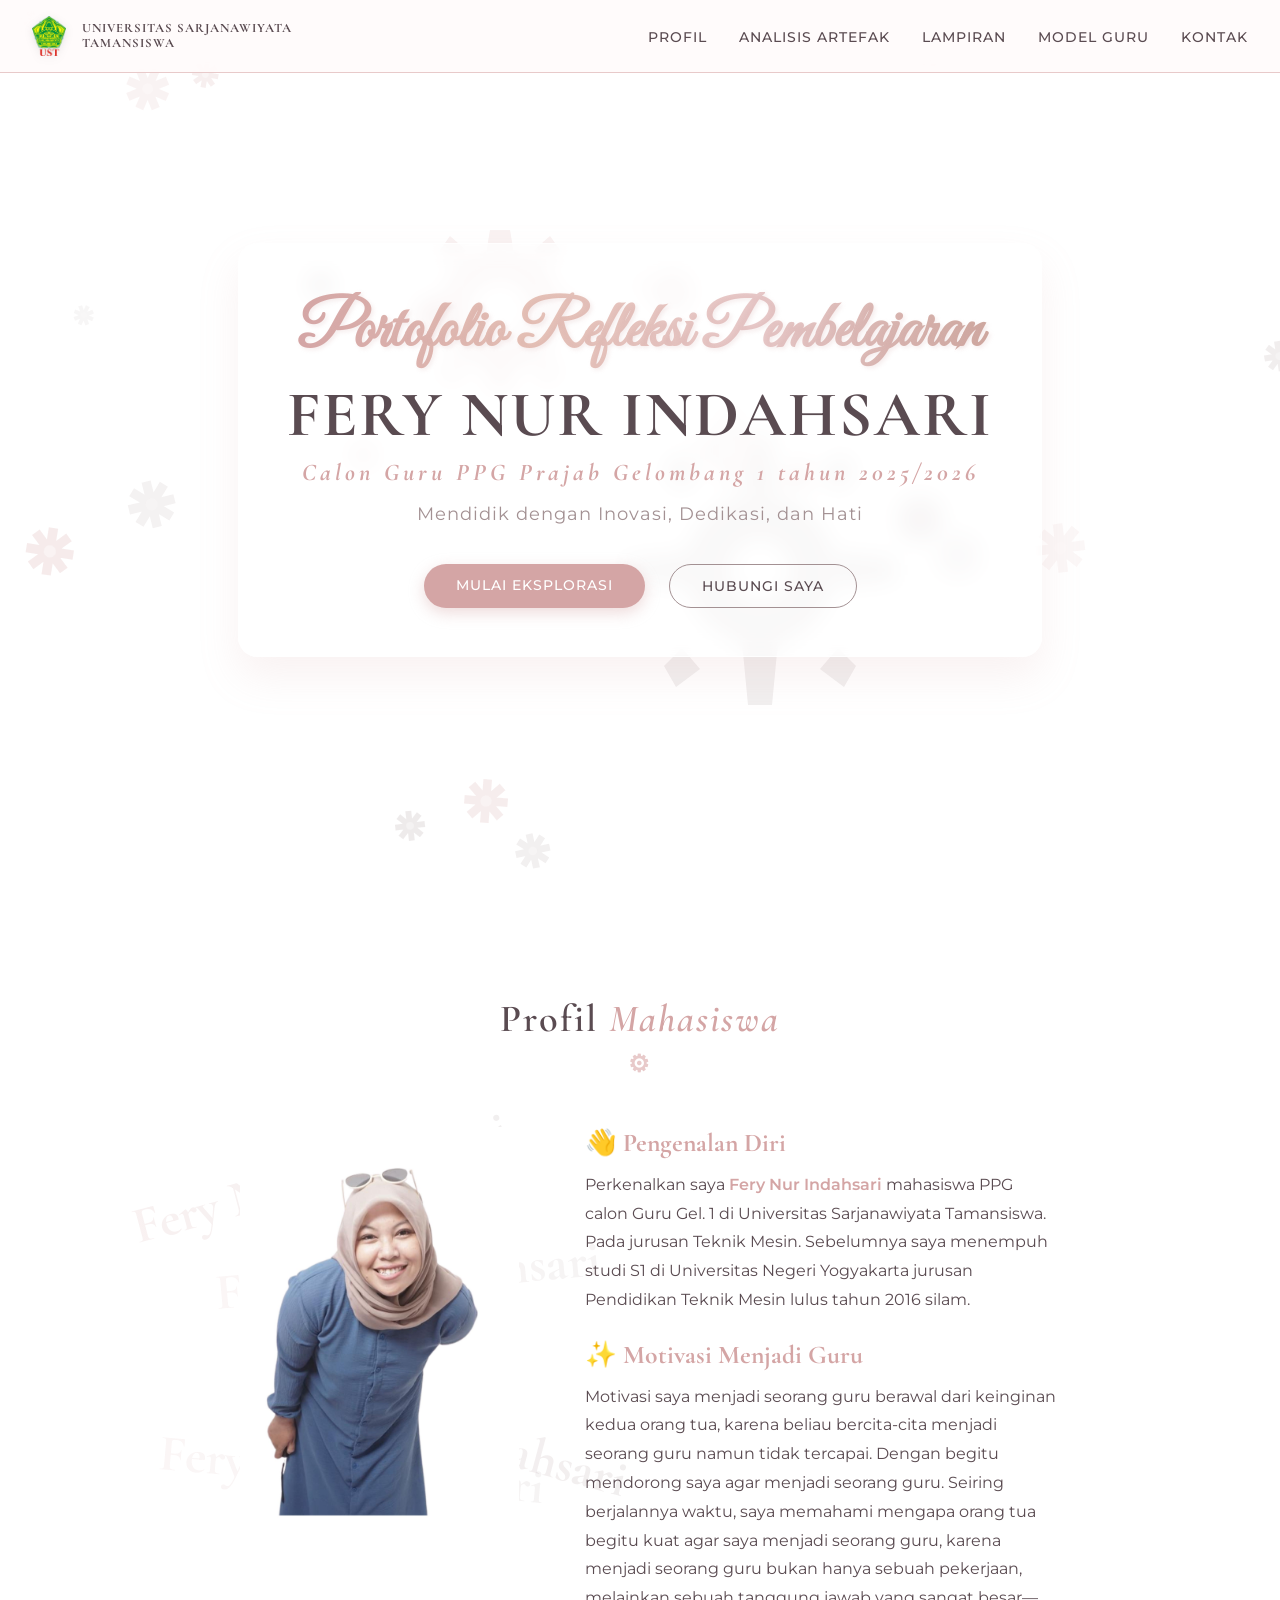
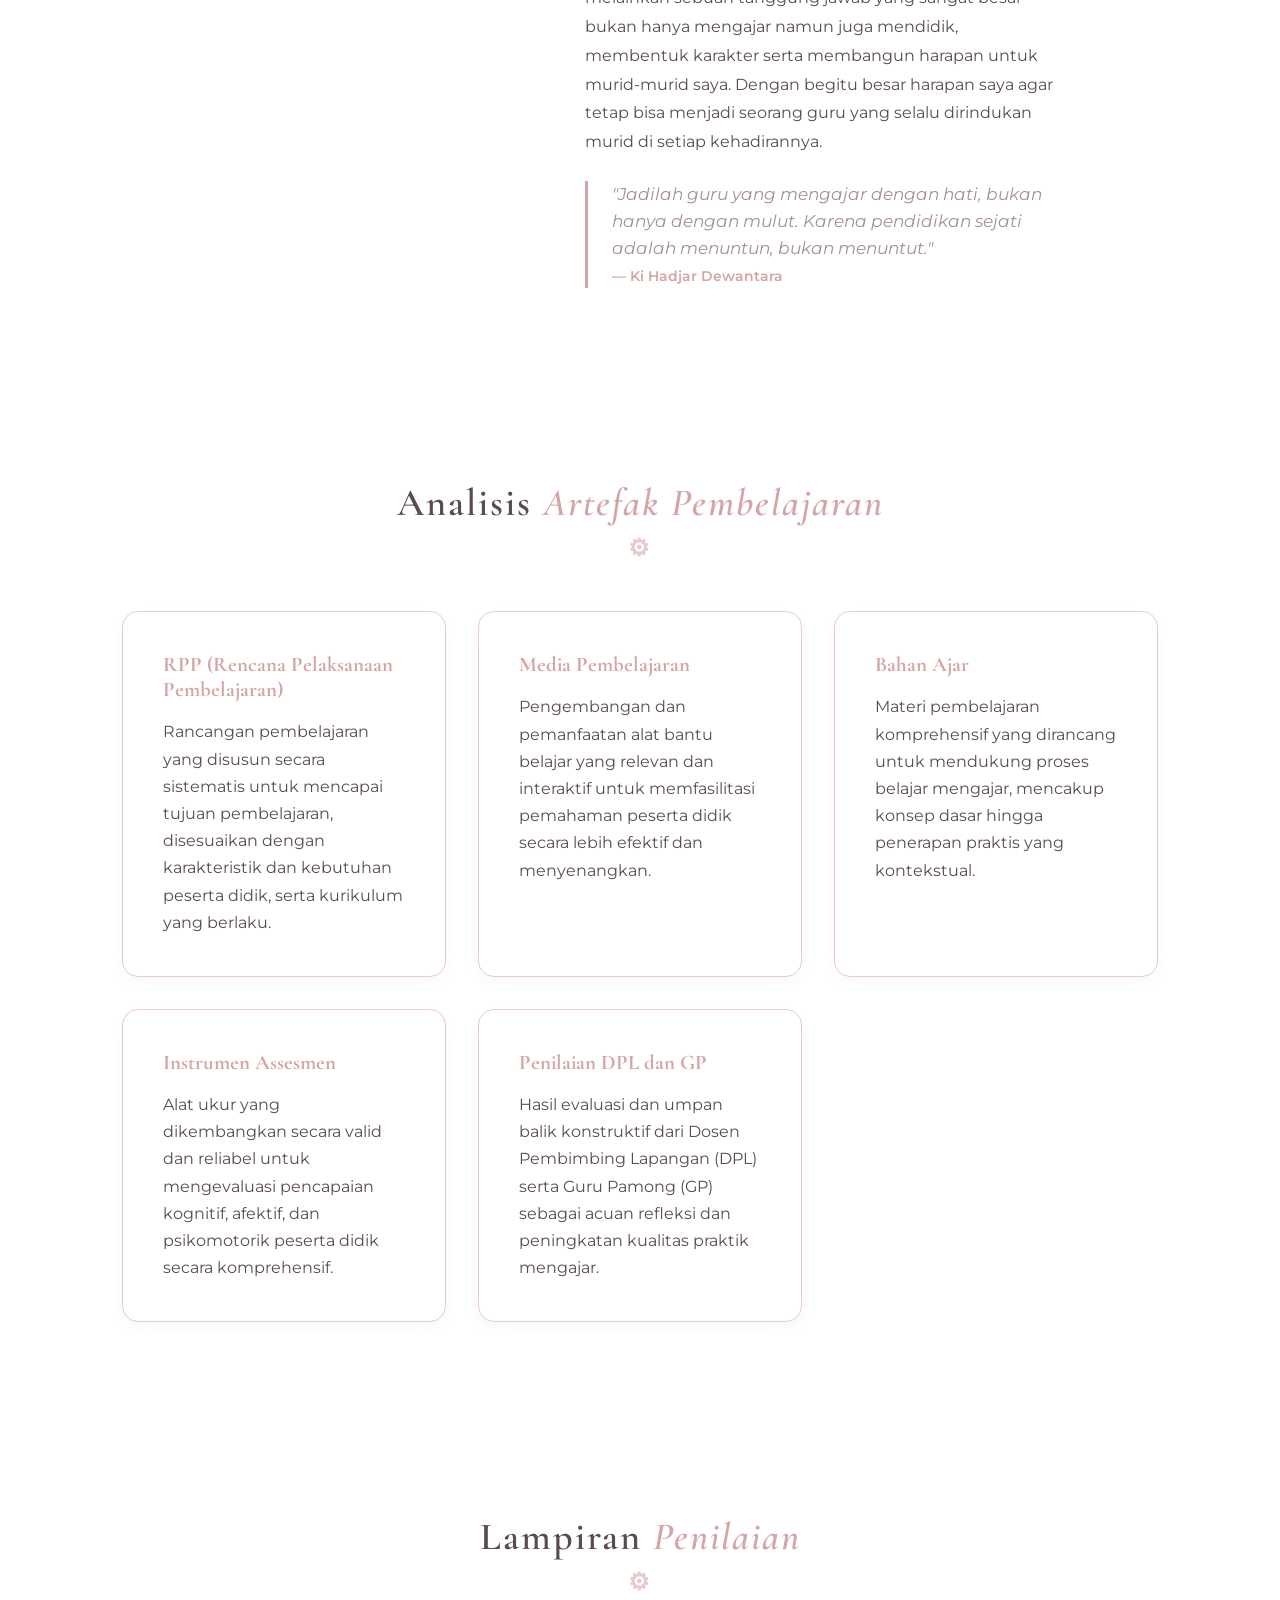
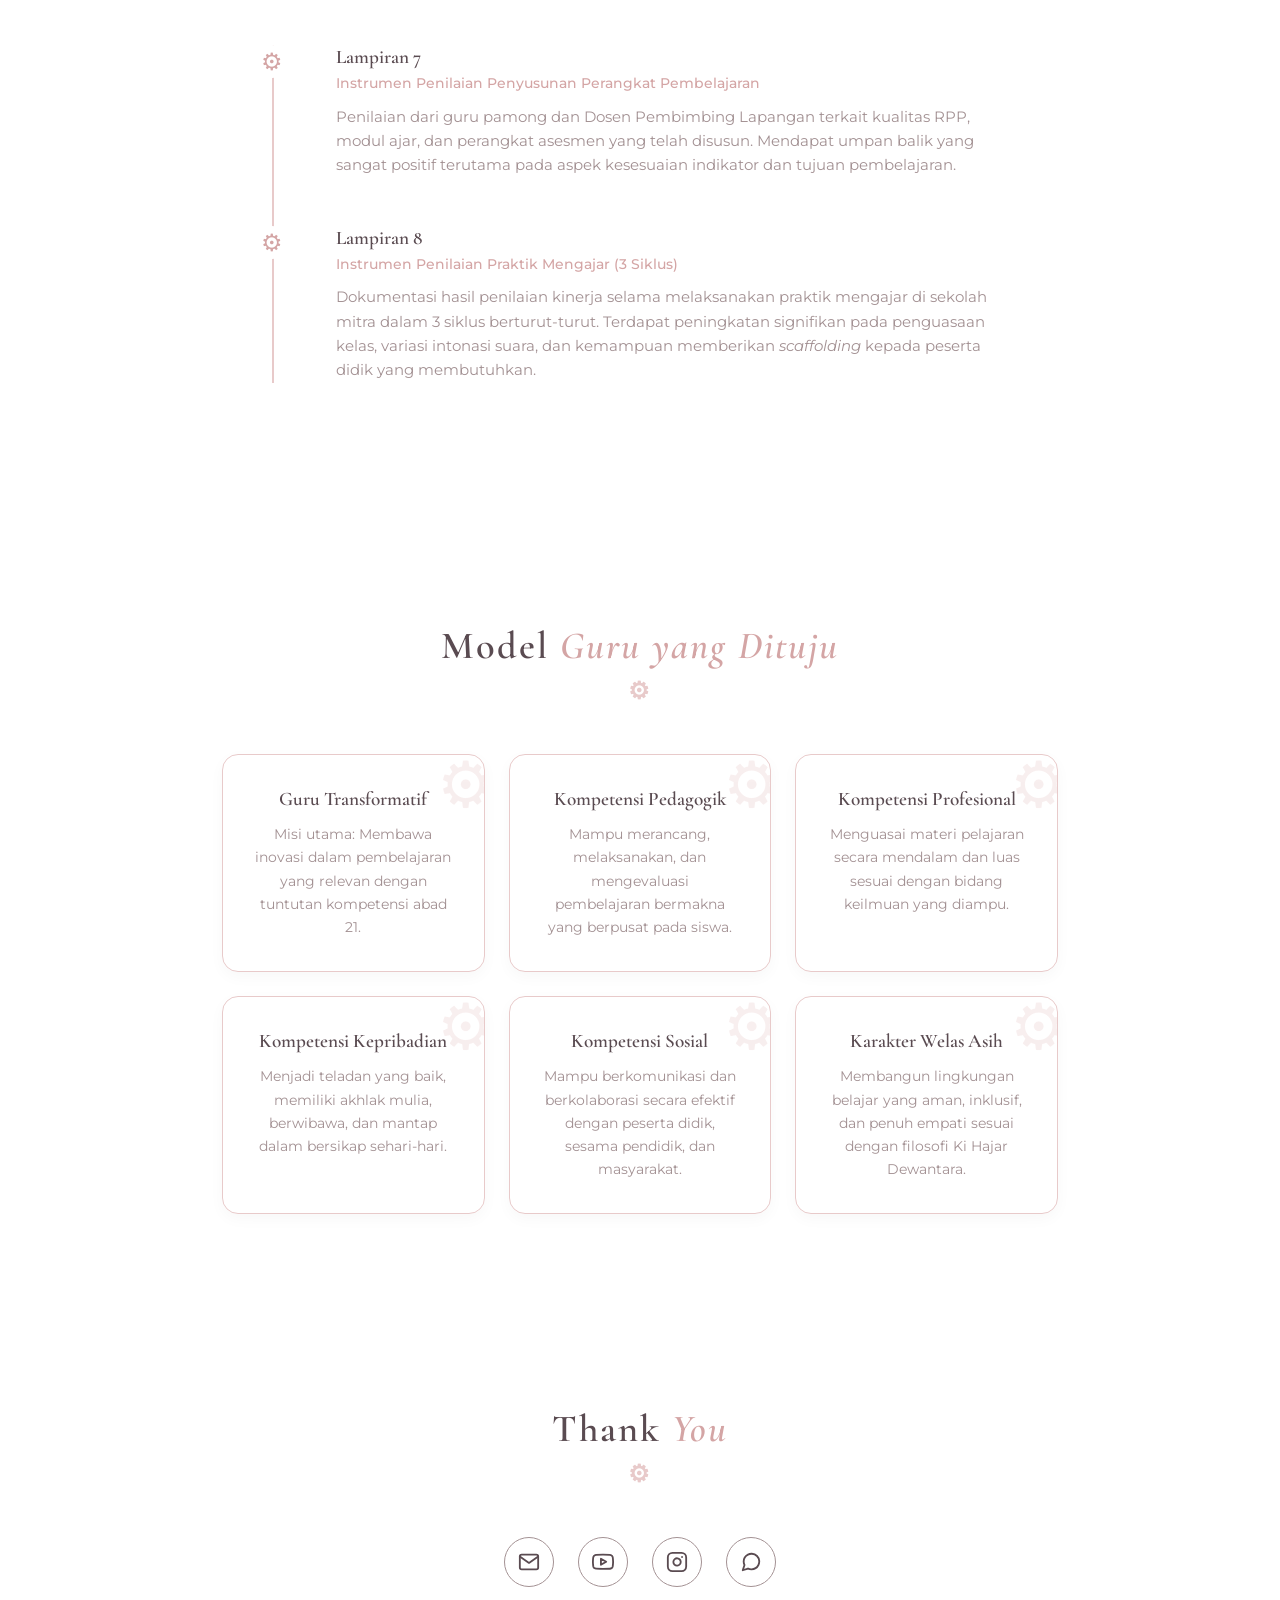
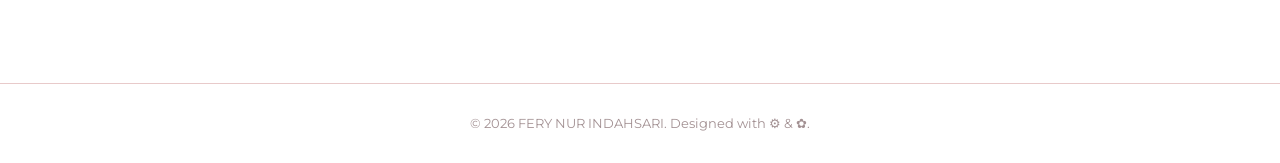
==== index.html @ fc101ec2 "Add files via upload" ====
<!DOCTYPE html>
<html lang="en">
<head>
<meta charset="UTF-8">
<meta name="viewport" content="width=device-width,initial-scale=1.0">
<title>FERY NUR INDAHSARI — UI/UX Designer</title>
<link href="https://fonts.googleapis.com/css2?family=Cormorant+Garamond:ital,wght@0,400;0,600;0,700;1,400&family=Montserrat:wght@300;400;500;600&family=Great+Vibes&display=swap" rel="stylesheet">
<style>
:root {
  --bg: #ffffff;
  --text: #5a4b51;
  --primary: #d4a5a5;
  --secondary: #a39193;
  --accent: #e8caca;
  --white: #ffffff;
  --font-display: 'Cormorant Garamond', serif;
  --font-body: 'Montserrat', sans-serif;
  --ease: cubic-bezier(0.25, 0.46, 0.45, 0.94);
}
* { margin: 0; padding: 0; box-sizing: border-box; }
html { scroll-behavior: smooth; scrollbar-width: thin; scrollbar-color: var(--primary) var(--bg); }
body { background: var(--bg); color: var(--text); font-family: var(--font-body); overflow-x: hidden; }

/* Canvas for soft particles/gears */
#bg-canvas { position: fixed; top: 0; left: 0; width: 100%; height: 100%; z-index: 0; pointer-events: none; opacity: 0.6; }

/* NAV */
nav { position: fixed; top: 0; left: 0; right: 0; z-index: 100; padding: 1rem 2rem; display: flex; justify-content: space-between; align-items: center; backdrop-filter: blur(15px); background: rgba(255,251,251,0.85); border-bottom: 1px solid var(--accent); }
.logo-container { display: flex; align-items: center; gap: 1rem; }
.ust-logo { height: 40px; width: auto; filter: drop-shadow(0 2px 4px rgba(0,0,0,0.1)); }
.logo-uni { font-family: var(--font-display); font-size: 0.8rem; font-weight: 700; color: var(--text); letter-spacing: 1px; text-transform: uppercase; max-width: 250px; line-height: 1.2; }
nav ul { list-style: none; display: flex; gap: 2rem; }
nav a { color: var(--text); text-decoration: none; font-size: .85rem; letter-spacing: 1px; text-transform: uppercase; transition: color .3s; font-family: var(--font-body); font-weight: 500; }
nav a:hover { color: var(--primary); }
.menu-toggle { display: none; flex-direction: column; gap: 5px; cursor: pointer; z-index: 101; }
.menu-toggle span { width: 24px; height: 2px; background: var(--text); transition: transform .3s, opacity .3s; }

/* HERO */
#hero { min-height: 100vh; display: flex; flex-direction: column; align-items: center; justify-content: center; text-align: center; position: relative; padding: 2rem; z-index: 1; overflow: hidden; }
.hero-bg-gears { position: absolute; top: 50%; left: 50%; transform: translate(-50%, -50%); width: 600px; height: 600px; z-index: -1; opacity: 0.15; }
.gear-icon { position: absolute; fill: var(--primary); transform-origin: center; animation: spin linear infinite; }
.gear-1 { width: 200px; height: 200px; top: 10%; left: 10%; animation-duration: 20s; }
.gear-2 { width: 300px; height: 300px; bottom: 5%; right: 5%; animation-duration: 30s; animation-direction: reverse; fill: var(--secondary); }
.gear-3 { width: 120px; height: 120px; top: 40%; right: 25%; animation-duration: 15s; }

@keyframes spin { 100% { transform: rotate(360deg); } }

.hero-content { position: relative; z-index: 2; background: rgba(255,255,255,0.6); padding: 3rem; border-radius: 20px; border: 1px solid rgba(255,255,255,0.8); box-shadow: 0 20px 40px rgba(212,165,165,0.15); backdrop-filter: blur(10px); }
.hero-portfolio-title { font-family: 'Great Vibes', cursive; font-size: clamp(2.2rem, 5vw, 4rem); background: linear-gradient(to right, #d4a5a5, #e5c1b6, #e8caca, #cda79e); -webkit-background-clip: text; -webkit-text-fill-color: transparent; margin-bottom: 0.5rem; text-shadow: 2px 2px 4px rgba(212,165,165,0.2); }
.hero-name { font-family: var(--font-display); font-size: clamp(2rem, 6vw, 4rem); font-weight: 700; letter-spacing: 2px; line-height: 1.1; margin-bottom: .5rem; color: var(--text); }
.hero-role { font-family: var(--font-display); font-size: clamp(1rem, 2vw, 1.5rem); color: var(--primary); letter-spacing: 4px; margin-bottom: 1rem; font-style: italic; }
.hero-tagline { font-size: clamp(.9rem, 1.5vw, 1.1rem); color: var(--secondary); font-weight: 400; margin-bottom: 2.5rem; letter-spacing: 1px; }
.hero-buttons { display: flex; gap: 1.5rem; justify-content: center; flex-wrap: wrap; }

/* BUTTONS */
.btn { position: relative; padding: 0.8rem 2rem; font-family: var(--font-body); font-size: .85rem; letter-spacing: 1px; text-transform: uppercase; font-weight: 500; border-radius: 30px; text-decoration: none; transition: all .3s var(--ease); overflow: hidden; z-index: 1; }
.btn.primary { background: var(--primary); color: var(--white); border: none; box-shadow: 0 5px 15px rgba(212,165,165,0.4); }
.btn.primary:hover { transform: translateY(-3px); box-shadow: 0 8px 20px rgba(212,165,165,0.6); background: #c69494; }
.btn.secondary { background: transparent; color: var(--text); border: 1px solid var(--secondary); }
.btn.secondary:hover { background: var(--secondary); color: var(--white); transform: translateY(-3px); }
.icon-btn { padding: 0.8rem; border-radius: 50%; display: flex; align-items: center; justify-content: center; width: 50px; height: 50px; }
.icon-btn svg { width: 22px; height: 22px; transition: transform .3s var(--ease); }
.icon-btn:hover svg { transform: scale(1.1); }

/* SECTION BASE */
section { position: relative; z-index: 1; padding: 6rem 2rem; }
.section-title { font-family: var(--font-display); font-size: clamp(1.8rem, 3vw, 2.5rem); font-weight: 600; text-align: center; margin-bottom: 3rem; letter-spacing: 2px; color: var(--text); }
.section-title .accent { color: var(--primary); font-style: italic; }
.section-title::after { content: '⚙'; display: block; font-size: 1.5rem; color: var(--accent); margin-top: 0.5rem; animation: spin 10s linear infinite; text-align: center; }

/* PROFIL */
#profil { max-width: 900px; margin: 0 auto; }
.about-grid { display: grid; grid-template-columns: 1fr 1.5fr; gap: 3rem; align-items: flex-start; }
.about-img-wrapper { position: relative; width: 100%; display: flex; justify-content: center; align-items: center; z-index: 1; }
.about-img { width: 100%; aspect-ratio: 4/5; background: url('foto-profil-terbaru.jpg') center bottom/contain no-repeat; position: relative; z-index: 2; }
.bg-name { position: absolute; font-family: var(--font-display); font-size: clamp(2.5rem, 4vw, 4rem); font-weight: 700; white-space: nowrap; background: linear-gradient(to right, var(--primary), var(--secondary)); -webkit-background-clip: text; -webkit-text-fill-color: transparent; opacity: 0.15; z-index: 0; pointer-events: none; }
.bg-name-1 { top: 5%; left: -30%; transform: rotate(-15deg); }
.bg-name-2 { bottom: 15%; right: -30%; transform: rotate(15deg); }
.bg-name-3 { top: 30%; right: -20%; transform: rotate(-5deg); opacity: 0.1; }
.bg-name-4 { bottom: 5%; left: -20%; transform: rotate(5deg); opacity: 0.1; }
.about-text p { color: var(--text); line-height: 1.8; margin-bottom: 1rem; font-weight: 400; }
.about-text strong { color: var(--primary); font-weight: 600; }
blockquote { border-left: 3px solid var(--primary); padding-left: 1.5rem; margin-top: 1.5rem; font-style: italic; color: var(--secondary); font-size: 1.05rem; line-height: 1.6; }

/* MODEL GURU / SKILLS */
#model-guru { max-width: 900px; margin: 0 auto; }
.skills-grid { display: grid; grid-template-columns: repeat(auto-fit, minmax(250px, 1fr)); gap: 1.5rem; }
.skill-card { background: var(--white); border: 1px solid var(--accent); border-radius: 16px; padding: 2rem; transition: transform .3s, box-shadow .3s; box-shadow: 0 5px 15px rgba(0,0,0,0.03); text-align: center; position: relative; overflow: hidden; }
.skill-card::before { content: '⚙'; position: absolute; top: -10px; right: -10px; font-size: 4rem; color: var(--accent); opacity: 0.3; animation: spin 30s linear infinite; }
.skill-card:hover { transform: translateY(-5px); box-shadow: 0 15px 30px rgba(212,165,165,0.15); border-color: var(--primary); }
.skill-card h3 { font-family: var(--font-display); font-size: 1.2rem; color: var(--text); margin-bottom: .8rem; font-weight: 600; }
.skill-card p { color: var(--secondary); font-size: .9rem; line-height: 1.6; font-weight: 400; }

/* ANALISIS ARTEFAK */
#analisis { max-width: 1100px; margin: 0 auto; }
.projects-grid { display: grid; grid-template-columns: repeat(auto-fit, minmax(300px, 1fr)); gap: 2rem; }
.project-card { background: var(--white); border: 1px solid var(--accent); border-radius: 16px; padding: 2.5rem; transition: transform .3s, box-shadow .3s; box-shadow: 0 5px 15px rgba(0,0,0,0.03); }
.project-card:hover { transform: translateY(-5px); box-shadow: 0 15px 30px rgba(212,165,165,0.15); }
.project-card h3 { font-family: var(--font-display); font-size: 1.3rem; color: var(--primary); margin-bottom: 1rem; }
.project-card p { color: var(--text); line-height: 1.7; font-weight: 400; }

/* LAMPIRAN */
#lampiran { max-width: 800px; margin: 0 auto; }
.timeline { position: relative; padding-left: 2rem; }
.timeline::before { content: ''; position: absolute; left: 0; top: 0; bottom: 0; width: 2px; background: var(--accent); }
.timeline-item { position: relative; margin-bottom: 3rem; padding-left: 2rem; }
.timeline-item::before { content: '⚙'; position: absolute; left: -2.8rem; top: 0; font-size: 1.5rem; color: var(--primary); background: var(--bg); border-radius: 50%; padding: 2px; animation: spin 10s linear infinite; }
.timeline-item h3 { font-family: var(--font-display); font-size: 1.2rem; color: var(--text); margin-bottom: .3rem; font-weight: 600; }
.timeline-item .company { color: var(--primary); font-size: .9rem; font-weight: 500; margin-bottom: .8rem; }
.timeline-item p { color: var(--secondary); font-size: .95rem; line-height: 1.6; }

/* CONTACT */
#contact { max-width: 700px; margin: 0 auto; text-align: center; }
#contact p { color: var(--secondary); line-height: 1.8; margin-bottom: 2.5rem; }
.contact-links { display: flex; justify-content: center; gap: 1.5rem; flex-wrap: wrap; }

/* FOOTER */
footer { text-align: center; padding: 2rem; border-top: 1px solid var(--accent); color: var(--secondary); font-size: .8rem; background: var(--white); }

/* FADE IN */
.fade-in { opacity: 0; transform: translateY(20px); transition: opacity 0.8s ease, transform 0.8s ease; }
.fade-in.visible { opacity: 1; transform: translateY(0); }

/* RESPONSIVE */
@media(max-width: 768px) {
  nav ul { position: fixed; top: 0; right: -100%; width: 70%; height: 100vh; background: var(--white); flex-direction: column; justify-content: center; align-items: center; transition: right .4s var(--ease); box-shadow: -5px 0 20px rgba(0,0,0,0.05); }
  nav ul.open { right: 0; }
  .menu-toggle { display: flex; }
  .about-grid { grid-template-columns: 1fr; text-align: center; }
  .about-img { max-width: 300px; margin: 0 auto; }
  blockquote { border-left: none; border-top: 3px solid var(--primary); padding-left: 0; padding-top: 1rem; }
  .hero-bg-gears { width: 300px; height: 300px; }
  .gear-1 { width: 100px; height: 100px; }
  .gear-2 { width: 150px; height: 150px; }
  .gear-3 { width: 60px; height: 60px; }
}
</style>
</head>
<body>
<canvas id="bg-canvas"></canvas>

<nav>
<div class="logo-container">
<img src="ust-logo.png" alt="UST Logo" class="ust-logo">
<span class="logo-uni">Universitas Sarjanawiyata Tamansiswa</span>
</div>
<div class="menu-toggle" id="menuToggle" onclick="document.querySelector('nav ul').classList.toggle('open');"><span></span><span></span><span></span></div>
<ul>
<li><a href="#profil">Profil</a></li>
<li><a href="#analisis">Analisis Artefak</a></li>
<li><a href="#lampiran">Lampiran</a></li>
<li><a href="#model-guru">Model Guru</a></li>
<li><a href="#contact">Kontak</a></li>
</ul>
</nav>

<section id="hero">
<div class="hero-bg-gears">
  <!-- Simple SVG Gears -->
  <svg class="gear-icon gear-1" viewBox="0 0 100 100"><path d="M50,20 C33.4,20 20,33.4 20,50 C20,66.6 33.4,80 50,80 C66.6,80 80,66.6 80,50 C80,33.4 66.6,20 50,20 Z M50,65 C41.7,65 35,58.3 35,50 C35,41.7 41.7,35 50,35 C58.3,35 65,41.7 65,50 C65,58.3 58.3,65 50,65 Z M45,10 L55,10 L57,22 L43,22 Z M45,90 L55,90 L57,78 L43,78 Z M10,45 L10,55 L22,57 L22,43 Z M90,45 L90,55 L78,57 L78,43 Z M20,20 L27,27 L33,20 L25,13 Z M80,80 L73,73 L67,80 L75,87 Z M80,20 L73,27 L67,20 L75,13 Z M20,80 L27,73 L33,80 L25,87 Z"/></svg>
  <svg class="gear-icon gear-2" viewBox="0 0 100 100"><path d="M50,25 C36.2,25 25,36.2 25,50 C25,63.8 36.2,75 50,75 C63.8,75 75,63.8 75,50 C75,36.2 63.8,25 50,25 Z M50,60 C44.5,60 40,55.5 40,50 C40,44.5 44.5,40 50,40 C55.5,40 60,44.5 60,50 C60,55.5 55.5,60 50,60 Z M46,5 L54,5 L56,26 L44,26 Z M46,95 L54,95 L56,74 L44,74 Z M5,46 L5,54 L26,56 L26,44 Z M95,46 L95,54 L74,56 L74,44 Z M18,18 L24,24 L30,17 L22,11 Z M82,82 L76,76 L70,83 L78,89 Z M82,18 L76,24 L70,17 L78,11 Z M18,82 L24,76 L30,83 L22,89 Z"/></svg>
  <svg class="gear-icon gear-3" viewBox="0 0 100 100"><path d="M50,30 C39,30 30,39 30,50 C30,61 39,70 50,70 C61,70 70,61 70,50 C70,39 61,30 50,30 Z M50,58 C45.6,58 42,54.4 42,50 C42,45.6 45.6,42 50,42 C54.4,42 58,45.6 58,50 C58,54.4 54.4,58 50,58 Z M47,15 L53,15 L55,32 L45,32 Z M47,85 L53,85 L55,68 L45,68 Z M15,47 L15,53 L32,55 L32,45 Z M85,47 L85,53 L68,55 L68,45 Z"/></svg>
</div>
<div class="hero-content fade-in">
<h2 class="hero-portfolio-title">Portofolio Refleksi Pembelajaran</h2>
<h1 class="hero-name">FERY NUR INDAHSARI</h1>
<h3 class="hero-role">Calon Guru PPG Prajab Gelombang 1 tahun 2025/2026</h3>
<p class="hero-tagline">Mendidik dengan Inovasi, Dedikasi, dan Hati</p>
<div class="hero-buttons">
<a href="#profil" class="btn primary">Mulai Eksplorasi</a>
<a href="#contact" class="btn secondary">Hubungi Saya</a>
</div>
</div>
</section>

<section id="profil">
<h2 class="section-title fade-in">Profil <span class="accent">Mahasiswa</span></h2>
<div class="about-grid">
<div class="about-img-wrapper fade-in">
<div class="bg-name bg-name-1">Fery Nur Indahsari</div>
<div class="bg-name bg-name-2">Fery Nur Indahsari</div>
<div class="bg-name bg-name-3">Fery Nur Indahsari</div>
<div class="bg-name bg-name-4">Fery Nur Indahsari</div>
<div class="about-img"></div>
</div>
<div class="about-text">
<h3 class="about-subtitle fade-in" style="font-family: var(--font-display); font-size: 1.6rem; color: var(--primary); margin-bottom: 0.8rem; font-weight: 700;">👋 Pengenalan Diri</h3>
<p class="fade-in">Perkenalkan saya <strong>Fery Nur Indahsari</strong> mahasiswa PPG calon Guru Gel. 1 di Universitas Sarjanawiyata Tamansiswa. Pada jurusan Teknik Mesin. Sebelumnya saya menempuh studi S1 di Universitas Negeri Yogyakarta jurusan Pendidikan Teknik Mesin lulus tahun 2016 silam.</p>
<h3 class="about-subtitle fade-in" style="font-family: var(--font-display); font-size: 1.6rem; color: var(--primary); margin-bottom: 0.8rem; margin-top: 1.5rem; font-weight: 700;">✨ Motivasi Menjadi Guru</h3>
<p class="fade-in">Motivasi saya menjadi seorang guru berawal dari keinginan kedua orang tua, karena beliau bercita-cita menjadi seorang guru namun tidak tercapai. Dengan begitu mendorong saya agar menjadi seorang guru. Seiring berjalannya waktu, saya memahami mengapa orang tua begitu kuat agar saya menjadi seorang guru, karena menjadi seorang guru bukan hanya sebuah pekerjaan, melainkan sebuah tanggung jawab yang sangat besar—bukan hanya mengajar namun juga mendidik, membentuk karakter serta membangun harapan untuk murid-murid saya. Dengan begitu besar harapan saya agar tetap bisa menjadi seorang guru yang selalu dirindukan murid di setiap kehadirannya.</p>
<blockquote class="fade-in">"Jadilah guru yang mengajar dengan hati, bukan hanya dengan mulut. Karena pendidikan sejati adalah menuntun, bukan menuntut." <br><small style="color:var(--primary);font-weight:600;font-style:normal;">— Ki Hadjar Dewantara</small></blockquote>
</div>
</div>
</section>

<section id="analisis">
<h2 class="section-title fade-in">Analisis <span class="accent">Artefak Pembelajaran</span></h2>
<div class="projects-grid">
<div class="project-card fade-in">
<h3>RPP (Rencana Pelaksanaan Pembelajaran)</h3>
<p>Rancangan pembelajaran yang disusun secara sistematis untuk mencapai tujuan pembelajaran, disesuaikan dengan karakteristik dan kebutuhan peserta didik, serta kurikulum yang berlaku.</p>
</div>
<div class="project-card fade-in">
<h3>Media Pembelajaran</h3>
<p>Pengembangan dan pemanfaatan alat bantu belajar yang relevan dan interaktif untuk memfasilitasi pemahaman peserta didik secara lebih efektif dan menyenangkan.</p>
</div>
<div class="project-card fade-in">
<h3>Bahan Ajar</h3>
<p>Materi pembelajaran komprehensif yang dirancang untuk mendukung proses belajar mengajar, mencakup konsep dasar hingga penerapan praktis yang kontekstual.</p>
</div>
<div class="project-card fade-in">
<h3>Instrumen Assesmen</h3>
<p>Alat ukur yang dikembangkan secara valid dan reliabel untuk mengevaluasi pencapaian kognitif, afektif, dan psikomotorik peserta didik secara komprehensif.</p>
</div>
<div class="project-card fade-in">
<h3>Penilaian DPL dan GP</h3>
<p>Hasil evaluasi dan umpan balik konstruktif dari Dosen Pembimbing Lapangan (DPL) serta Guru Pamong (GP) sebagai acuan refleksi dan peningkatan kualitas praktik mengajar.</p>
</div>
</div>
</section>

<section id="lampiran">
<h2 class="section-title fade-in">Lampiran <span class="accent">Penilaian</span></h2>
<div class="timeline">
<div class="timeline-item fade-in">
<h3>Lampiran 7</h3>
<div class="company">Instrumen Penilaian Penyusunan Perangkat Pembelajaran</div>
<p>Penilaian dari guru pamong dan Dosen Pembimbing Lapangan terkait kualitas RPP, modul ajar, dan perangkat asesmen yang telah disusun. Mendapat umpan balik yang sangat positif terutama pada aspek kesesuaian indikator dan tujuan pembelajaran.</p>
</div>
<div class="timeline-item fade-in">
<h3>Lampiran 8</h3>
<div class="company">Instrumen Penilaian Praktik Mengajar (3 Siklus)</div>
<p>Dokumentasi hasil penilaian kinerja selama melaksanakan praktik mengajar di sekolah mitra dalam 3 siklus berturut-turut. Terdapat peningkatan signifikan pada penguasaan kelas, variasi intonasi suara, dan kemampuan memberikan <em>scaffolding</em> kepada peserta didik yang membutuhkan.</p>
</div>
</div>
</section>

<section id="model-guru">
<h2 class="section-title fade-in">Model <span class="accent">Guru yang Dituju</span></h2>
<div class="skills-grid">
<div class="skill-card fade-in"><h3>Guru Transformatif</h3><p>Misi utama: Membawa inovasi dalam pembelajaran yang relevan dengan tuntutan kompetensi abad 21.</p></div>
<div class="skill-card fade-in"><h3>Kompetensi Pedagogik</h3><p>Mampu merancang, melaksanakan, dan mengevaluasi pembelajaran bermakna yang berpusat pada siswa.</p></div>
<div class="skill-card fade-in"><h3>Kompetensi Profesional</h3><p>Menguasai materi pelajaran secara mendalam dan luas sesuai dengan bidang keilmuan yang diampu.</p></div>
<div class="skill-card fade-in"><h3>Kompetensi Kepribadian</h3><p>Menjadi teladan yang baik, memiliki akhlak mulia, berwibawa, dan mantap dalam bersikap sehari-hari.</p></div>
<div class="skill-card fade-in"><h3>Kompetensi Sosial</h3><p>Mampu berkomunikasi dan berkolaborasi secara efektif dengan peserta didik, sesama pendidik, dan masyarakat.</p></div>
<div class="skill-card fade-in"><h3>Karakter Welas Asih</h3><p>Membangun lingkungan belajar yang aman, inklusif, dan penuh empati sesuai dengan filosofi Ki Hajar Dewantara.</p></div>
</div>
</section>

<section id="contact">
<h2 class="section-title fade-in">Thank <span class="accent">You</span></h2>
<div class="contact-links fade-in" style="margin-top: 2rem;">
<a href="mailto:feryindahsari.54@gmail.com" target="_blank" class="btn secondary icon-btn" title="Email" aria-label="Email">
  <svg viewBox="0 0 24 24" fill="none" stroke="currentColor" stroke-width="2" stroke-linecap="round" stroke-linejoin="round"><path d="M4 4h16c1.1 0 2 .9 2 2v12c0 1.1-.9 2-2 2H4c-1.1 0-2-.9-2-2V6c0-1.1.9-2 2-2z"></path><polyline points="22,6 12,13 2,6"></polyline></svg>
</a>
<a href="https://www.youtube.com/channel/UCepBe9y51MGllxAV8zUc7YQ" target="_blank" class="btn secondary icon-btn" title="YouTube" aria-label="YouTube">
  <svg viewBox="0 0 24 24" fill="none" stroke="currentColor" stroke-width="2" stroke-linecap="round" stroke-linejoin="round"><path d="M22.54 6.42a2.78 2.78 0 0 0-1.94-2C18.88 4 12 4 12 4s-6.88 0-8.6.46a2.78 2.78 0 0 0-1.94 2A29 29 0 0 0 1 11.75a29 29 0 0 0 .46 5.33 2.78 2.78 0 0 0 1.94 2c1.72.46 8.6.46 8.6.46s6.88 0 8.6-.46a2.78 2.78 0 0 0 1.94-2 29 29 0 0 0 .46-5.33 29 29 0 0 0-.46-5.33z"></path><polygon points="9.75 15.02 15.5 11.75 9.75 8.48 9.75 15.02"></polygon></svg>
</a>
<a href="https://www.instagram.com/feryindahsari" target="_blank" class="btn secondary icon-btn" title="Instagram" aria-label="Instagram">
  <svg viewBox="0 0 24 24" fill="none" stroke="currentColor" stroke-width="2" stroke-linecap="round" stroke-linejoin="round"><rect x="2" y="2" width="20" height="20" rx="5" ry="5"></rect><path d="M16 11.37A4 4 0 1 1 12.63 8 4 4 0 0 1 16 11.37z"></path><line x1="17.5" y1="6.5" x2="17.51" y2="6.5"></line></svg>
</a>
<a href="https://wa.me/6281391030787" target="_blank" class="btn secondary icon-btn" title="WhatsApp" aria-label="WhatsApp">
  <svg viewBox="0 0 24 24" fill="none" stroke="currentColor" stroke-width="2" stroke-linecap="round" stroke-linejoin="round"><path d="M21 11.5a8.38 8.38 0 0 1-.9 3.8 8.5 8.5 0 0 1-7.6 4.7 8.38 8.38 0 0 1-3.8-.9L3 21l1.9-5.7a8.38 8.38 0 0 1-.9-3.8 8.5 8.5 0 0 1 4.7-7.6 8.38 8.38 0 0 1 3.8-.9h.5a8.48 8.48 0 0 1 8 8v.5z"></path></svg>
</a>
</div>
</section>

<footer><p>&copy; 2026 FERY NUR INDAHSARI. Designed with ⚙ & ✿.</p></footer>

<script>
document.addEventListener('DOMContentLoaded', () => {
  /* ===== FADE IN OBSERVER ===== */
  const observer = new IntersectionObserver((entries) => {
    entries.forEach(entry => {
      if (entry.isIntersecting) {
        entry.target.classList.add('visible');
      }
    });
  }, { threshold: 0.15, rootMargin: '0px 0px -50px 0px' });
  
  document.querySelectorAll('.fade-in').forEach(el => observer.observe(el));
  
  /* ===== CANVAS GEARS BACKGROUND ===== */
  const canvas = document.getElementById('bg-canvas');
  const ctx = canvas.getContext('2d');
  
  function resize() {
    canvas.width = window.innerWidth;
    canvas.height = window.innerHeight;
  }
  window.addEventListener('resize', resize);
  resize();
  
  class FloatingGear {
    constructor() {
      this.reset();
    }
    reset() {
      this.x = Math.random() * canvas.width;
      this.y = Math.random() * canvas.height + canvas.height;
      this.size = Math.random() * 15 + 10;
      this.speedY = -(Math.random() * 0.5 + 0.2);
      this.speedX = (Math.random() - 0.5) * 0.3;
      this.rotation = Math.random() * Math.PI * 2;
      this.rotationSpeed = (Math.random() - 0.5) * 0.05;
      this.opacity = Math.random() * 0.3 + 0.1;
      this.color = Math.random() > 0.5 ? '#d4a5a5' : '#a39193';
    }
    update() {
      this.y += this.speedY;
      this.x += this.speedX;
      this.rotation += this.rotationSpeed;
      if (this.y + this.size < 0) {
        this.reset();
        this.y = canvas.height + this.size;
      }
    }
    draw() {
      ctx.save();
      ctx.translate(this.x, this.y);
      ctx.rotate(this.rotation);
      ctx.globalAlpha = this.opacity;
      ctx.fillStyle = this.color;
      
      // Draw simple gear
      ctx.beginPath();
      const teeth = 8;
      const innerRadius = this.size * 0.5;
      const outerRadius = this.size;
      for (let i = 0; i < teeth; i++) {
        const angle = (i * Math.PI * 2) / teeth;
        const nextAngle = ((i + 1) * Math.PI * 2) / teeth;
        const midAngle = angle + (nextAngle - angle) / 2;
        
        ctx.lineTo(Math.cos(angle - 0.2) * innerRadius, Math.sin(angle - 0.2) * innerRadius);
        ctx.lineTo(Math.cos(angle) * outerRadius, Math.sin(angle) * outerRadius);
        ctx.lineTo(Math.cos(midAngle) * outerRadius, Math.sin(midAngle) * outerRadius);
        ctx.lineTo(Math.cos(midAngle + 0.2) * innerRadius, Math.sin(midAngle + 0.2) * innerRadius);
      }
      ctx.closePath();
      ctx.fill();
      
      // Inner hole
      ctx.globalCompositeOperation = 'destination-out';
      ctx.beginPath();
      ctx.arc(0, 0, innerRadius * 0.5, 0, Math.PI * 2);
      ctx.fill();
      ctx.globalCompositeOperation = 'source-over';
      
      ctx.restore();
    }
  }
  
  const gears = [];
  for (let i = 0; i < 20; i++) {
    gears.push(new FloatingGear());
    gears[i].y = Math.random() * canvas.height; // initial scatter
  }
  
  function animate() {
    ctx.clearRect(0, 0, canvas.width, canvas.height);
    gears.forEach(g => {
      g.update();
      g.draw();
    });
    requestAnimationFrame(animate);
  }
  animate();
  
  // Mobile Nav Close
  document.querySelectorAll('nav a').forEach(a => {
    a.addEventListener('click', () => {
      const ul = document.querySelector('nav ul');
      if (ul.classList.contains('open')) ul.classList.remove('open');
    });
  });
  
  // Initial Fade
  setTimeout(() => {
    document.querySelectorAll('#hero .fade-in').forEach((el, i) => {
      setTimeout(() => el.classList.add('visible'), i * 150);
    });
  }, 100);
});
</script>
</body>
</html>
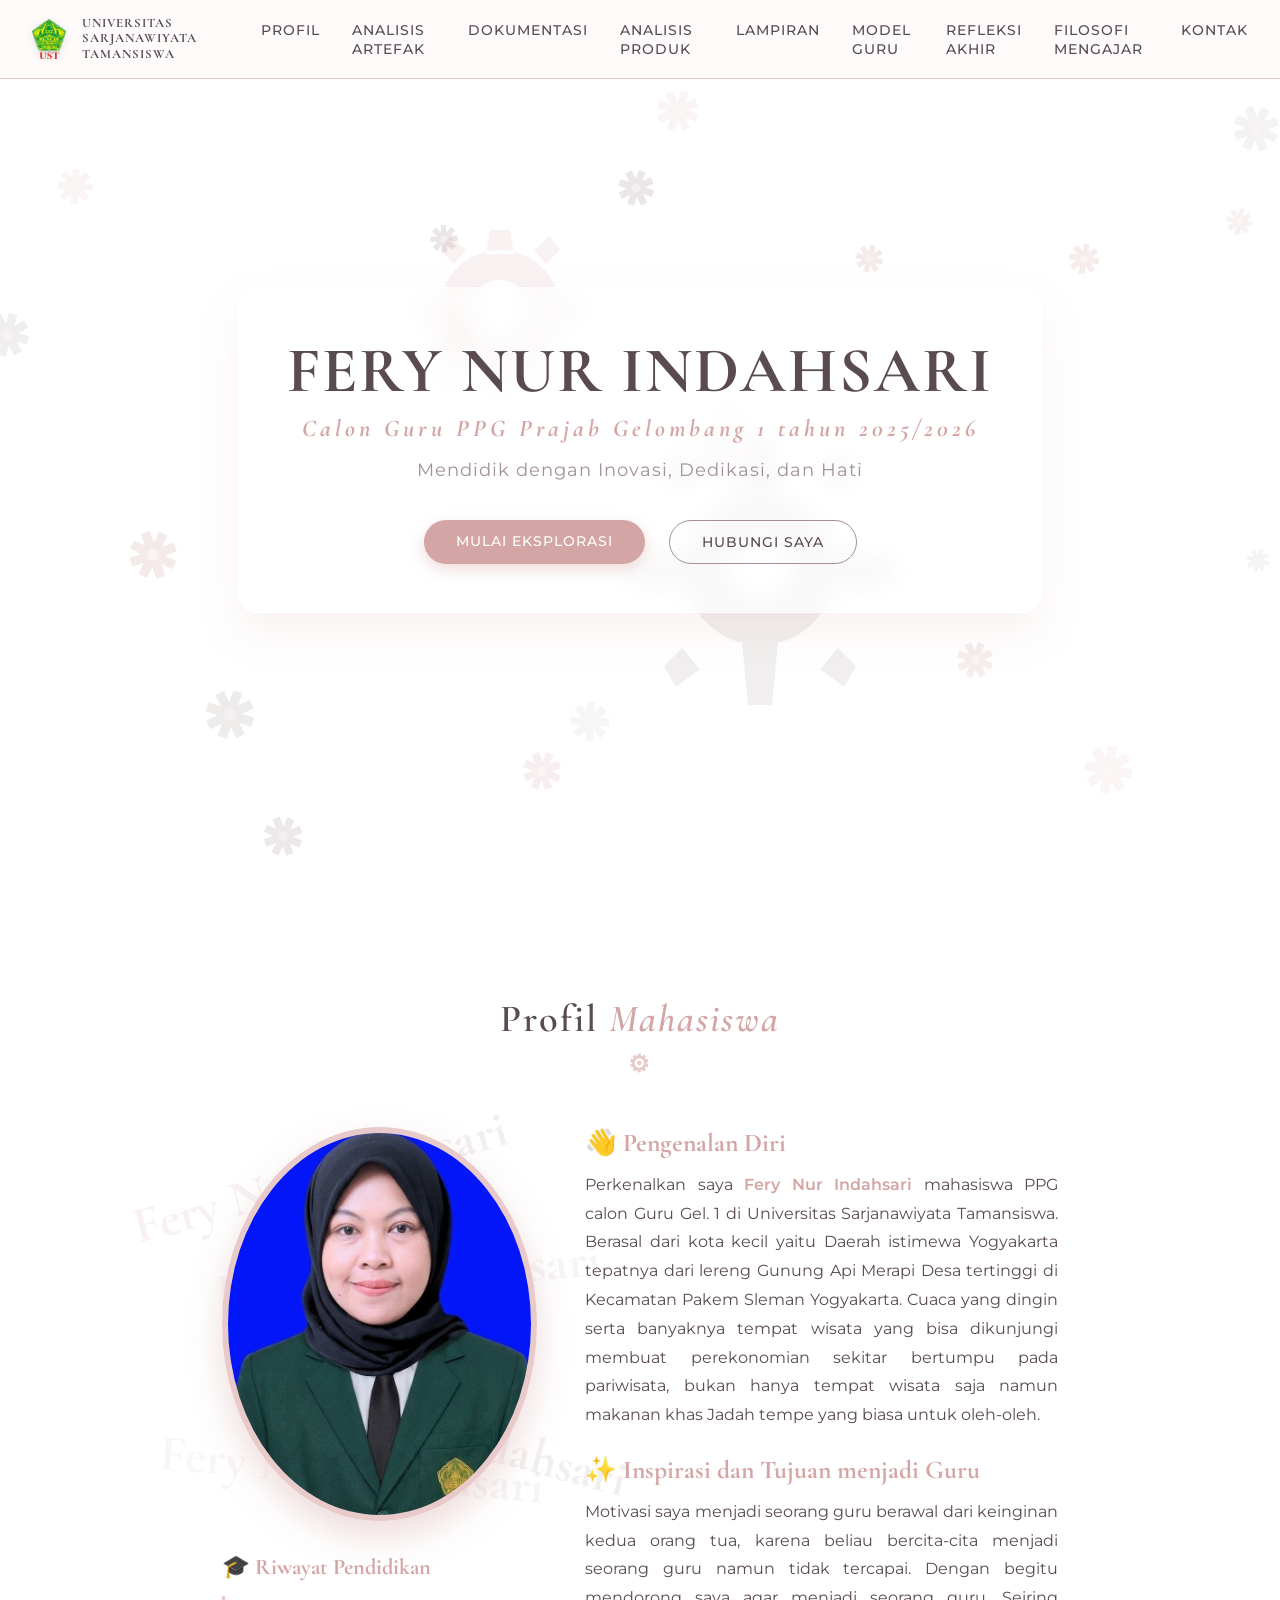
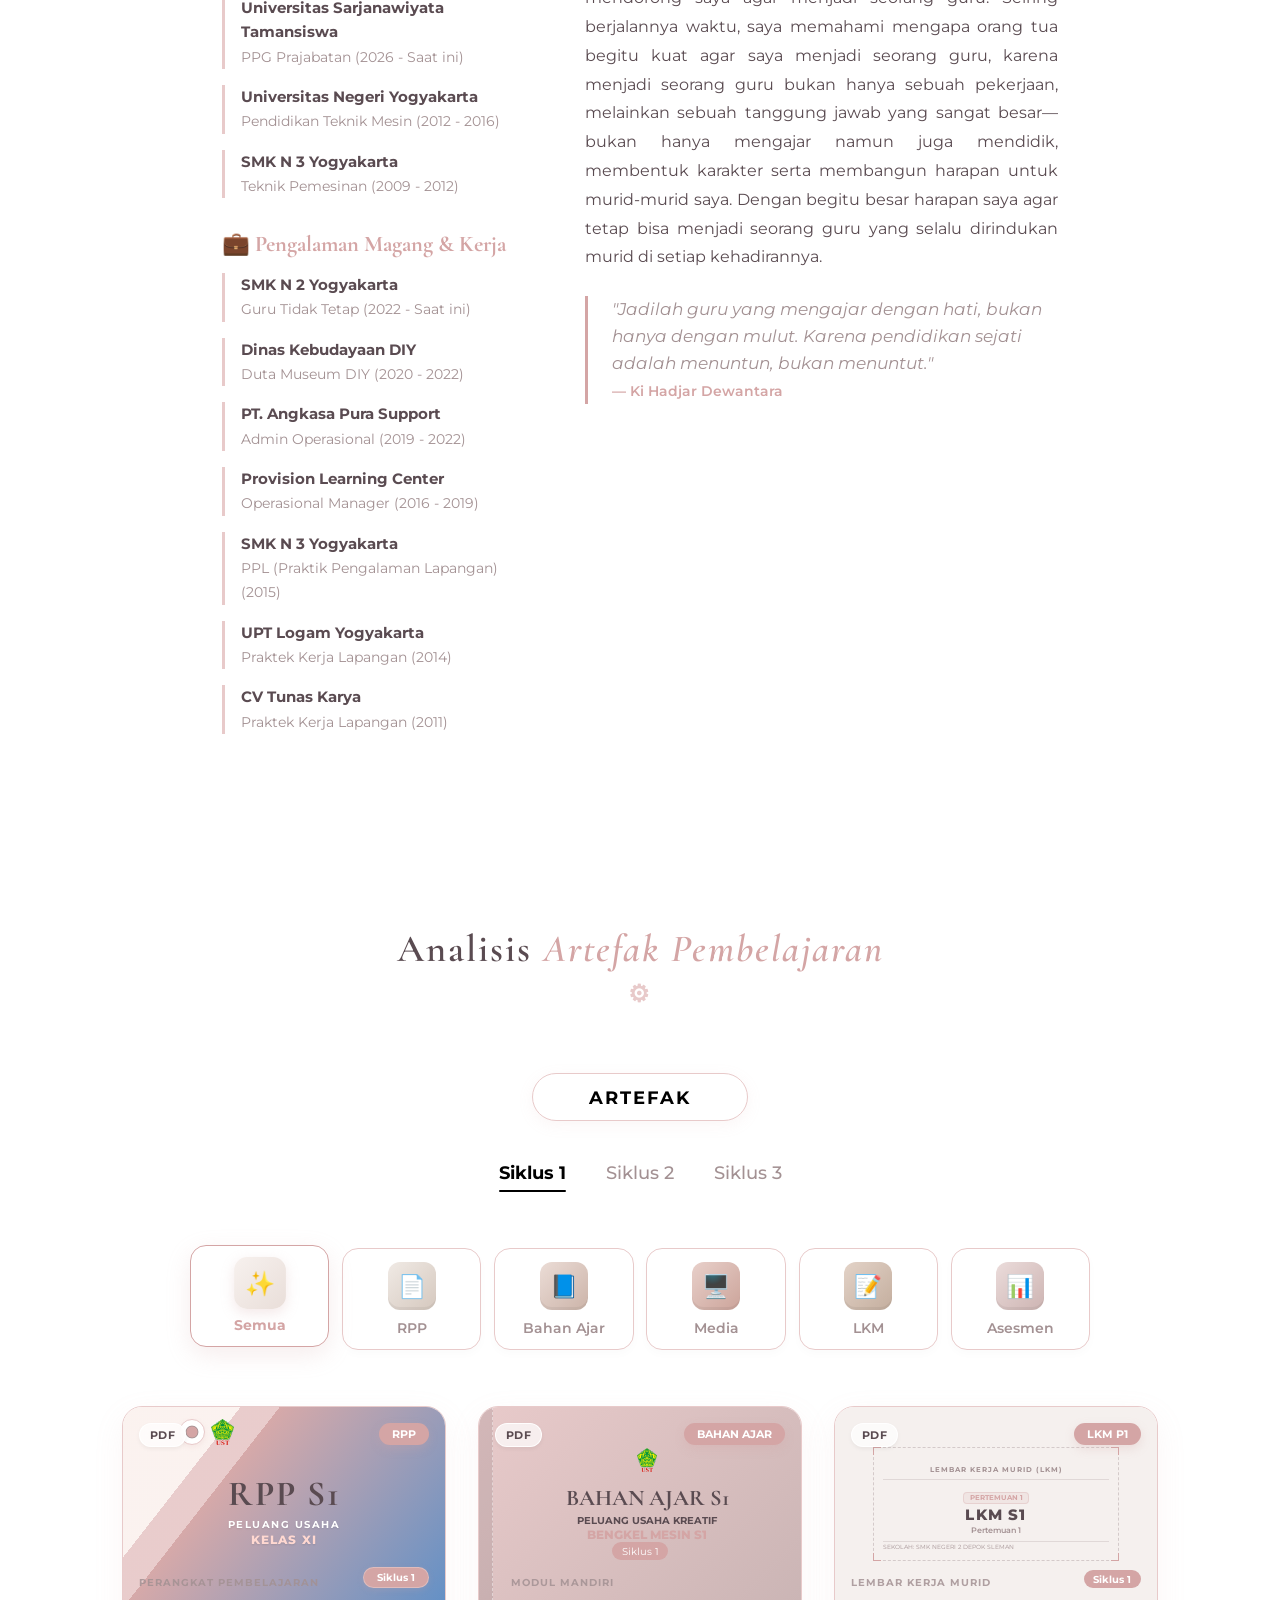
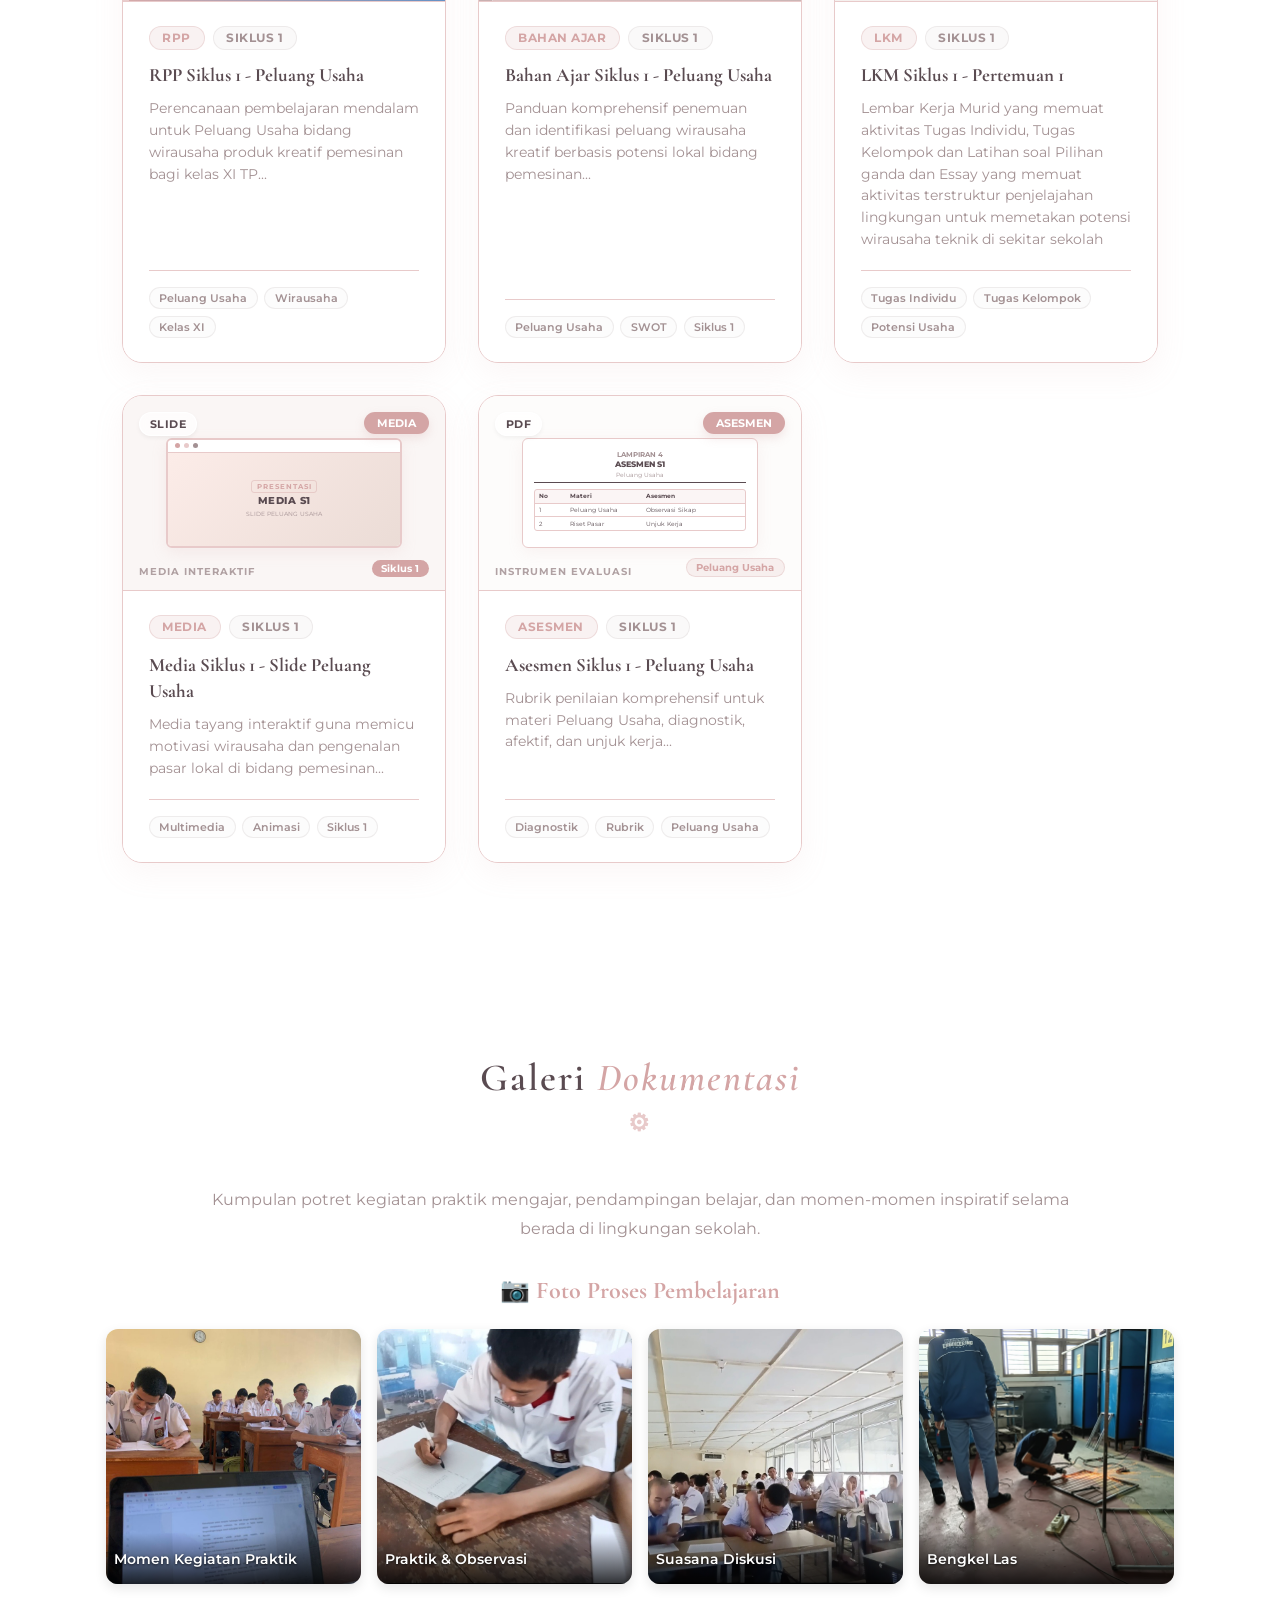
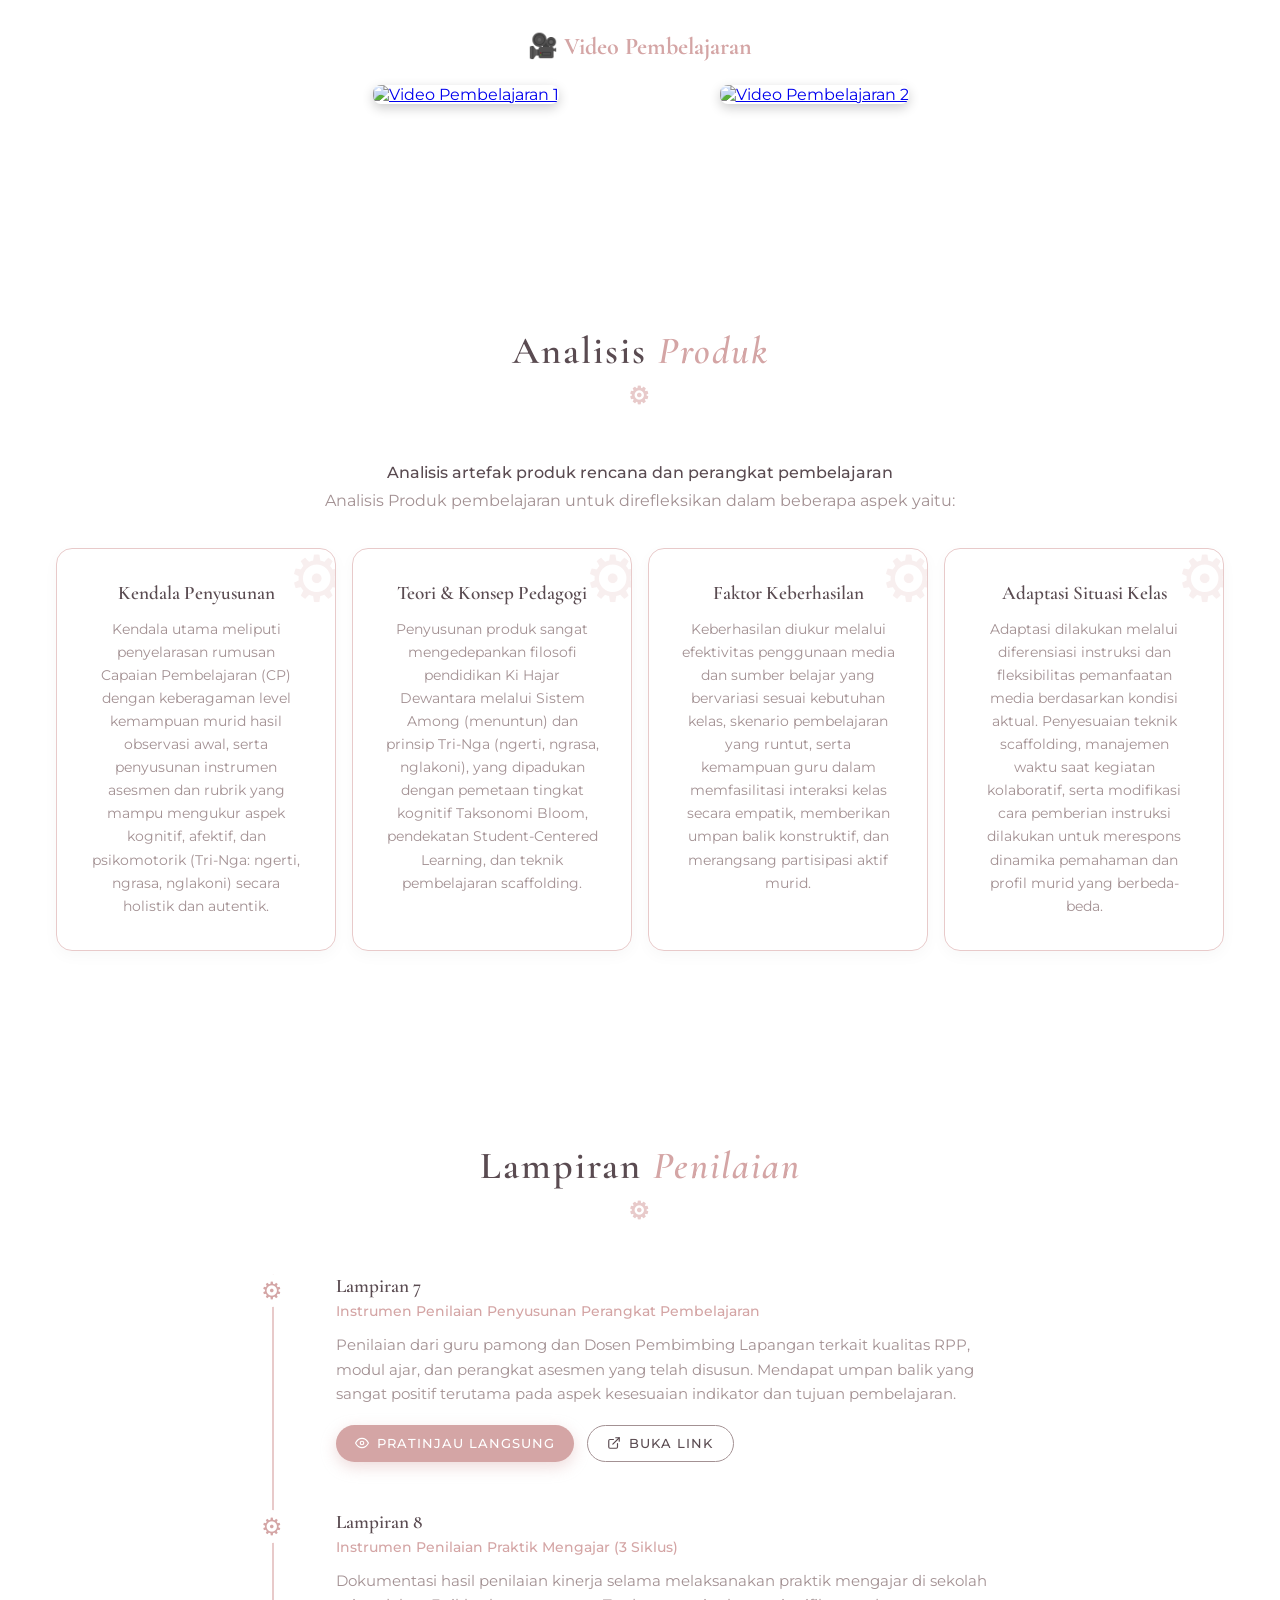
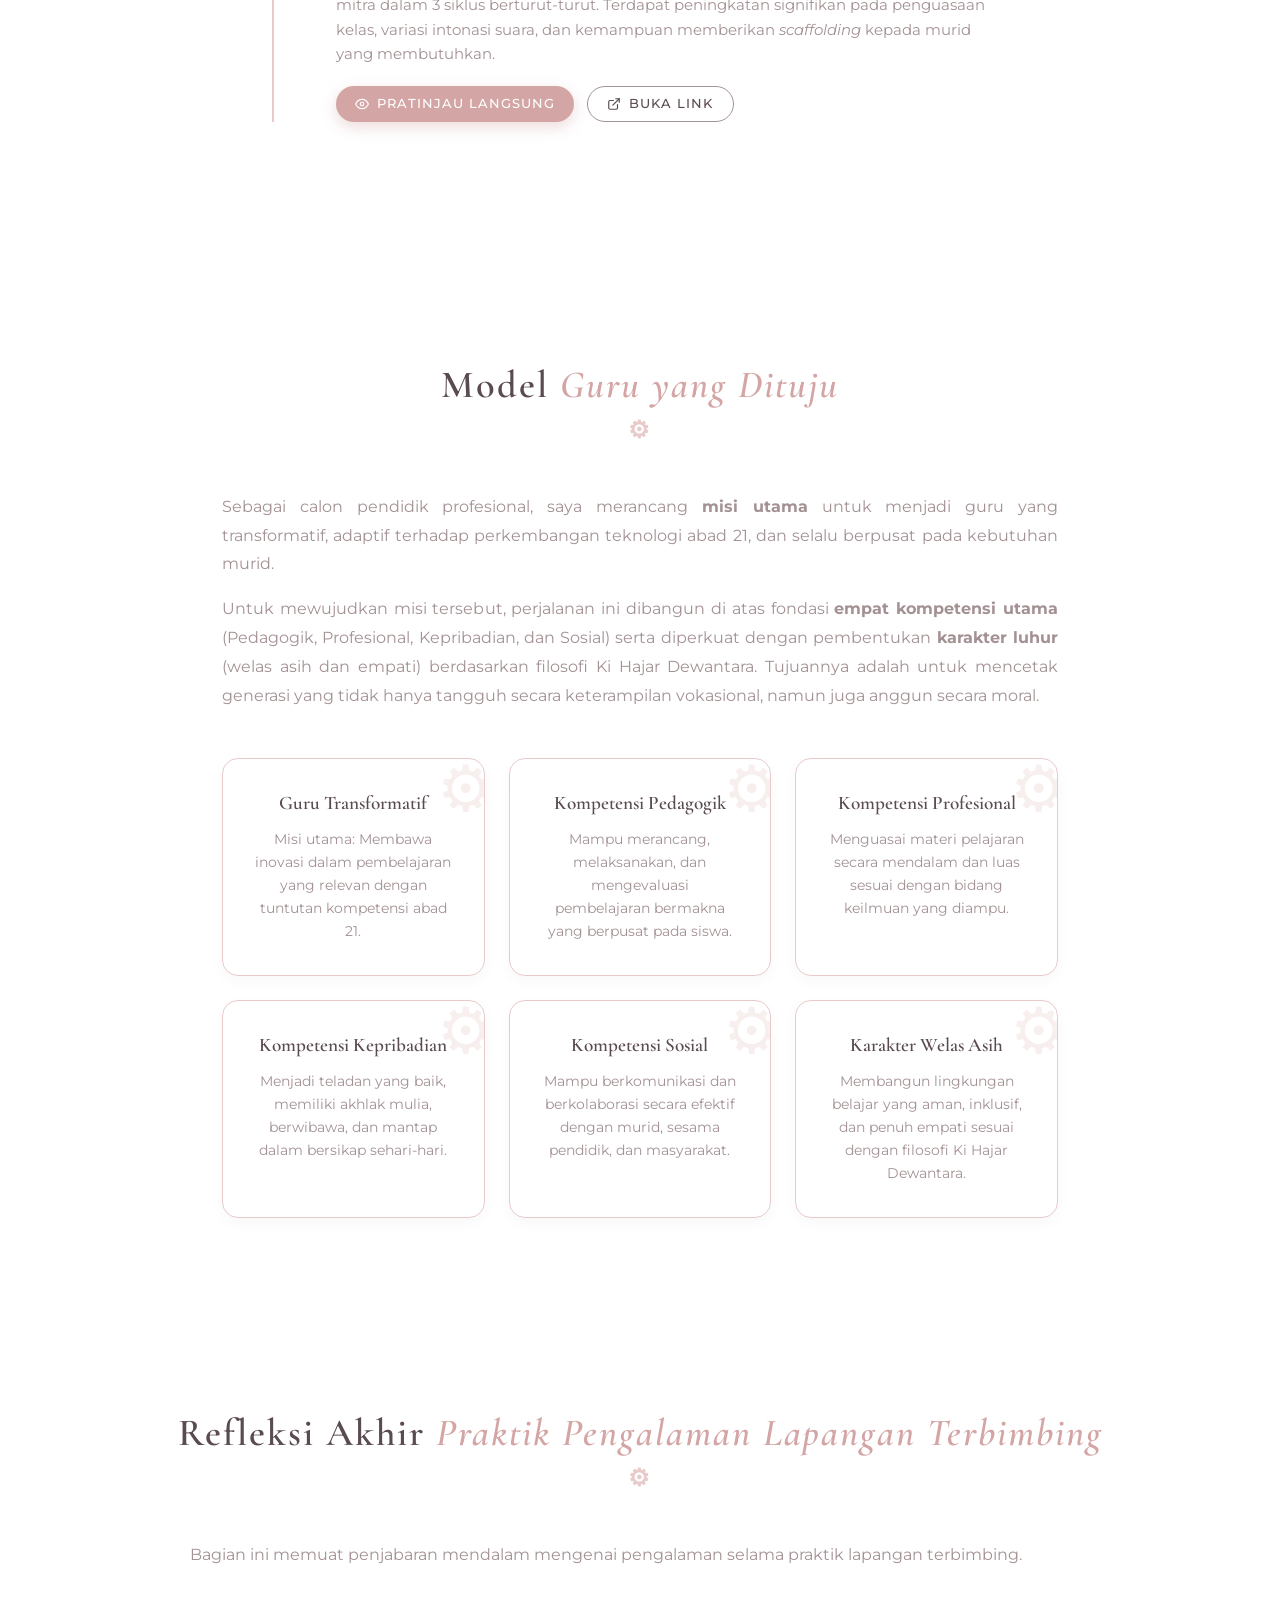
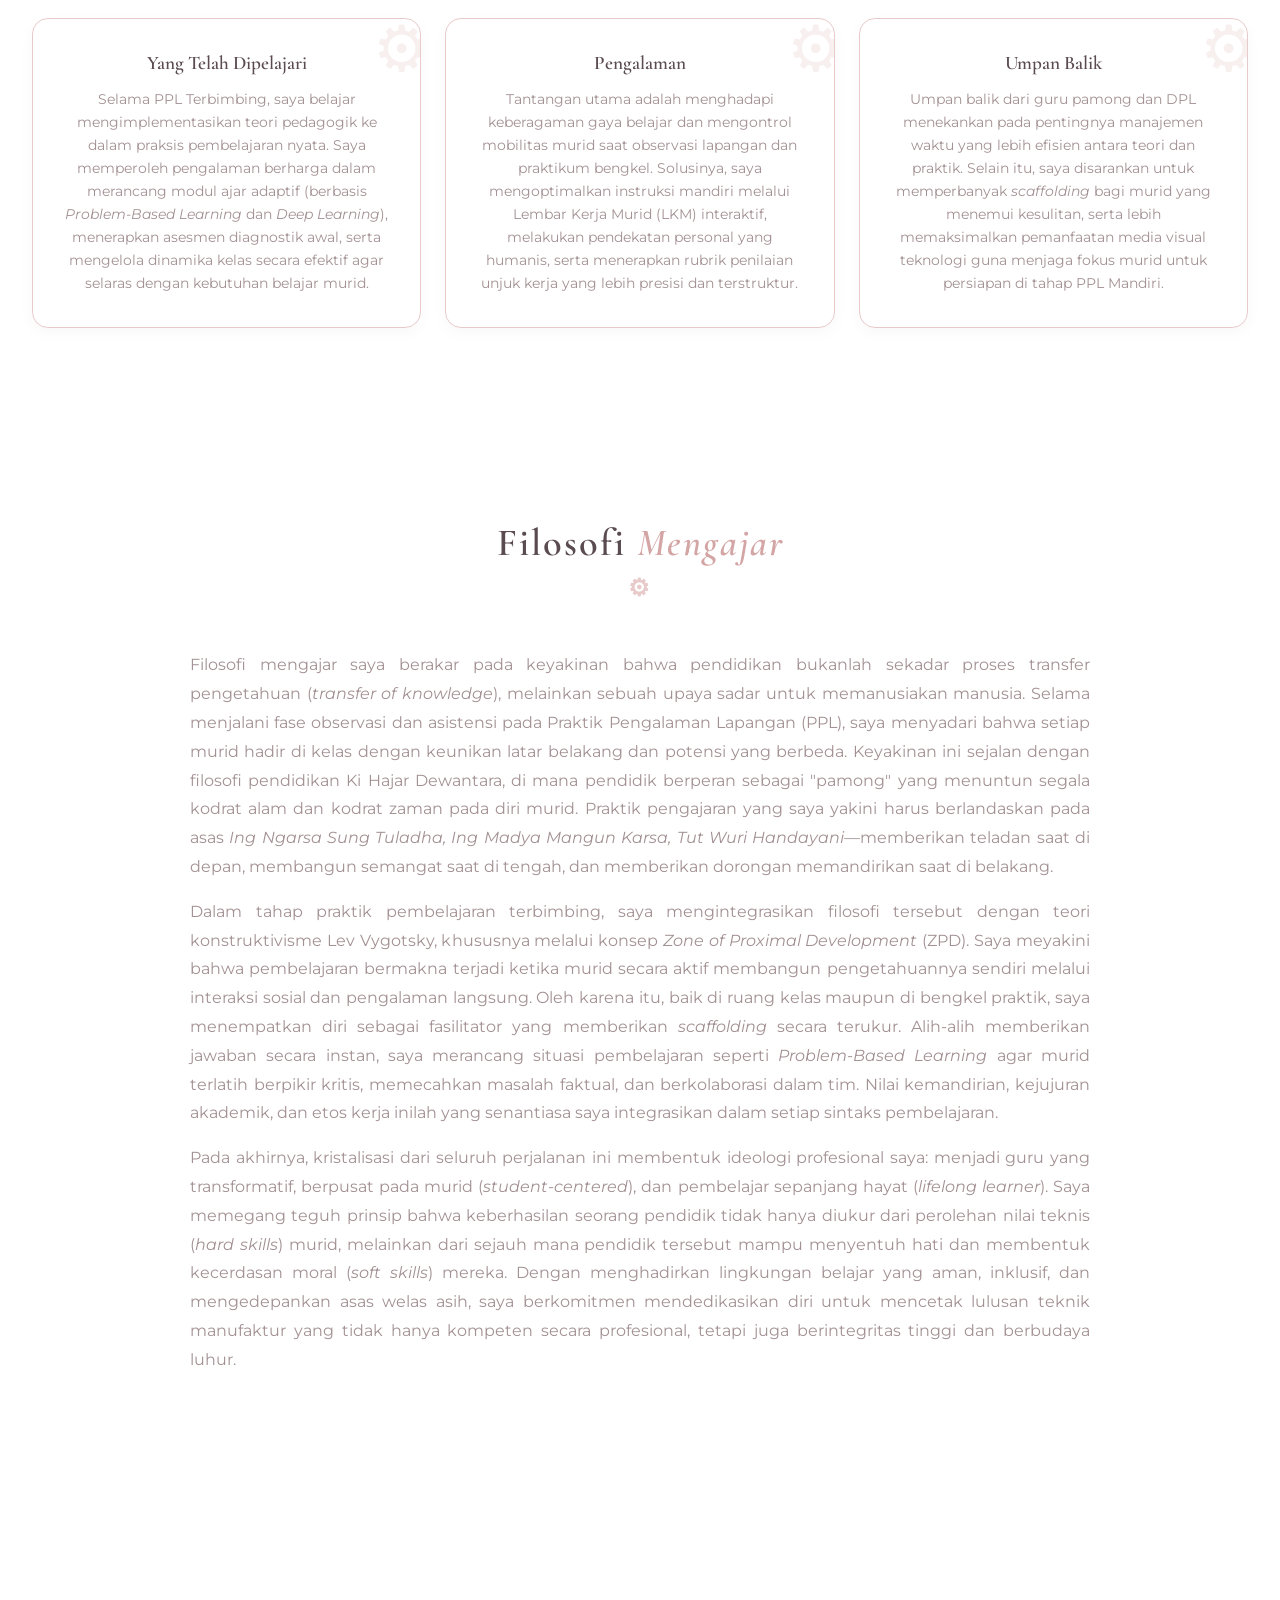
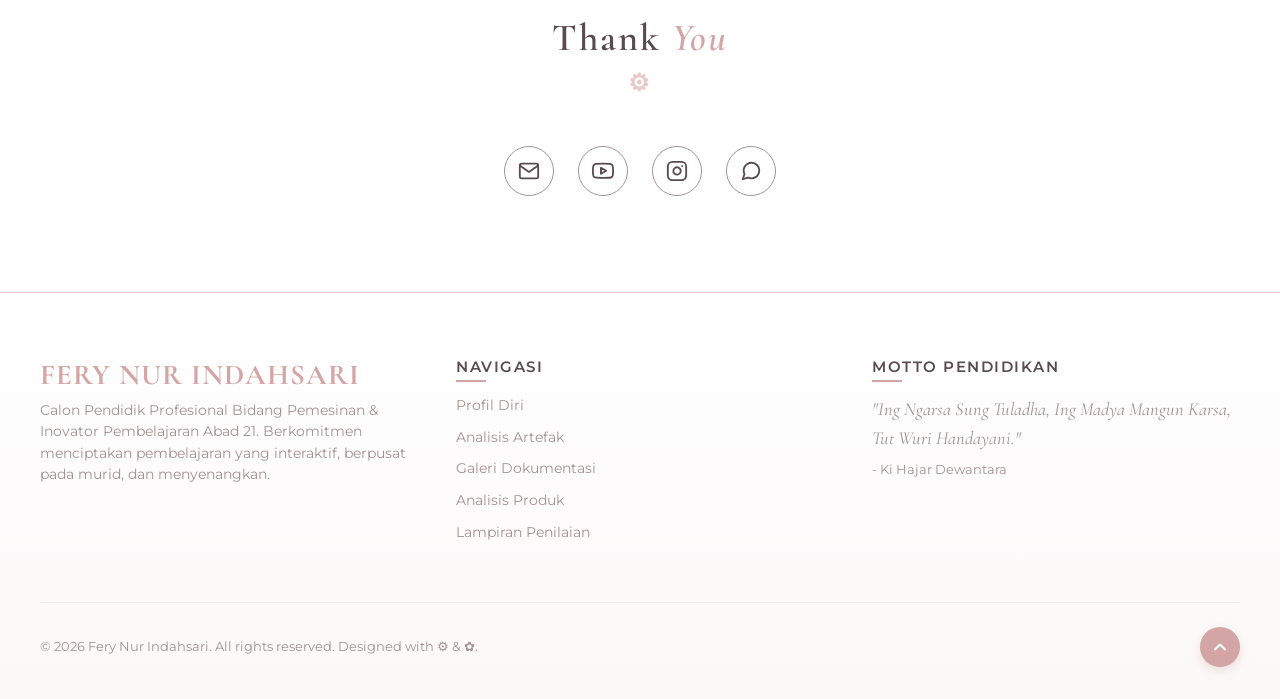
==== commit 6e5db18f: "Add files via upload" ====
--- a/index.html
+++ b/index.html
@@ -1,387 +1,3287 @@
 <!DOCTYPE html>
 <html lang="en">
+
 <head>
-<meta charset="UTF-8">
-<meta name="viewport" content="width=device-width,initial-scale=1.0">
-<title>FERY NUR INDAHSARI — UI/UX Designer</title>
-<link href="https://fonts.googleapis.com/css2?family=Cormorant+Garamond:ital,wght@0,400;0,600;0,700;1,400&family=Montserrat:wght@300;400;500;600&family=Great+Vibes&display=swap" rel="stylesheet">
-<style>
-:root {
-  --bg: #ffffff;
-  --text: #5a4b51;
-  --primary: #d4a5a5;
-  --secondary: #a39193;
-  --accent: #e8caca;
-  --white: #ffffff;
-  --font-display: 'Cormorant Garamond', serif;
-  --font-body: 'Montserrat', sans-serif;
-  --ease: cubic-bezier(0.25, 0.46, 0.45, 0.94);
-}
-* { margin: 0; padding: 0; box-sizing: border-box; }
-html { scroll-behavior: smooth; scrollbar-width: thin; scrollbar-color: var(--primary) var(--bg); }
-body { background: var(--bg); color: var(--text); font-family: var(--font-body); overflow-x: hidden; }
-
-/* Canvas for soft particles/gears */
-#bg-canvas { position: fixed; top: 0; left: 0; width: 100%; height: 100%; z-index: 0; pointer-events: none; opacity: 0.6; }
-
-/* NAV */
-nav { position: fixed; top: 0; left: 0; right: 0; z-index: 100; padding: 1rem 2rem; display: flex; justify-content: space-between; align-items: center; backdrop-filter: blur(15px); background: rgba(255,251,251,0.85); border-bottom: 1px solid var(--accent); }
-.logo-container { display: flex; align-items: center; gap: 1rem; }
-.ust-logo { height: 40px; width: auto; filter: drop-shadow(0 2px 4px rgba(0,0,0,0.1)); }
-.logo-uni { font-family: var(--font-display); font-size: 0.8rem; font-weight: 700; color: var(--text); letter-spacing: 1px; text-transform: uppercase; max-width: 250px; line-height: 1.2; }
-nav ul { list-style: none; display: flex; gap: 2rem; }
-nav a { color: var(--text); text-decoration: none; font-size: .85rem; letter-spacing: 1px; text-transform: uppercase; transition: color .3s; font-family: var(--font-body); font-weight: 500; }
-nav a:hover { color: var(--primary); }
-.menu-toggle { display: none; flex-direction: column; gap: 5px; cursor: pointer; z-index: 101; }
-.menu-toggle span { width: 24px; height: 2px; background: var(--text); transition: transform .3s, opacity .3s; }
-
-/* HERO */
-#hero { min-height: 100vh; display: flex; flex-direction: column; align-items: center; justify-content: center; text-align: center; position: relative; padding: 2rem; z-index: 1; overflow: hidden; }
-.hero-bg-gears { position: absolute; top: 50%; left: 50%; transform: translate(-50%, -50%); width: 600px; height: 600px; z-index: -1; opacity: 0.15; }
-.gear-icon { position: absolute; fill: var(--primary); transform-origin: center; animation: spin linear infinite; }
-.gear-1 { width: 200px; height: 200px; top: 10%; left: 10%; animation-duration: 20s; }
-.gear-2 { width: 300px; height: 300px; bottom: 5%; right: 5%; animation-duration: 30s; animation-direction: reverse; fill: var(--secondary); }
-.gear-3 { width: 120px; height: 120px; top: 40%; right: 25%; animation-duration: 15s; }
-
-@keyframes spin { 100% { transform: rotate(360deg); } }
-
-.hero-content { position: relative; z-index: 2; background: rgba(255,255,255,0.6); padding: 3rem; border-radius: 20px; border: 1px solid rgba(255,255,255,0.8); box-shadow: 0 20px 40px rgba(212,165,165,0.15); backdrop-filter: blur(10px); }
-.hero-portfolio-title { font-family: 'Great Vibes', cursive; font-size: clamp(2.2rem, 5vw, 4rem); background: linear-gradient(to right, #d4a5a5, #e5c1b6, #e8caca, #cda79e); -webkit-background-clip: text; -webkit-text-fill-color: transparent; margin-bottom: 0.5rem; text-shadow: 2px 2px 4px rgba(212,165,165,0.2); }
-.hero-name { font-family: var(--font-display); font-size: clamp(2rem, 6vw, 4rem); font-weight: 700; letter-spacing: 2px; line-height: 1.1; margin-bottom: .5rem; color: var(--text); }
-.hero-role { font-family: var(--font-display); font-size: clamp(1rem, 2vw, 1.5rem); color: var(--primary); letter-spacing: 4px; margin-bottom: 1rem; font-style: italic; }
-.hero-tagline { font-size: clamp(.9rem, 1.5vw, 1.1rem); color: var(--secondary); font-weight: 400; margin-bottom: 2.5rem; letter-spacing: 1px; }
-.hero-buttons { display: flex; gap: 1.5rem; justify-content: center; flex-wrap: wrap; }
-
-/* BUTTONS */
-.btn { position: relative; padding: 0.8rem 2rem; font-family: var(--font-body); font-size: .85rem; letter-spacing: 1px; text-transform: uppercase; font-weight: 500; border-radius: 30px; text-decoration: none; transition: all .3s var(--ease); overflow: hidden; z-index: 1; }
-.btn.primary { background: var(--primary); color: var(--white); border: none; box-shadow: 0 5px 15px rgba(212,165,165,0.4); }
-.btn.primary:hover { transform: translateY(-3px); box-shadow: 0 8px 20px rgba(212,165,165,0.6); background: #c69494; }
-.btn.secondary { background: transparent; color: var(--text); border: 1px solid var(--secondary); }
-.btn.secondary:hover { background: var(--secondary); color: var(--white); transform: translateY(-3px); }
-.icon-btn { padding: 0.8rem; border-radius: 50%; display: flex; align-items: center; justify-content: center; width: 50px; height: 50px; }
-.icon-btn svg { width: 22px; height: 22px; transition: transform .3s var(--ease); }
-.icon-btn:hover svg { transform: scale(1.1); }
-
-/* SECTION BASE */
-section { position: relative; z-index: 1; padding: 6rem 2rem; }
-.section-title { font-family: var(--font-display); font-size: clamp(1.8rem, 3vw, 2.5rem); font-weight: 600; text-align: center; margin-bottom: 3rem; letter-spacing: 2px; color: var(--text); }
-.section-title .accent { color: var(--primary); font-style: italic; }
-.section-title::after { content: '⚙'; display: block; font-size: 1.5rem; color: var(--accent); margin-top: 0.5rem; animation: spin 10s linear infinite; text-align: center; }
-
-/* PROFIL */
-#profil { max-width: 900px; margin: 0 auto; }
-.about-grid { display: grid; grid-template-columns: 1fr 1.5fr; gap: 3rem; align-items: flex-start; }
-.about-img-wrapper { position: relative; width: 100%; display: flex; justify-content: center; align-items: center; z-index: 1; }
-.about-img { width: 100%; aspect-ratio: 4/5; background: url('foto-profil-terbaru.jpg') center bottom/contain no-repeat; position: relative; z-index: 2; }
-.bg-name { position: absolute; font-family: var(--font-display); font-size: clamp(2.5rem, 4vw, 4rem); font-weight: 700; white-space: nowrap; background: linear-gradient(to right, var(--primary), var(--secondary)); -webkit-background-clip: text; -webkit-text-fill-color: transparent; opacity: 0.15; z-index: 0; pointer-events: none; }
-.bg-name-1 { top: 5%; left: -30%; transform: rotate(-15deg); }
-.bg-name-2 { bottom: 15%; right: -30%; transform: rotate(15deg); }
-.bg-name-3 { top: 30%; right: -20%; transform: rotate(-5deg); opacity: 0.1; }
-.bg-name-4 { bottom: 5%; left: -20%; transform: rotate(5deg); opacity: 0.1; }
-.about-text p { color: var(--text); line-height: 1.8; margin-bottom: 1rem; font-weight: 400; }
-.about-text strong { color: var(--primary); font-weight: 600; }
-blockquote { border-left: 3px solid var(--primary); padding-left: 1.5rem; margin-top: 1.5rem; font-style: italic; color: var(--secondary); font-size: 1.05rem; line-height: 1.6; }
-
-/* MODEL GURU / SKILLS */
-#model-guru { max-width: 900px; margin: 0 auto; }
-.skills-grid { display: grid; grid-template-columns: repeat(auto-fit, minmax(250px, 1fr)); gap: 1.5rem; }
-.skill-card { background: var(--white); border: 1px solid var(--accent); border-radius: 16px; padding: 2rem; transition: transform .3s, box-shadow .3s; box-shadow: 0 5px 15px rgba(0,0,0,0.03); text-align: center; position: relative; overflow: hidden; }
-.skill-card::before { content: '⚙'; position: absolute; top: -10px; right: -10px; font-size: 4rem; color: var(--accent); opacity: 0.3; animation: spin 30s linear infinite; }
-.skill-card:hover { transform: translateY(-5px); box-shadow: 0 15px 30px rgba(212,165,165,0.15); border-color: var(--primary); }
-.skill-card h3 { font-family: var(--font-display); font-size: 1.2rem; color: var(--text); margin-bottom: .8rem; font-weight: 600; }
-.skill-card p { color: var(--secondary); font-size: .9rem; line-height: 1.6; font-weight: 400; }
-
-/* ANALISIS ARTEFAK */
-#analisis { max-width: 1100px; margin: 0 auto; }
-.projects-grid { display: grid; grid-template-columns: repeat(auto-fit, minmax(300px, 1fr)); gap: 2rem; }
-.project-card { background: var(--white); border: 1px solid var(--accent); border-radius: 16px; padding: 2.5rem; transition: transform .3s, box-shadow .3s; box-shadow: 0 5px 15px rgba(0,0,0,0.03); }
-.project-card:hover { transform: translateY(-5px); box-shadow: 0 15px 30px rgba(212,165,165,0.15); }
-.project-card h3 { font-family: var(--font-display); font-size: 1.3rem; color: var(--primary); margin-bottom: 1rem; }
-.project-card p { color: var(--text); line-height: 1.7; font-weight: 400; }
-
-/* LAMPIRAN */
-#lampiran { max-width: 800px; margin: 0 auto; }
-.timeline { position: relative; padding-left: 2rem; }
-.timeline::before { content: ''; position: absolute; left: 0; top: 0; bottom: 0; width: 2px; background: var(--accent); }
-.timeline-item { position: relative; margin-bottom: 3rem; padding-left: 2rem; }
-.timeline-item::before { content: '⚙'; position: absolute; left: -2.8rem; top: 0; font-size: 1.5rem; color: var(--primary); background: var(--bg); border-radius: 50%; padding: 2px; animation: spin 10s linear infinite; }
-.timeline-item h3 { font-family: var(--font-display); font-size: 1.2rem; color: var(--text); margin-bottom: .3rem; font-weight: 600; }
-.timeline-item .company { color: var(--primary); font-size: .9rem; font-weight: 500; margin-bottom: .8rem; }
-.timeline-item p { color: var(--secondary); font-size: .95rem; line-height: 1.6; }
-
-/* CONTACT */
-#contact { max-width: 700px; margin: 0 auto; text-align: center; }
-#contact p { color: var(--secondary); line-height: 1.8; margin-bottom: 2.5rem; }
-.contact-links { display: flex; justify-content: center; gap: 1.5rem; flex-wrap: wrap; }
-
-/* FOOTER */
-footer { text-align: center; padding: 2rem; border-top: 1px solid var(--accent); color: var(--secondary); font-size: .8rem; background: var(--white); }
-
-/* FADE IN */
-.fade-in { opacity: 0; transform: translateY(20px); transition: opacity 0.8s ease, transform 0.8s ease; }
-.fade-in.visible { opacity: 1; transform: translateY(0); }
-
-/* RESPONSIVE */
-@media(max-width: 768px) {
-  nav ul { position: fixed; top: 0; right: -100%; width: 70%; height: 100vh; background: var(--white); flex-direction: column; justify-content: center; align-items: center; transition: right .4s var(--ease); box-shadow: -5px 0 20px rgba(0,0,0,0.05); }
-  nav ul.open { right: 0; }
-  .menu-toggle { display: flex; }
-  .about-grid { grid-template-columns: 1fr; text-align: center; }
-  .about-img { max-width: 300px; margin: 0 auto; }
-  blockquote { border-left: none; border-top: 3px solid var(--primary); padding-left: 0; padding-top: 1rem; }
-  .hero-bg-gears { width: 300px; height: 300px; }
-  .gear-1 { width: 100px; height: 100px; }
-  .gear-2 { width: 150px; height: 150px; }
-  .gear-3 { width: 60px; height: 60px; }
-}
-</style>
+  <meta charset="UTF-8">
+  <meta name="viewport" content="width=device-width,initial-scale=1.0">
+  <title>FERY NUR INDAHSARI — UI/UX Designer</title>
+  <link
+    href="https://fonts.googleapis.com/css2?family=Cormorant+Garamond:ital,wght@0,400;0,600;0,700;1,400&family=Montserrat:wght@300;400;500;600&family=Great+Vibes&display=swap"
+    rel="stylesheet">
+  <style>
+    :root {
+      --bg: #ffffff;
+      --text: #5a4b51;
+      --primary: #d4a5a5;
+      --secondary: #a39193;
+      --accent: #e8caca;
+      --white: #ffffff;
+      --font-display: 'Cormorant Garamond', serif;
+      --font-body: 'Montserrat', sans-serif;
+      --ease: cubic-bezier(0.25, 0.46, 0.45, 0.94);
+    }
+
+    * {
+      margin: 0;
+      padding: 0;
+      box-sizing: border-box;
+    }
+
+    html {
+      scroll-behavior: smooth;
+      scrollbar-width: thin;
+      scrollbar-color: var(--primary) var(--bg);
+    }
+
+    body {
+      background: var(--bg);
+      color: var(--text);
+      font-family: var(--font-body);
+      overflow-x: hidden;
+    }
+
+    /* Canvas for soft particles/gears */
+    #bg-canvas {
+      position: fixed;
+      top: 0;
+      left: 0;
+      width: 100%;
+      height: 100%;
+      z-index: 0;
+      pointer-events: none;
+      opacity: 0.6;
+    }
+
+    /* NAV */
+    nav {
+      position: fixed;
+      top: 0;
+      left: 0;
+      right: 0;
+      z-index: 100;
+      padding: 1rem 2rem;
+      display: flex;
+      justify-content: space-between;
+      align-items: center;
+      backdrop-filter: blur(15px);
+      background: rgba(255, 251, 251, 0.85);
+      border-bottom: 1px solid var(--accent);
+    }
+
+    .logo-container {
+      display: flex;
+      align-items: center;
+      gap: 1rem;
+    }
+
+    .ust-logo {
+      height: 40px;
+      width: auto;
+      filter: drop-shadow(0 2px 4px rgba(0, 0, 0, 0.1));
+    }
+
+    .logo-uni {
+      font-family: var(--font-display);
+      font-size: 0.8rem;
+      font-weight: 700;
+      color: var(--text);
+      letter-spacing: 1px;
+      text-transform: uppercase;
+      max-width: 250px;
+      line-height: 1.2;
+    }
+
+    nav ul {
+      list-style: none;
+      display: flex;
+      gap: 2rem;
+    }
+
+    nav a {
+      color: var(--text);
+      text-decoration: none;
+      font-size: .85rem;
+      letter-spacing: 1px;
+      text-transform: uppercase;
+      transition: color .3s;
+      font-family: var(--font-body);
+      font-weight: 500;
+    }
+
+    nav a:hover {
+      color: var(--primary);
+    }
+
+    .menu-toggle {
+      display: none;
+      flex-direction: column;
+      gap: 5px;
+      cursor: pointer;
+      z-index: 101;
+    }
+
+    .menu-toggle span {
+      width: 24px;
+      height: 2px;
+      background: var(--text);
+      transition: transform .3s, opacity .3s;
+    }
+
+    /* HERO */
+    #hero {
+      min-height: 100vh;
+      display: flex;
+      flex-direction: column;
+      align-items: center;
+      justify-content: center;
+      text-align: center;
+      position: relative;
+      padding: 2rem;
+      z-index: 1;
+      overflow: hidden;
+    }
+
+    .hero-bg-gears {
+      position: absolute;
+      top: 50%;
+      left: 50%;
+      transform: translate(-50%, -50%);
+      width: 600px;
+      height: 600px;
+      z-index: -1;
+      opacity: 0.15;
+    }
+
+    .gear-icon {
+      position: absolute;
+      fill: var(--primary);
+      transform-origin: center;
+      animation: spin linear infinite;
+    }
+
+    .gear-1 {
+      width: 200px;
+      height: 200px;
+      top: 10%;
+      left: 10%;
+      animation-duration: 20s;
+    }
+
+    .gear-2 {
+      width: 300px;
+      height: 300px;
+      bottom: 5%;
+      right: 5%;
+      animation-duration: 30s;
+      animation-direction: reverse;
+      fill: var(--secondary);
+    }
+
+    .gear-3 {
+      width: 120px;
+      height: 120px;
+      top: 40%;
+      right: 25%;
+      animation-duration: 15s;
+    }
+
+    @keyframes spin {
+      100% {
+        transform: rotate(360deg);
+      }
+    }
+
+    .hero-content {
+      position: relative;
+      z-index: 2;
+      background: rgba(255, 255, 255, 0.6);
+      padding: 3rem;
+      border-radius: 20px;
+      border: 1px solid rgba(255, 255, 255, 0.8);
+      box-shadow: 0 20px 40px rgba(212, 165, 165, 0.15);
+      backdrop-filter: blur(10px);
+    }
+
+    .hero-portfolio-title {
+      font-family: 'Great Vibes', cursive;
+      font-size: clamp(2.2rem, 5vw, 4rem);
+      background: linear-gradient(to right, #d4a5a5, #e5c1b6, #e8caca, #cda79e);
+      -webkit-background-clip: text;
+      -webkit-text-fill-color: transparent;
+      margin-bottom: 0.5rem;
+      text-shadow: 2px 2px 4px rgba(212, 165, 165, 0.2);
+    }
+
+    .hero-name {
+      font-family: var(--font-display);
+      font-size: clamp(2rem, 6vw, 4rem);
+      font-weight: 700;
+      letter-spacing: 2px;
+      line-height: 1.1;
+      margin-bottom: .5rem;
+      color: var(--text);
+    }
+
+    .hero-role {
+      font-family: var(--font-display);
+      font-size: clamp(1rem, 2vw, 1.5rem);
+      color: var(--primary);
+      letter-spacing: 4px;
+      margin-bottom: 1rem;
+      font-style: italic;
+    }
+
+    .hero-tagline {
+      font-size: clamp(.9rem, 1.5vw, 1.1rem);
+      color: var(--secondary);
+      font-weight: 400;
+      margin-bottom: 2.5rem;
+      letter-spacing: 1px;
+    }
+
+    .hero-buttons {
+      display: flex;
+      gap: 1.5rem;
+      justify-content: center;
+      flex-wrap: wrap;
+    }
+
+    /* BUTTONS */
+    .btn {
+      position: relative;
+      padding: 0.8rem 2rem;
+      font-family: var(--font-body);
+      font-size: .85rem;
+      letter-spacing: 1px;
+      text-transform: uppercase;
+      font-weight: 500;
+      border-radius: 30px;
+      text-decoration: none;
+      transition: all .3s var(--ease);
+      overflow: hidden;
+      z-index: 1;
+    }
+
+    .btn.primary {
+      background: var(--primary);
+      color: var(--white);
+      border: none;
+      box-shadow: 0 5px 15px rgba(212, 165, 165, 0.4);
+    }
+
+    .btn.primary:hover {
+      transform: translateY(-3px);
+      box-shadow: 0 8px 20px rgba(212, 165, 165, 0.6);
+      background: #c69494;
+    }
+
+    .btn.secondary {
+      background: transparent;
+      color: var(--text);
+      border: 1px solid var(--secondary);
+    }
+
+    .btn.secondary:hover {
+      background: var(--secondary);
+      color: var(--white);
+      transform: translateY(-3px);
+    }
+
+    .icon-btn {
+      padding: 0.8rem;
+      border-radius: 50%;
+      display: flex;
+      align-items: center;
+      justify-content: center;
+      width: 50px;
+      height: 50px;
+    }
+
+    .icon-btn svg {
+      width: 22px;
+      height: 22px;
+      transition: transform .3s var(--ease);
+    }
+
+    .icon-btn:hover svg {
+      transform: scale(1.1);
+    }
+
+    /* SECTION BASE */
+    section {
+      position: relative;
+      z-index: 1;
+      padding: 6rem 2rem;
+    }
+
+    .section-title {
+      font-family: var(--font-display);
+      font-size: clamp(1.8rem, 3vw, 2.5rem);
+      font-weight: 600;
+      text-align: center;
+      margin-bottom: 3rem;
+      letter-spacing: 2px;
+      color: var(--text);
+    }
+
+    .section-title .accent {
+      color: var(--primary);
+      font-style: italic;
+    }
+
+    .section-title::after {
+      content: '⚙';
+      display: block;
+      font-size: 1.5rem;
+      color: var(--accent);
+      margin-top: 0.5rem;
+      animation: spin 10s linear infinite;
+      text-align: center;
+    }
+
+    /* PROFIL */
+    #profil {
+      max-width: 900px;
+      margin: 0 auto;
+    }
+
+    .about-grid {
+      display: grid;
+      grid-template-columns: 1fr 1.5fr;
+      gap: 3rem;
+      align-items: flex-start;
+    }
+
+    .about-img-wrapper {
+      position: relative;
+      width: 100%;
+      display: flex;
+      justify-content: center;
+      align-items: center;
+      z-index: 1;
+    }
+
+    .about-img {
+      width: 100%;
+      aspect-ratio: 4/5;
+      background: url('foto-profil-terbaru.jpg') center center/cover no-repeat;
+      position: relative;
+      z-index: 2;
+      border-radius: 50%;
+      border: 6px solid var(--accent);
+      box-shadow: 0 15px 35px rgba(212, 165, 165, 0.4);
+      overflow: hidden;
+      transition: all 0.5s ease;
+    }
+
+    .about-img:hover {
+      transform: scale(1.03);
+      box-shadow: 0 20px 45px rgba(212, 165, 165, 0.6);
+      border-color: var(--primary);
+    }
+
+    .bg-name {
+      position: absolute;
+      font-family: var(--font-display);
+      font-size: clamp(2.5rem, 4vw, 4rem);
+      font-weight: 700;
+      white-space: nowrap;
+      background: linear-gradient(to right, var(--primary), var(--secondary));
+      -webkit-background-clip: text;
+      -webkit-text-fill-color: transparent;
+      opacity: 0.15;
+      z-index: 0;
+      pointer-events: none;
+    }
+
+    .bg-name-1 {
+      top: 5%;
+      left: -30%;
+      transform: rotate(-15deg);
+    }
+
+    .bg-name-2 {
+      bottom: 15%;
+      right: -30%;
+      transform: rotate(15deg);
+    }
+
+    .bg-name-3 {
+      top: 30%;
+      right: -20%;
+      transform: rotate(-5deg);
+      opacity: 0.1;
+    }
+
+    .bg-name-4 {
+      bottom: 5%;
+      left: -20%;
+      transform: rotate(5deg);
+      opacity: 0.1;
+    }
+
+    .about-text p {
+      color: var(--text);
+      line-height: 1.8;
+      margin-bottom: 1rem;
+      font-weight: 400;
+    }
+
+    .about-text strong {
+      color: var(--primary);
+      font-weight: 600;
+    }
+
+    blockquote {
+      border-left: 3px solid var(--primary);
+      padding-left: 1.5rem;
+      margin-top: 1.5rem;
+      font-style: italic;
+      color: var(--secondary);
+      font-size: 1.05rem;
+      line-height: 1.6;
+    }
+
+    /* MODEL GURU / SKILLS */
+    #model-guru {
+      max-width: 900px;
+      margin: 0 auto;
+    }
+
+    .skills-grid {
+      display: grid;
+      grid-template-columns: repeat(auto-fit, minmax(250px, 1fr));
+      gap: 1.5rem;
+    }
+
+    .skill-card {
+      background: var(--white);
+      border: 1px solid var(--accent);
+      border-radius: 16px;
+      padding: 2rem;
+      transition: transform .3s, box-shadow .3s;
+      box-shadow: 0 5px 15px rgba(0, 0, 0, 0.03);
+      text-align: center;
+      position: relative;
+      overflow: hidden;
+    }
+
+    .skill-card::before {
+      content: '⚙';
+      position: absolute;
+      top: -10px;
+      right: -10px;
+      font-size: 4rem;
+      color: var(--accent);
+      opacity: 0.3;
+      animation: spin 30s linear infinite;
+    }
+
+    .skill-card:hover {
+      transform: translateY(-5px);
+      box-shadow: 0 15px 30px rgba(212, 165, 165, 0.15);
+      border-color: var(--primary);
+    }
+
+    .skill-card h3 {
+      font-family: var(--font-display);
+      font-size: 1.2rem;
+      color: var(--text);
+      margin-bottom: .8rem;
+      font-weight: 600;
+    }
+
+    .skill-card p {
+      color: var(--secondary);
+      font-size: .9rem;
+      line-height: 1.6;
+      font-weight: 400;
+    }
+
+    /* ANALISIS ARTEFAK */
+    #analisis {
+      max-width: 1100px;
+      margin: 0 auto;
+    }
+
+    .projects-grid {
+      display: grid;
+      grid-template-columns: repeat(3, 1fr);
+      gap: 2rem;
+    }
+
+    .project-card {
+      background: #ffffff;
+      border: 1px solid var(--accent);
+      border-radius: 20px;
+      padding: 0;
+      transition: transform .3s var(--ease), box-shadow .3s var(--ease), border-color 0.3s ease;
+      box-shadow: 0 10px 30px rgba(212, 165, 165, 0.1);
+      position: relative;
+      overflow: hidden;
+      display: flex;
+      flex-direction: column;
+      cursor: pointer;
+    }
+
+    .project-card:hover {
+      transform: translateY(-8px);
+      box-shadow: 0 20px 45px rgba(212, 165, 165, 0.25);
+      border-color: var(--primary);
+    }
+
+    /* Cover Preview Styling */
+    .card-cover-preview {
+      width: 100%;
+      height: 195px;
+      position: relative;
+      overflow: hidden;
+      display: flex;
+      flex-direction: column;
+      justify-content: center;
+      align-items: center;
+      padding: 1.5rem;
+      color: #fff;
+      text-align: center;
+      transition: transform 0.5s ease;
+      background-size: cover;
+      background-position: center;
+      border-bottom: 1px solid var(--accent);
+    }
+
+    .cover-format-badge {
+      position: absolute;
+      top: 1rem;
+      left: 1rem;
+      background: rgba(255, 255, 255, 0.7);
+      backdrop-filter: blur(5px);
+      -webkit-backdrop-filter: blur(5px);
+      color: var(--text);
+      font-size: 0.68rem;
+      font-weight: 700;
+      padding: 0.25rem 0.6rem;
+      border-radius: 50px;
+      letter-spacing: 0.5px;
+      border: 1px solid rgba(255, 255, 255, 0.9);
+      z-index: 3;
+      box-shadow: 0 2px 4px rgba(0,0,0,0.05);
+    }
+
+    .cover-category-badge {
+      position: absolute;
+      top: 1rem;
+      right: 1rem;
+      background: var(--primary);
+      color: #fff;
+      font-size: 0.68rem;
+      font-weight: 700;
+      padding: 0.25rem 0.8rem;
+      border-radius: 50px;
+      text-transform: uppercase;
+      box-shadow: 0 4px 10px rgba(212, 165, 165, 0.25);
+      z-index: 3;
+    }
+
+    /* Physical Book Binding Effect */
+    .book-binding-strip {
+      position: absolute;
+      top: 0;
+      left: 0;
+      width: 14px;
+      height: 100%;
+      background: rgba(90, 75, 81, 0.15);
+      border-right: 1px dashed rgba(255, 255, 255, 0.45);
+      z-index: 2;
+    }
+
+    /* RPP Custom Cover Design (Feminine Pro Theme) */
+    .card-cover-preview.rpp-cover {
+      background: #faf6f5 !important;
+      position: relative;
+      overflow: hidden;
+    }
+    .rpp-diagonal-bg {
+      position: absolute;
+      top: -35%;
+      right: -25%;
+      width: 130%;
+      height: 160%;
+      background: linear-gradient(135deg, #fbf2ef 0%, #fbf2ef 28%, #e8caca 28%, #e8caca 34%, #d4a5a5 34%, #a38c8c 100%);
+      transform: rotate(-7deg);
+      z-index: 1;
+      opacity: 0.95;
+    }
+    .cover-logos-row {
+      position: absolute;
+      top: 0.8rem;
+      left: 3.5rem; /* offset to clear format badge */
+      display: flex;
+      align-items: center;
+      gap: 0.4rem;
+      z-index: 2;
+    }
+    .logo-emblem {
+      width: 26px;
+      height: 26px;
+      border-radius: 50%;
+      background: #ffffff;
+      border: 1px solid var(--accent);
+      box-shadow: 0 2px 5px rgba(212, 165, 165, 0.15);
+      background-image: radial-gradient(#d4a5a5 30%, #a39193 35%, #ffffff 40%);
+    }
+    .rpp-logo-img {
+      height: 26px;
+      width: auto;
+      object-fit: contain;
+      z-index: 2;
+    }
+    .rpp-title-block {
+      z-index: 2;
+      text-align: center;
+      margin-top: 1rem;
+      width: 100%;
+      padding: 0 0.5rem;
+    }
+    .rpp-main-title {
+      font-family: var(--font-display);
+      font-size: 2.2rem;
+      font-weight: 800;
+      color: var(--text);
+      margin: 0;
+      letter-spacing: 2px;
+      line-height: 1;
+    }
+    .rpp-sub-title {
+      font-size: 0.65rem;
+      font-weight: 700;
+      color: #ffffff;
+      letter-spacing: 1.5px;
+      margin: 0.4rem 0 0.1rem 0;
+      text-transform: uppercase;
+      text-shadow: 0 1px 2px rgba(0,0,0,0.1);
+    }
+    .rpp-detail-title {
+      font-size: 0.75rem;
+      font-weight: 800;
+      color: #ffd8d1;
+      margin: 0;
+      text-transform: uppercase;
+      letter-spacing: 1.2px;
+      text-shadow: 0 1px 2px rgba(0,0,0,0.1);
+    }
+    .cover-footer-left {
+      position: absolute;
+      bottom: 0.8rem;
+      left: 1rem;
+      font-size: 0.6rem;
+      font-weight: 700;
+      color: var(--secondary);
+      opacity: 0.85;
+      letter-spacing: 1px;
+      text-transform: uppercase;
+      z-index: 2;
+    }
+    .cover-footer-right-pill {
+      position: absolute;
+      bottom: 0.8rem;
+      right: 1rem;
+      background: var(--primary);
+      color: #ffffff;
+      font-size: 0.6rem;
+      font-weight: 700;
+      padding: 0.25rem 0.8rem;
+      border-radius: 50px;
+      border: 1px solid rgba(255,255,255,0.25);
+      z-index: 2;
+      box-shadow: 0 2px 6px rgba(212, 165, 165, 0.2);
+    }
+
+    /* Asesmen Sheet Design (Paper style) */
+    .card-cover-preview.asesmen-paper {
+      background: #fdfcfb !important;
+      color: var(--text) !important;
+      border-bottom: 1px solid var(--accent);
+      background-image: radial-gradient(rgba(163, 145, 147, 0.08) 1.2px, transparent 1.2px);
+      background-size: 16px 16px;
+    }
+    
+    .cover-paper-sheet {
+      width: 86%;
+      height: 75%;
+      background: #ffffff;
+      border: 1px solid var(--accent);
+      border-radius: 6px;
+      box-shadow: 0 4px 15px rgba(212, 165, 165, 0.12);
+      padding: 0.7rem;
+      display: flex;
+      flex-direction: column;
+      text-align: left;
+      font-family: var(--font-body);
+      overflow: hidden;
+      z-index: 2;
+    }
+    .paper-header {
+      border-bottom: 1.5px solid var(--text);
+      padding-bottom: 0.2rem;
+      margin-bottom: 0.35rem;
+      text-align: center;
+    }
+    .paper-subtitle {
+      font-size: 0.42rem;
+      font-weight: 700;
+      color: var(--secondary);
+      text-transform: uppercase;
+      display: block;
+      margin-bottom: 0.05rem;
+    }
+    .paper-title {
+      font-size: 0.52rem;
+      font-weight: 800;
+      color: var(--text);
+      margin: 0;
+      line-height: 1.2;
+    }
+    .paper-meta {
+      font-size: 0.38rem;
+      color: var(--secondary);
+      margin: 0.05rem 0 0 0;
+    }
+    .paper-table-mock {
+      font-size: 0.38rem;
+      color: var(--text);
+      border: 1px solid var(--accent);
+      border-radius: 3px;
+      overflow: hidden;
+    }
+    .table-mock-row {
+      display: grid;
+      grid-template-columns: 0.8fr 2fr 2.5fr;
+      border-bottom: 1px solid var(--accent);
+      padding: 0.15rem 0.25rem;
+    }
+    .table-mock-row.header {
+      background: rgba(232, 202, 202, 0.2);
+      font-weight: 700;
+      color: var(--text);
+      border-bottom: 1.5px solid var(--accent);
+    }
+    .table-mock-row:last-child {
+      border-bottom: none;
+    }
+    .table-mock-row span {
+      white-space: nowrap;
+      overflow: hidden;
+      text-overflow: ellipsis;
+    }
+    .card-cover-preview.asesmen-paper .cover-footer-left {
+      color: var(--secondary);
+    }
+    .card-cover-preview.asesmen-paper .cover-footer-right {
+      position: absolute;
+      bottom: 0.8rem;
+      right: 1rem;
+      background: rgba(212, 165, 165, 0.15);
+      color: var(--primary);
+      border: 1px solid rgba(212, 165, 165, 0.3);
+      font-size: 0.6rem;
+      font-weight: 700;
+      padding: 0.2rem 0.6rem;
+      border-radius: 50px;
+    }
+
+    /* Blueprint Design for LKM (Adapted to Nude Drafting Sketch theme) */
+    .card-cover-preview.blueprint {
+      background: #f5f0ee !important;
+      background-image: 
+        linear-gradient(rgba(163, 145, 147, 0.06) 1px, transparent 1px),
+        linear-gradient(90deg, rgba(163, 145, 147, 0.06) 1px, transparent 1px);
+      background-size: 15px 15px;
+      border-bottom: 1px solid var(--accent);
+    }
+    .blueprint-frame {
+      width: 90%;
+      height: 78%;
+      border: 1px dashed rgba(163, 145, 147, 0.4);
+      position: relative;
+      display: flex;
+      flex-direction: column;
+      justify-content: space-between;
+      padding: 0.6rem;
+      color: var(--text);
+      font-family: var(--font-body);
+      z-index: 2;
+    }
+    .blueprint-corner {
+      position: absolute;
+      width: 8px;
+      height: 8px;
+      border: 1.5px solid var(--primary);
+    }
+    .blueprint-corner.tl { top: -1px; left: -1px; border-right: none; border-bottom: none; }
+    .blueprint-corner.tr { top: -1px; right: -1px; border-left: none; border-bottom: none; }
+    .blueprint-corner.bl { bottom: -1px; left: -1px; border-right: none; border-top: none; }
+    .blueprint-corner.br { bottom: -1px; right: -1px; border-left: none; border-top: none; }
+    
+    .blueprint-header {
+      border-bottom: 1px solid rgba(163, 145, 147, 0.25);
+      padding-bottom: 0.15rem;
+      text-align: center;
+    }
+    .blueprint-label {
+      font-size: 0.45rem;
+      font-weight: 700;
+      letter-spacing: 1px;
+      color: var(--secondary);
+    }
+    .blueprint-body {
+      text-align: center;
+      margin: auto 0;
+    }
+    .blueprint-cycle {
+      font-size: 0.42rem;
+      font-weight: 700;
+      color: var(--primary);
+      background: rgba(212, 165, 165, 0.15);
+      padding: 0.05rem 0.35rem;
+      border-radius: 4px;
+      border: 1px solid rgba(212, 165, 165, 0.3);
+      display: inline-block;
+      margin-bottom: 0.15rem;
+    }
+    .blueprint-title {
+      font-size: 0.95rem;
+      font-weight: 800;
+      margin: 0;
+      letter-spacing: 1.2px;
+      line-height: 1.1;
+      color: var(--text);
+    }
+    .blueprint-subtitle {
+      font-size: 0.52rem;
+      font-weight: 600;
+      margin: 0.1rem 0 0 0;
+      color: var(--secondary);
+    }
+    .blueprint-footer {
+      border-top: 1px solid rgba(163, 145, 147, 0.25);
+      padding-top: 0.15rem;
+      font-size: 0.35rem;
+      color: var(--secondary);
+      text-align: left;
+    }
+    .card-cover-preview.blueprint .cover-footer-left {
+      color: var(--secondary);
+    }
+    .card-cover-preview.blueprint .cover-footer-right {
+      position: absolute;
+      bottom: 0.8rem;
+      right: 1rem;
+      background: var(--primary);
+      color: #ffffff;
+      font-size: 0.6rem;
+      font-weight: 700;
+      padding: 0.2rem 0.6rem;
+      border-radius: 50px;
+    }
+
+    /* Media Slide Screen Styling (Slide Deck design) */
+    .card-cover-preview.media-cover {
+      background: #faf6f5 !important;
+      position: relative;
+    }
+    .media-slide-screen {
+      width: 86%;
+      height: 75%;
+      background: #ffffff;
+      border: 2px solid var(--accent);
+      border-radius: 6px;
+      box-shadow: 0 5px 15px rgba(212, 165, 165, 0.15);
+      display: flex;
+      flex-direction: column;
+      overflow: hidden;
+      z-index: 2;
+    }
+    .slide-header {
+      background: var(--bg);
+      padding: 0.2rem 0.4rem;
+      display: flex;
+      gap: 0.25rem;
+      align-items: center;
+      border-bottom: 1px solid var(--accent);
+    }
+    .slide-dot {
+      width: 5px;
+      height: 5px;
+      border-radius: 50%;
+      background: #d4a5a5;
+    }
+    .slide-dot:nth-child(2) { background: #e8caca; }
+    .slide-dot:nth-child(3) { background: #a39193; }
+    
+    .slide-body {
+      flex: 1;
+      display: flex;
+      flex-direction: column;
+      justify-content: center;
+      align-items: center;
+      padding: 0.5rem;
+      background-image: linear-gradient(135deg, #fcece8 0%, #ebdcd6 100%);
+      color: var(--text);
+      text-align: center;
+    }
+    .slide-badge {
+      font-size: 0.45rem;
+      font-weight: 700;
+      color: var(--primary);
+      letter-spacing: 1px;
+      margin-bottom: 0.15rem;
+      border: 1px solid rgba(212, 165, 165, 0.4);
+      padding: 0.05rem 0.3rem;
+      border-radius: 3px;
+    }
+    .slide-title {
+      font-size: 0.65rem;
+      font-weight: 800;
+      margin: 0;
+      line-height: 1.2;
+      letter-spacing: 0.5px;
+      text-transform: uppercase;
+      color: var(--text);
+    }
+    .slide-subtitle {
+      font-size: 0.4rem;
+      color: var(--secondary);
+      margin: 0.15rem 0 0 0;
+      text-transform: uppercase;
+    }
+    .card-cover-preview.media-cover .cover-footer-left {
+      color: var(--secondary);
+    }
+    .card-cover-preview.media-cover .cover-footer-right {
+      position: absolute;
+      bottom: 0.8rem;
+      right: 1rem;
+      background: var(--primary);
+      color: #ffffff;
+      font-size: 0.6rem;
+      font-weight: 700;
+      padding: 0.2rem 0.6rem;
+      border-radius: 50px;
+    }
+
+    /* Card Content Area */
+    .card-content-area {
+      padding: 1.5rem 1.6rem;
+      flex: 1;
+      display: flex;
+      flex-direction: column;
+      background: #ffffff;
+    }
+
+    .card-tags {
+      display: flex;
+      gap: 0.5rem;
+      margin-bottom: 0.8rem;
+    }
+
+    .card-tag {
+      font-size: 0.72rem;
+      font-weight: 700;
+      padding: 0.25rem 0.8rem;
+      border-radius: 50px;
+      letter-spacing: 0.5px;
+      text-transform: uppercase;
+    }
+
+    .card-tag.tag-category {
+      background: rgba(212, 165, 165, 0.15);
+      color: var(--primary);
+      border: 1px solid rgba(212, 165, 165, 0.3);
+    }
+
+    .card-tag.tag-cycle {
+      background: rgba(163, 145, 147, 0.06);
+      color: var(--secondary);
+      border: 1px solid rgba(163, 145, 147, 0.15);
+    }
+
+    .card-item-title {
+      font-family: var(--font-display);
+      font-size: 1.18rem;
+      font-weight: 700;
+      color: var(--text) !important;
+      margin: 0 0 0.6rem 0;
+      line-height: 1.4;
+      transition: color 0.2s ease;
+    }
+
+    .project-card:hover .card-item-title {
+      color: var(--primary) !important;
+    }
+
+    .card-item-desc {
+      font-size: 0.85rem;
+      color: var(--secondary) !important;
+      line-height: 1.6;
+      margin: 0 0 1.2rem 0;
+      flex: 1;
+    }
+
+    .card-footer-tags {
+      display: flex;
+      flex-wrap: wrap;
+      gap: 0.4rem;
+      margin-top: auto;
+      border-top: 1px solid var(--accent);
+      padding-top: 1rem;
+    }
+
+    .footer-tag {
+      font-size: 0.7rem;
+      font-weight: 600;
+      color: var(--secondary);
+      border: 1px solid rgba(163, 145, 147, 0.15);
+      padding: 0.2rem 0.6rem;
+      border-radius: 50px;
+      background: rgba(163, 145, 147, 0.03);
+    }
+
+    /* MASTER FILTER & NAVIGATION */
+    .ruang-karya-container {
+      display: flex;
+      flex-direction: column;
+      align-items: center;
+      margin-bottom: 3.5rem;
+      text-align: center;
+    }
+
+    .ruang-karya-title {
+      font-family: var(--font-display);
+      font-size: clamp(2.2rem, 5vw, 3.2rem);
+      font-style: italic;
+      font-weight: 700;
+      color: var(--text);
+      margin-bottom: 1rem;
+    }
+
+    .artefak-badge-wrapper {
+      margin-bottom: 2rem;
+    }
+
+    .artefak-badge {
+      background: var(--white);
+      color: #000000;
+      font-family: var(--font-body);
+      font-size: 1.1rem;
+      font-weight: 700;
+      letter-spacing: 2px;
+      text-transform: uppercase;
+      padding: 0.8rem 3.5rem;
+      border-radius: 50px;
+      border: 1px solid var(--accent);
+      box-shadow: 0 4px 15px rgba(212, 165, 165, 0.1);
+      display: inline-block;
+    }
+
+    .siklus-tabs {
+      display: flex;
+      justify-content: center;
+      gap: 2.5rem;
+      margin-bottom: 2.5rem;
+    }
+
+    .siklus-tab-btn {
+      background: none;
+      border: none;
+      font-family: var(--font-body);
+      font-size: 1.15rem;
+      color: var(--secondary);
+      cursor: pointer;
+      position: relative;
+      padding: 0.5rem 0;
+      transition: color 0.3s var(--ease);
+      font-weight: 500;
+    }
+
+    .siklus-tab-btn:hover {
+      color: var(--text);
+    }
+
+    .siklus-tab-btn.active {
+      color: #000000;
+      font-weight: 700;
+    }
+
+    .siklus-tab-btn.active::after {
+      content: '';
+      position: absolute;
+      bottom: 0;
+      left: 0;
+      width: 100%;
+      height: 2.5px;
+      background: #000000;
+      border-radius: 2px;
+    }
+
+    .capsule-tabs-wrapper {
+      display: flex;
+      justify-content: center;
+      width: 100%;
+      max-width: 900px;
+      margin-top: 1rem;
+    }
+
+    .capsule-tabs {
+      display: grid;
+      grid-template-columns: repeat(6, 1fr);
+      gap: 0.8rem;
+      width: 100%;
+    }
+
+    .capsule-tab-btn {
+      background: var(--white);
+      border: 1px solid var(--accent);
+      font-family: var(--font-body);
+      border-radius: 16px;
+      padding: 0.8rem;
+      cursor: pointer;
+      transition: all 0.3s var(--ease);
+      display: flex;
+      flex-direction: column;
+      align-items: center;
+      gap: 0.6rem;
+      box-shadow: 0 4px 10px rgba(0,0,0,0.02);
+      text-align: center;
+    }
+
+    .tab-thumbnail-bg,
+    .tab-thumbnail-icon,
+    .tab-thumbnail-label {
+      pointer-events: none;
+    }
+
+    .tab-thumbnail-bg {
+      width: 48px;
+      height: 48px;
+      border-radius: 12px;
+      display: flex;
+      align-items: center;
+      justify-content: center;
+      transition: transform 0.3s ease;
+      box-shadow: inset 0 -3px 0 rgba(0,0,0,0.05);
+    }
+
+    .tab-thumbnail-icon {
+      font-size: 1.4rem;
+    }
+
+    .tab-thumbnail-label {
+      font-size: 0.85rem;
+      font-weight: 600;
+      color: var(--secondary);
+      transition: color 0.3s ease;
+    }
+
+    .capsule-tab-btn:hover {
+      transform: translateY(-3px);
+      border-color: var(--primary);
+      box-shadow: 0 8px 20px rgba(212, 165, 165, 0.15);
+    }
+
+    .capsule-tab-btn:hover .tab-thumbnail-bg {
+      transform: scale(1.08);
+    }
+
+    .capsule-tab-btn.active {
+      background: var(--white);
+      border-color: var(--primary);
+      box-shadow: 0 8px 25px rgba(212, 165, 165, 0.2);
+      transform: translateY(-3px);
+    }
+
+    .capsule-tab-btn.active .tab-thumbnail-label {
+      color: var(--primary);
+      font-weight: 700;
+    }
+
+    .capsule-tab-btn.active .tab-thumbnail-bg {
+      transform: scale(1.08);
+      box-shadow: 0 4px 12px rgba(212, 165, 165, 0.25);
+    }
+
+    /* Responsive filter thumbnails inside media query */
+    @media (max-width: 768px) {
+      .capsule-tabs {
+        grid-template-columns: repeat(3, 1fr) !important;
+        gap: 0.6rem !important;
+      }
+      .tab-thumbnail-bg {
+        width: 40px !important;
+        height: 40px !important;
+        border-radius: 10px !important;
+      }
+      .tab-thumbnail-icon {
+        font-size: 1.1rem !important;
+      }
+      .tab-thumbnail-label {
+        font-size: 0.78rem !important;
+      }
+    }
+
+    /* Master filter logic for displaying cards directly */
+    .projects-grid[data-active-siklus="1"] .project-card:not([data-siklus="1"]) {
+      display: none !important;
+    }
+    .projects-grid[data-active-siklus="2"] .project-card:not([data-siklus="2"]) {
+      display: none !important;
+    }
+    .projects-grid[data-active-siklus="3"] .project-card:not([data-siklus="3"]) {
+      display: none !important;
+    }
+
+    .projects-grid[data-active-type="rpp"] .project-card:not([data-type="rpp"]) {
+      display: none !important;
+    }
+    .projects-grid[data-active-type="bahan-ajar"] .project-card:not([data-type="bahan-ajar"]) {
+      display: none !important;
+    }
+    .projects-grid[data-active-type="lkm"] .project-card:not([data-type="lkm"]) {
+      display: none !important;
+    }
+    .projects-grid[data-active-type="media"] .project-card:not([data-type="media"]) {
+      display: none !important;
+    }
+    .projects-grid[data-active-type="asesmen"] .project-card:not([data-type="asesmen"]) {
+      display: none !important;
+    }
+
+    /* LAMPIRAN */
+    #lampiran {
+      max-width: 800px;
+      margin: 0 auto;
+    }
+
+    .timeline {
+      position: relative;
+      padding-left: 2rem;
+    }
+
+    .timeline::before {
+      content: '';
+      position: absolute;
+      left: 0;
+      top: 0;
+      bottom: 0;
+      width: 2px;
+      background: var(--accent);
+    }
+
+    .timeline-item {
+      position: relative;
+      margin-bottom: 3rem;
+      padding-left: 2rem;
+    }
+
+    .timeline-item::before {
+      content: '⚙';
+      position: absolute;
+      left: -2.8rem;
+      top: 0;
+      font-size: 1.5rem;
+      color: var(--primary);
+      background: var(--bg);
+      border-radius: 50%;
+      padding: 2px;
+      animation: spin 10s linear infinite;
+    }
+
+    .timeline-item h3 {
+      font-family: var(--font-display);
+      font-size: 1.2rem;
+      color: var(--text);
+      margin-bottom: .3rem;
+      font-weight: 600;
+    }
+
+    .timeline-item .company {
+      color: var(--primary);
+      font-size: .9rem;
+      font-weight: 500;
+      margin-bottom: .8rem;
+    }
+
+    .timeline-item p {
+      color: var(--secondary);
+      font-size: .95rem;
+      line-height: 1.6;
+    }
+
+    /* CONTACT */
+    #contact {
+      max-width: 700px;
+      margin: 0 auto;
+      text-align: center;
+    }
+
+    #contact p {
+      color: var(--secondary);
+      line-height: 1.8;
+      margin-bottom: 2.5rem;
+    }
+
+    .contact-links {
+      display: flex;
+      justify-content: center;
+      gap: 1.5rem;
+      flex-wrap: wrap;
+    }
+
+    /* FOOTER */
+    footer {
+      background: linear-gradient(180deg, var(--bg) 0%, rgba(212, 165, 165, 0.08) 100%);
+      border-top: 1px solid var(--accent);
+      color: var(--text);
+      padding: 4rem 2rem 2rem 2rem;
+      font-family: var(--font-body);
+    }
+
+    .footer-container {
+      max-width: 1200px;
+      margin: 0 auto;
+      display: grid;
+      grid-template-columns: repeat(3, 1fr);
+      gap: 3rem;
+      text-align: left;
+    }
+
+    .footer-brand h3 {
+      font-family: var(--font-display);
+      font-size: 1.8rem;
+      color: var(--primary);
+      margin-bottom: 0.5rem;
+      font-weight: 700;
+      letter-spacing: 1px;
+    }
+
+    .footer-brand p {
+      color: var(--secondary);
+      font-size: 0.9rem;
+      line-height: 1.5;
+    }
+
+    .footer-links h4, .footer-motto h4 {
+      font-size: 0.95rem;
+      text-transform: uppercase;
+      letter-spacing: 1.5px;
+      color: var(--text);
+      margin-bottom: 1.2rem;
+      font-weight: 600;
+      position: relative;
+      display: inline-block;
+    }
+
+    .footer-links h4::after, .footer-motto h4::after {
+      content: '';
+      position: absolute;
+      left: 0;
+      bottom: -6px;
+      width: 30px;
+      height: 2px;
+      background: var(--primary);
+    }
+
+    .footer-links ul {
+      list-style: none;
+      padding: 0;
+      margin: 0;
+    }
+
+    .footer-links ul li {
+      margin-bottom: 0.8rem;
+    }
+
+    .footer-links ul li a {
+      color: var(--secondary);
+      text-decoration: none;
+      font-size: 0.88rem;
+      transition: all 0.3s ease;
+      display: inline-flex;
+      align-items: center;
+      gap: 0.3rem;
+    }
+
+    .footer-links ul li a:hover {
+      color: var(--primary);
+      transform: translateX(5px);
+    }
+
+    .footer-motto p {
+      font-family: var(--font-display);
+      font-size: 1.15rem;
+      font-style: italic;
+      color: var(--secondary);
+      line-height: 1.6;
+    }
+
+    .footer-bottom {
+      max-width: 1200px;
+      margin: 3rem auto 0 auto;
+      padding-top: 1.5rem;
+      border-top: 1px solid rgba(212, 165, 165, 0.2);
+      display: flex;
+      justify-content: space-between;
+      align-items: center;
+      flex-wrap: wrap;
+      gap: 1rem;
+      color: var(--secondary);
+      font-size: 0.8rem;
+    }
+
+    .back-to-top {
+      background: var(--primary);
+      color: var(--white);
+      width: 40px;
+      height: 40px;
+      border-radius: 50%;
+      display: flex;
+      align-items: center;
+      justify-content: center;
+      cursor: pointer;
+      border: none;
+      box-shadow: 0 4px 10px rgba(212, 165, 165, 0.3);
+      transition: all 0.3s ease;
+    }
+
+    .back-to-top:hover {
+      transform: translateY(-5px);
+      box-shadow: 0 6px 15px rgba(212, 165, 165, 0.5);
+      background: #c69494;
+    }
+
+    @media (max-width: 768px) {
+      .footer-container {
+        grid-template-columns: 1fr;
+        gap: 2rem;
+        text-align: center;
+      }
+      .footer-links h4::after, .footer-motto h4::after {
+        left: 50%;
+        transform: translateX(-50%);
+      }
+      .footer-links ul li a:hover {
+        transform: translateY(-2px);
+      }
+      .footer-bottom {
+        flex-direction: column;
+        text-align: center;
+      }
+    }
+
+    /* FADE IN */
+    .fade-in {
+      opacity: 0;
+      transform: translateY(20px);
+      transition: opacity 0.8s ease, transform 0.8s ease;
+    }
+
+    .fade-in.visible {
+      opacity: 1;
+      transform: translateY(0);
+    }
+
+    /* PREVIEW CONTAINER STYLES */
+    .doc-preview-container {
+      max-width: 850px;
+      width: 100%;
+      height: 600px;
+      margin: 1rem auto 0 auto;
+      border-radius: 12px;
+      overflow: hidden;
+      border: 1px solid var(--accent);
+      box-shadow: 0 10px 30px rgba(0,0,0,0.05);
+      background: #fff;
+    }
+
+    .slide-preview-container {
+      max-width: 1000px;
+      width: 100%;
+      height: auto;
+      aspect-ratio: 16 / 9;
+      margin: 1rem auto 0 auto;
+      border-radius: 12px;
+      overflow: hidden;
+      border: 1px solid var(--accent);
+      box-shadow: 0 10px 30px rgba(0,0,0,0.05);
+      background: #fff;
+    }
+
+    /* PREVIEW LIST AND POPUP MODAL STYLES */
+    .preview-files-list {
+      margin-top: 1rem;
+      display: flex;
+      flex-direction: column;
+      gap: 0.8rem;
+    }
+
+    .preview-file-item {
+      display: flex;
+      align-items: center;
+      justify-content: space-between;
+      padding: 0.9rem 1.2rem;
+      background: var(--bg);
+      border: 1px solid var(--accent);
+      border-radius: 12px;
+      transition: transform 0.2s, box-shadow 0.2s;
+    }
+
+    .preview-file-item:hover {
+      transform: translateY(-2px);
+      box-shadow: 0 4px 15px rgba(0,0,0,0.03);
+    }
+
+    .preview-file-info {
+      display: flex;
+      align-items: center;
+      gap: 0.8rem;
+    }
+
+    .preview-file-icon {
+      font-size: 1.2rem;
+    }
+
+    .preview-file-name {
+      font-size: 0.95rem;
+      font-weight: 600;
+      color: var(--text);
+    }
+
+    .preview-btn {
+      background: var(--white);
+      border: 1px solid var(--primary);
+      color: var(--primary);
+      padding: 0.5rem 1.1rem;
+      border-radius: 8px;
+      font-size: 0.85rem;
+      font-weight: 600;
+      cursor: pointer;
+      transition: all 0.2s ease;
+    }
+
+    .preview-btn:hover {
+      background: var(--primary);
+      color: var(--white);
+    }
+
+    .preview-modal {
+      position: fixed;
+      top: 0;
+      left: 0;
+      width: 100%;
+      height: 100%;
+      z-index: 2000;
+      display: flex;
+      align-items: center;
+      justify-content: center;
+      opacity: 0;
+      pointer-events: none;
+      transition: opacity 0.3s ease;
+    }
+
+    .preview-modal.active {
+      opacity: 1;
+      pointer-events: auto;
+    }
+
+    .preview-modal-overlay {
+      position: absolute;
+      top: 0;
+      left: 0;
+      width: 100%;
+      height: 100%;
+      background: rgba(45, 33, 27, 0.4);
+      backdrop-filter: blur(8px);
+      -webkit-backdrop-filter: blur(8px);
+    }
+
+    .preview-modal-container {
+      position: relative;
+      z-index: 2001;
+      width: 90%;
+      max-width: 1000px;
+      height: 85vh;
+      background: var(--white);
+      border-radius: 20px;
+      box-shadow: 0 25px 50px rgba(0,0,0,0.15);
+      display: flex;
+      flex-direction: column;
+      overflow: hidden;
+      transform: scale(0.95);
+      transition: transform 0.3s ease;
+      border: 1px solid var(--accent);
+    }
+
+    .preview-modal.active .preview-modal-container {
+      transform: scale(1);
+    }
+
+    .preview-modal-header {
+      padding: 1.2rem 1.8rem;
+      background: var(--bg);
+      border-bottom: 1px solid var(--accent);
+      display: flex;
+      align-items: center;
+      justify-content: space-between;
+    }
+
+    .preview-modal-header h3 {
+      font-size: 1.1rem;
+      color: var(--primary);
+      font-weight: 600;
+      margin: 0;
+    }
+
+    .preview-modal-actions {
+      display: flex;
+      align-items: center;
+      gap: 1rem;
+    }
+
+    .preview-modal-action-btn {
+      display: inline-flex;
+      align-items: center;
+      gap: 0.5rem;
+      padding: 0.5rem 1rem;
+      background: var(--white);
+      border: 1px solid var(--accent);
+      color: var(--primary);
+      border-radius: 8px;
+      font-size: 0.85rem;
+      font-weight: 500;
+      text-decoration: none;
+      transition: all 0.2s ease;
+    }
+
+    .preview-modal-action-btn:hover {
+      background: var(--primary);
+      color: var(--white);
+      border-color: var(--primary);
+    }
+
+    .preview-modal-close {
+      background: none;
+      border: none;
+      color: var(--secondary);
+      cursor: pointer;
+      padding: 4px;
+      border-radius: 50%;
+      display: flex;
+      align-items: center;
+      justify-content: center;
+      transition: background 0.2s, color 0.2s;
+    }
+
+    .preview-modal-close:hover {
+      background: rgba(0,0,0,0.05);
+      color: var(--primary);
+    }
+
+    .preview-modal-body {
+      display: flex;
+      flex-direction: row;
+      flex: 1;
+      height: calc(100% - 60px); /* header height offset */
+      overflow: hidden;
+      background: #fff;
+    }
+
+    .preview-modal-iframe-wrapper {
+      flex: 1.6;
+      height: 100%;
+      border-right: 1px solid var(--accent);
+      position: relative;
+    }
+
+    .preview-modal-iframe-wrapper iframe {
+      width: 100%;
+      height: 100%;
+      border: none;
+      display: block;
+    }
+
+    .preview-modal-sidebar {
+      flex: 1;
+      display: flex;
+      flex-direction: column;
+      background: var(--bg);
+      height: 100%;
+      overflow: hidden;
+    }
+
+    .modal-tabs-header {
+      display: flex;
+      background: var(--white);
+      border-bottom: 1px solid var(--accent);
+      padding: 0 1rem;
+      gap: 0.5rem;
+      overflow-x: auto;
+    }
+
+    .modal-tab-btn {
+      padding: 1rem 0.6rem;
+      background: none;
+      border: none;
+      border-bottom: 3px solid transparent;
+      color: var(--secondary);
+      font-weight: 600;
+      font-size: 0.85rem;
+      cursor: pointer;
+      white-space: nowrap;
+      transition: all 0.2s ease;
+    }
+
+    .modal-tab-btn:hover {
+      color: var(--primary);
+    }
+
+    .modal-tab-btn.active {
+      color: var(--primary);
+      border-bottom-color: var(--primary);
+    }
+
+    .modal-tabs-content {
+      flex: 1;
+      padding: 1.5rem;
+      overflow-y: auto;
+      line-height: 1.6;
+      font-size: 0.92rem;
+      color: var(--text);
+    }
+
+    .modal-tab-pane {
+      display: none;
+    }
+
+    .modal-tab-pane.active {
+      display: block;
+      animation: fadeInTab 0.3s ease;
+    }
+
+    @keyframes fadeInTab {
+      from { opacity: 0; transform: translateY(5px); }
+      to { opacity: 1; transform: translateY(0); }
+    }
+
+    /* RESPONSIVE */
+    @media(max-width: 768px) {
+      .projects-grid {
+        grid-template-columns: repeat(2, 1fr);
+        gap: 1.5rem;
+      }
+      .preview-modal-body {
+        flex-direction: column;
+        overflow-y: auto;
+      }
+      .preview-modal-iframe-wrapper {
+        flex: none;
+        height: 380px;
+        border-right: none;
+        border-bottom: 1px solid var(--accent);
+      }
+      .preview-modal-sidebar {
+        flex: none;
+        height: auto;
+      }
+      .preview-modal-container {
+        height: 90vh;
+        width: 95%;
+        border-radius: 15px;
+      }
+
+      .doc-preview-container {
+        height: 450px;
+      }
+      nav ul {
+        position: fixed;
+        top: 0;
+        right: -100%;
+        width: 70%;
+        height: 100vh;
+        background: var(--white);
+        flex-direction: column;
+        justify-content: center;
+        align-items: center;
+        transition: right .4s var(--ease);
+        box-shadow: -5px 0 20px rgba(0, 0, 0, 0.05);
+      }
+
+      nav ul.open {
+        right: 0;
+      }
+
+      .menu-toggle {
+        display: flex;
+      }
+
+      .about-grid {
+        grid-template-columns: 1fr;
+        text-align: center;
+      }
+
+      .about-img {
+        max-width: 300px;
+        margin: 0 auto;
+      }
+
+      blockquote {
+        border-left: none;
+        border-top: 3px solid var(--primary);
+        padding-left: 0;
+        padding-top: 1rem;
+      }
+
+      .hero-bg-gears {
+        width: 300px;
+        height: 300px;
+      }
+
+      .gear-1 {
+        width: 100px;
+        height: 100px;
+      }
+
+      .gear-2 {
+        width: 150px;
+        height: 150px;
+      }
+
+      .gear-3 {
+        width: 60px;
+        height: 60px;
+      }
+    }
+
+    @media(max-width: 576px) {
+      .projects-grid {
+        grid-template-columns: 1fr;
+        gap: 1.2rem;
+      }
+    }
+  </style>
 </head>
+
 <body>
-<canvas id="bg-canvas"></canvas>
-
-<nav>
-<div class="logo-container">
-<img src="ust-logo.png" alt="UST Logo" class="ust-logo">
-<span class="logo-uni">Universitas Sarjanawiyata Tamansiswa</span>
+  <canvas id="bg-canvas"></canvas>
+
+  <nav>
+    <div class="logo-container">
+      <img src="ust-logo.png" alt="UST Logo" class="ust-logo">
+      <span class="logo-uni">Universitas Sarjanawiyata Tamansiswa</span>
+    </div>
+    <div class="menu-toggle" id="menuToggle" onclick="document.querySelector('nav ul').classList.toggle('open');">
+      <span></span><span></span><span></span></div>
+    <ul>
+      <li><a href="#profil">Profil</a></li>
+      <li><a href="#analisis">Analisis Artefak</a></li>
+      <li><a href="#dokumentasi">Dokumentasi</a></li>
+      <li><a href="#analisis-produk">Analisis Produk</a></li>
+      <li><a href="#lampiran">Lampiran</a></li>
+      <li><a href="#model-guru">Model Guru</a></li>
+      <li><a href="#refleksi-akhir">Refleksi Akhir</a></li>
+      <li><a href="#filosofi-mengajar">Filosofi Mengajar</a></li>
+      <li><a href="#contact">Kontak</a></li>
+    </ul>
+  </nav>
+
+  <section id="hero">
+    <div class="hero-bg-gears">
+      <!-- Simple SVG Gears -->
+      <svg class="gear-icon gear-1" viewBox="0 0 100 100">
+        <path
+          d="M50,20 C33.4,20 20,33.4 20,50 C20,66.6 33.4,80 50,80 C66.6,80 80,66.6 80,50 C80,33.4 66.6,20 50,20 Z M50,65 C41.7,65 35,58.3 35,50 C35,41.7 41.7,35 50,35 C58.3,35 65,41.7 65,50 C65,58.3 58.3,65 50,65 Z M45,10 L55,10 L57,22 L43,22 Z M45,90 L55,90 L57,78 L43,78 Z M10,45 L10,55 L22,57 L22,43 Z M90,45 L90,55 L78,57 L78,43 Z M20,20 L27,27 L33,20 L25,13 Z M80,80 L73,73 L67,80 L75,87 Z M80,20 L73,27 L67,20 L75,13 Z M20,80 L27,73 L33,80 L25,87 Z" />
+      </svg>
+      <svg class="gear-icon gear-2" viewBox="0 0 100 100">
+        <path
+          d="M50,25 C36.2,25 25,36.2 25,50 C25,63.8 36.2,75 50,75 C63.8,75 75,63.8 75,50 C75,36.2 63.8,25 50,25 Z M50,60 C44.5,60 40,55.5 40,50 C40,44.5 44.5,40 50,40 C55.5,40 60,44.5 60,50 C60,55.5 55.5,60 50,60 Z M46,5 L54,5 L56,26 L44,26 Z M46,95 L54,95 L56,74 L44,74 Z M5,46 L5,54 L26,56 L26,44 Z M95,46 L95,54 L74,56 L74,44 Z M18,18 L24,24 L30,17 L22,11 Z M82,82 L76,76 L70,83 L78,89 Z M82,18 L76,24 L70,17 L78,11 Z M18,82 L24,76 L30,83 L22,89 Z" />
+      </svg>
+      <svg class="gear-icon gear-3" viewBox="0 0 100 100">
+        <path
+          d="M50,30 C39,30 30,39 30,50 C30,61 39,70 50,70 C61,70 70,61 70,50 C70,39 61,30 50,30 Z M50,58 C45.6,58 42,54.4 42,50 C42,45.6 45.6,42 50,42 C54.4,42 58,45.6 58,50 C58,54.4 54.4,58 50,58 Z M47,15 L53,15 L55,32 L45,32 Z M47,85 L53,85 L55,68 L45,68 Z M15,47 L15,53 L32,55 L32,45 Z M85,47 L85,53 L68,55 L68,45 Z" />
+      </svg>
+    </div>
+    <div class="hero-content fade-in">
+      <h1 class="hero-name">FERY NUR INDAHSARI</h1>
+      <h3 class="hero-role">Calon Guru PPG Prajab Gelombang 1 tahun 2025/2026</h3>
+      <p class="hero-tagline">Mendidik dengan Inovasi, Dedikasi, dan Hati</p>
+      <div class="hero-buttons">
+        <a href="#profil" class="btn primary">Mulai Eksplorasi</a>
+        <a href="#contact" class="btn secondary">Hubungi Saya</a>
+      </div>
+    </div>
+  </section>
+
+  <section id="profil">
+    <h2 class="section-title fade-in">Profil <span class="accent">Mahasiswa</span></h2>
+    <div class="about-grid">
+      <div class="about-left-col">
+        <div class="about-img-wrapper fade-in">
+          <div class="bg-name bg-name-1">Fery Nur Indahsari</div>
+          <div class="bg-name bg-name-2">Fery Nur Indahsari</div>
+          <div class="bg-name bg-name-3">Fery Nur Indahsari</div>
+          <div class="bg-name bg-name-4">Fery Nur Indahsari</div>
+          <div class="about-img"></div>
+        </div>
+        
+        <div class="education-history fade-in" style="margin-top: 2rem; text-align: left;">
+          <h3 class="about-subtitle" style="font-family: var(--font-display); font-size: 1.4rem; color: var(--primary); margin-bottom: 1rem; font-weight: 700;">
+            🎓 Riwayat Pendidikan
+          </h3>
+          <ul style="list-style: none; padding: 0; color: var(--text); line-height: 1.6; font-size: 0.95rem;">
+            <li style="margin-bottom: 1rem; border-left: 3px solid var(--accent); padding-left: 1rem;">
+              <strong>Universitas Sarjanawiyata Tamansiswa</strong><br>
+              <span style="color: var(--secondary); font-size: 0.85rem;">PPG Prajabatan (2026 - Saat ini)</span>
+            </li>
+            <li style="margin-bottom: 1rem; border-left: 3px solid var(--accent); padding-left: 1rem;">
+              <strong>Universitas Negeri Yogyakarta</strong><br>
+              <span style="color: var(--secondary); font-size: 0.85rem;">Pendidikan Teknik Mesin (2012 - 2016)</span>
+            </li>
+            <li style="border-left: 3px solid var(--accent); padding-left: 1rem;">
+              <strong>SMK N 3 Yogyakarta</strong><br>
+              <span style="color: var(--secondary); font-size: 0.85rem;">Teknik Pemesinan (2009 - 2012)</span>
+            </li>
+          </ul>
+        </div>
+        
+        <div class="work-history fade-in" style="margin-top: 2rem; text-align: left;">
+          <h3 class="about-subtitle" style="font-family: var(--font-display); font-size: 1.4rem; color: var(--primary); margin-bottom: 1rem; font-weight: 700;">
+            💼 Pengalaman Magang &amp; Kerja
+          </h3>
+          <ul style="list-style: none; padding: 0; color: var(--text); line-height: 1.6; font-size: 0.95rem;">
+            <li style="margin-bottom: 1rem; border-left: 3px solid var(--accent); padding-left: 1rem;">
+              <strong>SMK N 2 Yogyakarta</strong><br>
+              <span style="color: var(--secondary); font-size: 0.85rem;">Guru Tidak Tetap (2022 - Saat ini)</span>
+            </li>
+            <li style="margin-bottom: 1rem; border-left: 3px solid var(--accent); padding-left: 1rem;">
+              <strong>Dinas Kebudayaan DIY</strong><br>
+              <span style="color: var(--secondary); font-size: 0.85rem;">Duta Museum DIY (2020 - 2022)</span>
+            </li>
+            <li style="margin-bottom: 1rem; border-left: 3px solid var(--accent); padding-left: 1rem;">
+              <strong>PT. Angkasa Pura Support</strong><br>
+              <span style="color: var(--secondary); font-size: 0.85rem;">Admin Operasional (2019 - 2022)</span>
+            </li>
+            <li style="margin-bottom: 1rem; border-left: 3px solid var(--accent); padding-left: 1rem;">
+              <strong>Provision Learning Center</strong><br>
+              <span style="color: var(--secondary); font-size: 0.85rem;">Operasional Manager (2016 - 2019)</span>
+            </li>
+            <li style="margin-bottom: 1rem; border-left: 3px solid var(--accent); padding-left: 1rem;">
+              <strong>SMK N 3 Yogyakarta</strong><br>
+              <span style="color: var(--secondary); font-size: 0.85rem;">PPL (Praktik Pengalaman Lapangan) (2015)</span>
+            </li>
+            <li style="margin-bottom: 1rem; border-left: 3px solid var(--accent); padding-left: 1rem;">
+              <strong>UPT Logam Yogyakarta</strong><br>
+              <span style="color: var(--secondary); font-size: 0.85rem;">Praktek Kerja Lapangan (2014)</span>
+            </li>
+
+            <li style="border-left: 3px solid var(--accent); padding-left: 1rem;">
+              <strong>CV Tunas Karya</strong><br>
+              <span style="color: var(--secondary); font-size: 0.85rem;">Praktek Kerja Lapangan (2011)</span>
+            </li>
+          </ul>
+        </div>
+      </div>
+      <div class="about-text">
+        <h3 class="about-subtitle fade-in"
+          style="font-family: var(--font-display); font-size: 1.6rem; color: var(--primary); margin-bottom: 0.8rem; font-weight: 700;">
+          👋 Pengenalan Diri</h3>
+        <p class="fade-in" style="text-align: justify;">Perkenalkan saya <strong>Fery Nur Indahsari</strong> mahasiswa PPG calon Guru Gel. 1 di Universitas Sarjanawiyata Tamansiswa. Berasal dari kota kecil yaitu Daerah istimewa Yogyakarta tepatnya dari lereng Gunung Api Merapi Desa tertinggi di Kecamatan Pakem Sleman Yogyakarta. Cuaca yang dingin serta banyaknya tempat wisata yang bisa dikunjungi membuat perekonomian sekitar bertumpu pada pariwisata, bukan hanya tempat wisata saja namun makanan khas Jadah tempe yang biasa untuk oleh-oleh.</p>
+        <h3 class="about-subtitle fade-in"
+          style="font-family: var(--font-display); font-size: 1.6rem; color: var(--primary); margin-bottom: 0.8rem; margin-top: 1.5rem; font-weight: 700;">
+          ✨ Inspirasi dan Tujuan menjadi Guru</h3>
+        <p class="fade-in" style="text-align: justify;">Motivasi saya menjadi seorang guru berawal dari keinginan kedua orang tua, karena beliau
+          bercita-cita menjadi seorang guru namun tidak tercapai. Dengan begitu mendorong saya agar menjadi seorang
+          guru. Seiring berjalannya waktu, saya memahami mengapa orang tua begitu kuat agar saya menjadi seorang guru,
+          karena menjadi seorang guru bukan hanya sebuah pekerjaan, melainkan sebuah tanggung jawab yang sangat
+          besar—bukan hanya mengajar namun juga mendidik, membentuk karakter serta membangun harapan untuk murid-murid
+          saya. Dengan begitu besar harapan saya agar tetap bisa menjadi seorang guru yang selalu dirindukan murid di
+          setiap kehadirannya.</p>
+        <blockquote class="fade-in">"Jadilah guru yang mengajar dengan hati, bukan hanya dengan mulut. Karena pendidikan
+          sejati adalah menuntun, bukan menuntut." <br><small
+            style="color:var(--primary);font-weight:600;font-style:normal;">— Ki Hadjar Dewantara</small></blockquote>
+      </div>
+    </div>
+  </section>
+
+  <section id="analisis">
+    <h2 class="section-title fade-in">Analisis <span class="accent">Artefak Pembelajaran</span></h2>
+
+    <!-- Photo Navigation Submenu -->
+    <div class="ruang-karya-container fade-in">
+      <div class="artefak-badge-wrapper" style="margin-top: 1rem;">
+        <div class="artefak-badge">ARTEFAK</div>
+      </div>
+      
+      <div class="siklus-tabs">
+        <button class="siklus-tab-btn active" data-siklus="1">Siklus 1</button>
+        <button class="siklus-tab-btn" data-siklus="2">Siklus 2</button>
+        <button class="siklus-tab-btn" data-siklus="3">Siklus 3</button>
+      </div>
+      
+      <div class="capsule-tabs-wrapper">
+        <div class="capsule-tabs">
+          <button class="capsule-tab-btn active" data-type="semua">
+            <div class="tab-thumbnail-bg" style="background: linear-gradient(135deg, #f7f1ee, #e9ded9);">
+              <span class="tab-thumbnail-icon">✨</span>
+            </div>
+            <span class="tab-thumbnail-label">Semua</span>
+          </button>
+          <button class="capsule-tab-btn" data-type="rpp">
+            <div class="tab-thumbnail-bg" style="background: linear-gradient(135deg, #f0eae5, #d5c8be);">
+              <span class="tab-thumbnail-icon">📄</span>
+            </div>
+            <span class="tab-thumbnail-label">RPP</span>
+          </button>
+          <button class="capsule-tab-btn" data-type="bahan-ajar">
+            <div class="tab-thumbnail-bg" style="background: linear-gradient(135deg, #ebdcd6, #ccb4a9);">
+              <span class="tab-thumbnail-icon">📘</span>
+            </div>
+            <span class="tab-thumbnail-label">Bahan Ajar</span>
+          </button>
+          <button class="capsule-tab-btn" data-type="media">
+            <div class="tab-thumbnail-bg" style="background: linear-gradient(135deg, #e8d0ca, #cca49a);">
+              <span class="tab-thumbnail-icon">🖥️</span>
+            </div>
+            <span class="tab-thumbnail-label">Media</span>
+          </button>
+          <button class="capsule-tab-btn" data-type="lkm">
+            <div class="tab-thumbnail-bg" style="background: linear-gradient(135deg, #e3d3c8, #c4ae9e);">
+              <span class="tab-thumbnail-icon">📝</span>
+            </div>
+            <span class="tab-thumbnail-label">LKM</span>
+          </button>
+          <button class="capsule-tab-btn" data-type="asesmen">
+            <div class="tab-thumbnail-bg" style="background: linear-gradient(135deg, #ebdcdb, #cdb4b2);">
+              <span class="tab-thumbnail-icon">📊</span>
+            </div>
+            <span class="tab-thumbnail-label">Asesmen</span>
+          </button>
+        </div>
+      </div>
+    </div>
+    <div class="projects-grid" data-active-siklus="1" data-active-type="semua">
+      <!-- RPP Standalone Cards -->
+      <!-- RPP Siklus 1 -->
+      <div class="project-card fade-in" data-type="rpp" data-siklus="1" onclick="openPreviewModal(this)"
+           data-title="RPP Siklus 1 - Peluang Usaha" 
+           data-url="https://docs.google.com/document/d/1-6SG4d9XK1Z_A2CQTZz93zKXsDqND_EX/preview"
+           data-konteks="Modul ajar ini dikembangkan khusus untuk murid kelas XI TP pada mata pelajaran PKKWU dengan mengimplementasikan model Deep Learning, guna menstimulasi keterlibatan kognitif secara aktif sejak tahap orientasi kewirausahaan."
+           data-tujuan="Bertujuan untuk memfasilitasi murid agar memiliki kompetensi dalam mengidentifikasi, memilah, serta merumuskan peluang usaha kreatif di bidang teknik pemesinan melalui pengambilan keputusan yang mandiri dan penalaran analitis."
+           data-kelebihan="Integrasi model Deep Learning secara efektif mentransformasi pembelajaran dari orientasi hafalan teoritis menjadi analisis kelayakan pasar yang bersifat autentik berdasarkan potensi lokal terdekat."
+           data-kekurangan="Implementasi ini menuntut alokasi waktu pengawasan dan pendampingan fasilitatif yang intensif dari pendidik guna memastikan proses eksplorasi masalah mandiri oleh kelompok berjalan optimal.">
+        <div class="card-cover-preview rpp-cover">
+          <span class="cover-format-badge">PDF</span>
+          <span class="cover-category-badge">RPP</span>
+          <div class="rpp-diagonal-bg" style="background: linear-gradient(135deg, #fbf2ef 0%, #fbf2ef 28%, #e8caca 28%, #e8caca 34%, #d4a5a5 34%, #3182ce 100%);"></div>
+          <div class="cover-logos-row">
+            <div class="logo-emblem"></div>
+            <img src="ust-logo.png" alt="UST Logo" class="rpp-logo-img">
+          </div>
+          <div class="rpp-title-block">
+            <h4 class="rpp-main-title">RPP S1</h4>
+            <p class="rpp-sub-title">PELUANG USAHA</p>
+            <p class="rpp-detail-title">KELAS XI</p>
+          </div>
+          <span class="cover-footer-left">PERANGKAT PEMBELAJARAN</span>
+          <span class="cover-footer-right-pill">Siklus 1</span>
+        </div>
+        <div class="card-content-area">
+          <div class="card-tags">
+            <span class="card-tag tag-category">RPP</span>
+            <span class="card-tag tag-cycle">SIKLUS 1</span>
+          </div>
+          <h3 class="card-item-title">RPP Siklus 1 - Peluang Usaha</h3>
+          <p class="card-item-desc">Perencanaan pembelajaran mendalam untuk Peluang Usaha bidang wirausaha produk kreatif pemesinan bagi kelas XI TP...</p>
+          <div class="card-footer-tags">
+            <span class="footer-tag">Peluang Usaha</span>
+            <span class="footer-tag">Wirausaha</span>
+            <span class="footer-tag">Kelas XI</span>
+          </div>
+        </div>
+      </div>
+
+      <!-- RPP Siklus 2 -->
+      <div class="project-card fade-in" data-type="rpp" data-siklus="2" onclick="openPreviewModal(this)"
+           data-title="RPP Siklus 2 - Perlindungan HAKI" 
+           data-url="https://docs.google.com/document/d/1-6SG4d9XK1Z_A2CQTZz93zKXsDqND_EX/preview"
+           data-konteks="Perangkat pembelajaran Siklus 2 ini didesain secara spesifik untuk memfasilitasi pemahaman murid SMK bidang teknik pemesinan terkait urgensi Hak Atas Kekayaan Intelektual (HAKI) secara kontekstual."
+           data-tujuan="Bertujuan mengarahkan murid dalam mengartikulasikan esensi HAKI, menguraikan prosedur fundamental pendaftaran merek dagang, serta menumbuhkan kesadaran hukum dalam memproteksi karya kreatif inovatif."
+           data-kelebihan="Pemanfaatan studi kasus empiris terkait sengketa hak cipta di industri manufaktur terbukti efektif dalam menstimulasi penalaran etis dan empati intelektual murid saat berinovasi."
+           data-kekurangan="Kompleksitas terminologi hukum formal dalam regulasi HAKI menuntut pendidik untuk melakukan reduksi didaktis (penyederhanaan bahasa) agar konsep tersebut lebih aplikatif secara operasional.">
+        <div class="card-cover-preview rpp-cover">
+          <span class="cover-format-badge">PDF</span>
+          <span class="cover-category-badge">RPP</span>
+          <div class="rpp-diagonal-bg" style="background: linear-gradient(135deg, #fbf2ef 0%, #fbf2ef 28%, #e8caca 28%, #e8caca 34%, #d4a5a5 34%, #5a4b51 100%);"></div>
+          <div class="cover-logos-row">
+            <div class="logo-emblem"></div>
+            <img src="ust-logo.png" alt="UST Logo" class="rpp-logo-img">
+          </div>
+          <div class="rpp-title-block">
+            <h4 class="rpp-main-title">RPP S2</h4>
+            <p class="rpp-sub-title">PERLINDUNGAN HAKI</p>
+            <p class="rpp-detail-title">HAKI & MEREK</p>
+          </div>
+          <span class="cover-footer-left">PERANGKAT PEMBELAJARAN</span>
+          <span class="cover-footer-right-pill">Siklus 2</span>
+        </div>
+        <div class="card-content-area">
+          <div class="card-tags">
+            <span class="card-tag tag-category">RPP</span>
+            <span class="card-tag tag-cycle">SIKLUS 2</span>
+          </div>
+          <h3 class="card-item-title">RPP Siklus 2 - Perlindungan HAKI</h3>
+          <p class="card-item-desc">Rancangan pembelajaran terstruktur Siklus 2 untuk membekali pemahaman murid tentang Hak Atas Kekayaan Intelektual...</p>
+          <div class="card-footer-tags">
+            <span class="footer-tag">HAKI</span>
+            <span class="footer-tag">Merek Dagang</span>
+            <span class="footer-tag">Fase F</span>
+          </div>
+        </div>
+      </div>
+
+      <!-- RPP Siklus 3 -->
+      <div class="project-card fade-in" data-type="rpp" data-siklus="3" onclick="openPreviewModal(this)"
+           data-title="RPP Siklus 3 - Pengujian Produk" 
+           data-url="https://docs.google.com/document/d/1R6MfT6nrTrwN2PVefediJiRzwdOQJ7QZ/preview"
+           data-konteks="Perencanaan pembelajaran Siklus 3 difokuskan pada penguasaan metodologi pengujian fungsionalitas dan evaluasi kesesuaian mutu produk kreatif manufaktur berskala standar industri."
+           data-tujuan="Ditujukan untuk melatih kecakapan murid dalam merancang parameter uji produk, melaksanakan prosedur pengujian presisi secara kolaboratif, serta merumuskan pelaporan kelayakan teknis yang komprehensif."
+           data-kelebihan="Secara konseptual berhasil mengintegrasikan pemahaman kognitif dengan keterampilan psikomotorik tingkat tinggi melalui simulasi kendali mutu (quality control) yang relevan dengan operasional industri."
+           data-kekurangan="Keterbatasan validitas instrumen pengujian laboratorium skala sekolah mengharuskan pendidik untuk merekayasa skenario simulasi alternatif yang representatif guna menunjang pencapaian tujuan pembelajaran.">
+        <div class="card-cover-preview rpp-cover">
+          <span class="cover-format-badge">PDF</span>
+          <span class="cover-category-badge">RPP</span>
+          <div class="rpp-diagonal-bg" style="background: linear-gradient(135deg, #fbf2ef 0%, #fbf2ef 28%, #e8caca 28%, #e8caca 34%, #d4a5a5 34%, #8fa6a3 100%);"></div>
+          <div class="cover-logos-row">
+            <div class="logo-emblem"></div>
+            <img src="ust-logo.png" alt="UST Logo" class="rpp-logo-img">
+          </div>
+          <div class="rpp-title-block">
+            <h4 class="rpp-main-title">RPP S3</h4>
+            <p class="rpp-sub-title">PENGUJIAN PRODUK</p>
+            <p class="rpp-detail-title">SIKLUS 3 PRODUK</p>
+          </div>
+          <span class="cover-footer-left">PERANGKAT PEMBELAJARAN</span>
+          <span class="cover-footer-right-pill">Siklus 3</span>
+        </div>
+        <div class="card-content-area">
+          <div class="card-tags">
+            <span class="card-tag tag-category">RPP</span>
+            <span class="card-tag tag-cycle">SIKLUS 3</span>
+          </div>
+          <h3 class="card-item-title">RPP Siklus 3 - Pengujian Produk</h3>
+          <p class="card-item-desc">Modul ajar lengkap Siklus 3 berfokus pada metodologi kendali mutu (quality control) dan tata cara pengujian kelayakan produk manufaktur...</p>
+          <div class="card-footer-tags">
+            <span class="footer-tag">Kendali Mutu</span>
+            <span class="footer-tag">Uji Produk</span>
+            <span class="footer-tag">Standardisasi</span>
+          </div>
+        </div>
+      </div>
+
+      <!-- BAHAN AJAR Standalone Cards -->
+      <!-- Bahan Ajar Siklus 1 -->
+      <div class="project-card fade-in" data-type="bahan-ajar" data-siklus="1" onclick="openPreviewModal(this)"
+           data-title="Bahan Ajar Siklus 1 - Peluang Usaha" 
+           data-url="https://docs.google.com/document/d/1YBlKzJiGF13IiJ2T7bKmPGi-VNcjSi-E/preview"
+           data-konteks="Bahan ajar ini mengelaborasi diskursus esensial mengenai identifikasi, eksplorasi, serta pengembangan peluang wirausaha kreatif yang adaptif terhadap dinamika industri manufaktur kontemporer."
+           data-tujuan="Berfungsi sebagai referensi pedagogis komprehensif bagi murid untuk merekonstruksi pemahaman terkait karakteristik kewirausahaan, pemetaan kapabilitas melalui analisis SWOT, dan kalkulasi segmentasi pasar."
+           data-kelebihan="Substansi materi diperkaya dengan studi fenomenologis wirausahawan teknik lokal sebagai stimulus motivasional, yang diintegrasikan dengan pedoman analisis kelayakan finansial yang terstruktur."
+           data-kekurangan="Tinjauan teoretis mengenai disrupsi pemanfaatan tren pasar digital (e-commerce) masih belum dieksplorasi secara mendalam sehingga perlu diakomodasi dalam penyusunan kurikulum lanjutan.">
+        <div class="card-cover-preview" style="background: linear-gradient(135deg, #e8caca, #cbb5b5); border-bottom: 1px solid var(--accent);">
+          <span class="cover-format-badge">PDF</span>
+          <span class="cover-category-badge">Bahan Ajar</span>
+          <div class="book-binding-strip"></div>
+          <div class="cover-center-content" style="z-index: 2; margin-left: 14px;">
+            <div class="cover-logos" style="margin-bottom: 0.5rem;">
+              <img src="ust-logo.png" alt="UST Logo" style="height: 24px; width: auto;">
+            </div>
+            <h4 class="cover-main-title" style="font-family: var(--font-display); font-size: 1.4rem; font-weight: 800; color: var(--text); margin:0;">BAHAN AJAR S1</h4>
+            <p class="cover-sub-title" style="font-size: 0.65rem; font-weight: 700; color: var(--text); margin: 0.2rem 0 0 0;">PELUANG USAHA KREATIF</p>
+            <p class="cover-detail-title" style="font-size: 0.72rem; font-weight: 800; color: var(--primary); margin: 0.1rem 0 0 0;">BENGKEL MESIN S1</p>
+          </div>
+          <span class="cover-footer-left" style="left: 2rem;">MODUL MANDIRI</span>
+          <span class="cover-footer-right" style="background: var(--primary); color: #fff; border-radius: 50px; font-size: 0.6rem; padding: 0.2rem 0.6rem;">Siklus 1</span>
+        </div>
+        <div class="card-content-area">
+          <div class="card-tags">
+            <span class="card-tag tag-category">BAHAN AJAR</span>
+            <span class="card-tag tag-cycle">SIKLUS 1</span>
+          </div>
+          <h3 class="card-item-title">Bahan Ajar Siklus 1 - Peluang Usaha</h3>
+          <p class="card-item-desc">Panduan komprehensif penemuan dan identifikasi peluang wirausaha kreatif berbasis potensi lokal bidang pemesinan...</p>
+          <div class="card-footer-tags">
+            <span class="footer-tag">Peluang Usaha</span>
+            <span class="footer-tag">SWOT</span>
+            <span class="footer-tag">Siklus 1</span>
+          </div>
+        </div>
+      </div>
+
+      <!-- Bahan Ajar Siklus 2 -->
+      <div class="project-card fade-in" data-type="bahan-ajar" data-siklus="2" onclick="openPreviewModal(this)"
+           data-title="Bahan Ajar Siklus 2 - HAKI" 
+           data-url="https://docs.google.com/document/d/1hrKnxpam9fHaI1bqA_KYoWEYZHK2HbvU/preview"
+           data-konteks="Modul pembelajaran ini memuat kajian sistematis mengenai mekanisme perlindungan Hak Atas Kekayaan Intelektual (HAKI) di yurisdiksi Indonesia, dengan relevansi khusus pada luaran produk kreatif manufaktur."
+           data-tujuan="Disusun guna membekali murid dengan pemahaman yuridis mengenai kepemilikan karya intelektual, diferensiasi antara hak paten dan hak cipta, serta regulasi pendaftaran perlindungan karya."
+           data-kelebihan="Penggunaan pendekatan bahasa semi-formal yang dipadukan dengan infografis sistematis alur pendaftaran HAKI terbukti efektif menurunkan tingkat kejenuhan kognitif murid kejuruan."
+           data-kekurangan="Cakupan materi masih tersentralisasi pada regulasi hukum kekayaan intelektual domestik (Ditjen KI), dan belum mengakomodasi kompleksitas sengketa perlindungan merek pada skala internasional.">
+        <div class="card-cover-preview" style="background: linear-gradient(135deg, #ebdcd6, #bca0a0); border-bottom: 1px solid var(--accent);">
+          <span class="cover-format-badge">PDF</span>
+          <span class="cover-category-badge">Buku Saku</span>
+          <div class="book-binding-strip"></div>
+          <div class="cover-center-content" style="z-index: 2; margin-left: 14px;">
+            <div class="cover-logos" style="margin-bottom: 0.5rem;">
+              <img src="ust-logo.png" alt="UST Logo" style="height: 24px; width: auto;">
+            </div>
+            <h4 class="cover-main-title" style="font-family: var(--font-display); font-size: 1.4rem; font-weight: 800; color: var(--text); margin:0;">BAHAN AJAR S2</h4>
+            <p class="cover-sub-title" style="font-size: 0.65rem; font-weight: 700; color: var(--text); margin: 0.2rem 0 0 0;">PERLINDUNGAN HAKI</p>
+            <p class="cover-detail-title" style="font-size: 0.72rem; font-weight: 800; color: var(--primary); margin: 0.1rem 0 0 0;">PRODUSEN MUDA S2</p>
+          </div>
+          <span class="cover-footer-left" style="left: 2rem;">Buku Saku</span>
+          <span class="cover-footer-right" style="background: var(--primary); color: #fff; border-radius: 50px; font-size: 0.6rem; padding: 0.2rem 0.6rem;">Siklus 2</span>
+        </div>
+        <div class="card-content-area">
+          <div class="card-tags">
+            <span class="card-tag tag-category">BAHAN AJAR</span>
+            <span class="card-tag tag-cycle">SIKLUS 2</span>
+          </div>
+          <h3 class="card-item-title">Bahan Ajar Siklus 2 - HAKI</h3>
+          <p class="card-item-desc">Membekali murid dengan pemahaman aspek legalitas kekayaan intelektual, perbedaan paten, merek dagang, dan hak cipta...</p>
+          <div class="card-footer-tags">
+            <span class="footer-tag">Legalitas</span>
+            <span class="footer-tag">Hak Cipta</span>
+            <span class="footer-tag">Desain Industri</span>
+          </div>
+        </div>
+      </div>
+
+      <!-- Bahan Ajar Siklus 3 -->
+      <div class="project-card fade-in" data-type="bahan-ajar" data-siklus="3" onclick="openPreviewModal(this)"
+           data-title="Bahan Ajar Siklus 3 - Pengujian Produk dan Evaluasi" 
+           data-url="https://docs.google.com/document/d/1HzwP3oYjPrvWO17BOtznNzswLOFqlHkI/preview"
+           data-konteks="Modul teknis ini memberikan pemaparan mendalam terkait metodologi kendali mutu (quality control), meliputi prosedur pengujian kelayakan fisik, ketahanan mekanis, dan standar estetika produk."
+           data-tujuan="Diproyeksikan sebagai instrumen belajar mandiri bagi murid dalam menerapkan kaidah toleransi presisi mekanis, probabilitas teknik sampling produk, serta prosedur validasi eksperimen."
+           data-kelebihan="Modul ini memuat integrasi instrumen form pemeriksaan (check sheet) yang selaras dengan prosedur standar industri guna mengoptimalkan validitas pelaksanaan praktikum di laboratorium sekolah."
+           data-kekurangan="Pemahaman awal (prerequisite) murid mengenai dasar statistika dan mekanika bahan yang masih fluktuatif mengharuskan pendidik untuk memberikan penguatan kognitif suplementer.">
+        <div class="card-cover-preview" style="background: linear-gradient(135deg, #e3d3c8, #bca598); border-bottom: 1px solid var(--accent);">
+          <span class="cover-format-badge">PDF</span>
+          <span class="cover-category-badge">Panduan</span>
+          <div class="book-binding-strip"></div>
+          <div class="cover-center-content" style="z-index: 2; margin-left: 14px;">
+            <div class="cover-logos" style="margin-bottom: 0.5rem;">
+              <img src="ust-logo.png" alt="UST Logo" style="height: 24px; width: auto;">
+            </div>
+            <h4 class="cover-main-title" style="font-family: var(--font-display); font-size: 1.4rem; font-weight: 800; color: var(--text); margin:0;">BAHAN AJAR S3</h4>
+            <p class="cover-sub-title" style="font-size: 0.65rem; font-weight: 700; color: var(--text); margin: 0.2rem 0 0 0;">PENGUJIAN & EVALUASI PRODUK</p>
+            <p class="cover-detail-title" style="font-size: 0.72rem; font-weight: 800; color: var(--primary); margin: 0.1rem 0 0 0;">LAB UJI KUALITAS S3</p>
+          </div>
+          <span class="cover-footer-left" style="left: 2rem;">Panduan Mutu</span>
+          <span class="cover-footer-right" style="background: var(--primary); color: #fff; border-radius: 50px; font-size: 0.6rem; padding: 0.2rem 0.6rem;">Siklus 3</span>
+        </div>
+        <div class="card-content-area">
+          <div class="card-tags">
+            <span class="card-tag tag-category">BAHAN AJAR</span>
+            <span class="card-tag tag-cycle">SIKLUS 3</span>
+          </div>
+          <h3 class="card-item-title">Bahan Ajar Siklus 3 - Pengujian Produk dan Evaluasi</h3>
+          <p class="card-item-desc">Menyajikan parameter lengkap pengujian kelayakan fisik produk kreatif manufaktur sesuai standar industri...</p>
+          <div class="card-footer-tags">
+            <span class="footer-tag">Quality Control</span>
+            <span class="footer-tag">Check Sheet</span>
+            <span class="footer-tag">Siklus 3</span>
+          </div>
+        </div>
+      </div>
+
+      <!-- LKM Standalone Cards -->
+      <!-- LKM Siklus 1 -->
+      <div class="project-card fade-in" data-type="lkm" data-siklus="1" onclick="openPreviewModal(this)"
+           data-title="LKM Siklus 1 - Pertemuan 1" 
+           data-url="https://docs.google.com/document/d/1CWZnkhsZd6o-ifNzlc8WKImU0ql4riCR/preview"
+           data-konteks="Lembar Kerja Murid (LKM) ini mengintegrasikan variasi instrumen evaluasi—individu, kelompok, objektif, dan esai—dengan menonjolkan observasi lapangan terstruktur guna memetakan potensi kewirausahaan bengkel di lingkungan sekitar."
+           data-tujuan="Disusun sebagai panduan sistematis bagi murid dalam melaksanakan wawancara pelaku usaha, mensintesis ide bisnis melalui pemetaan pikiran (mind mapping), serta mengaplikasikan analisis SWOT tingkat dasar."
+           data-kelebihan="Struktur LKM dirancang secara ergonomis dan interaktif dengan ruang pengisian yang memadai, serta dilengkapi peta instruksi yang mendukung kemandirian belajar (self-directed learning)."
+           data-kekurangan="Pelaksanaan observasi lapangan menuntut mobilitas murid yang tinggi, sehingga memerlukan strategi manajemen kelas dan pengawasan yang lebih komprehensif dari pendidik guna memastikan ketertiban.">
+        <div class="card-cover-preview blueprint">
+          <span class="cover-format-badge">PDF</span>
+          <span class="cover-category-badge">LKM P1</span>
+          <div class="blueprint-frame">
+            <div class="blueprint-corner tl"></div>
+            <div class="blueprint-corner tr"></div>
+            <div class="blueprint-corner bl"></div>
+            <div class="blueprint-corner br"></div>
+            <div class="blueprint-header">
+              <span class="blueprint-label">LEMBAR KERJA MURID (LKM)</span>
+            </div>
+            <div class="blueprint-body">
+              <span class="blueprint-cycle">PERTEMUAN 1</span>
+              <h4 class="blueprint-title">LKM S1</h4>
+              <p class="blueprint-subtitle">Pertemuan 1</p>
+            </div>
+            <div class="blueprint-footer">
+              <span>SEKOLAH: SMK NEGERI 2 DEPOK SLEMAN</span>
+            </div>
+          </div>
+          <span class="cover-footer-left">LEMBAR KERJA MURID</span>
+          <span class="cover-footer-right">Siklus 1</span>
+        </div>
+        <div class="card-content-area">
+          <div class="card-tags">
+            <span class="card-tag tag-category">LKM</span>
+            <span class="card-tag tag-cycle">SIKLUS 1</span>
+          </div>
+          <h3 class="card-item-title">LKM Siklus 1 - Pertemuan 1</h3>
+          <p class="card-item-desc">Lembar Kerja Murid yang memuat aktivitas Tugas Individu, Tugas Kelompok dan Latihan soal Pilihan ganda dan Essay yang memuat aktivitas terstruktur penjelajahan lingkungan untuk memetakan potensi wirausaha teknik di sekitar sekolah</p>
+          <div class="card-footer-tags">
+            <span class="footer-tag">Tugas Individu</span>
+            <span class="footer-tag">Tugas Kelompok</span>
+            <span class="footer-tag">Potensi Usaha</span>
+          </div>
+        </div>
+      </div>
+
+      <!-- LKM Siklus 2 -->
+      <div class="project-card fade-in" data-type="lkm" data-siklus="2" onclick="openPreviewModal(this)"
+           data-title="LKM Siklus 2 - Analisis HAKI" 
+           data-url="https://docs.google.com/document/d/1cvqnGdP1CQkJOVdjQjnnBZld6rlaSPeQ/preview"
+           data-konteks="LKM ini diimplementasikan dengan pendekatan Problem-Based Learning (PBL) guna menstimulasi investigasi analitis murid terhadap otentisitas ide dan sengketa plagiarisme merek dagang."
+           data-tujuan="Bertujuan mengasah kemampuan berpikir kritis murid dalam mendiferensiasi pelanggaran hak cipta ilegal dengan modifikasi ide inovatif yang tetap mengedepankan penghargaan terhadap kekayaan intelektual pihak lain."
+           data-kelebihan="Desain penugasan ini terbukti efektif dalam memantik diskursus kelompok dan memfasilitasi internalisasi nilai-nilai etika akademik serta integritas profesional."
+           data-kekurangan="Optimalisasi penyelesaian studi kasus sangat bergantung pada ketersediaan infrastruktur jaringan internet sekolah yang stabil guna mengakses literatur hukum di portal resmi pemerintah.">
+        <div class="card-cover-preview blueprint">
+          <span class="cover-format-badge">PDF</span>
+          <span class="cover-category-badge">LKM HAKI</span>
+          <div class="blueprint-frame">
+            <div class="blueprint-corner tl"></div>
+            <div class="blueprint-corner tr"></div>
+            <div class="blueprint-corner bl"></div>
+            <div class="blueprint-corner br"></div>
+            <div class="blueprint-header">
+              <span class="blueprint-label">LEMBAR KERJA MURID (LKM)</span>
+            </div>
+            <div class="blueprint-body">
+              <span class="blueprint-cycle">KASUS PATEN</span>
+              <h4 class="blueprint-title">LKM S2</h4>
+              <p class="blueprint-subtitle">Analisis HAKI</p>
+            </div>
+            <div class="blueprint-footer">
+              <span>MATERI: PERLINDUNGAN KARYA CIPTA S2</span>
+            </div>
+          </div>
+          <span class="cover-footer-left">LEMBAR KERJA MURID</span>
+          <span class="cover-footer-right">Siklus 2</span>
+        </div>
+        <div class="card-content-area">
+          <div class="card-tags">
+            <span class="card-tag tag-category">LKM</span>
+            <span class="card-tag tag-cycle">SIKLUS 2</span>
+          </div>
+          <h3 class="card-item-title">LKM Siklus 2 - Analisis HAKI</h3>
+          <p class="card-item-desc">Aktivitas kelompok berbasis Problem-Based Learning untuk melatih nalar kritis murid dalam menelaah sengketa hak paten...</p>
+          <div class="card-footer-tags">
+            <span class="footer-tag">Etika Inovasi</span>
+            <span class="footer-tag">Hak Paten</span>
+            <span class="footer-tag">Siklus 2</span>
+          </div>
+        </div>
+      </div>
+
+      <!-- LKM Siklus 3 (Tugas Individu) -->
+      <div class="project-card fade-in" data-type="lkm" data-siklus="3" onclick="openPreviewModal(this)"
+           data-title="LKM Siklus 3 - Tugas Individu" 
+           data-url="https://docs.google.com/document/d/165ZQ8GD7u1QQUC2h3LH7GlT6tw_z-DWk/preview"
+           data-konteks="Instrumen penugasan mandiri ini disusun secara terstruktur untuk mengevaluasi retensi dan pemahaman teoretis murid terkait indikator penjaminan mutu pada produk manufaktur."
+           data-tujuan="Berfungsi sebagai parameter evaluasi ketelitian individual murid dalam merekonstruksi instrumen daftar periksa (check list) kelayakan produk, dengan merujuk pada standar gambar spesifikasi kerja."
+           data-kelebihan="Pendekatan asesmen ini sangat relevan dalam menumbuhkembangkan kemandirian, integritas akademik, serta keakuratan fokus analitis murid secara perseorangan."
+           data-kekurangan="Sifat pengerjaan mandiri mengeliminasi peluang diskusi kolaboratif (peer learning) ketika murid menghadapi disonansi kognitif dalam menafsirkan perhitungan toleransi ukuran yang kompleks.">
+        <div class="card-cover-preview blueprint">
+          <span class="cover-format-badge">PDF</span>
+          <span class="cover-category-badge">LKM MANDIRI</span>
+          <div class="blueprint-frame">
+            <div class="blueprint-corner tl"></div>
+            <div class="blueprint-corner tr"></div>
+            <div class="blueprint-corner bl"></div>
+            <div class="blueprint-corner br"></div>
+            <div class="blueprint-header">
+              <span class="blueprint-label">LEMBAR KERJA MURID (LKM)</span>
+            </div>
+            <div class="blueprint-body">
+              <span class="blueprint-cycle">MANDIRI</span>
+              <h4 class="blueprint-title">LKM S3</h4>
+              <p class="blueprint-subtitle">Tugas Individu</p>
+            </div>
+            <div class="blueprint-footer">
+              <span>TUGAS: EVALUASI INDIVIDU</span>
+            </div>
+          </div>
+          <span class="cover-footer-left">LEMBAR KERJA MURID</span>
+          <span class="cover-footer-right">Tugas Individu</span>
+        </div>
+        <div class="card-content-area">
+          <div class="card-tags">
+            <span class="card-tag tag-category">LKM</span>
+            <span class="card-tag tag-cycle">SIKLUS 3</span>
+          </div>
+          <h3 class="card-item-title">LKM Siklus 3 - Tugas Individu</h3>
+          <p class="card-item-desc">Aktivitas mandiri terstruktur untuk mengevaluasi ketelitian individual murid dalam menyusun ceklis parameter dimensi produk...</p>
+          <div class="card-footer-tags">
+            <span class="footer-tag">Kemandirian</span>
+            <span class="footer-tag">Uji Dimensi</span>
+            <span class="footer-tag">Siklus 3</span>
+          </div>
+        </div>
+      </div>
+
+      <!-- LKM Siklus 3 (Tugas Kelompok) -->
+      <div class="project-card fade-in" data-type="lkm" data-siklus="3" onclick="openPreviewModal(this)"
+           data-title="LKM Siklus 3 - Tugas Kelompok" 
+           data-url="https://docs.google.com/document/d/10db256nSPqcROkVkCwQP1HZd80TBf94j/preview"
+           data-konteks="Penugasan ini mengadopsi model pembelajaran kolaboratif yang menugaskan tim untuk menyusun rancangan skenario eksperimental guna pengujian fungsionalitas produk kreatif yang telah difabrikasi."
+           data-tujuan="Diupayakan untuk mengoptimalkan kecakapan kerja tim (teamwork), delegasi tanggung jawab secara proporsional, serta kapabilitas kolektif dalam menetapkan justifikasi mutu produk."
+           data-kelebihan="Aktivitas ini mereplikasi iklim kerja kolaboratif industri, yang secara signifikan memperkuat komunikasi asertif, jiwa kepemimpinan, serta solidaritas tim dalam penyelesaian masalah teknis."
+           data-kekurangan="Penerapan tugas berkelompok ini mengharuskan pendidik untuk mengaplikasikan sistem rubrik penilaian sejawat (peer assessment) yang objektif guna menghindari bias evaluasi kontribusi individu.">
+        <div class="card-cover-preview blueprint">
+          <span class="cover-format-badge">PDF</span>
+          <span class="cover-category-badge">LKM TIM</span>
+          <div class="blueprint-frame">
+            <div class="blueprint-corner tl"></div>
+            <div class="blueprint-corner tr"></div>
+            <div class="blueprint-corner bl"></div>
+            <div class="blueprint-corner br"></div>
+            <div class="blueprint-header">
+              <span class="blueprint-label">LEMBAR KERJA MURID (LKM)</span>
+            </div>
+            <div class="blueprint-body">
+              <span class="blueprint-cycle">KOLABORASI TIM</span>
+              <h4 class="blueprint-title">LKM S3</h4>
+              <p class="blueprint-subtitle">Tugas Kelompok</p>
+            </div>
+            <div class="blueprint-footer">
+              <span>TUGAS: PERENCANAAN GRUP</span>
+            </div>
+          </div>
+          <span class="cover-footer-left">LEMBAR KERJA MURID</span>
+          <span class="cover-footer-right">Tugas Kelompok</span>
+        </div>
+        <div class="card-content-area">
+          <div class="card-tags">
+            <span class="card-tag tag-category">LKM</span>
+            <span class="card-tag tag-cycle">SIKLUS 3</span>
+          </div>
+          <h3 class="card-item-title">LKM Siklus 3 - Tugas Kelompok</h3>
+          <p class="card-item-desc">Kolaborasi kelompok merencanakan pengujian fungsional alat kreatif guna mendukung keterampilan teamwork murid...</p>
+          <div class="card-footer-tags">
+            <span class="footer-tag">Teamwork</span>
+            <span class="footer-tag">Eksperimen</span>
+            <span class="footer-tag">Kolaboratif</span>
+          </div>
+        </div>
+      </div>
+
+      <!-- MEDIA PEMBELAJARAN Standalone Cards -->
+      <!-- Media Pembelajaran Siklus 1 -->
+      <div class="project-card fade-in" data-type="media" data-siklus="1" onclick="openPreviewModal(this)"
+           data-title="Media Pembelajaran Siklus 1 - Peluang Usaha" 
+           data-url="https://drive.google.com/file/d/1G7aet0FqdcRiREiSc8G9WdUd9o5DYwwG/preview"
+           data-konteks="Media presentasi interaktif ini dikembangkan secara spesifik untuk memantik motivasi intrinsik murid kelas XI TP terhadap ekosistem kewirausahaan di sektor teknik."
+           data-tujuan="Bertujuan menyajikan representasi visual dari tahapan riset pasar dan identifikasi peluang bisnis, guna menstimulasi keberanian murid untuk bertransformasi menjadi produsen yang inovatif."
+           data-kelebihan="Komposisi desain grafis dirancang dengan standar estetika premium dan kontras warna yang proporsional, terbukti efektif mempertahankan rentang atensi (attention span) murid di dalam kelas."
+           data-kekurangan="Kepadatan elemen visual pada instrumen tayang ini mempersyaratkan spesifikasi proyektor kelas dengan resolusi tinggi agar detail tipografi dapat terbaca dengan presisi.">
+        <div class="card-cover-preview media-cover">
+          <span class="cover-format-badge">SLIDE</span>
+          <span class="cover-category-badge">Media</span>
+          <div class="media-slide-screen">
+            <div class="slide-header">
+              <span class="slide-dot"></span><span class="slide-dot"></span><span class="slide-dot"></span>
+            </div>
+            <div class="slide-body" style="background-image: linear-gradient(135deg, #fcece8 0%, #ebdcd6 100%);">
+              <span class="slide-badge">PRESENTASI</span>
+              <h5 class="slide-title">MEDIA S1</h5>
+              <p class="slide-subtitle">Slide Peluang Usaha</p>
+            </div>
+          </div>
+          <span class="cover-footer-left">MEDIA INTERAKTIF</span>
+          <span class="cover-footer-right">Siklus 1</span>
+        </div>
+        <div class="card-content-area">
+          <div class="card-tags">
+            <span class="card-tag tag-category">MEDIA</span>
+            <span class="card-tag tag-cycle">SIKLUS 1</span>
+          </div>
+          <h3 class="card-item-title">Media Siklus 1 - Slide Peluang Usaha</h3>
+          <p class="card-item-desc">Media tayang interaktif guna memicu motivasi wirausaha dan pengenalan pasar lokal di bidang pemesinan...</p>
+          <div class="card-footer-tags">
+            <span class="footer-tag">Multimedia</span>
+            <span class="footer-tag">Animasi</span>
+            <span class="footer-tag">Siklus 1</span>
+          </div>
+        </div>
+      </div>
+
+      <!-- Media Pembelajaran Siklus 2 -->
+      <div class="project-card fade-in" data-type="media" data-siklus="2" onclick="openPreviewModal(this)"
+           data-title="Media Presentasi Interaktif HAKI" 
+           data-url="https://drive.google.com/file/d/11Qs9OfAj7o_UtEcxIQf0ELnfv_8rcbdH/preview"
+           data-konteks="Desain slide presentasi interaktif ini disusun guna menguraikan tahapan birokratis pendaftaran hak paten dan perlindungan ide kreatif melalui pendekatan visual yang terstruktur dan kronologis."
+           data-tujuan="Berorientasi pada transformasi materi hukum perlindungan HAKI yang bersifat teoretis-kaku menjadi sajian infografis dinamis yang memfasilitasi pemahaman komprehensif secara seketika."
+           data-kelebihan="Penggunaan metafora visual dan pendekatan ilustratif mampu mereduksi kompleksitas materi legalitas paten, menjadikannya lebih mudah diinternalisasi dan meminimalisasi beban kognitif (cognitive load) murid."
+           data-kekurangan="Tingginya intensitas animasi dalam file presentasi ini menuntut kompatibilitas perangkat keras dan lunak yang identik di ruang kelas guna menghindari distorsi grafis saat penayangan.">
+        <div class="card-cover-preview media-cover">
+          <span class="cover-format-badge">SLIDE</span>
+          <span class="cover-category-badge">Media</span>
+          <div class="media-slide-screen">
+            <div class="slide-header">
+              <span class="slide-dot"></span><span class="slide-dot"></span><span class="slide-dot"></span>
+            </div>
+            <div class="slide-body" style="background-image: linear-gradient(135deg, #fcece8 0%, #ebdcd6 100%);">
+              <span class="slide-badge">PRESENTASI</span>
+              <h5 class="slide-title">MEDIA S2</h5>
+              <p class="slide-subtitle">Slide HAKI</p>
+            </div>
+          </div>
+          <span class="cover-footer-left">MEDIA INTERAKTIF</span>
+          <span class="cover-footer-right">Siklus 2</span>
+        </div>
+        <div class="card-content-area">
+          <div class="card-tags">
+            <span class="card-tag tag-category">MEDIA</span>
+            <span class="card-tag tag-cycle">SIKLUS 2</span>
+          </div>
+          <h3 class="card-item-title">Media Siklus 2 - Slide HAKI</h3>
+          <p class="card-item-desc">Menyederhanakan esensi materi hukum HAKI lewat visualisasi interaktif alur registrasi orisinalitas karya cipta...</p>
+          <div class="card-footer-tags">
+            <span class="footer-tag">Infografis</span>
+            <span class="footer-tag">Registrasi HAKI</span>
+            <span class="footer-tag">Siklus 2</span>
+          </div>
+        </div>
+      </div>
+
+      <!-- Media Pembelajaran Siklus 3 -->
+      <div class="project-card fade-in" data-type="media" data-siklus="3" onclick="openPreviewModal(this)"
+           data-title="Media Siklus 3 - Pengujian Produk dan Evaluasi" 
+           data-url="https://drive.google.com/file/d/1fLZgC1I3SwPCzTG0MekHdB7gJEi-3h6G/preview"
+           data-konteks="Media visual interaktif ini dirancang khusus untuk memfasilitasi pembelajaran murid kelas XII TFLM pada materi Pengujian Kualitas Produk yang menuntut konsentrasi spasial tinggi."
+           data-tujuan="Berfungsi mendemonstrasikan komparasi konseptual antara metode pengujian destruktif (destructive test) dan non-destruktif melalui skema grafis yang sistematis dan mudah dicerna."
+           data-kelebihan="Dilengkapi dengan ilustrasi instrumen pengujian laboratorium berakurasi tinggi, yang secara signifikan mengakselerasi pemahaman konseptual dan abstraksi mekanikal murid."
+           data-kekurangan="Integrasi media pemutaran video klip yang menampilkan demonstrasi aktual pengoperasian mesin laboratorium belum terakomodasi secara langsung (embedded) di dalam slide presentasi ini.">
+        <div class="card-cover-preview media-cover">
+          <span class="cover-format-badge">SLIDE</span>
+          <span class="cover-category-badge">Media</span>
+          <div class="media-slide-screen">
+            <div class="slide-header">
+              <span class="slide-dot"></span><span class="slide-dot"></span><span class="slide-dot"></span>
+            </div>
+            <div class="slide-body" style="background-image: linear-gradient(135deg, #fcece8 0%, #ebdcd6 100%);">
+              <span class="slide-badge">PRESENTASI</span>
+              <h5 class="slide-title">MEDIA S3</h5>
+              <p class="slide-subtitle">Pengujian Produk & Evaluasi</p>
+            </div>
+          </div>
+          <span class="cover-footer-left">MEDIA INTERAKTIF</span>
+          <span class="cover-footer-right">Siklus 3</span>
+        </div>
+        <div class="card-content-area">
+          <div class="card-tags">
+            <span class="card-tag tag-category">MEDIA</span>
+            <span class="card-tag tag-cycle">SIKLUS 3</span>
+          </div>
+          <h3 class="card-item-title">Media Siklus 3 - Pengujian Produk dan Evaluasi</h3>
+          <p class="card-item-desc">Media interaktif visualisasi skenario pengujian kualitas destruktif dan non-destruktif presisi...</p>
+          <div class="card-footer-tags">
+            <span class="footer-tag">Visual Uji</span>
+            <span class="footer-tag">Metode Eksperimen</span>
+            <span class="footer-tag">Siklus 3</span>
+          </div>
+        </div>
+      </div>
+
+      <!-- ASESMEN Standalone Cards -->
+      <!-- Asesmen Siklus 1 -->
+      <div class="project-card fade-in" data-type="asesmen" data-siklus="1" onclick="openPreviewModal(this)"
+           data-title="Asesmen Siklus 1 - Peluang Usaha" 
+           data-url="https://drive.google.com/file/d/1Uqcm91u_KJmTdSLJc03QR-lkjLg1tUDc/preview"
+           data-konteks="Instrumen asesmen ini dikembangkan untuk memfasilitasi evaluasi diagnostik awal sekaligus penilaian ranah afektif murid selama pelaksanaan praktikum Siklus 1."
+           data-tujuan="Bertujuan menginventarisasi tingkat kedisiplinan, kepatuhan terhadap prosedur Keselamatan dan Kesehatan Kerja (K3), serta penguasaan fundamental terkait pembacaan gambar proyeksi."
+           data-kelebihan="Format daftar periksa (checklist) observasi dirancang sangat pragmatis dan terstruktur, memungkinkan pendidik untuk melakukan evaluasi real-time yang efisien di lingkungan bengkel."
+           data-kekurangan="Terdapat potensi bias subjektivitas dalam penilaian ranah sikap observasional, sehingga di masa mendatang memerlukan penyusunan rubrik indikator perilaku (behavioral anchors) yang lebih rinci.">
+        <div class="card-cover-preview asesmen-paper">
+          <span class="cover-format-badge">PDF</span>
+          <span class="cover-category-badge">Asesmen</span>
+          <div class="cover-paper-sheet">
+            <div class="paper-header">
+              <span class="paper-subtitle">Lampiran 4</span>
+              <h5 class="paper-title">ASESMEN S1</h5>
+              <p class="paper-meta">Peluang Usaha</p>
+            </div>
+            <div class="paper-table-mock">
+              <div class="table-mock-row header">
+                <span>No</span><span>Materi</span><span>Asesmen</span>
+              </div>
+              <div class="table-mock-row">
+                <span>1</span><span>Peluang Usaha</span><span>Observasi Sikap</span>
+              </div>
+              <div class="table-mock-row">
+                <span>2</span><span>Riset Pasar</span><span>Unjuk Kerja</span>
+              </div>
+            </div>
+          </div>
+          <span class="cover-footer-left">INSTRUMEN EVALUASI</span>
+          <span class="cover-footer-right">Peluang Usaha</span>
+        </div>
+        <div class="card-content-area">
+          <div class="card-tags">
+            <span class="card-tag tag-category">ASESMEN</span>
+            <span class="card-tag tag-cycle">SIKLUS 1</span>
+          </div>
+          <h3 class="card-item-title">Asesmen Siklus 1 - Peluang Usaha</h3>
+          <p class="card-item-desc">Rubrik penilaian komprehensif untuk materi Peluang Usaha, diagnostik, afektif, dan unjuk kerja...</p>
+          <div class="card-footer-tags">
+            <span class="footer-tag">Diagnostik</span>
+            <span class="footer-tag">Rubrik</span>
+            <span class="footer-tag">Peluang Usaha</span>
+          </div>
+        </div>
+      </div>
+
+      <!-- Asesmen Siklus 2 -->
+      <div class="project-card fade-in" data-type="asesmen" data-siklus="2" onclick="openPreviewModal(this)"
+           data-title="Asesmen Siklus 2 - Hak Kekayaan Intelektual"
+           data-url="https://drive.google.com/file/d/1Uqcm91u_KJmTdSLJc03QR-lkjLg1tUDc/preview"
+           data-konteks="Instrumen evaluasi unjuk kerja (performance assessment) ini secara spesifik diformulasikan untuk mengukur kompetensi perancangan gambar CAD dengan mempertimbangkan prinsip standardisasi HAKI."
+           data-tujuan="Difungsikan sebagai parameter evaluatif untuk mengukur tingkat presisi dimensi teknis, kerapian visual garis, serta derajat orisinalitas ide desain gambar kerja CAD murid."
+           data-kelebihan="Struktur rubrik penilaian dikonstruksi secara terperinci mengacu pada skala pengukuran yang diadopsi dari standar objektif nasional, sehingga meminimalisasi bias subjektif pendidik."
+           data-kekurangan="Proses verifikasi silang (cross-examination) terhadap lembar kerja CAD digital menuntut alokasi waktu evaluasi yang ekstensif dan ketelitian visual yang presisi dari pihak pemeriksa.">
+        <div class="card-cover-preview asesmen-paper">
+          <span class="cover-format-badge">PDF</span>
+          <span class="cover-category-badge">Asesmen</span>
+          <div class="cover-paper-sheet">
+            <div class="paper-header">
+              <span class="paper-subtitle">Penilaian Praktik</span>
+              <h5 class="paper-title">ASESMEN S2</h5>
+              <p class="paper-meta">Hak Kekayaan Intelektual</p>
+            </div>
+            <div class="paper-table-mock">
+              <div class="table-mock-row header">
+                <span>No</span><span>Kriteria Uji</span><span>Skor Rubrik</span>
+              </div>
+              <div class="table-mock-row">
+                <span>1</span><span>Paten & Merek</span><span>Skala Skor Nasional</span>
+              </div>
+              <div class="table-mock-row">
+                <span>2</span><span>Hak Cipta</span><span>Rubrik HAKI</span>
+              </div>
+            </div>
+          </div>
+          <span class="cover-footer-left">INSTRUMEN EVALUASI</span>
+          <span class="cover-footer-right">HAKI</span>
+        </div>
+        <div class="card-content-area">
+          <div class="card-tags">
+            <span class="card-tag tag-category">ASESMEN</span>
+            <span class="card-tag tag-cycle">SIKLUS 2</span>
+          </div>
+          <h3 class="card-item-title">Asesmen Siklus 2 - Hak Kekayaan Intelektual</h3>
+          <p class="card-item-desc">Instrumen penilaian berbasis rubrik untuk mengukur pemahaman murid terhadap Hak Kekayaan Intelektual (HAKI), paten, merek, dan hak cipta...</p>
+          <div class="card-footer-tags">
+            <span class="footer-tag">HAKI</span>
+            <span class="footer-tag">Paten & Merek</span>
+            <span class="footer-tag">Hak Cipta</span>
+          </div>
+        </div>
+      </div>
+
+      <!-- Asesmen Siklus 3 -->
+      <div class="project-card fade-in" data-type="asesmen" data-siklus="3" onclick="openPreviewModal(this)"
+           data-title="Instrumen Asesmen Siklus 3 - Kriteria Penilaian" 
+           data-url="https://drive.google.com/file/d/1AOrF4XyqI9oamuY8wR4fgUVB7SFvdpY5/preview"
+           data-konteks="Instrumen asesmen kumulatif ini dirancang sebagai landasan evaluasi komprehensif terhadap portofolio laporan akhir dan kompetensi sosiokultural (kolaborasi) murid pada terminasi Siklus 3."
+           data-tujuan="Bertujuan mengevaluasi kompetensi murid dalam mengartikulasikan laporan ilmiah terkait prosedur pengujian produk, sekaligus mengukur signifikansi kontribusi individual dalam dinamika kelompok."
+           data-kelebihan="Implementasi instrumen ini secara nyata mendorong proses metakognisi murid melalui refleksi komprehensif terhadap capaian personal serta apresiasi atas sinergi kerja tim."
+           data-kekurangan="Akumulasi beban evaluasi formatif berbasis portofolio pelaporan tertulis ini memberikan implikasi pada tingginya beban administrasi penilaian (grading load) bagi pendidik di penghujung siklus.">
+        <div class="card-cover-preview asesmen-paper">
+          <span class="cover-format-badge">PDF</span>
+          <span class="cover-category-badge">Asesmen</span>
+          <div class="cover-paper-sheet">
+            <div class="paper-header">
+              <span class="paper-subtitle">Evaluasi Akhir</span>
+              <h5 class="paper-title">ASESMEN S3</h5>
+              <p class="paper-meta">Kriteria Penilaian</p>
+            </div>
+            <div class="paper-table-mock">
+              <div class="table-mock-row header">
+                <span>No</span><span>Aspek Evaluasi</span><span>Instrumen Uji</span>
+              </div>
+              <div class="table-mock-row">
+                <span>1</span><span>Laporan Akhir</span><span>Ceklis Kualitatif</span>
+              </div>
+              <div class="table-mock-row">
+                <span>2</span><span>Kompetensi Tim</span><span>Observasi Kolaborasi</span>
+              </div>
+            </div>
+          </div>
+          <span class="cover-footer-left">INSTRUMEN EVALUASI</span>
+          <span class="cover-footer-right">Kerja Tim & Portofolio</span>
+        </div>
+        <div class="card-content-area">
+          <div class="card-tags">
+            <span class="card-tag tag-category">ASESMEN</span>
+            <span class="card-tag tag-cycle">SIKLUS 3</span>
+          </div>
+          <h3 class="card-item-title">Asesmen Siklus 3 - Kriteria Penilaian</h3>
+          <p class="card-item-desc">Alat evaluasi komprehensif berbentuk ceklis portofolio laporan akhir pengujian fungsional produk kreatif...</p>
+          <div class="card-footer-tags">
+            <span class="footer-tag">Portofolio</span>
+            <span class="footer-tag">Kerja Tim</span>
+            <span class="footer-tag">Evaluasi Akhir</span>
+          </div>
+        </div>
+    </div>
+  </section>
+
+  <section id="dokumentasi">
+    <h2 class="section-title fade-in">Galeri <span class="accent">Dokumentasi</span></h2>
+    <div style="max-width: 900px; margin: 0 auto; text-align: center; color: var(--secondary); line-height: 1.8; margin-bottom: 2rem;" class="fade-in">
+      <p>Kumpulan potret kegiatan praktik mengajar, pendampingan belajar, dan momen-momen inspiratif selama berada di lingkungan sekolah.</p>
+    </div>
+    <h3 class="about-subtitle fade-in" style="font-family: var(--font-display); font-size: 1.5rem; color: var(--primary); margin: 2rem auto 1.5rem auto; text-align: center; font-weight: 700;">
+      📷 Foto Proses Pembelajaran
+    </h3>
+    <div style="display: grid; grid-template-columns: repeat(4, 1fr); gap: 1rem; max-width: 1100px; margin: 0 auto; padding: 0 1rem;">
+      <!-- Tempat (placeholder) foto dokumentasi -->
+      <div class="project-card fade-in" style="aspect-ratio: 1/1; background: url('foto_kegiatan_1.jpg') center/cover no-repeat; border-radius: 12px; position: relative; overflow: hidden; box-shadow: 0 4px 12px rgba(0,0,0,0.1); border: none;">
+        <div style="position: absolute; bottom: 0; left: 0; width: 100%; background: linear-gradient(transparent, rgba(0,0,0,0.8)); padding: 1rem 0.5rem; color: white; text-align: left;">
+          <span style="font-weight: 600; font-size: 0.9rem; text-shadow: 0 1px 3px rgba(0,0,0,0.8);">Momen Kegiatan Praktik</span>
+        </div>
+      </div>
+      <div class="project-card fade-in" style="aspect-ratio: 1/1; background: url('foto_kegiatan_2.jpg') center/cover no-repeat; border-radius: 12px; position: relative; overflow: hidden; box-shadow: 0 4px 12px rgba(0,0,0,0.1); border: none;">
+        <div style="position: absolute; bottom: 0; left: 0; width: 100%; background: linear-gradient(transparent, rgba(0,0,0,0.8)); padding: 1rem 0.5rem; color: white; text-align: left;">
+          <span style="font-weight: 600; font-size: 0.9rem; text-shadow: 0 1px 3px rgba(0,0,0,0.8);">Praktik &amp; Observasi</span>
+        </div>
+      </div>
+      <div class="project-card fade-in" style="aspect-ratio: 1/1; background: url('foto_kegiatan_3.jpg') center/cover no-repeat; border-radius: 12px; position: relative; overflow: hidden; box-shadow: 0 4px 12px rgba(0,0,0,0.1); border: none;">
+        <div style="position: absolute; bottom: 0; left: 0; width: 100%; background: linear-gradient(transparent, rgba(0,0,0,0.8)); padding: 1rem 0.5rem; color: white; text-align: left;">
+          <span style="font-weight: 600; font-size: 0.9rem; text-shadow: 0 1px 3px rgba(0,0,0,0.8);">Suasana Diskusi</span>
+        </div>
+      </div>
+      <div class="project-card fade-in" style="aspect-ratio: 1/1; background: url('foto_kegiatan_4.jpg') center/cover no-repeat; border-radius: 12px; position: relative; overflow: hidden; box-shadow: 0 4px 12px rgba(0,0,0,0.1); border: none;">
+        <div style="position: absolute; bottom: 0; left: 0; width: 100%; background: linear-gradient(transparent, rgba(0,0,0,0.8)); padding: 1rem 0.5rem; color: white; text-align: left;">
+          <span style="font-weight: 600; font-size: 0.9rem; text-shadow: 0 1px 3px rgba(0,0,0,0.8);">Bengkel Las</span>
+        </div>
+      </div>
+    </div>
+    
+    <h3 class="about-subtitle fade-in" style="font-family: var(--font-display); font-size: 1.5rem; color: var(--primary); margin: 3rem auto 1.5rem auto; text-align: center; font-weight: 700;">
+      🎥 Video Pembelajaran
+    </h3>
+    <div style="max-width: 1100px; margin: 0 auto 2rem auto; text-align: center; padding: 0 1rem; color: var(--secondary);" class="fade-in">
+    <div style="display:flex; justify-content:center; gap:0.5rem;">
+      <a href="https://www.youtube.com/watch?v=GKYg0966TRY" target="_blank" style="display:block; width:100%; max-width:340px;">
+        <img src="https://img.youtube.com/vi/GKYg0966TRY/hqdefault.jpg" alt="Video Pembelajaran 1" style="width:100%; border-radius:8px; box-shadow:0 4px 12px rgba(0,0,0,0.2);" />
+      </a>
+      <a href="https://www.youtube.com/watch?v=G1HlfEfF_TI" target="_blank" style="display:block; width:100%; max-width:340px;">
+        <img src="https://img.youtube.com/vi/G1HlfEfF_TI/hqdefault.jpg" alt="Video Pembelajaran 2" style="width:100%; border-radius:8px; box-shadow:0 4px 12px rgba(0,0,0,0.2);" />
+      </a>
+    </div>
 </div>
-<div class="menu-toggle" id="menuToggle" onclick="document.querySelector('nav ul').classList.toggle('open');"><span></span><span></span><span></span></div>
-<ul>
-<li><a href="#profil">Profil</a></li>
-<li><a href="#analisis">Analisis Artefak</a></li>
-<li><a href="#lampiran">Lampiran</a></li>
-<li><a href="#model-guru">Model Guru</a></li>
-<li><a href="#contact">Kontak</a></li>
-</ul>
-</nav>
-
-<section id="hero">
-<div class="hero-bg-gears">
-  <!-- Simple SVG Gears -->
-  <svg class="gear-icon gear-1" viewBox="0 0 100 100"><path d="M50,20 C33.4,20 20,33.4 20,50 C20,66.6 33.4,80 50,80 C66.6,80 80,66.6 80,50 C80,33.4 66.6,20 50,20 Z M50,65 C41.7,65 35,58.3 35,50 C35,41.7 41.7,35 50,35 C58.3,35 65,41.7 65,50 C65,58.3 58.3,65 50,65 Z M45,10 L55,10 L57,22 L43,22 Z M45,90 L55,90 L57,78 L43,78 Z M10,45 L10,55 L22,57 L22,43 Z M90,45 L90,55 L78,57 L78,43 Z M20,20 L27,27 L33,20 L25,13 Z M80,80 L73,73 L67,80 L75,87 Z M80,20 L73,27 L67,20 L75,13 Z M20,80 L27,73 L33,80 L25,87 Z"/></svg>
-  <svg class="gear-icon gear-2" viewBox="0 0 100 100"><path d="M50,25 C36.2,25 25,36.2 25,50 C25,63.8 36.2,75 50,75 C63.8,75 75,63.8 75,50 C75,36.2 63.8,25 50,25 Z M50,60 C44.5,60 40,55.5 40,50 C40,44.5 44.5,40 50,40 C55.5,40 60,44.5 60,50 C60,55.5 55.5,60 50,60 Z M46,5 L54,5 L56,26 L44,26 Z M46,95 L54,95 L56,74 L44,74 Z M5,46 L5,54 L26,56 L26,44 Z M95,46 L95,54 L74,56 L74,44 Z M18,18 L24,24 L30,17 L22,11 Z M82,82 L76,76 L70,83 L78,89 Z M82,18 L76,24 L70,17 L78,11 Z M18,82 L24,76 L30,83 L22,89 Z"/></svg>
-  <svg class="gear-icon gear-3" viewBox="0 0 100 100"><path d="M50,30 C39,30 30,39 30,50 C30,61 39,70 50,70 C61,70 70,61 70,50 C70,39 61,30 50,30 Z M50,58 C45.6,58 42,54.4 42,50 C42,45.6 45.6,42 50,42 C54.4,42 58,45.6 58,50 C58,54.4 54.4,58 50,58 Z M47,15 L53,15 L55,32 L45,32 Z M47,85 L53,85 L55,68 L45,68 Z M15,47 L15,53 L32,55 L32,45 Z M85,47 L85,53 L68,55 L68,45 Z"/></svg>
-</div>
-<div class="hero-content fade-in">
-<h2 class="hero-portfolio-title">Portofolio Refleksi Pembelajaran</h2>
-<h1 class="hero-name">FERY NUR INDAHSARI</h1>
-<h3 class="hero-role">Calon Guru PPG Prajab Gelombang 1 tahun 2025/2026</h3>
-<p class="hero-tagline">Mendidik dengan Inovasi, Dedikasi, dan Hati</p>
-<div class="hero-buttons">
-<a href="#profil" class="btn primary">Mulai Eksplorasi</a>
-<a href="#contact" class="btn secondary">Hubungi Saya</a>
-</div>
-</div>
-</section>
-
-<section id="profil">
-<h2 class="section-title fade-in">Profil <span class="accent">Mahasiswa</span></h2>
-<div class="about-grid">
-<div class="about-img-wrapper fade-in">
-<div class="bg-name bg-name-1">Fery Nur Indahsari</div>
-<div class="bg-name bg-name-2">Fery Nur Indahsari</div>
-<div class="bg-name bg-name-3">Fery Nur Indahsari</div>
-<div class="bg-name bg-name-4">Fery Nur Indahsari</div>
-<div class="about-img"></div>
-</div>
-<div class="about-text">
-<h3 class="about-subtitle fade-in" style="font-family: var(--font-display); font-size: 1.6rem; color: var(--primary); margin-bottom: 0.8rem; font-weight: 700;">👋 Pengenalan Diri</h3>
-<p class="fade-in">Perkenalkan saya <strong>Fery Nur Indahsari</strong> mahasiswa PPG calon Guru Gel. 1 di Universitas Sarjanawiyata Tamansiswa. Pada jurusan Teknik Mesin. Sebelumnya saya menempuh studi S1 di Universitas Negeri Yogyakarta jurusan Pendidikan Teknik Mesin lulus tahun 2016 silam.</p>
-<h3 class="about-subtitle fade-in" style="font-family: var(--font-display); font-size: 1.6rem; color: var(--primary); margin-bottom: 0.8rem; margin-top: 1.5rem; font-weight: 700;">✨ Motivasi Menjadi Guru</h3>
-<p class="fade-in">Motivasi saya menjadi seorang guru berawal dari keinginan kedua orang tua, karena beliau bercita-cita menjadi seorang guru namun tidak tercapai. Dengan begitu mendorong saya agar menjadi seorang guru. Seiring berjalannya waktu, saya memahami mengapa orang tua begitu kuat agar saya menjadi seorang guru, karena menjadi seorang guru bukan hanya sebuah pekerjaan, melainkan sebuah tanggung jawab yang sangat besar—bukan hanya mengajar namun juga mendidik, membentuk karakter serta membangun harapan untuk murid-murid saya. Dengan begitu besar harapan saya agar tetap bisa menjadi seorang guru yang selalu dirindukan murid di setiap kehadirannya.</p>
-<blockquote class="fade-in">"Jadilah guru yang mengajar dengan hati, bukan hanya dengan mulut. Karena pendidikan sejati adalah menuntun, bukan menuntut." <br><small style="color:var(--primary);font-weight:600;font-style:normal;">— Ki Hadjar Dewantara</small></blockquote>
-</div>
-</div>
-</section>
-
-<section id="analisis">
-<h2 class="section-title fade-in">Analisis <span class="accent">Artefak Pembelajaran</span></h2>
-<div class="projects-grid">
-<div class="project-card fade-in">
-<h3>RPP (Rencana Pelaksanaan Pembelajaran)</h3>
-<p>Rancangan pembelajaran yang disusun secara sistematis untuk mencapai tujuan pembelajaran, disesuaikan dengan karakteristik dan kebutuhan peserta didik, serta kurikulum yang berlaku.</p>
-</div>
-<div class="project-card fade-in">
-<h3>Media Pembelajaran</h3>
-<p>Pengembangan dan pemanfaatan alat bantu belajar yang relevan dan interaktif untuk memfasilitasi pemahaman peserta didik secara lebih efektif dan menyenangkan.</p>
-</div>
-<div class="project-card fade-in">
-<h3>Bahan Ajar</h3>
-<p>Materi pembelajaran komprehensif yang dirancang untuk mendukung proses belajar mengajar, mencakup konsep dasar hingga penerapan praktis yang kontekstual.</p>
-</div>
-<div class="project-card fade-in">
-<h3>Instrumen Assesmen</h3>
-<p>Alat ukur yang dikembangkan secara valid dan reliabel untuk mengevaluasi pencapaian kognitif, afektif, dan psikomotorik peserta didik secara komprehensif.</p>
-</div>
-<div class="project-card fade-in">
-<h3>Penilaian DPL dan GP</h3>
-<p>Hasil evaluasi dan umpan balik konstruktif dari Dosen Pembimbing Lapangan (DPL) serta Guru Pamong (GP) sebagai acuan refleksi dan peningkatan kualitas praktik mengajar.</p>
-</div>
-</div>
-</section>
-
-<section id="lampiran">
-<h2 class="section-title fade-in">Lampiran <span class="accent">Penilaian</span></h2>
-<div class="timeline">
-<div class="timeline-item fade-in">
-<h3>Lampiran 7</h3>
-<div class="company">Instrumen Penilaian Penyusunan Perangkat Pembelajaran</div>
-<p>Penilaian dari guru pamong dan Dosen Pembimbing Lapangan terkait kualitas RPP, modul ajar, dan perangkat asesmen yang telah disusun. Mendapat umpan balik yang sangat positif terutama pada aspek kesesuaian indikator dan tujuan pembelajaran.</p>
-</div>
-<div class="timeline-item fade-in">
-<h3>Lampiran 8</h3>
-<div class="company">Instrumen Penilaian Praktik Mengajar (3 Siklus)</div>
-<p>Dokumentasi hasil penilaian kinerja selama melaksanakan praktik mengajar di sekolah mitra dalam 3 siklus berturut-turut. Terdapat peningkatan signifikan pada penguasaan kelas, variasi intonasi suara, dan kemampuan memberikan <em>scaffolding</em> kepada peserta didik yang membutuhkan.</p>
-</div>
-</div>
-</section>
-
-<section id="model-guru">
-<h2 class="section-title fade-in">Model <span class="accent">Guru yang Dituju</span></h2>
-<div class="skills-grid">
-<div class="skill-card fade-in"><h3>Guru Transformatif</h3><p>Misi utama: Membawa inovasi dalam pembelajaran yang relevan dengan tuntutan kompetensi abad 21.</p></div>
-<div class="skill-card fade-in"><h3>Kompetensi Pedagogik</h3><p>Mampu merancang, melaksanakan, dan mengevaluasi pembelajaran bermakna yang berpusat pada siswa.</p></div>
-<div class="skill-card fade-in"><h3>Kompetensi Profesional</h3><p>Menguasai materi pelajaran secara mendalam dan luas sesuai dengan bidang keilmuan yang diampu.</p></div>
-<div class="skill-card fade-in"><h3>Kompetensi Kepribadian</h3><p>Menjadi teladan yang baik, memiliki akhlak mulia, berwibawa, dan mantap dalam bersikap sehari-hari.</p></div>
-<div class="skill-card fade-in"><h3>Kompetensi Sosial</h3><p>Mampu berkomunikasi dan berkolaborasi secara efektif dengan peserta didik, sesama pendidik, dan masyarakat.</p></div>
-<div class="skill-card fade-in"><h3>Karakter Welas Asih</h3><p>Membangun lingkungan belajar yang aman, inklusif, dan penuh empati sesuai dengan filosofi Ki Hajar Dewantara.</p></div>
-</div>
-</section>
-
-<section id="contact">
-<h2 class="section-title fade-in">Thank <span class="accent">You</span></h2>
-<div class="contact-links fade-in" style="margin-top: 2rem;">
-<a href="mailto:feryindahsari.54@gmail.com" target="_blank" class="btn secondary icon-btn" title="Email" aria-label="Email">
-  <svg viewBox="0 0 24 24" fill="none" stroke="currentColor" stroke-width="2" stroke-linecap="round" stroke-linejoin="round"><path d="M4 4h16c1.1 0 2 .9 2 2v12c0 1.1-.9 2-2 2H4c-1.1 0-2-.9-2-2V6c0-1.1.9-2 2-2z"></path><polyline points="22,6 12,13 2,6"></polyline></svg>
-</a>
-<a href="https://www.youtube.com/channel/UCepBe9y51MGllxAV8zUc7YQ" target="_blank" class="btn secondary icon-btn" title="YouTube" aria-label="YouTube">
-  <svg viewBox="0 0 24 24" fill="none" stroke="currentColor" stroke-width="2" stroke-linecap="round" stroke-linejoin="round"><path d="M22.54 6.42a2.78 2.78 0 0 0-1.94-2C18.88 4 12 4 12 4s-6.88 0-8.6.46a2.78 2.78 0 0 0-1.94 2A29 29 0 0 0 1 11.75a29 29 0 0 0 .46 5.33 2.78 2.78 0 0 0 1.94 2c1.72.46 8.6.46 8.6.46s6.88 0 8.6-.46a2.78 2.78 0 0 0 1.94-2 29 29 0 0 0 .46-5.33 29 29 0 0 0-.46-5.33z"></path><polygon points="9.75 15.02 15.5 11.75 9.75 8.48 9.75 15.02"></polygon></svg>
-</a>
-<a href="https://www.instagram.com/feryindahsari" target="_blank" class="btn secondary icon-btn" title="Instagram" aria-label="Instagram">
-  <svg viewBox="0 0 24 24" fill="none" stroke="currentColor" stroke-width="2" stroke-linecap="round" stroke-linejoin="round"><rect x="2" y="2" width="20" height="20" rx="5" ry="5"></rect><path d="M16 11.37A4 4 0 1 1 12.63 8 4 4 0 0 1 16 11.37z"></path><line x1="17.5" y1="6.5" x2="17.51" y2="6.5"></line></svg>
-</a>
-<a href="https://wa.me/6281391030787" target="_blank" class="btn secondary icon-btn" title="WhatsApp" aria-label="WhatsApp">
-  <svg viewBox="0 0 24 24" fill="none" stroke="currentColor" stroke-width="2" stroke-linecap="round" stroke-linejoin="round"><path d="M21 11.5a8.38 8.38 0 0 1-.9 3.8 8.5 8.5 0 0 1-7.6 4.7 8.38 8.38 0 0 1-3.8-.9L3 21l1.9-5.7a8.38 8.38 0 0 1-.9-3.8 8.5 8.5 0 0 1 4.7-7.6 8.38 8.38 0 0 1 3.8-.9h.5a8.48 8.48 0 0 1 8 8v.5z"></path></svg>
-</a>
-</div>
-</section>
-
-<footer><p>&copy; 2026 FERY NUR INDAHSARI. Designed with ⚙ & ✿.</p></footer>
-
-<script>
-document.addEventListener('DOMContentLoaded', () => {
-  /* ===== FADE IN OBSERVER ===== */
-  const observer = new IntersectionObserver((entries) => {
-    entries.forEach(entry => {
-      if (entry.isIntersecting) {
-        entry.target.classList.add('visible');
+  </section>
+
+  <section id="analisis-produk">
+    <h2 class="section-title fade-in">Analisis <span class="accent">Produk</span></h2>
+    <div style="max-width: 900px; margin: 0 auto 2rem auto; text-align: center; line-height: 1.8; color: var(--secondary);" class="fade-in">
+      <p style="font-weight: 500; color: var(--text);">Analisis artefak produk rencana dan perangkat pembelajaran</p>
+      <p>Analisis Produk pembelajaran untuk direfleksikan dalam beberapa aspek yaitu:</p>
+    </div>
+    <div class="skills-grid" style="display: grid; grid-template-columns: repeat(4, 1fr); gap: 1rem; max-width: 1200px; margin: 0 auto; padding: 0 1rem;">
+      <div class="skill-card fade-in">
+        <h3>Kendala Penyusunan</h3>
+        <p>Kendala utama meliputi penyelarasan rumusan Capaian Pembelajaran (CP) dengan keberagaman level kemampuan murid hasil observasi awal, serta penyusunan instrumen asesmen dan rubrik yang mampu mengukur aspek kognitif, afektif, dan psikomotorik (Tri-Nga: ngerti, ngrasa, nglakoni) secara holistik dan autentik.</p>
+      </div>
+      <div class="skill-card fade-in">
+        <h3>Teori &amp; Konsep Pedagogi</h3>
+        <p>Penyusunan produk sangat mengedepankan filosofi pendidikan Ki Hajar Dewantara melalui Sistem Among (menuntun) dan prinsip Tri-Nga (ngerti, ngrasa, nglakoni), yang dipadukan dengan pemetaan tingkat kognitif Taksonomi Bloom, pendekatan Student-Centered Learning, dan teknik pembelajaran scaffolding.</p>
+      </div>
+      <div class="skill-card fade-in">
+        <h3>Faktor Keberhasilan</h3>
+        <p>Keberhasilan diukur melalui efektivitas penggunaan media dan sumber belajar yang bervariasi sesuai kebutuhan kelas, skenario pembelajaran yang runtut, serta kemampuan guru dalam memfasilitasi interaksi kelas secara empatik, memberikan umpan balik konstruktif, dan merangsang partisipasi aktif murid.</p>
+      </div>
+      <div class="skill-card fade-in">
+        <h3>Adaptasi Situasi Kelas</h3>
+        <p>Adaptasi dilakukan melalui diferensiasi instruksi dan fleksibilitas pemanfaatan media berdasarkan kondisi aktual. Penyesuaian teknik scaffolding, manajemen waktu saat kegiatan kolaboratif, serta modifikasi cara pemberian instruksi dilakukan untuk merespons dinamika pemahaman dan profil murid yang berbeda-beda.</p>
+      </div>
+    </div>
+  </section>
+
+  <section id="lampiran">
+    <h2 class="section-title fade-in">Lampiran <span class="accent">Penilaian</span></h2>
+    <div class="timeline">
+      <div class="timeline-item fade-in">
+        <h3>Lampiran 7</h3>
+        <div class="company">Instrumen Penilaian Penyusunan Perangkat Pembelajaran</div>
+        <p>Penilaian dari guru pamong dan Dosen Pembimbing Lapangan terkait kualitas RPP, modul ajar, dan perangkat
+          asesmen yang telah disusun. Mendapat umpan balik yang sangat positif terutama pada aspek kesesuaian indikator
+          dan tujuan pembelajaran.</p>
+        
+        <!-- Tombol Aksi Pratinjau & Tautan -->
+        <div style="margin-top: 1.2rem; display: flex; gap: 0.8rem; flex-wrap: wrap;">
+          <button class="btn primary" onclick="const container = document.getElementById('direct-preview-container-l7'); const isHidden = container.style.display === 'none'; container.style.display = isHidden ? 'block' : 'none'; this.querySelector('.btn-text').textContent = isHidden ? 'Sembunyikan Pratinjau' : 'Pratinjau Langsung';" 
+                  style="cursor: pointer; padding: 0.6rem 1.2rem; font-size: 0.8rem; display: inline-flex; align-items: center; gap: 0.5rem; border: none;">
+            <svg width="14" height="14" viewBox="0 0 24 24" fill="none" stroke="currentColor" stroke-width="2" stroke-linecap="round" stroke-linejoin="round"><path d="M1 12s4-8 11-8 11 8 11 8-4 8-11 8-11-8-11-8z"></path><circle cx="12" cy="12" r="3"></circle></svg>
+            <span class="btn-text">Pratinjau Langsung</span>
+          </button>
+          <a href="https://docs.google.com/document/d/14GlZyvowsalspSDwKYbaWpUTTIyvnzcf/edit?usp=drive_link&ouid=106724777251729591076&rtpof=true&sd=true" target="_blank" class="btn secondary"
+             style="padding: 0.6rem 1.2rem; font-size: 0.8rem; display: inline-flex; align-items: center; gap: 0.5rem; text-decoration: none;">
+            <svg width="14" height="14" viewBox="0 0 24 24" fill="none" stroke="currentColor" stroke-width="2" stroke-linecap="round" stroke-linejoin="round"><path d="M18 13v6a2 2 0 0 1-2 2H5a2 2 0 0 1-2-2V8a2 2 0 0 1 2-2h6"></path><polyline points="15 3 21 3 21 9"></polyline><line x1="10" y1="14" x2="21" y2="3"></line></svg>
+            Buka Link
+          </a>
+        </div>
+
+        <!-- Wadah Pratinjau Kolapsibel -->
+        <div id="direct-preview-container-l7" style="display: none; margin-top: 1.2rem; background: var(--bg); border: 1px solid var(--accent); border-radius: 12px; overflow: hidden; box-shadow: 0 4px 15px rgba(0,0,0,0.05); transition: all 0.3s ease;">
+          <div style="padding: 0.8rem 1rem; background: rgba(212, 165, 165, 0.1); border-bottom: 1px solid var(--accent); display: flex; align-items: center; justify-content: space-between; font-size: 0.8rem;">
+            <span style="font-weight: 600; color: var(--primary); display: inline-flex; align-items: center; gap: 0.4rem;">
+              <span style="display: inline-block; width: 8px; height: 8px; border-radius: 50%; background: #4caf50;"></span>
+              Pratinjau Live: Google Dokumen
+            </span>
+            <span style="color: var(--secondary); font-size: 0.75rem;">(Instrumen Penilaian)</span>
+          </div>
+          <div style="position: relative; width: 100%; height: 450px; background: #ffffff;">
+            <!-- Catatan Keamanan Iframe -->
+            <div style="padding: 0.6rem 1rem; background: #fff8e1; border-bottom: 1px solid #ffe082; color: #b78103; font-size: 0.75rem; display: flex; align-items: flex-start; gap: 0.5rem; line-height: 1.4;">
+              <svg width="14" height="14" viewBox="0 0 24 24" fill="none" stroke="currentColor" stroke-width="2" stroke-linecap="round" stroke-linejoin="round" style="flex-shrink: 0; margin-top: 2px;"><circle cx="12" cy="12" r="10"></circle><line x1="12" y1="16" x2="12" y2="12"></line><line x1="12" y1="8" x2="12.01" y2="8"></line></svg>
+              <span>Jika dokumen tidak termuat, pastikan Anda telah masuk ke akun Google Anda yang memiliki hak akses, atau silakan klik tombol <strong>"Buka Link"</strong> di atas.</span>
+            </div>
+            <iframe src="https://docs.google.com/document/d/14GlZyvowsalspSDwKYbaWpUTTIyvnzcf/preview" 
+                    style="width: 100%; height: calc(100% - 37px); border: none;" 
+                    allowfullscreen></iframe>
+          </div>
+        </div>
+      </div>
+      <div class="timeline-item fade-in">
+        <h3>Lampiran 8</h3>
+        <div class="company">Instrumen Penilaian Praktik Mengajar (3 Siklus)</div>
+        <p>Dokumentasi hasil penilaian kinerja selama melaksanakan praktik mengajar di sekolah mitra dalam 3 siklus
+          berturut-turut. Terdapat peningkatan signifikan pada penguasaan kelas, variasi intonasi suara, dan kemampuan
+          memberikan <em>scaffolding</em> kepada murid yang membutuhkan.</p>
+        
+        <!-- Tombol Aksi Pratinjau & Tautan -->
+        <div style="margin-top: 1.2rem; display: flex; gap: 0.8rem; flex-wrap: wrap;">
+          <button class="btn primary" onclick="const container = document.getElementById('direct-preview-container-l8'); const isHidden = container.style.display === 'none'; container.style.display = isHidden ? 'block' : 'none'; this.querySelector('.btn-text').textContent = isHidden ? 'Sembunyikan Pratinjau' : 'Pratinjau Langsung';" 
+                  style="cursor: pointer; padding: 0.6rem 1.2rem; font-size: 0.8rem; display: inline-flex; align-items: center; gap: 0.5rem; border: none;">
+            <svg width="14" height="14" viewBox="0 0 24 24" fill="none" stroke="currentColor" stroke-width="2" stroke-linecap="round" stroke-linejoin="round"><path d="M1 12s4-8 11-8 11 8 11 8-4 8-11 8-11-8-11-8z"></path><circle cx="12" cy="12" r="3"></circle></svg>
+            <span class="btn-text">Pratinjau Langsung</span>
+          </button>
+          <a href="https://docs.google.com/document/d/1cFrbfmE0slY9I1bpQKUKlGbSeDrQHanK/edit?usp=drive_link&ouid=106724777251729591076&rtpof=true&sd=true" target="_blank" class="btn secondary"
+             style="padding: 0.6rem 1.2rem; font-size: 0.8rem; display: inline-flex; align-items: center; gap: 0.5rem; text-decoration: none;">
+            <svg width="14" height="14" viewBox="0 0 24 24" fill="none" stroke="currentColor" stroke-width="2" stroke-linecap="round" stroke-linejoin="round"><path d="M18 13v6a2 2 0 0 1-2 2H5a2 2 0 0 1-2-2V8a2 2 0 0 1 2-2h6"></path><polyline points="15 3 21 3 21 9"></polyline><line x1="10" y1="14" x2="21" y2="3"></line></svg>
+            Buka Link
+          </a>
+        </div>
+
+        <!-- Wadah Pratinjau Kolapsibel -->
+        <div id="direct-preview-container-l8" style="display: none; margin-top: 1.2rem; background: var(--bg); border: 1px solid var(--accent); border-radius: 12px; overflow: hidden; box-shadow: 0 4px 15px rgba(0,0,0,0.05); transition: all 0.3s ease;">
+          <div style="padding: 0.8rem 1rem; background: rgba(212, 165, 165, 0.1); border-bottom: 1px solid var(--accent); display: flex; align-items: center; justify-content: space-between; font-size: 0.8rem;">
+            <span style="font-weight: 600; color: var(--primary); display: inline-flex; align-items: center; gap: 0.4rem;">
+              <span style="display: inline-block; width: 8px; height: 8px; border-radius: 50%; background: #4caf50;"></span>
+              Pratinjau Live: Google Dokumen
+            </span>
+            <span style="color: var(--secondary); font-size: 0.75rem;">(Penilaian Praktik Mengajar)</span>
+          </div>
+          <div style="position: relative; width: 100%; height: 450px; background: #ffffff;">
+            <!-- Catatan Keamanan Iframe -->
+            <div style="padding: 0.6rem 1rem; background: #fff8e1; border-bottom: 1px solid #ffe082; color: #b78103; font-size: 0.75rem; display: flex; align-items: flex-start; gap: 0.5rem; line-height: 1.4;">
+              <svg width="14" height="14" viewBox="0 0 24 24" fill="none" stroke="currentColor" stroke-width="2" stroke-linecap="round" stroke-linejoin="round" style="flex-shrink: 0; margin-top: 2px;"><circle cx="12" cy="12" r="10"></circle><line x1="12" y1="16" x2="12" y2="12"></line><line x1="12" y1="8" x2="12.01" y2="8"></line></svg>
+              <span>Jika dokumen tidak termuat, pastikan Anda telah masuk ke akun Google Anda yang memiliki hak akses, atau silakan klik tombol <strong>"Buka Link"</strong> di atas.</span>
+            </div>
+            <iframe src="https://docs.google.com/document/d/1cFrbfmE0slY9I1bpQKUKlGbSeDrQHanK/preview" 
+                    style="width: 100%; height: calc(100% - 37px); border: none;" 
+                    allowfullscreen></iframe>
+          </div>
+        </div>
+      </div>
+    </div>
+  </section>
+
+  <section id="model-guru">
+    <h2 class="section-title fade-in">Model <span class="accent">Guru yang Dituju</span></h2>
+    <div style="max-width: 900px; margin: 0 auto 3rem auto; text-align: justify; line-height: 1.8; color: var(--secondary);" class="fade-in">
+      <p style="margin-bottom: 1rem;">Sebagai calon pendidik profesional, saya merancang <strong>misi utama</strong> untuk menjadi guru yang transformatif, adaptif terhadap perkembangan teknologi abad 21, dan selalu berpusat pada kebutuhan murid.</p>
+      <p>Untuk mewujudkan misi tersebut, perjalanan ini dibangun di atas fondasi <strong>empat kompetensi utama</strong> (Pedagogik, Profesional, Kepribadian, dan Sosial) serta diperkuat dengan pembentukan <strong>karakter luhur</strong> (welas asih dan empati) berdasarkan filosofi Ki Hajar Dewantara. Tujuannya adalah untuk mencetak generasi yang tidak hanya tangguh secara keterampilan vokasional, namun juga anggun secara moral.</p>
+    </div>
+    <div class="skills-grid">
+      <div class="skill-card fade-in">
+        <h3>Guru Transformatif</h3>
+        <p>Misi utama: Membawa inovasi dalam pembelajaran yang relevan dengan tuntutan kompetensi abad 21.</p>
+      </div>
+      <div class="skill-card fade-in">
+        <h3>Kompetensi Pedagogik</h3>
+        <p>Mampu merancang, melaksanakan, dan mengevaluasi pembelajaran bermakna yang berpusat pada siswa.</p>
+      </div>
+      <div class="skill-card fade-in">
+        <h3>Kompetensi Profesional</h3>
+        <p>Menguasai materi pelajaran secara mendalam dan luas sesuai dengan bidang keilmuan yang diampu.</p>
+      </div>
+      <div class="skill-card fade-in">
+        <h3>Kompetensi Kepribadian</h3>
+        <p>Menjadi teladan yang baik, memiliki akhlak mulia, berwibawa, dan mantap dalam bersikap sehari-hari.</p>
+      </div>
+      <div class="skill-card fade-in">
+        <h3>Kompetensi Sosial</h3>
+        <p>Mampu berkomunikasi dan berkolaborasi secara efektif dengan murid, sesama pendidik, dan masyarakat.
+        </p>
+      </div>
+      <div class="skill-card fade-in">
+        <h3>Karakter Welas Asih</h3>
+        <p>Membangun lingkungan belajar yang aman, inklusif, dan penuh empati sesuai dengan filosofi Ki Hajar Dewantara.
+        </p>
+      </div>
+    </div>
+  </section>
+
+  <section id="refleksi-akhir">
+    <h2 class="section-title fade-in">Refleksi Akhir <span class="accent">Praktik Pengalaman Lapangan Terbimbing</span></h2>
+    <div style="max-width: 900px; margin: 0 auto 3rem auto; text-align: justify; line-height: 1.8; color: var(--secondary);" class="fade-in">
+      <p style="margin-bottom: 1rem;">Bagian ini memuat penjabaran mendalam mengenai pengalaman selama praktik lapangan terbimbing.</p>
+    </div>
+    <div class="skills-grid" style="margin-top: 2rem;">
+      <div class="skill-card fade-in">
+        <h3>Yang Telah Dipelajari</h3>
+        <p>Selama PPL Terbimbing, saya belajar mengimplementasikan teori pedagogik ke dalam praksis pembelajaran nyata. Saya memperoleh pengalaman berharga dalam merancang modul ajar adaptif (berbasis <em>Problem-Based Learning</em> dan <em>Deep Learning</em>), menerapkan asesmen diagnostik awal, serta mengelola dinamika kelas secara efektif agar selaras dengan kebutuhan belajar murid.</p>
+      </div>
+      <div class="skill-card fade-in">
+        <h3>Pengalaman</h3>
+        <p>Tantangan utama adalah menghadapi keberagaman gaya belajar dan mengontrol mobilitas murid saat observasi lapangan dan praktikum bengkel. Solusinya, saya mengoptimalkan instruksi mandiri melalui Lembar Kerja Murid (LKM) interaktif, melakukan pendekatan personal yang humanis, serta menerapkan rubrik penilaian unjuk kerja yang lebih presisi dan terstruktur.</p>
+      </div>
+      <div class="skill-card fade-in">
+        <h3>Umpan Balik</h3>
+        <p>Umpan balik dari guru pamong dan DPL menekankan pada pentingnya manajemen waktu yang lebih efisien antara teori dan praktik. Selain itu, saya disarankan untuk memperbanyak <em>scaffolding</em> bagi murid yang menemui kesulitan, serta lebih memaksimalkan pemanfaatan media visual teknologi guna menjaga fokus murid untuk persiapan di tahap PPL Mandiri.</p>
+      </div>
+    </div>
+  </section>
+
+  <section id="filosofi-mengajar">
+    <h2 class="section-title fade-in">Filosofi <span class="accent">Mengajar</span></h2>
+    <div style="max-width: 900px; margin: 0 auto 3rem auto; text-align: justify; line-height: 1.8; color: var(--secondary);" class="fade-in">
+      <p style="margin-bottom: 1rem;">Filosofi mengajar saya berakar pada keyakinan bahwa pendidikan bukanlah sekadar proses transfer pengetahuan (<em>transfer of knowledge</em>), melainkan sebuah upaya sadar untuk memanusiakan manusia. Selama menjalani fase observasi dan asistensi pada Praktik Pengalaman Lapangan (PPL), saya menyadari bahwa setiap murid hadir di kelas dengan keunikan latar belakang dan potensi yang berbeda. Keyakinan ini sejalan dengan filosofi pendidikan Ki Hajar Dewantara, di mana pendidik berperan sebagai "pamong" yang menuntun segala kodrat alam dan kodrat zaman pada diri murid. Praktik pengajaran yang saya yakini harus berlandaskan pada asas <em>Ing Ngarsa Sung Tuladha, Ing Madya Mangun Karsa, Tut Wuri Handayani</em>—memberikan teladan saat di depan, membangun semangat saat di tengah, dan memberikan dorongan memandirikan saat di belakang.</p>
+      <p style="margin-bottom: 1rem;">Dalam tahap praktik pembelajaran terbimbing, saya mengintegrasikan filosofi tersebut dengan teori konstruktivisme Lev Vygotsky, khususnya melalui konsep <em>Zone of Proximal Development</em> (ZPD). Saya meyakini bahwa pembelajaran bermakna terjadi ketika murid secara aktif membangun pengetahuannya sendiri melalui interaksi sosial dan pengalaman langsung. Oleh karena itu, baik di ruang kelas maupun di bengkel praktik, saya menempatkan diri sebagai fasilitator yang memberikan <em>scaffolding</em> secara terukur. Alih-alih memberikan jawaban secara instan, saya merancang situasi pembelajaran seperti <em>Problem-Based Learning</em> agar murid terlatih berpikir kritis, memecahkan masalah faktual, dan berkolaborasi dalam tim. Nilai kemandirian, kejujuran akademik, dan etos kerja inilah yang senantiasa saya integrasikan dalam setiap sintaks pembelajaran.</p>
+      <p style="margin-bottom: 1rem;">Pada akhirnya, kristalisasi dari seluruh perjalanan ini membentuk ideologi profesional saya: menjadi guru yang transformatif, berpusat pada murid (<em>student-centered</em>), dan pembelajar sepanjang hayat (<em>lifelong learner</em>). Saya memegang teguh prinsip bahwa keberhasilan seorang pendidik tidak hanya diukur dari perolehan nilai teknis (<em>hard skills</em>) murid, melainkan dari sejauh mana pendidik tersebut mampu menyentuh hati dan membentuk kecerdasan moral (<em>soft skills</em>) mereka. Dengan menghadirkan lingkungan belajar yang aman, inklusif, dan mengedepankan asas welas asih, saya berkomitmen mendedikasikan diri untuk mencetak lulusan teknik manufaktur yang tidak hanya kompeten secara profesional, tetapi juga berintegritas tinggi dan berbudaya luhur.</p>
+    </div>
+  </section>
+
+  <section id="contact">
+    <h2 class="section-title fade-in">Thank <span class="accent">You</span></h2>
+    <div class="contact-links fade-in" style="margin-top: 2rem;">
+      <a href="mailto:feryindahsari.54@gmail.com" target="_blank" class="btn secondary icon-btn" title="Email"
+        aria-label="Email">
+        <svg viewBox="0 0 24 24" fill="none" stroke="currentColor" stroke-width="2" stroke-linecap="round"
+          stroke-linejoin="round">
+          <path d="M4 4h16c1.1 0 2 .9 2 2v12c0 1.1-.9 2-2 2H4c-1.1 0-2-.9-2-2V6c0-1.1.9-2 2-2z"></path>
+          <polyline points="22,6 12,13 2,6"></polyline>
+        </svg>
+      </a>
+      <a href="https://www.youtube.com/channel/UCepBe9y51MGllxAV8zUc7YQ" target="_blank" class="btn secondary icon-btn"
+        title="YouTube" aria-label="YouTube">
+        <svg viewBox="0 0 24 24" fill="none" stroke="currentColor" stroke-width="2" stroke-linecap="round"
+          stroke-linejoin="round">
+          <path
+            d="M22.54 6.42a2.78 2.78 0 0 0-1.94-2C18.88 4 12 4 12 4s-6.88 0-8.6.46a2.78 2.78 0 0 0-1.94 2A29 29 0 0 0 1 11.75a29 29 0 0 0 .46 5.33 2.78 2.78 0 0 0 1.94 2c1.72.46 8.6.46 8.6.46s6.88 0 8.6-.46a2.78 2.78 0 0 0 1.94-2 29 29 0 0 0 .46-5.33 29 29 0 0 0-.46-5.33z">
+          </path>
+          <polygon points="9.75 15.02 15.5 11.75 9.75 8.48 9.75 15.02"></polygon>
+        </svg>
+      </a>
+      <a href="https://www.instagram.com/feryindahsari" target="_blank" class="btn secondary icon-btn" title="Instagram"
+        aria-label="Instagram">
+        <svg viewBox="0 0 24 24" fill="none" stroke="currentColor" stroke-width="2" stroke-linecap="round"
+          stroke-linejoin="round">
+          <rect x="2" y="2" width="20" height="20" rx="5" ry="5"></rect>
+          <path d="M16 11.37A4 4 0 1 1 12.63 8 4 4 0 0 1 16 11.37z"></path>
+          <line x1="17.5" y1="6.5" x2="17.51" y2="6.5"></line>
+        </svg>
+      </a>
+      <a href="https://wa.me/6281391030787" target="_blank" class="btn secondary icon-btn" title="WhatsApp"
+        aria-label="WhatsApp">
+        <svg viewBox="0 0 24 24" fill="none" stroke="currentColor" stroke-width="2" stroke-linecap="round"
+          stroke-linejoin="round">
+          <path
+            d="M21 11.5a8.38 8.38 0 0 1-.9 3.8 8.5 8.5 0 0 1-7.6 4.7 8.38 8.38 0 0 1-3.8-.9L3 21l1.9-5.7a8.38 8.38 0 0 1-.9-3.8 8.5 8.5 0 0 1 4.7-7.6 8.38 8.38 0 0 1 3.8-.9h.5a8.48 8.48 0 0 1 8 8v.5z">
+          </path>
+        </svg>
+      </a>
+    </div>
+  </section>
+
+  <footer>
+    <div class="footer-container">
+      <div class="footer-brand">
+        <h3>FERY NUR INDAHSARI</h3>
+        <p>Calon Pendidik Profesional Bidang Pemesinan & Inovator Pembelajaran Abad 21. Berkomitmen menciptakan pembelajaran yang interaktif, berpusat pada murid, dan menyenangkan.</p>
+      </div>
+      <div class="footer-links">
+        <h4>Navigasi</h4>
+        <ul>
+          <li><a href="#profil">Profil Diri</a></li>
+          <li><a href="#analisis">Analisis Artefak</a></li>
+          <li><a href="#dokumentasi">Galeri Dokumentasi</a></li>
+          <li><a href="#analisis-produk">Analisis Produk</a></li>
+          <li><a href="#lampiran">Lampiran Penilaian</a></li>
+        </ul>
+      </div>
+      <div class="footer-motto">
+        <h4>Motto Pendidikan</h4>
+        <p>"Ing Ngarsa Sung Tuladha, Ing Madya Mangun Karsa, Tut Wuri Handayani."</p>
+        <span style="font-size: 0.8rem; color: var(--secondary); display: block; margin-top: 0.5rem; font-family: var(--font-body);">- Ki Hajar Dewantara</span>
+      </div>
+    </div>
+    <div class="footer-bottom">
+      <p>&copy; 2026 Fery Nur Indahsari. All rights reserved. Designed with ⚙ & ✿.</p>
+      <button class="back-to-top" onclick="window.scrollTo({top: 0, behavior: 'smooth'})" title="Kembali ke atas" aria-label="Kembali ke atas">
+        <svg width="20" height="20" viewBox="0 0 24 24" fill="none" stroke="currentColor" stroke-width="2.5" stroke-linecap="round" stroke-linejoin="round" style="display: block;"><polyline points="18 15 12 9 6 15"></polyline></svg>
+      </button>
+    </div>
+  </footer>
+
+  <script>
+    document.addEventListener('DOMContentLoaded', () => {
+      /* ===== FADE IN OBSERVER ===== */
+      const observer = new IntersectionObserver((entries) => {
+        entries.forEach(entry => {
+          if (entry.isIntersecting) {
+            entry.target.classList.add('visible');
+          }
+        });
+      }, { threshold: 0.15, rootMargin: '0px 0px -50px 0px' });
+
+      document.querySelectorAll('.fade-in').forEach(el => observer.observe(el));
+
+      /* ===== CANVAS GEARS BACKGROUND ===== */
+      const canvas = document.getElementById('bg-canvas');
+      const ctx = canvas.getContext('2d');
+
+      function resize() {
+        canvas.width = window.innerWidth;
+        canvas.height = window.innerHeight;
       }
+      window.addEventListener('resize', resize);
+      resize();
+
+      class FloatingGear {
+        constructor() {
+          this.reset();
+        }
+        reset() {
+          this.x = Math.random() * canvas.width;
+          this.y = Math.random() * canvas.height + canvas.height;
+          this.size = Math.random() * 15 + 10;
+          this.speedY = -(Math.random() * 0.5 + 0.2);
+          this.speedX = (Math.random() - 0.5) * 0.3;
+          this.rotation = Math.random() * Math.PI * 2;
+          this.rotationSpeed = (Math.random() - 0.5) * 0.05;
+          this.opacity = Math.random() * 0.3 + 0.1;
+          this.color = Math.random() > 0.5 ? '#d4a5a5' : '#a39193';
+        }
+        update() {
+          this.y += this.speedY;
+          this.x += this.speedX;
+          this.rotation += this.rotationSpeed;
+          if (this.y + this.size < 0) {
+            this.reset();
+            this.y = canvas.height + this.size;
+          }
+        }
+        draw() {
+          ctx.save();
+          ctx.translate(this.x, this.y);
+          ctx.rotate(this.rotation);
+          ctx.globalAlpha = this.opacity;
+          ctx.fillStyle = this.color;
+
+          // Draw simple gear
+          ctx.beginPath();
+          const teeth = 8;
+          const innerRadius = this.size * 0.5;
+          const outerRadius = this.size;
+          for (let i = 0; i < teeth; i++) {
+            const angle = (i * Math.PI * 2) / teeth;
+            const nextAngle = ((i + 1) * Math.PI * 2) / teeth;
+            const midAngle = angle + (nextAngle - angle) / 2;
+
+            ctx.lineTo(Math.cos(angle - 0.2) * innerRadius, Math.sin(angle - 0.2) * innerRadius);
+            ctx.lineTo(Math.cos(angle) * outerRadius, Math.sin(angle) * outerRadius);
+            ctx.lineTo(Math.cos(midAngle) * outerRadius, Math.sin(midAngle) * outerRadius);
+            ctx.lineTo(Math.cos(midAngle + 0.2) * innerRadius, Math.sin(midAngle + 0.2) * innerRadius);
+          }
+          ctx.closePath();
+          ctx.fill();
+
+          // Inner hole
+          ctx.globalCompositeOperation = 'destination-out';
+          ctx.beginPath();
+          ctx.arc(0, 0, innerRadius * 0.5, 0, Math.PI * 2);
+          ctx.fill();
+          ctx.globalCompositeOperation = 'source-over';
+
+          ctx.restore();
+        }
+      }
+
+      const gears = [];
+      for (let i = 0; i < 20; i++) {
+        gears.push(new FloatingGear());
+        gears[i].y = Math.random() * canvas.height; // initial scatter
+      }
+
+      function animate() {
+        ctx.clearRect(0, 0, canvas.width, canvas.height);
+        gears.forEach(g => {
+          g.update();
+          g.draw();
+        });
+        requestAnimationFrame(animate);
+      }
+      animate();
+
+      // Mobile Nav Close
+      document.querySelectorAll('nav a').forEach(a => {
+        a.addEventListener('click', () => {
+          const ul = document.querySelector('nav ul');
+          if (ul.classList.contains('open')) ul.classList.remove('open');
+        });
+      });
+
+      // Initial Fade
+      setTimeout(() => {
+        document.querySelectorAll('#hero .fade-in').forEach((el, i) => {
+          setTimeout(() => el.classList.add('visible'), i * 150);
+        });
+      }, 100);
+
+      /* ===== MASTER FILTER LOGIC ===== */
+      const grid = document.querySelector('.projects-grid');
+
+      // Cycle Tabs Click Handler
+      const siklusBtns = document.querySelectorAll('.siklus-tab-btn');
+      siklusBtns.forEach(btn => {
+        btn.addEventListener('click', () => {
+          siklusBtns.forEach(b => b.classList.remove('active'));
+          btn.classList.add('active');
+          const siklusValue = btn.getAttribute('data-siklus');
+          grid.setAttribute('data-active-siklus', siklusValue);
+        });
+      });
+
+      // Capsule Category Tabs Click Handler
+      const capsuleBtns = document.querySelectorAll('.capsule-tab-btn');
+      capsuleBtns.forEach(btn => {
+        btn.addEventListener('click', () => {
+          capsuleBtns.forEach(b => b.classList.remove('active'));
+          btn.classList.add('active');
+          const typeValue = btn.getAttribute('data-type');
+          grid.setAttribute('data-active-type', typeValue);
+        });
+      });
+
+      // Preview Modal Functions
+      window.openPreviewModal = function(btn) {
+        const title = btn.getAttribute('data-title');
+        const url = btn.getAttribute('data-url');
+        const konteks = btn.getAttribute('data-konteks') || 'Belum ada data konteks.';
+        const tujuan = btn.getAttribute('data-tujuan') || 'Belum ada data tujuan.';
+        const kelebihan = btn.getAttribute('data-kelebihan') || 'Belum ada data kelebihan.';
+        const kekurangan = btn.getAttribute('data-kekurangan') || 'Belum ada data kekurangan.';
+
+        document.getElementById('modalTitle').textContent = title;
+        document.getElementById('modalIframe').src = url;
+        
+        let viewUrl = url.replace('/preview', '/view').replace('/embed', '/view');
+        document.getElementById('modalExternalLink').href = viewUrl;
+
+        // Populate tab contents
+        document.getElementById('tab-konteks-content').innerHTML = konteks;
+        document.getElementById('tab-tujuan-content').innerHTML = tujuan;
+        document.getElementById('tab-kelebihan-content').innerHTML = kelebihan;
+        document.getElementById('tab-kekurangan-content').innerHTML = kekurangan;
+
+        // Reset active tab to Konteks
+        switchTab('konteks');
+        
+        document.getElementById('previewModal').classList.add('active');
+        document.body.style.overflow = 'hidden';
+      };
+
+      window.closePreviewModal = function() {
+        document.getElementById('previewModal').classList.remove('active');
+        document.getElementById('modalIframe').src = '';
+        document.body.style.overflow = '';
+      };
+
+      window.switchTab = function(tabId) {
+        // Deactivate all tab headers and panes
+        document.querySelectorAll('.modal-tab-btn').forEach(b => b.classList.remove('active'));
+        document.querySelectorAll('.modal-tab-pane').forEach(p => p.classList.remove('active'));
+
+        // Activate targeted tab header
+        const btn = document.querySelector(`.modal-tab-btn[onclick*="${tabId}"]`);
+        if (btn) btn.classList.add('active');
+
+        // Activate targeted pane
+        const pane = document.getElementById(`tab-${tabId}`);
+        if (pane) pane.classList.add('active');
+      };
     });
-  }, { threshold: 0.15, rootMargin: '0px 0px -50px 0px' });
-  
-  document.querySelectorAll('.fade-in').forEach(el => observer.observe(el));
-  
-  /* ===== CANVAS GEARS BACKGROUND ===== */
-  const canvas = document.getElementById('bg-canvas');
-  const ctx = canvas.getContext('2d');
-  
-  function resize() {
-    canvas.width = window.innerWidth;
-    canvas.height = window.innerHeight;
-  }
-  window.addEventListener('resize', resize);
-  resize();
-  
-  class FloatingGear {
-    constructor() {
-      this.reset();
-    }
-    reset() {
-      this.x = Math.random() * canvas.width;
-      this.y = Math.random() * canvas.height + canvas.height;
-      this.size = Math.random() * 15 + 10;
-      this.speedY = -(Math.random() * 0.5 + 0.2);
-      this.speedX = (Math.random() - 0.5) * 0.3;
-      this.rotation = Math.random() * Math.PI * 2;
-      this.rotationSpeed = (Math.random() - 0.5) * 0.05;
-      this.opacity = Math.random() * 0.3 + 0.1;
-      this.color = Math.random() > 0.5 ? '#d4a5a5' : '#a39193';
-    }
-    update() {
-      this.y += this.speedY;
-      this.x += this.speedX;
-      this.rotation += this.rotationSpeed;
-      if (this.y + this.size < 0) {
-        this.reset();
-        this.y = canvas.height + this.size;
-      }
-    }
-    draw() {
-      ctx.save();
-      ctx.translate(this.x, this.y);
-      ctx.rotate(this.rotation);
-      ctx.globalAlpha = this.opacity;
-      ctx.fillStyle = this.color;
-      
-      // Draw simple gear
-      ctx.beginPath();
-      const teeth = 8;
-      const innerRadius = this.size * 0.5;
-      const outerRadius = this.size;
-      for (let i = 0; i < teeth; i++) {
-        const angle = (i * Math.PI * 2) / teeth;
-        const nextAngle = ((i + 1) * Math.PI * 2) / teeth;
-        const midAngle = angle + (nextAngle - angle) / 2;
-        
-        ctx.lineTo(Math.cos(angle - 0.2) * innerRadius, Math.sin(angle - 0.2) * innerRadius);
-        ctx.lineTo(Math.cos(angle) * outerRadius, Math.sin(angle) * outerRadius);
-        ctx.lineTo(Math.cos(midAngle) * outerRadius, Math.sin(midAngle) * outerRadius);
-        ctx.lineTo(Math.cos(midAngle + 0.2) * innerRadius, Math.sin(midAngle + 0.2) * innerRadius);
-      }
-      ctx.closePath();
-      ctx.fill();
-      
-      // Inner hole
-      ctx.globalCompositeOperation = 'destination-out';
-      ctx.beginPath();
-      ctx.arc(0, 0, innerRadius * 0.5, 0, Math.PI * 2);
-      ctx.fill();
-      ctx.globalCompositeOperation = 'source-over';
-      
-      ctx.restore();
-    }
-  }
-  
-  const gears = [];
-  for (let i = 0; i < 20; i++) {
-    gears.push(new FloatingGear());
-    gears[i].y = Math.random() * canvas.height; // initial scatter
-  }
-  
-  function animate() {
-    ctx.clearRect(0, 0, canvas.width, canvas.height);
-    gears.forEach(g => {
-      g.update();
-      g.draw();
-    });
-    requestAnimationFrame(animate);
-  }
-  animate();
-  
-  // Mobile Nav Close
-  document.querySelectorAll('nav a').forEach(a => {
-    a.addEventListener('click', () => {
-      const ul = document.querySelector('nav ul');
-      if (ul.classList.contains('open')) ul.classList.remove('open');
-    });
-  });
-  
-  // Initial Fade
-  setTimeout(() => {
-    document.querySelectorAll('#hero .fade-in').forEach((el, i) => {
-      setTimeout(() => el.classList.add('visible'), i * 150);
-    });
-  }, 100);
-});
-</script>
+  </script>
+
+  <!-- Document Preview Modal -->
+  <div id="previewModal" class="preview-modal">
+    <div class="preview-modal-overlay" onclick="closePreviewModal()"></div>
+    <div class="preview-modal-container">
+      <div class="preview-modal-header">
+        <h3 id="modalTitle">Pratinjau Dokumen</h3>
+        <div class="preview-modal-actions">
+          <a id="modalExternalLink" href="#" target="_blank" class="preview-modal-action-btn">
+            <svg width="16" height="16" viewBox="0 0 24 24" fill="none" stroke="currentColor" stroke-width="2.5" stroke-linecap="round" stroke-linejoin="round" style="display: block;"><path d="M18 13v6a2 2 0 0 1-2 2H5a2 2 0 0 1-2-2V8a2 2 0 0 1 2-2h6"></path><polyline points="15 3 21 3 21 9"></polyline><line x1="10" y1="14" x2="21" y2="3"></line></svg>
+            Buka Baru
+          </a>
+          <button class="preview-modal-close" onclick="closePreviewModal()">
+            <svg width="20" height="20" viewBox="0 0 24 24" fill="none" stroke="currentColor" stroke-width="2.5" stroke-linecap="round" stroke-linejoin="round" style="display: block;"><line x1="18" y1="6" x2="6" y2="18"></line><line x1="6" y1="6" x2="18" y2="18"></line></svg>
+          </button>
+        </div>
+      </div>
+      <div class="preview-modal-body">
+        <div class="preview-modal-iframe-wrapper">
+          <iframe id="modalIframe" src="" frameborder="0" allowfullscreen></iframe>
+        </div>
+        <div class="preview-modal-sidebar">
+          <div class="modal-tabs-header">
+            <button class="modal-tab-btn active" onclick="switchTab('konteks')">Konteks</button>
+            <button class="modal-tab-btn" onclick="switchTab('tujuan')">Tujuan</button>
+            <button class="modal-tab-btn" onclick="switchTab('kelebihan')">Kelebihan</button>
+            <button class="modal-tab-btn" onclick="switchTab('kekurangan')">Kekurangan</button>
+          </div>
+          <div class="modal-tabs-content">
+            <div id="tab-konteks" class="modal-tab-pane active">
+              <p id="tab-konteks-content"></p>
+            </div>
+            <div id="tab-tujuan" class="modal-tab-pane">
+              <p id="tab-tujuan-content"></p>
+            </div>
+            <div id="tab-kelebihan" class="modal-tab-pane">
+              <p id="tab-kelebihan-content"></p>
+            </div>
+            <div id="tab-kekurangan" class="modal-tab-pane">
+              <p id="tab-kekurangan-content"></p>
+            </div>
+          </div>
+        </div>
+      </div>
+    </div>
+  </div>
 </body>
-</html>
+
+</html>
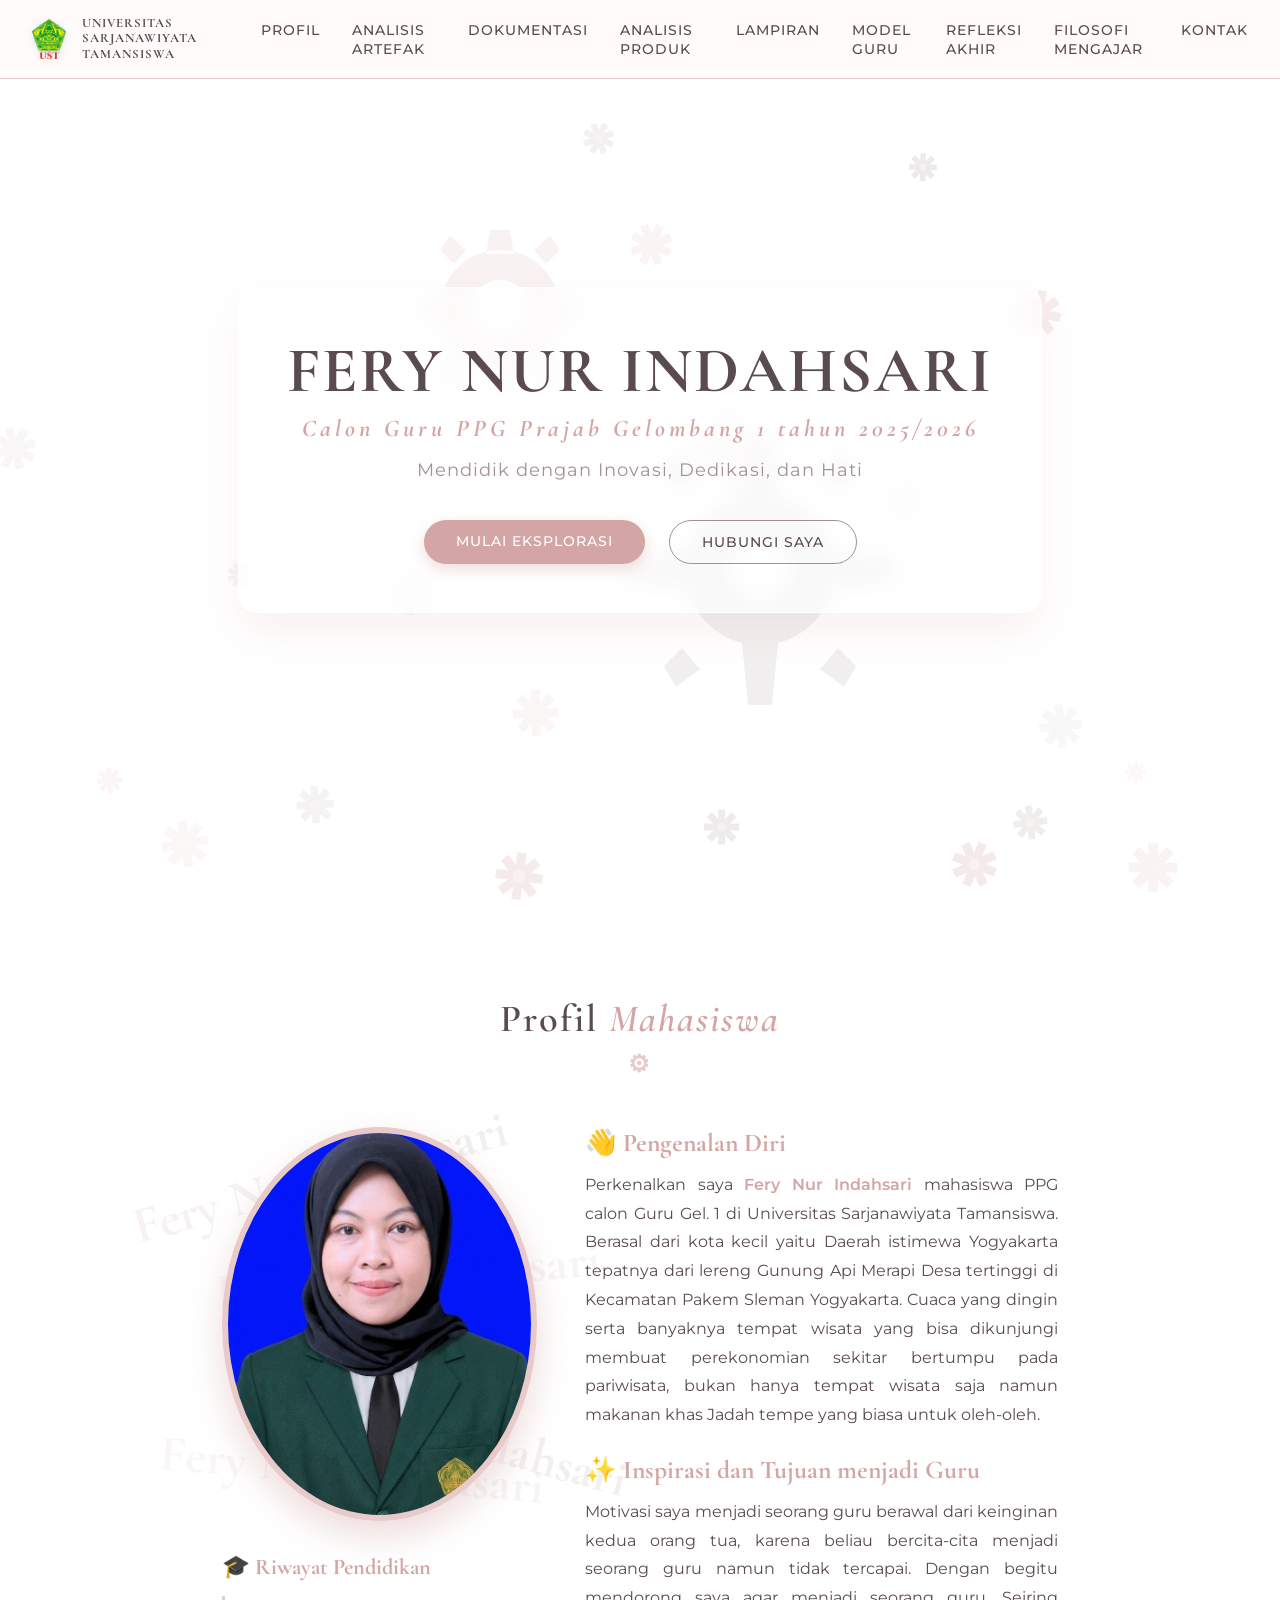
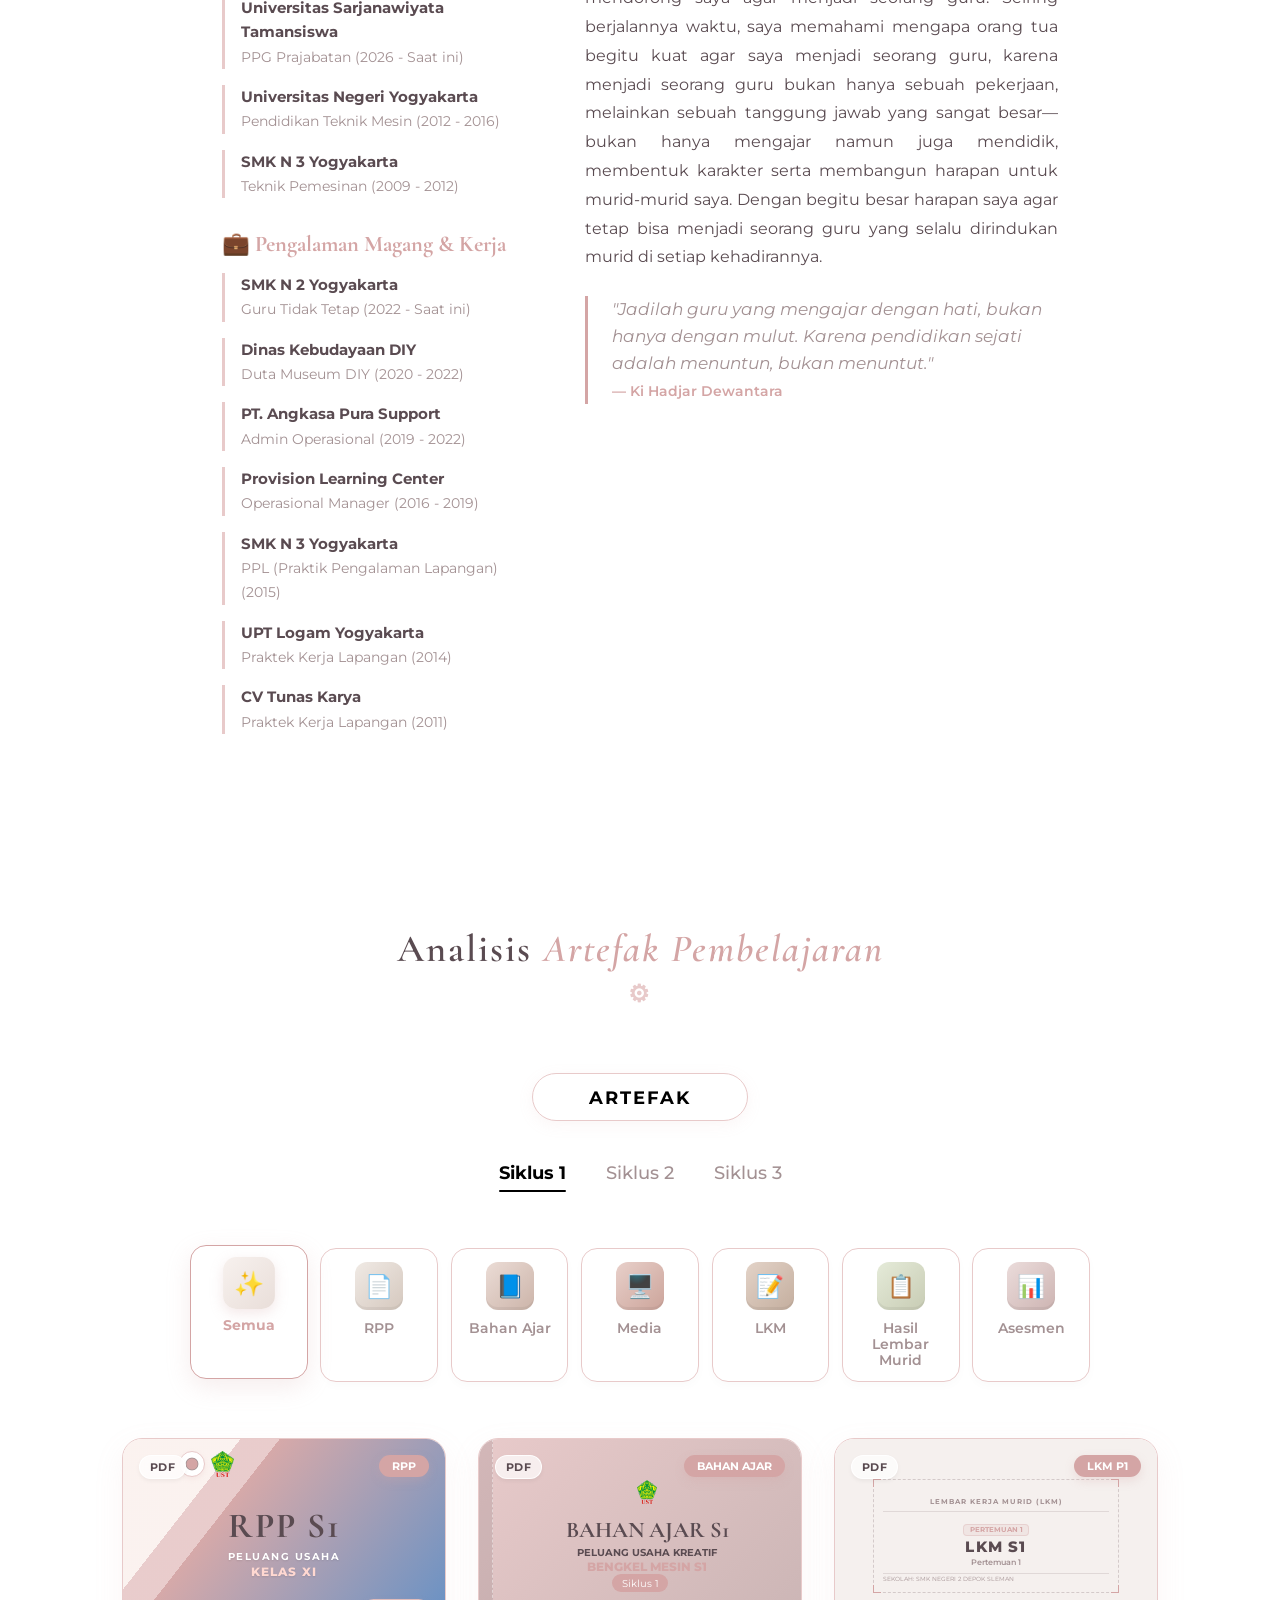
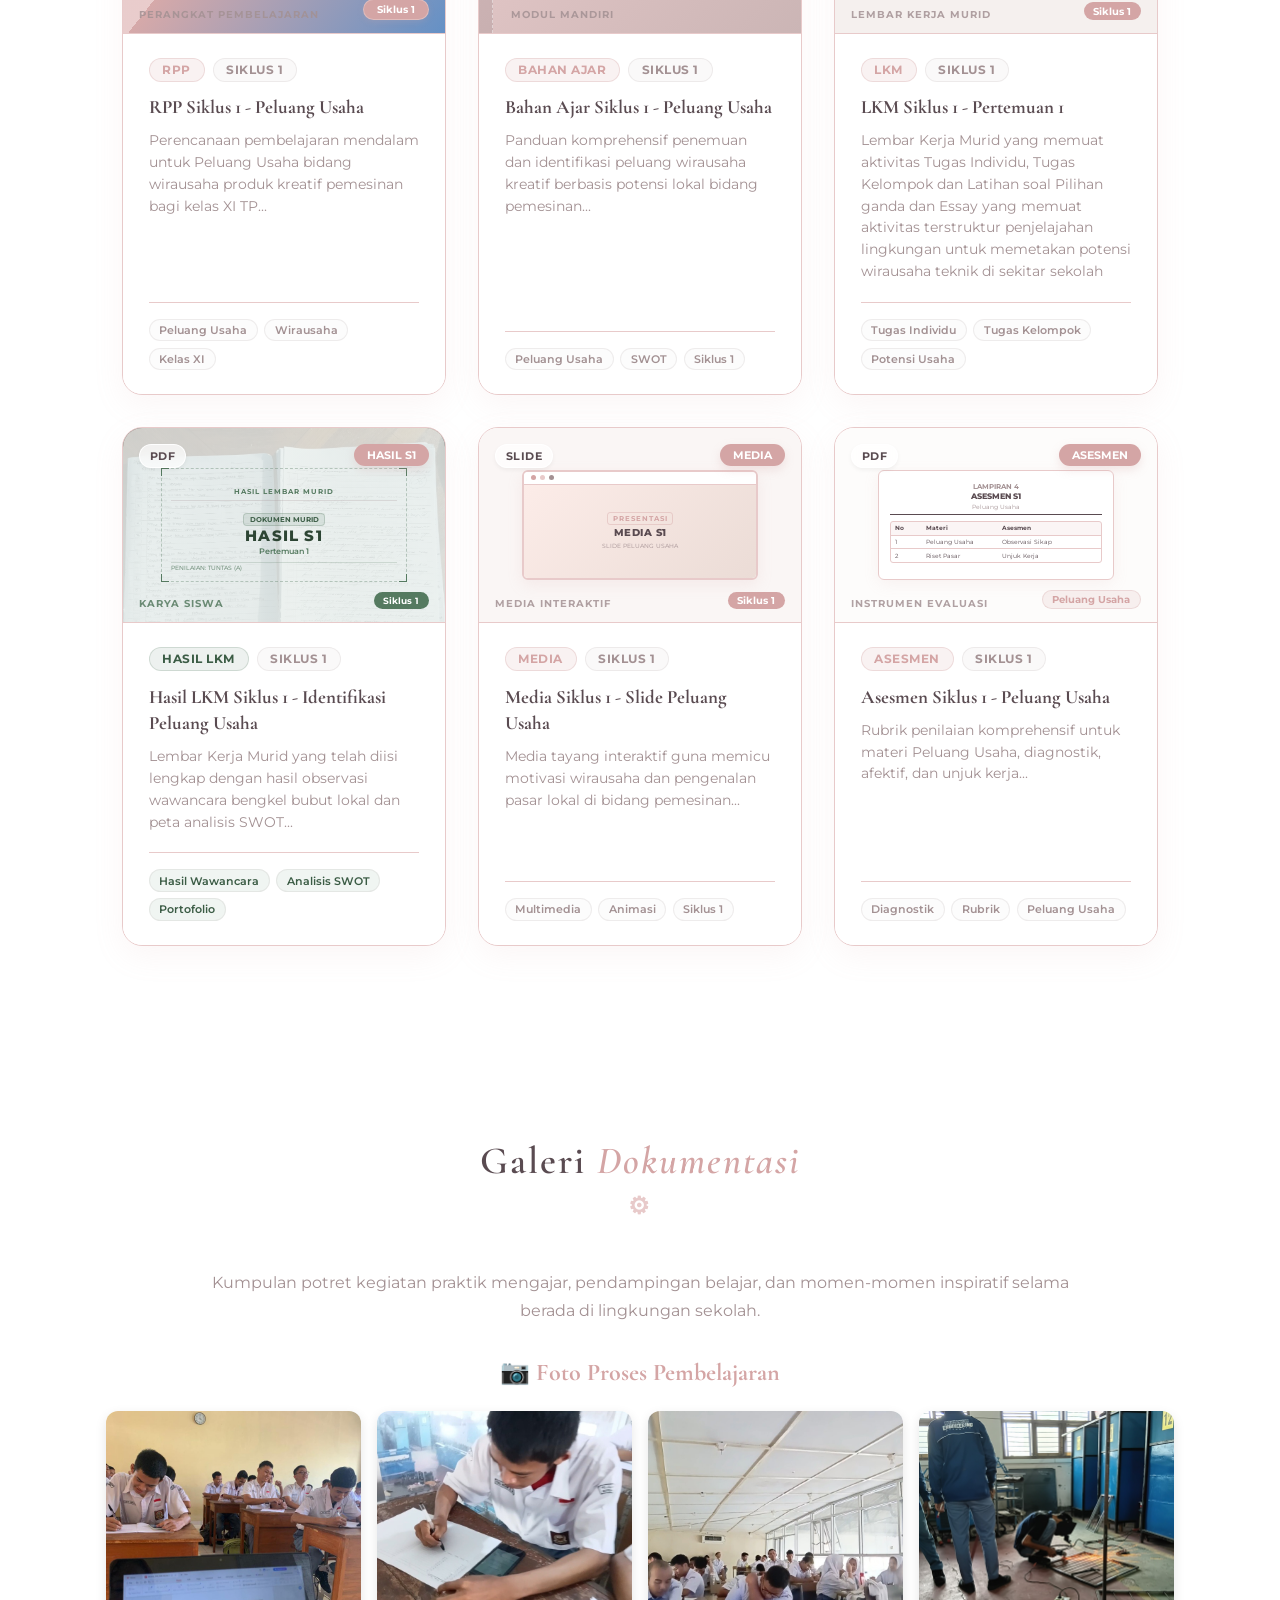
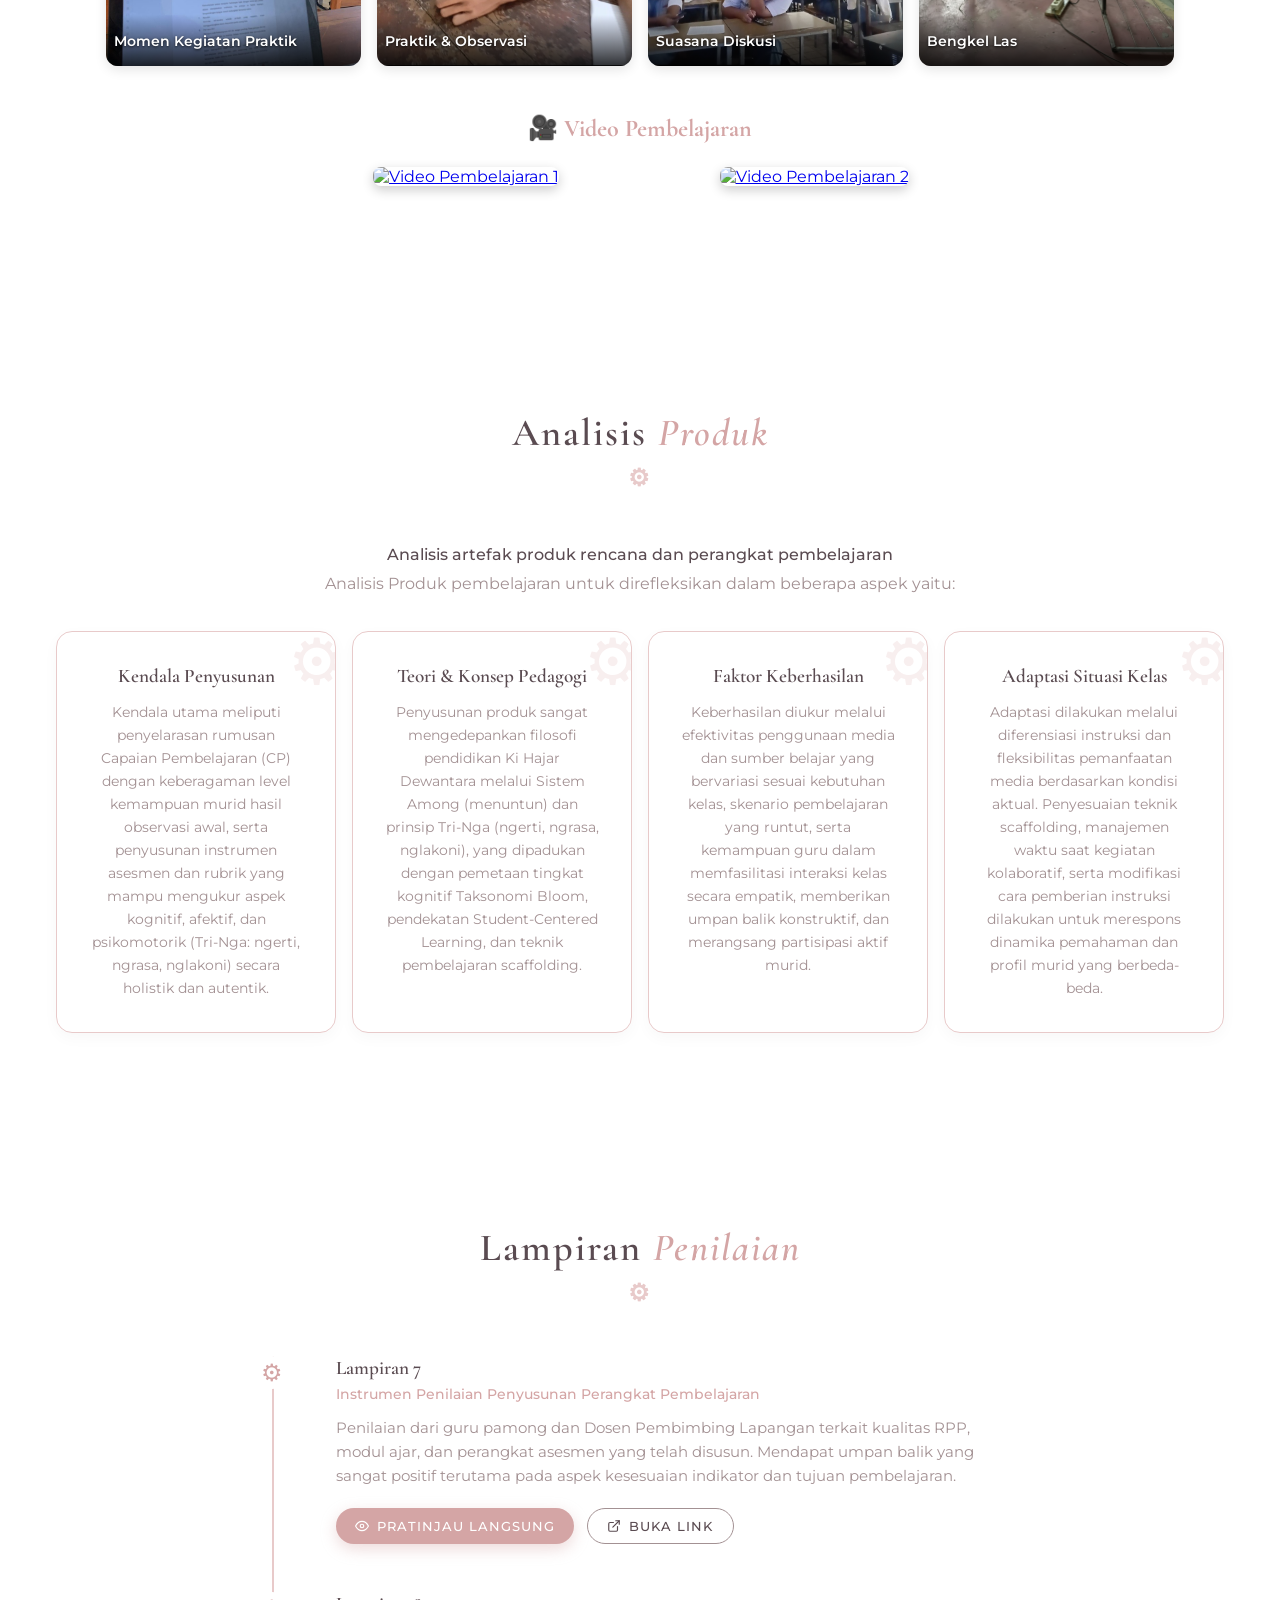
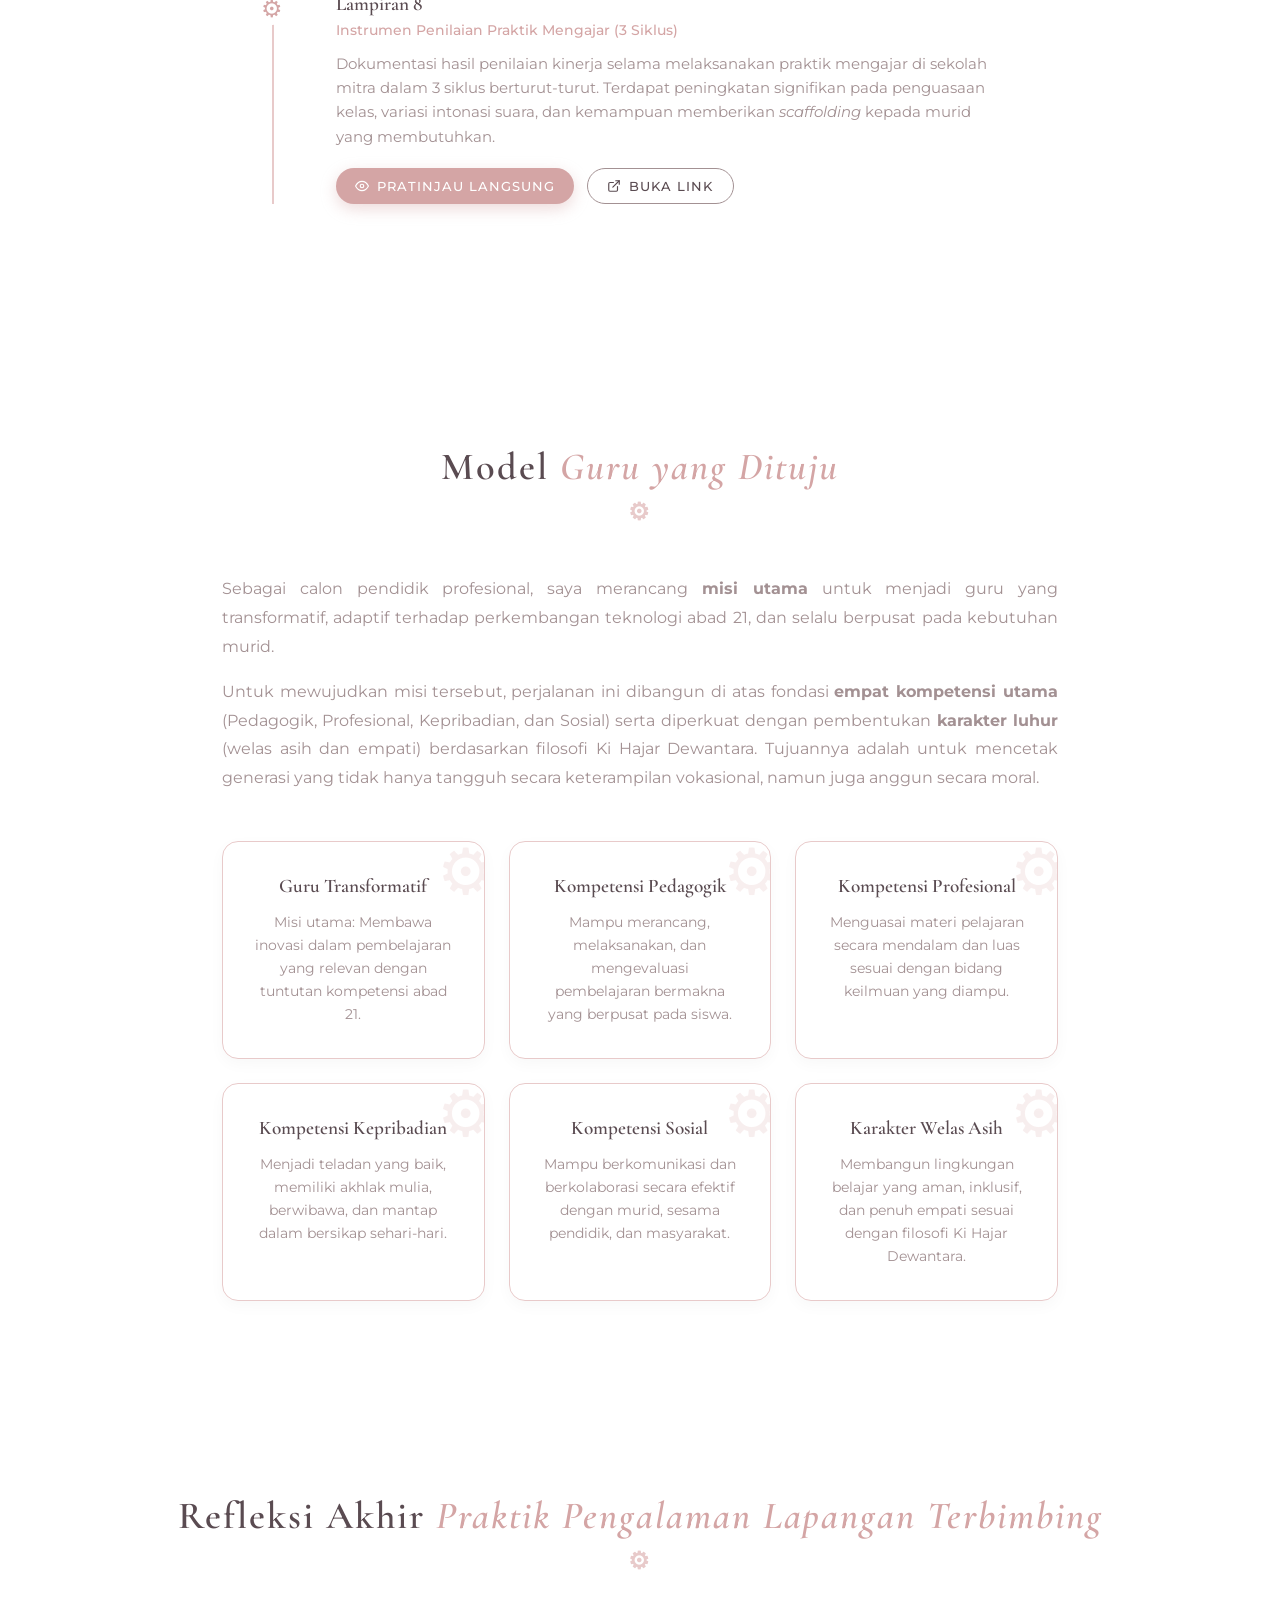
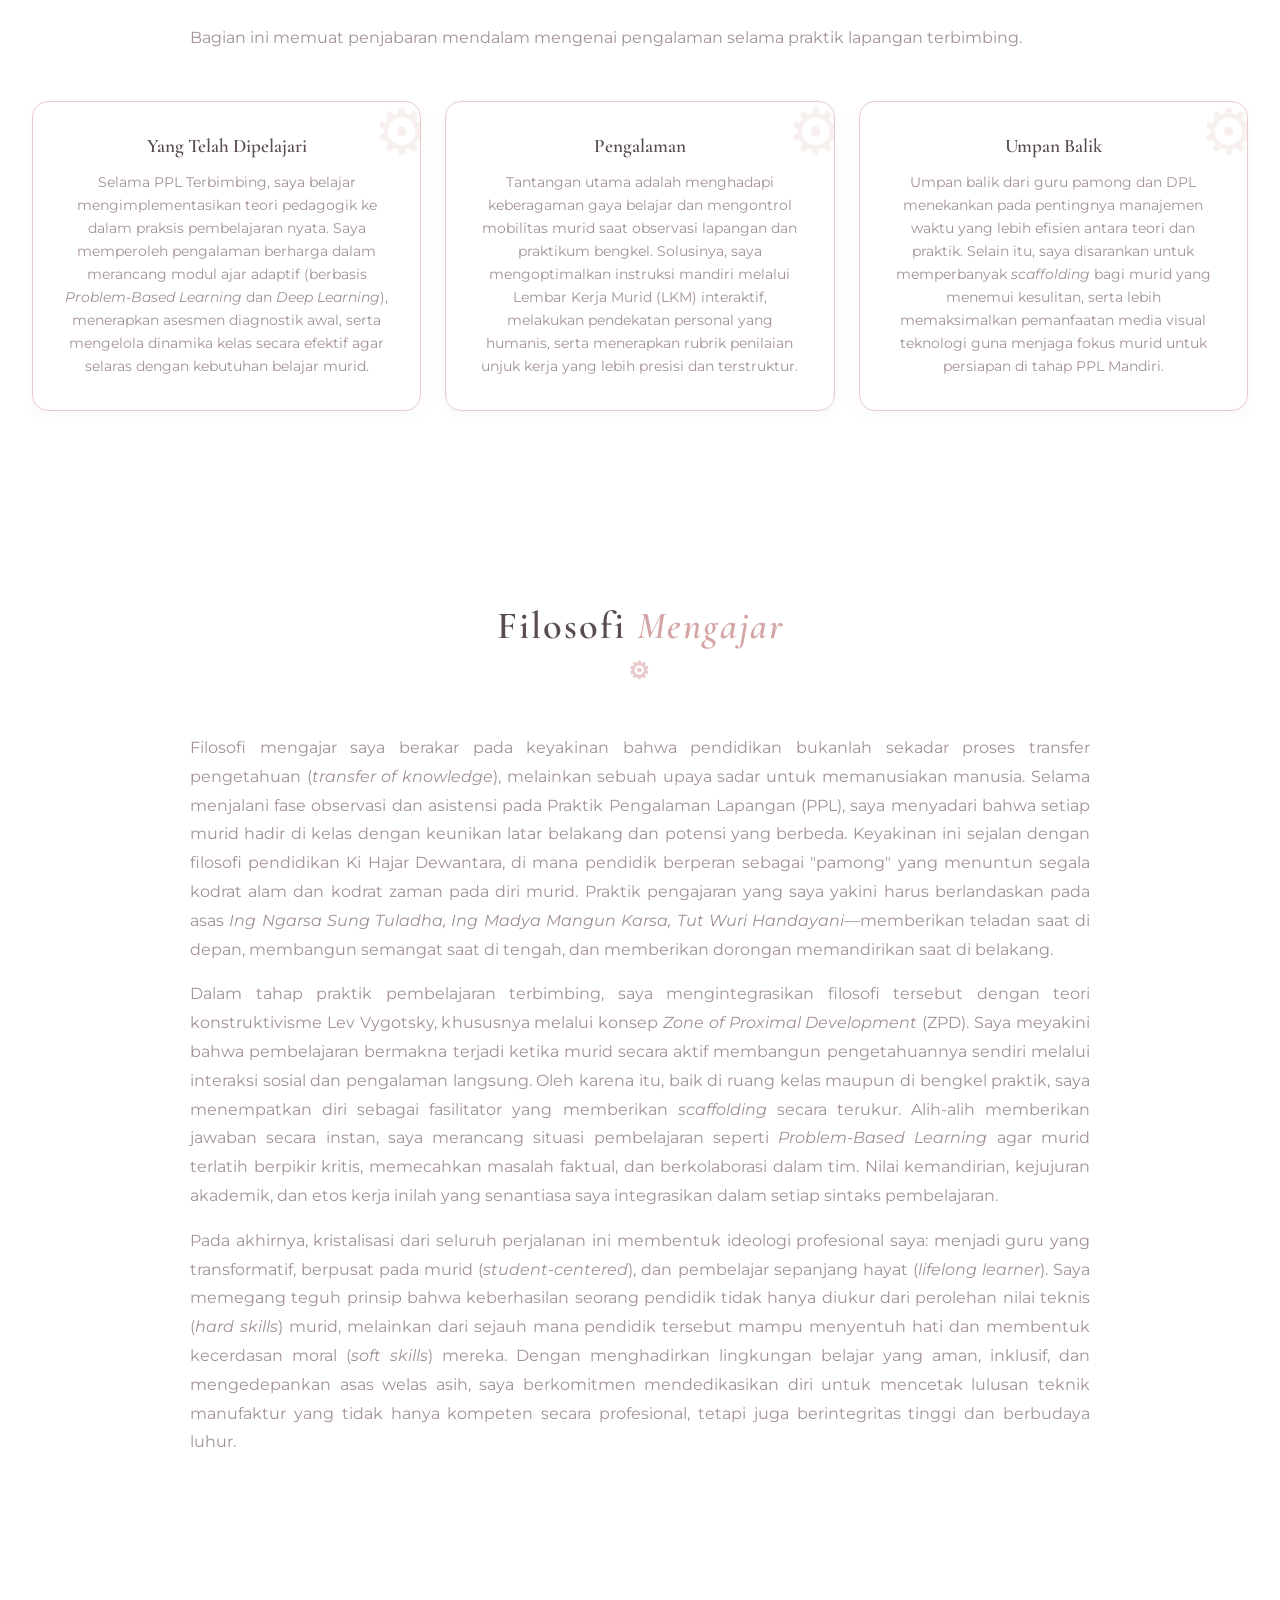
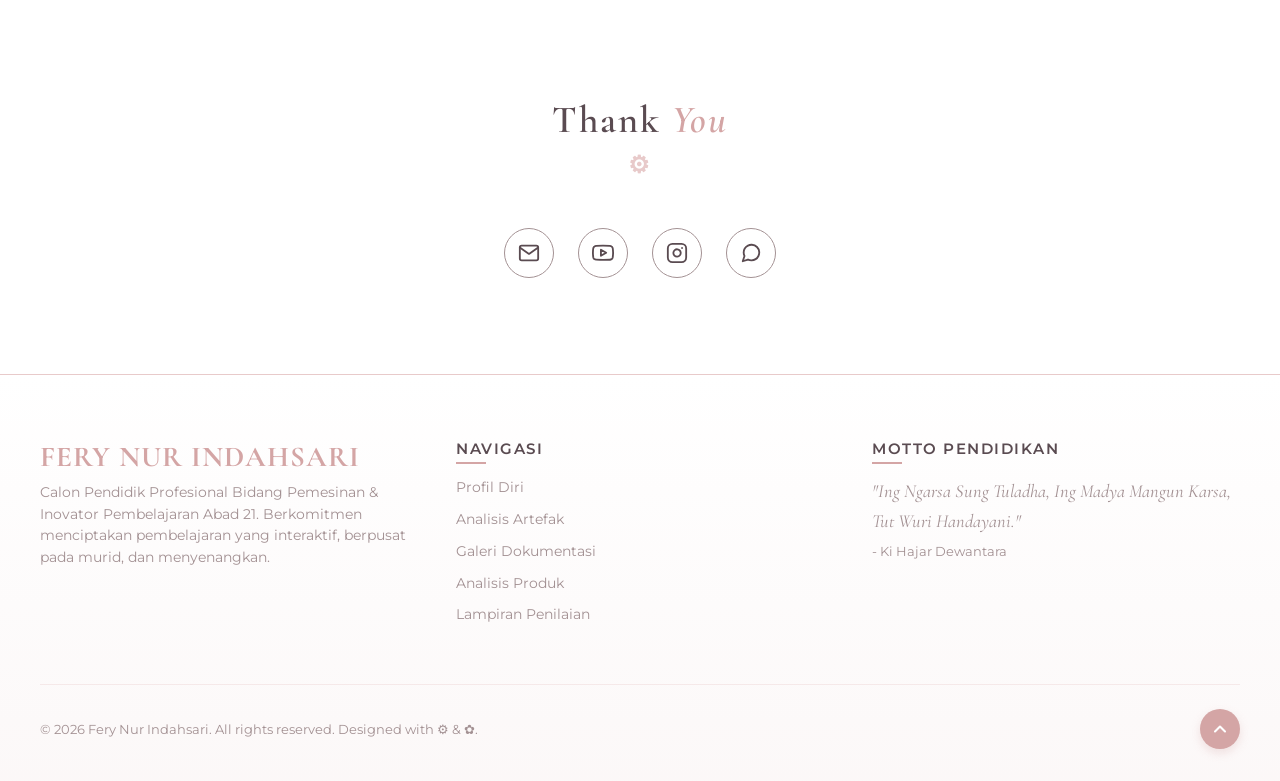
==== commit 38f9ce75: "Add files via upload" ====
--- a/index.html
+++ b/index.html
@@ -884,6 +884,66 @@
       border-radius: 50px;
     }
 
+    /* Graded/Hasil LKM design style */
+    .card-cover-preview.student-work {
+      background: #f0f5f2 !important;
+      background-image: 
+        linear-gradient(rgba(85, 122, 96, 0.05) 1px, transparent 1px),
+        linear-gradient(90deg, rgba(85, 122, 96, 0.05) 1px, transparent 1px);
+      background-size: 15px 15px;
+      border-bottom: 1px solid var(--accent);
+    }
+    
+    .card-cover-preview.student-work .blueprint-corner {
+      border-color: #557a60;
+    }
+    
+    .card-cover-preview.student-work .blueprint-frame {
+      border: 1px dashed rgba(85, 122, 96, 0.35);
+      color: #3b5c45;
+    }
+    
+    .card-cover-preview.student-work .blueprint-cycle {
+      color: #3b5c45;
+      background: rgba(85, 122, 96, 0.12);
+      border: 1px solid rgba(85, 122, 96, 0.25);
+    }
+    
+    .card-cover-preview.student-work .blueprint-label {
+      color: #557a60;
+    }
+    
+    .card-cover-preview.student-work .blueprint-title {
+      color: #2d4534;
+    }
+    
+    .card-cover-preview.student-work .blueprint-subtitle {
+      color: #557a60;
+    }
+    
+    .card-cover-preview.student-work .blueprint-footer {
+      border-top: 1px solid rgba(85, 122, 96, 0.2);
+      color: #557a60;
+    }
+    
+    .card-cover-preview.student-work .cover-footer-left {
+      color: #557a60;
+    }
+    
+    .card-cover-preview.student-work .cover-footer-right {
+      position: absolute;
+      bottom: 0.8rem;
+      right: 1rem;
+      background: #557a60;
+      color: #ffffff;
+      font-size: 0.58rem;
+      font-weight: 700;
+      padding: 0.2rem 0.6rem;
+      border-radius: 50px;
+      z-index: 3;
+    }
+
+
     /* Media Slide Screen Styling (Slide Deck design) */
     .card-cover-preview.media-cover {
       background: #faf6f5 !important;
@@ -1133,7 +1193,7 @@
 
     .capsule-tabs {
       display: grid;
-      grid-template-columns: repeat(6, 1fr);
+      grid-template-columns: repeat(7, 1fr);
       gap: 0.8rem;
       width: 100%;
     }
@@ -1246,6 +1306,9 @@
       display: none !important;
     }
     .projects-grid[data-active-type="lkm"] .project-card:not([data-type="lkm"]) {
+      display: none !important;
+    }
+    .projects-grid[data-active-type="hasil-lkm"] .project-card:not([data-type="hasil-lkm"]) {
       display: none !important;
     }
     .projects-grid[data-active-type="media"] .project-card:not([data-type="media"]) {
@@ -2057,6 +2120,12 @@
             </div>
             <span class="tab-thumbnail-label">LKM</span>
           </button>
+          <button class="capsule-tab-btn" data-type="hasil-lkm">
+            <div class="tab-thumbnail-bg" style="background: linear-gradient(135deg, #e5ebd9, #c8ccb4);">
+              <span class="tab-thumbnail-icon">📋</span>
+            </div>
+            <span class="tab-thumbnail-label">Hasil Lembar Murid</span>
+          </button>
           <button class="capsule-tab-btn" data-type="asesmen">
             <div class="tab-thumbnail-bg" style="background: linear-gradient(135deg, #ebdcdb, #cdb4b2);">
               <span class="tab-thumbnail-icon">📊</span>
@@ -2481,6 +2550,148 @@
             <span class="footer-tag">Teamwork</span>
             <span class="footer-tag">Eksperimen</span>
             <span class="footer-tag">Kolaboratif</span>
+          </div>
+        </div>
+      </div>
+
+      <!-- HASIL LEMBAR MURID Standalone Cards -->
+      <!-- Hasil LKM Siklus 1 -->
+      <div class="project-card fade-in" data-type="hasil-lkm" data-siklus="1" onclick="openPreviewModal(this)"
+           data-preview-image="hasil_lkm_siklus1.png"
+           data-title="Hasil LKM Siklus 1 - Identifikasi Peluang Usaha" 
+           data-url="https://docs.google.com/document/d/1CWZnkhsZd6o-ifNzlc8WKImU0ql4riCR/preview"
+           data-konteks="Dokumentasi hasil pengerjaan LKM Siklus 1 oleh murid. Berisi hasil wawancara dengan pemilik bengkel bubut lokal, pemetaan SWOT usaha pemesinan, dan analisis potensi pasar di sekitar sekolah."
+           data-tujuan="Menunjukkan portofolio otentik murid dalam melakukan riset lapangan secara mandiri serta mengidentifikasi peluang wirausaha riil berdasarkan analisis SWOT terstruktur."
+           data-kelebihan="Murid mampu memetakan potensi usaha lokal dengan sangat detail, mengaitkan teori kewirausahaan dengan kondisi bengkel nyata, serta menyusun analisis SWOT secara objektif."
+           data-kekurangan="Beberapa kelompok masih membutuhkan bimbingan intensif dalam mengestimasikan proyeksi kelayakan finansial sederhana dari peluang usaha yang mereka temukan.">
+        <div class="card-cover-preview student-work" style="background: linear-gradient(rgba(240, 245, 242, 0.82), rgba(240, 245, 242, 0.88)), url('hasil_lkm_siklus1.png') center/cover no-repeat !important;">
+          <span class="cover-format-badge">PDF</span>
+          <span class="cover-category-badge">Hasil S1</span>
+          <div class="blueprint-frame">
+            <div class="blueprint-corner tl"></div>
+            <div class="blueprint-corner tr"></div>
+            <div class="blueprint-corner bl"></div>
+            <div class="blueprint-corner br"></div>
+            <div class="blueprint-header">
+              <span class="blueprint-label">HASIL LEMBAR MURID</span>
+            </div>
+            <div class="blueprint-body">
+              <span class="blueprint-cycle">DOKUMEN MURID</span>
+              <h4 class="blueprint-title">HASIL S1</h4>
+              <p class="blueprint-subtitle">Pertemuan 1</p>
+            </div>
+            <div class="blueprint-footer">
+              <span>PENILAIAN: TUNTAS (A)</span>
+            </div>
+          </div>
+          <span class="cover-footer-left">KARYA SISWA</span>
+          <span class="cover-footer-right">Siklus 1</span>
+        </div>
+        <div class="card-content-area">
+          <div class="card-tags">
+            <span class="card-tag tag-category" style="background: rgba(85, 122, 96, 0.1); color: #3b5c45; border: 1px solid rgba(85, 122, 96, 0.2);">Hasil LKM</span>
+            <span class="card-tag tag-cycle">SIKLUS 1</span>
+          </div>
+          <h3 class="card-item-title">Hasil LKM Siklus 1 - Identifikasi Peluang Usaha</h3>
+          <p class="card-item-desc">Lembar Kerja Murid yang telah diisi lengkap dengan hasil observasi wawancara bengkel bubut lokal dan peta analisis SWOT...</p>
+          <div class="card-footer-tags">
+            <span class="footer-tag" style="background: #f0f5f2; color: #3b5c45;">Hasil Wawancara</span>
+            <span class="footer-tag" style="background: #f0f5f2; color: #3b5c45;">Analisis SWOT</span>
+            <span class="footer-tag" style="background: #f0f5f2; color: #3b5c45;">Portofolio</span>
+          </div>
+        </div>
+      </div>
+
+      <!-- Hasil LKM Siklus 2 -->
+      <div class="project-card fade-in" data-type="hasil-lkm" data-siklus="2" onclick="openPreviewModal(this)"
+           data-preview-image="hasil_lkm_siklus2.png"
+           data-title="Hasil LKM Siklus 2 - Analisis Studi Kasus HAKI" 
+           data-url="https://docs.google.com/document/d/1cvqnGdP1CQkJOVdjQjnnBZld6rlaSPeQ/preview"
+           data-konteks="Portofolio pengerjaan LKM Siklus 2 berbasis Problem-Based Learning (PBL). Murid secara berkelompok menganalisis sengketa hak paten desain industri (HAKI) baik komponen otomotif dan lainnya guna merumuskan solusi etis perlindungannya."
+           data-tujuan="Mendokumentasikan nalar kritis dan pemahaman hukum murid dalam menganalisis kasus plagiarisme karya cipta intelektual secara objektif di bidang manufaktur."
+           data-kelebihan="Hasil diskusi menunjukkan kedalaman analisis hukum yang luar biasa dari murid, serta kemampuan memformulasikan modifikasi desain yang legal dan etis."
+           data-kekurangan="Keterbatasan pemahaman teknis istilah hukum formal sempat memperlambat pengerjaan, namun berhasil diatasi melalui fasilitasi reduksi didaktis oleh pendidik.">
+        <div class="card-cover-preview student-work" style="background: linear-gradient(rgba(240, 245, 242, 0.82), rgba(240, 245, 242, 0.88)), url('hasil_lkm_siklus2.png') center/cover no-repeat !important;">
+          <span class="cover-format-badge">PDF</span>
+          <span class="cover-category-badge">Hasil S2</span>
+          <div class="blueprint-frame">
+            <div class="blueprint-corner tl"></div>
+            <div class="blueprint-corner tr"></div>
+            <div class="blueprint-corner bl"></div>
+            <div class="blueprint-corner br"></div>
+            <div class="blueprint-header">
+              <span class="blueprint-label">HASIL LEMBAR MURID</span>
+            </div>
+            <div class="blueprint-body">
+              <span class="blueprint-cycle">STUDI KASUS PBL</span>
+              <h4 class="blueprint-title">HASIL S2</h4>
+              <p class="blueprint-subtitle">Analisis HAKI</p>
+            </div>
+            <div class="blueprint-footer">
+              <span>PENILAIAN: TUNTAS (A)</span>
+            </div>
+          </div>
+          <span class="cover-footer-left">KARYA SISWA</span>
+          <span class="cover-footer-right">Siklus 2</span>
+        </div>
+        <div class="card-content-area">
+          <div class="card-tags">
+            <span class="card-tag tag-category" style="background: rgba(85, 122, 96, 0.1); color: #3b5c45; border: 1px solid rgba(85, 122, 96, 0.2);">Hasil LKM</span>
+            <span class="card-tag tag-cycle">SIKLUS 2</span>
+          </div>
+          <h3 class="card-item-title">Hasil LKM Siklus 2 - Analisis Studi Kasus HAKI</h3>
+          <p class="card-item-desc">Dokumentasi nalar kritis kelompok dalam memformulasikan solusi perlindungan HAKI dan modifikasi desain produk legal...</p>
+          <div class="card-footer-tags">
+            <span class="footer-tag" style="background: #f0f5f2; color: #3b5c45;">Problem Solving</span>
+            <span class="footer-tag" style="background: #f0f5f2; color: #3b5c45;">Legalitas HAKI</span>
+            <span class="footer-tag" style="background: #f0f5f2; color: #3b5c45;">Diskusi Tim</span>
+          </div>
+        </div>
+      </div>
+
+      <!-- Hasil LKM Siklus 3 -->
+      <div class="project-card fade-in" data-type="hasil-lkm" data-siklus="3" onclick="openPreviewModal(this)"
+           data-preview-image="hasil_lkm_siklus3.png"
+           data-title="Hasil LKM Siklus 3 - Perencanaan Produksi Massal" 
+           data-url="https://docs.google.com/document/d/10db256nSPqcROkVkCwQP1HZd80TBf94j/preview"
+           data-konteks="Portofolio LKM Siklus 3 berbasis evaluasi individu. Murid kelas XII TFLM menguraikan konsep teoretis perencanaan produksi massal, karakteristik utama proses produksi, keuntungan efisiensi tenaga kerja dan waktu, serta memecahkan soal pilihan ganda dan essay terkait."
+           data-tujuan="Mengukur tingkat pemahaman kognitif murid mengenai karakteristik, keuntungan, dan aspek perencanaan produksi massal manufaktur secara komprehensif."
+           data-kelebihan="Murid mampu menjabarkan sifat produksi massal dengan sangat terstruktur dan detail, serta menunjukkan ketelitian tinggi dalam menjawab evaluasi teoretis."
+           data-kekurangan="Beberapa murid masih memerlukan bimbingan dalam merumuskan definisi formal perencanaan produksi menurut literatur ahli secara lengkap.">
+        <div class="card-cover-preview student-work" style="background: linear-gradient(rgba(240, 245, 242, 0.82), rgba(240, 245, 242, 0.88)), url('hasil_lkm_siklus3.png') center/cover no-repeat !important;">
+          <span class="cover-format-badge">PDF</span>
+          <span class="cover-category-badge">Hasil S3</span>
+          <div class="blueprint-frame">
+            <div class="blueprint-corner tl"></div>
+            <div class="blueprint-corner tr"></div>
+            <div class="blueprint-corner bl"></div>
+            <div class="blueprint-corner br"></div>
+            <div class="blueprint-header">
+              <span class="blueprint-label">HASIL LEMBAR MURID</span>
+            </div>
+            <div class="blueprint-body">
+              <span class="blueprint-cycle">PRODUKSI MASSAL</span>
+              <h4 class="blueprint-title">HASIL S3</h4>
+              <p class="blueprint-subtitle">Perencanaan &amp; Teori</p>
+            </div>
+            <div class="blueprint-footer">
+              <span>PENILAIAN: TUNTAS (A)</span>
+            </div>
+          </div>
+          <span class="cover-footer-left">KARYA SISWA</span>
+          <span class="cover-footer-right">Siklus 3</span>
+        </div>
+        <div class="card-content-area">
+          <div class="card-tags">
+            <span class="card-tag tag-category" style="background: rgba(85, 122, 96, 0.1); color: #3b5c45; border: 1px solid rgba(85, 122, 96, 0.2);">Hasil LKM</span>
+            <span class="card-tag tag-cycle">SIKLUS 3</span>
+          </div>
+          <h3 class="card-item-title">Hasil LKM Siklus 3 - Perencanaan Produksi Massal</h3>
+          <p class="card-item-desc">Lembar Kerja Murid yang telah diisi lengkap dengan lembar jawaban evaluasi pilihan ganda dan esai mengenai konsep perencanaan produksi massal...</p>
+          <div class="card-footer-tags">
+            <span class="footer-tag" style="background: #f0f5f2; color: #3b5c45;">Produksi Massal</span>
+            <span class="footer-tag" style="background: #f0f5f2; color: #3b5c45;">Evaluasi Teori</span>
+            <span class="footer-tag" style="background: #f0f5f2; color: #3b5c45;">Pilihan Ganda</span>
           </div>
         </div>
       </div>
@@ -3191,16 +3402,31 @@
       window.openPreviewModal = function(btn) {
         const title = btn.getAttribute('data-title');
         const url = btn.getAttribute('data-url');
+        const previewImage = btn.getAttribute('data-preview-image');
         const konteks = btn.getAttribute('data-konteks') || 'Belum ada data konteks.';
         const tujuan = btn.getAttribute('data-tujuan') || 'Belum ada data tujuan.';
         const kelebihan = btn.getAttribute('data-kelebihan') || 'Belum ada data kelebihan.';
         const kekurangan = btn.getAttribute('data-kekurangan') || 'Belum ada data kekurangan.';
 
         document.getElementById('modalTitle').textContent = title;
-        document.getElementById('modalIframe').src = url;
         
-        let viewUrl = url.replace('/preview', '/view').replace('/embed', '/view');
-        document.getElementById('modalExternalLink').href = viewUrl;
+        const iframe = document.getElementById('modalIframe');
+        const img = document.getElementById('modalImage');
+
+        if (previewImage) {
+          iframe.style.display = 'none';
+          iframe.src = '';
+          img.style.display = 'block';
+          img.src = previewImage;
+          document.getElementById('modalExternalLink').href = previewImage;
+        } else {
+          img.style.display = 'none';
+          img.src = '';
+          iframe.style.display = 'block';
+          iframe.src = url;
+          let viewUrl = url.replace('/preview', '/view').replace('/embed', '/view');
+          document.getElementById('modalExternalLink').href = viewUrl;
+        }
 
         // Populate tab contents
         document.getElementById('tab-konteks-content').innerHTML = konteks;
@@ -3218,6 +3444,8 @@
       window.closePreviewModal = function() {
         document.getElementById('previewModal').classList.remove('active');
         document.getElementById('modalIframe').src = '';
+        const img = document.getElementById('modalImage');
+        if (img) img.src = '';
         document.body.style.overflow = '';
       };
 
@@ -3256,6 +3484,7 @@
       <div class="preview-modal-body">
         <div class="preview-modal-iframe-wrapper">
           <iframe id="modalIframe" src="" frameborder="0" allowfullscreen></iframe>
+          <img id="modalImage" src="" style="width: 100%; height: 100%; object-fit: contain; background: #fafafa; display: none;" alt="Pratinjau Foto" />
         </div>
         <div class="preview-modal-sidebar">
           <div class="modal-tabs-header">
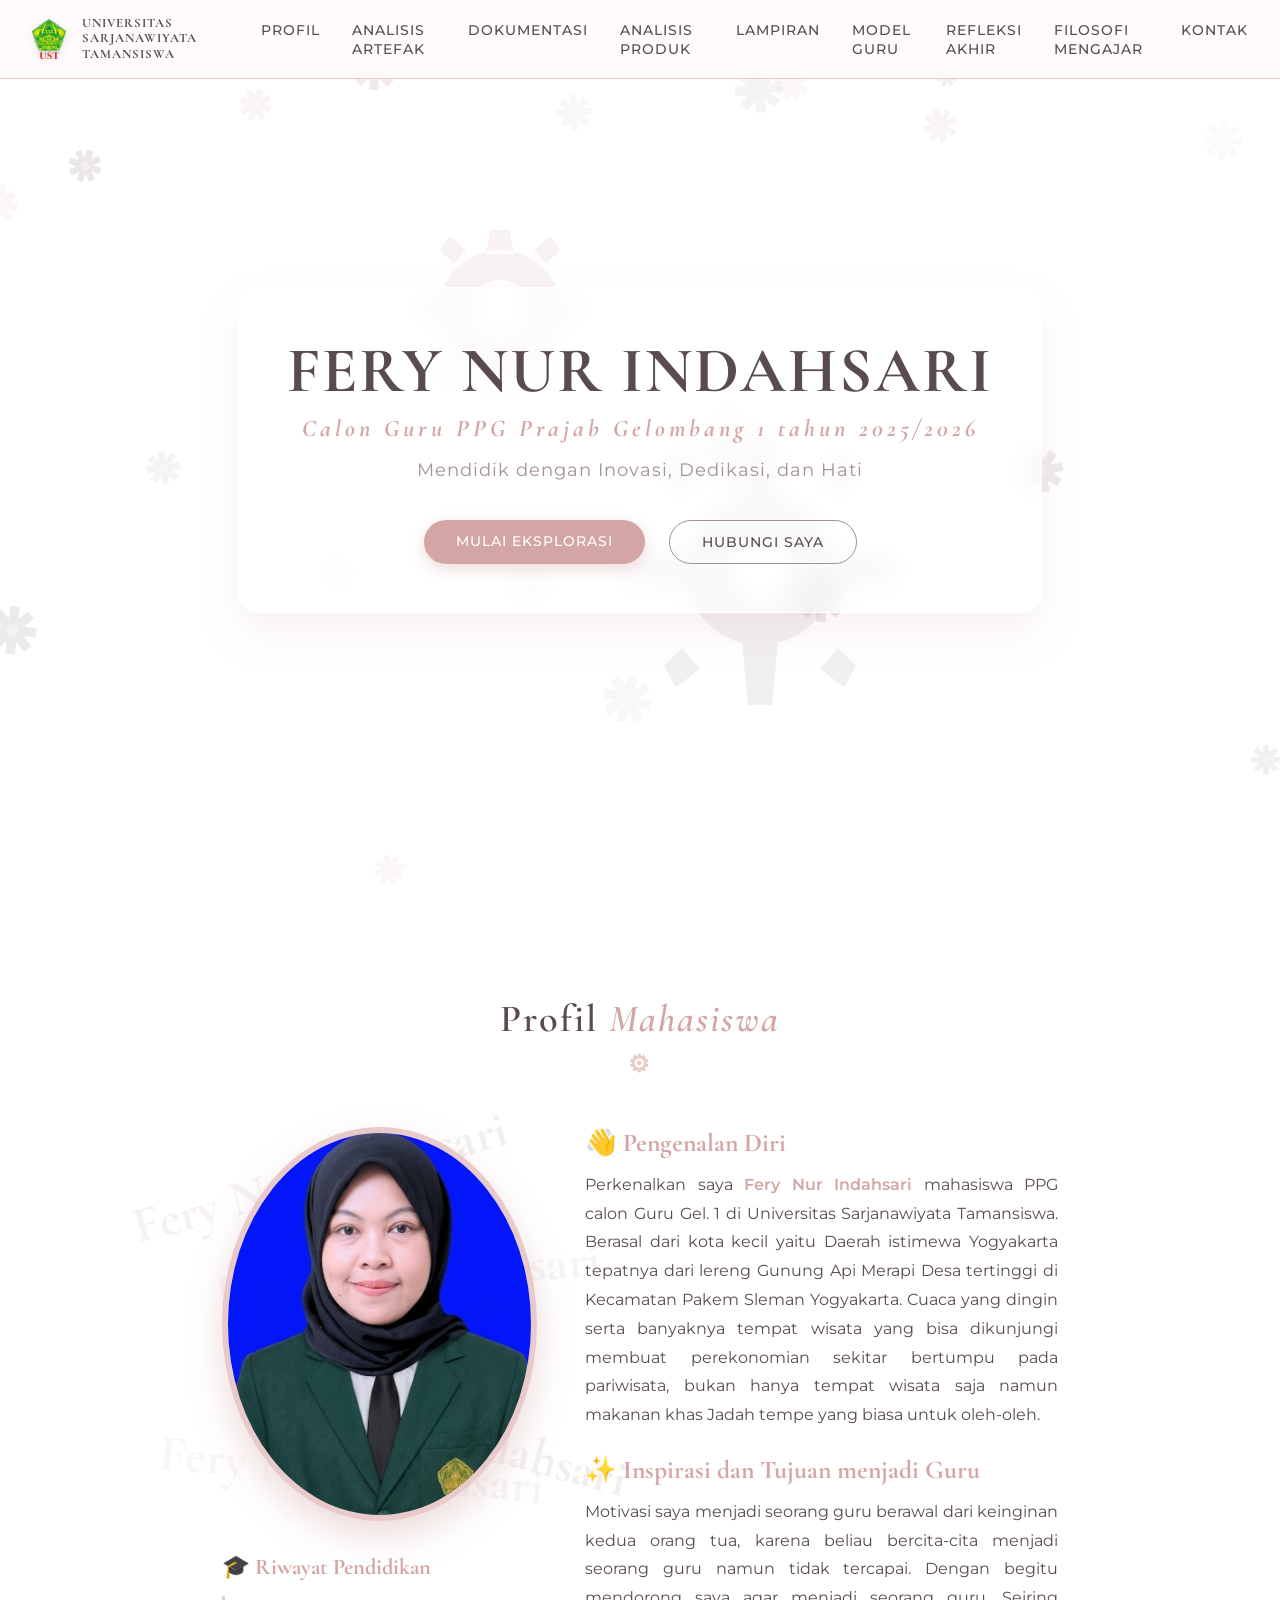
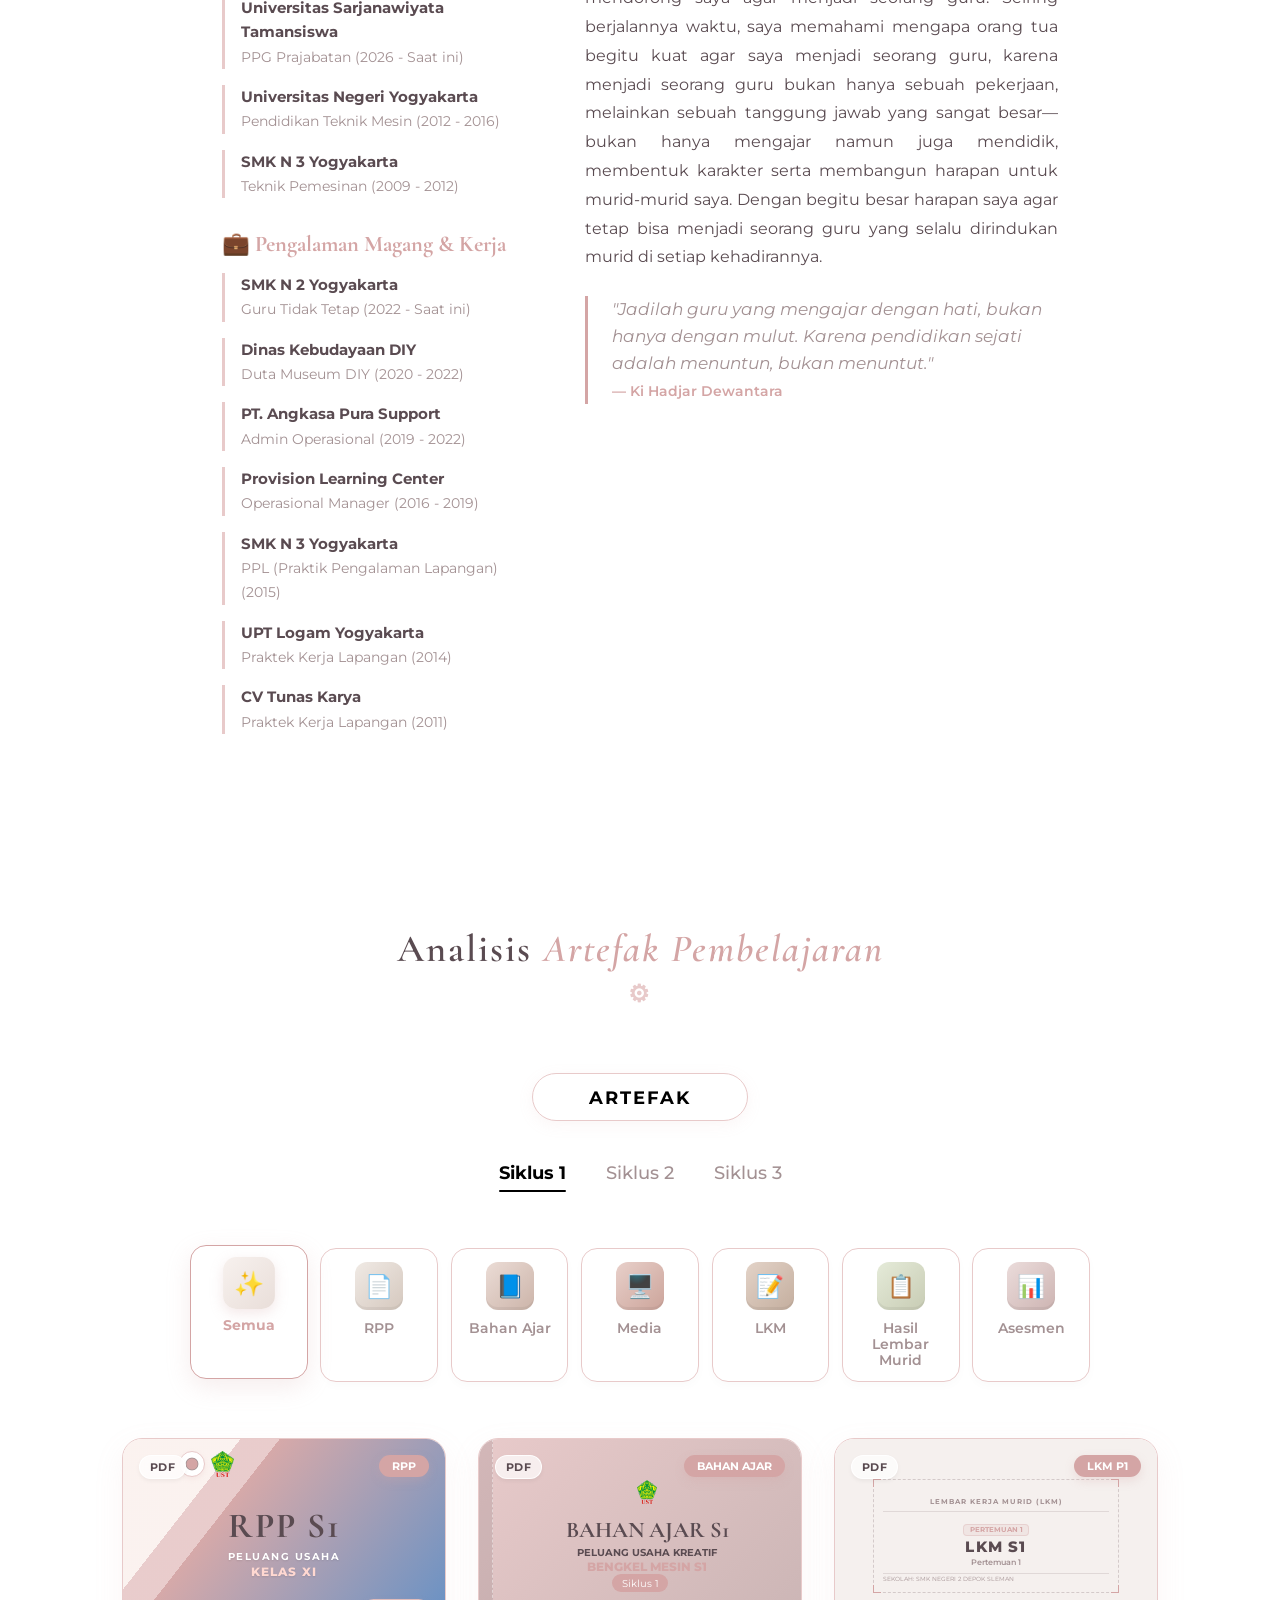
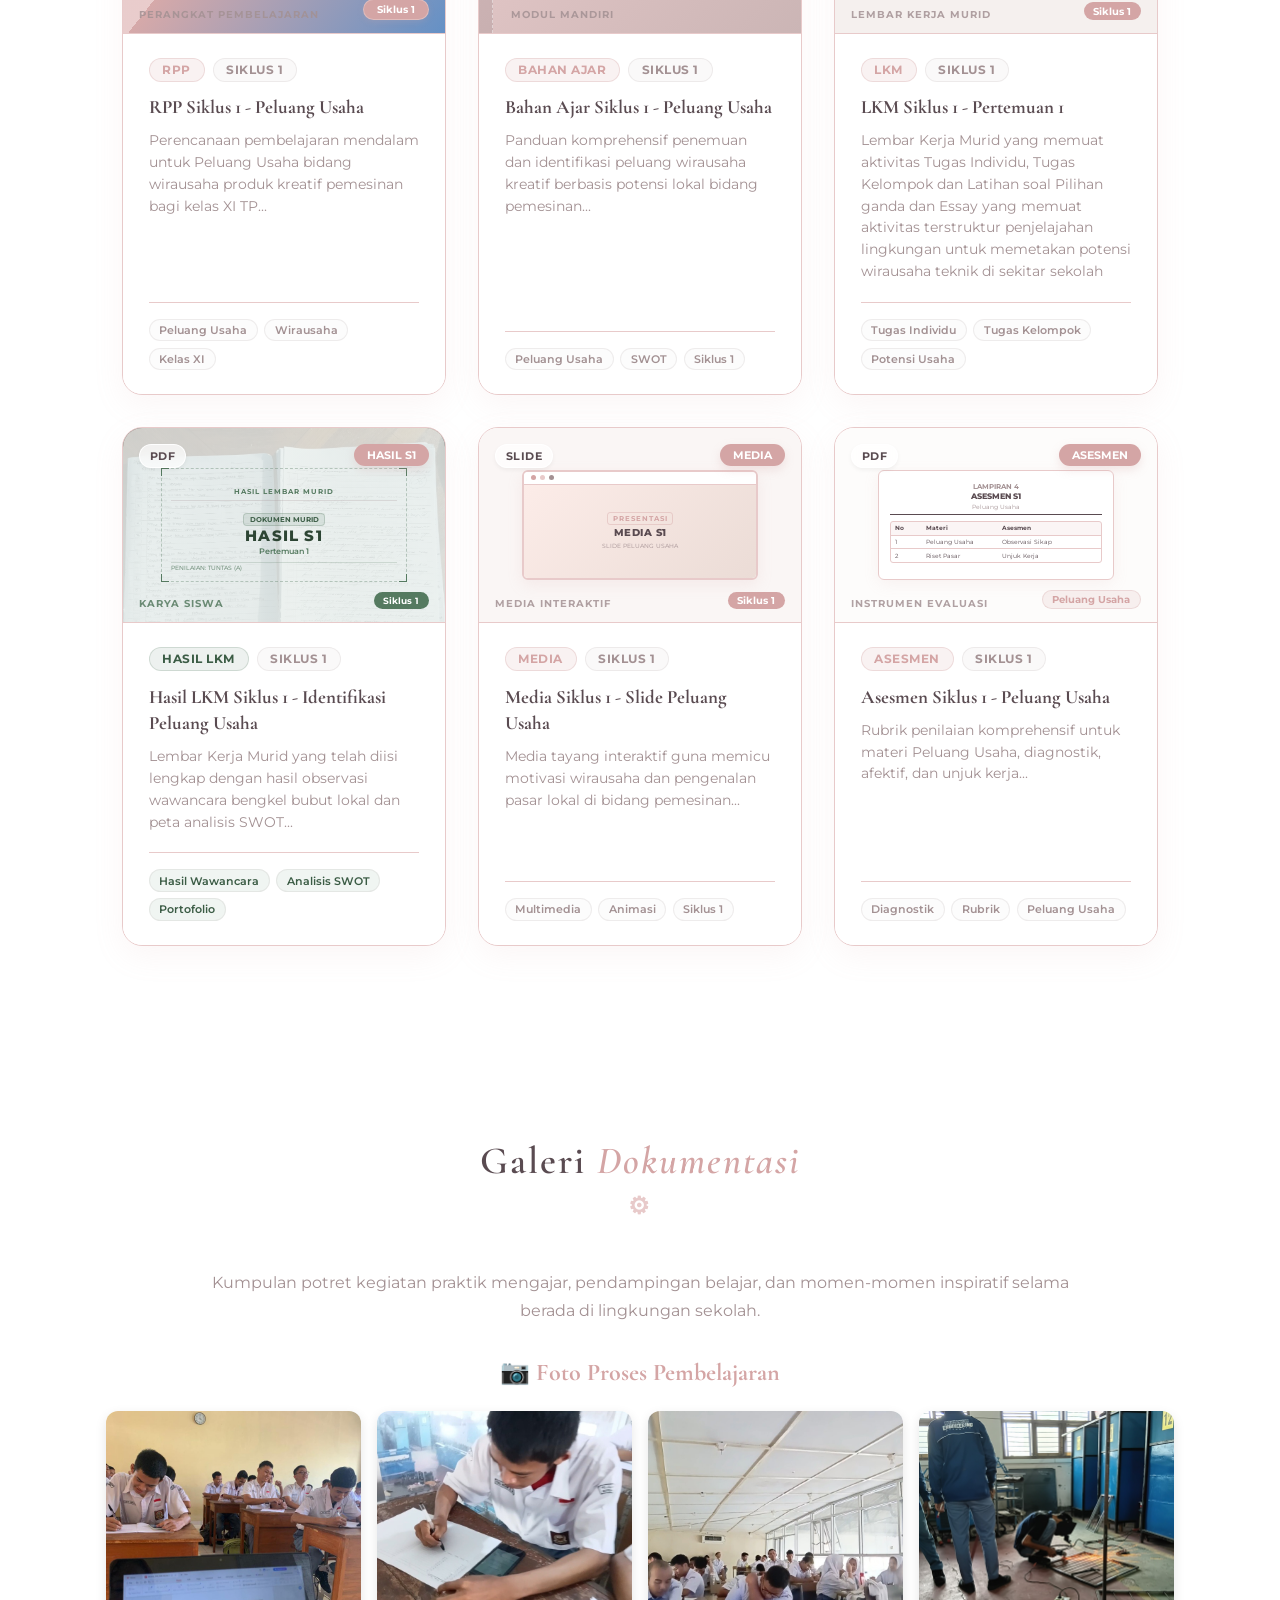
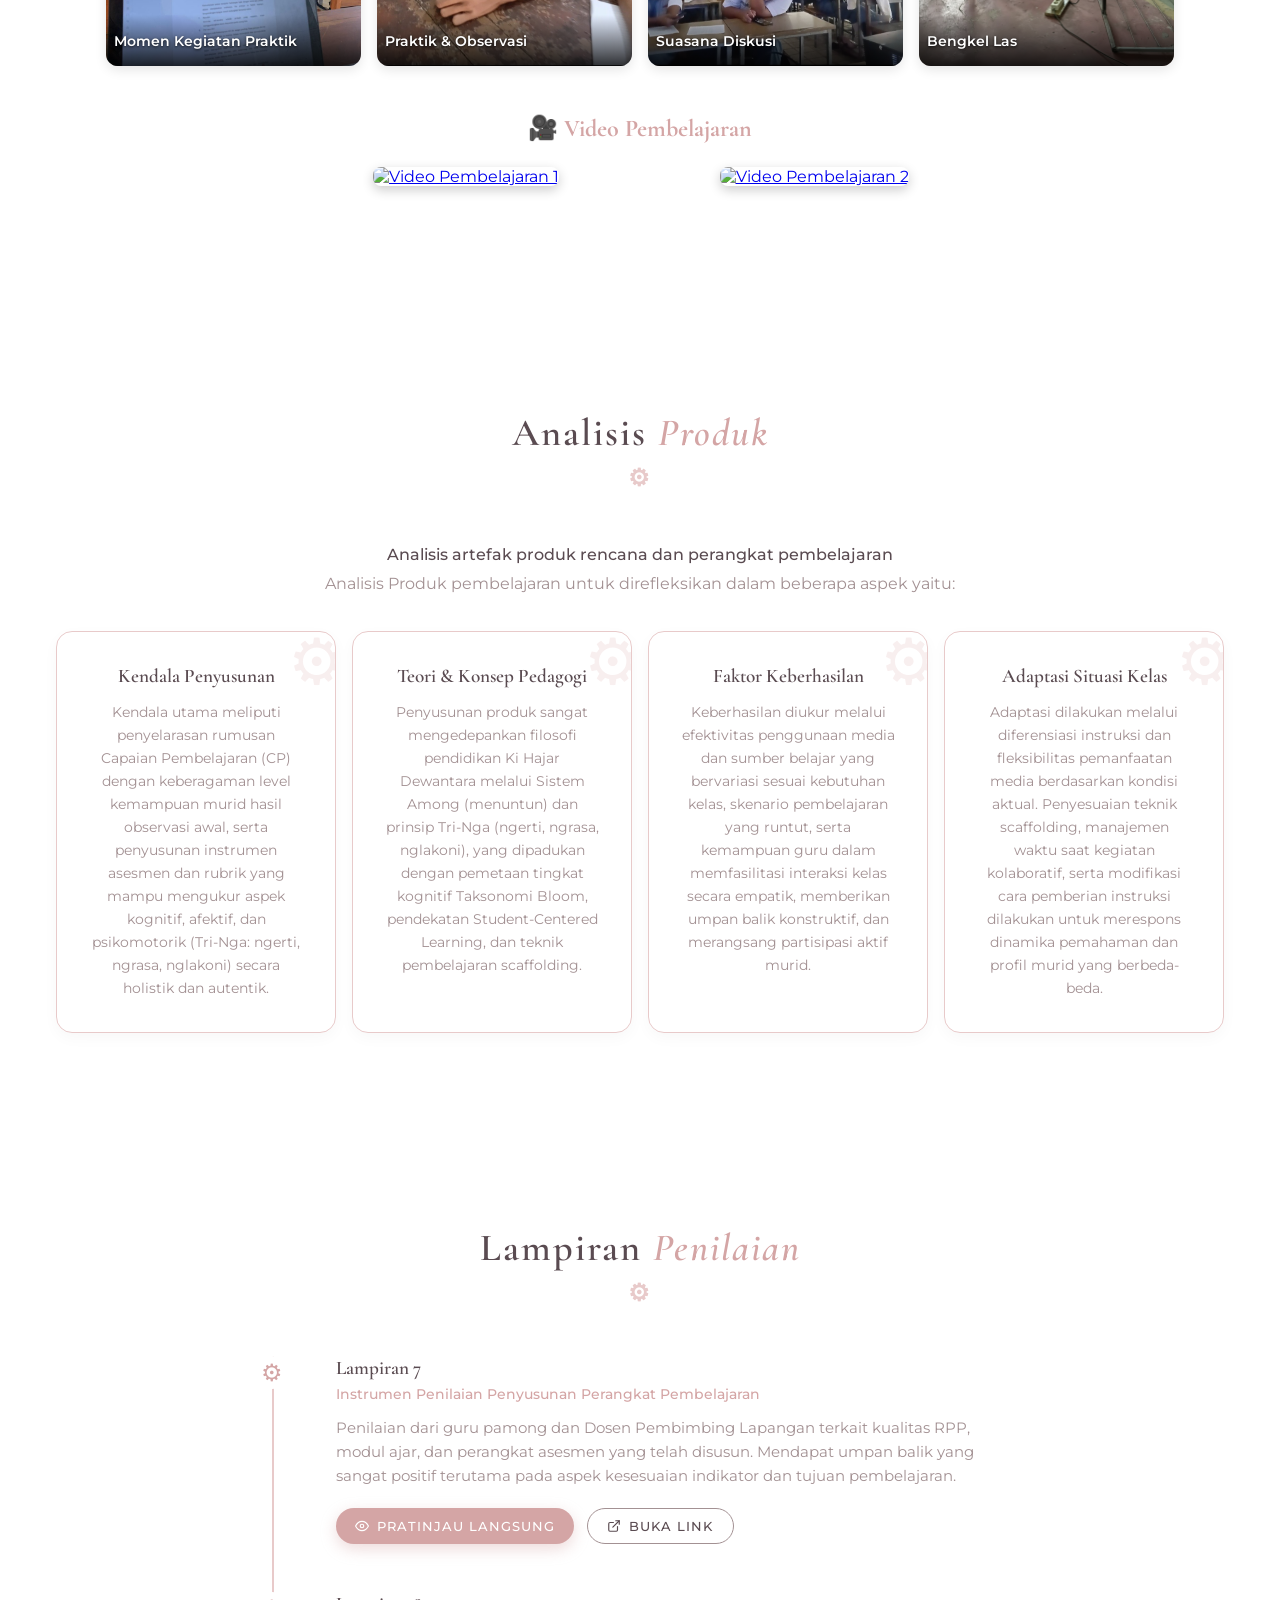
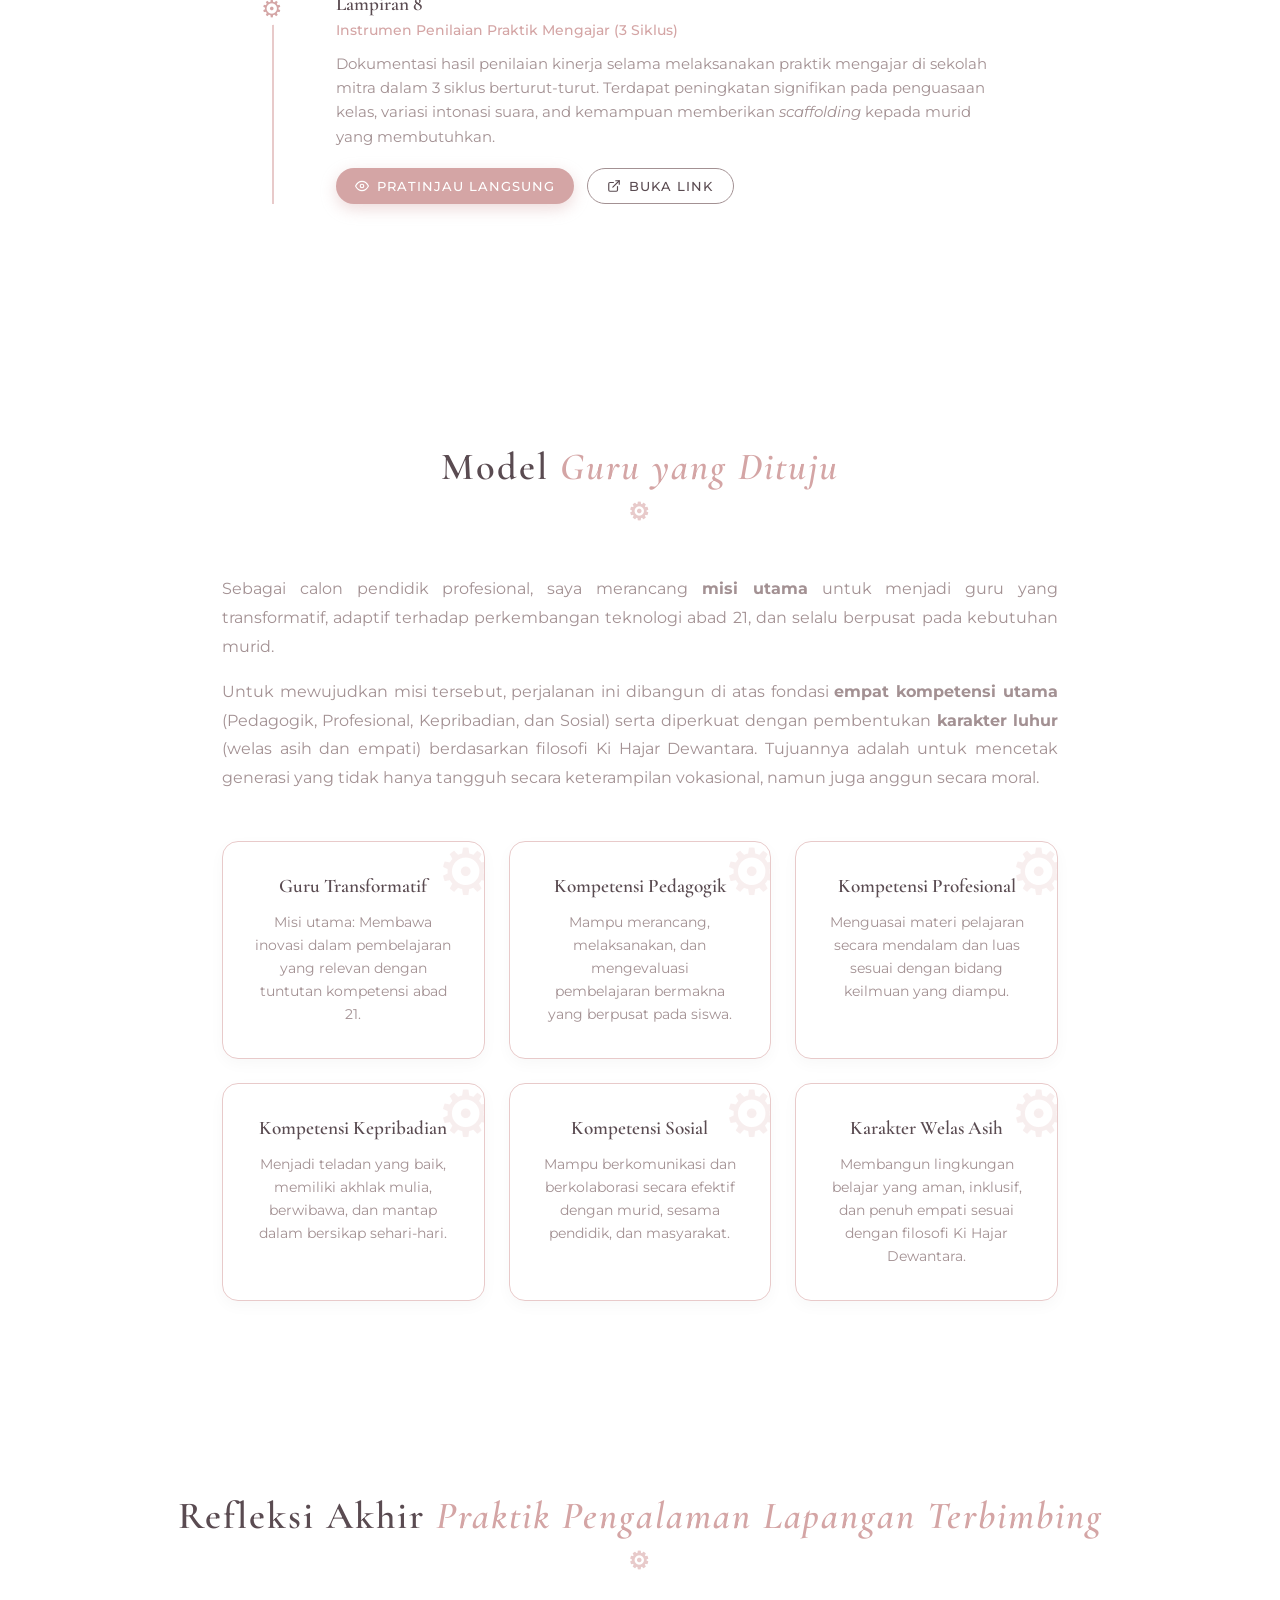
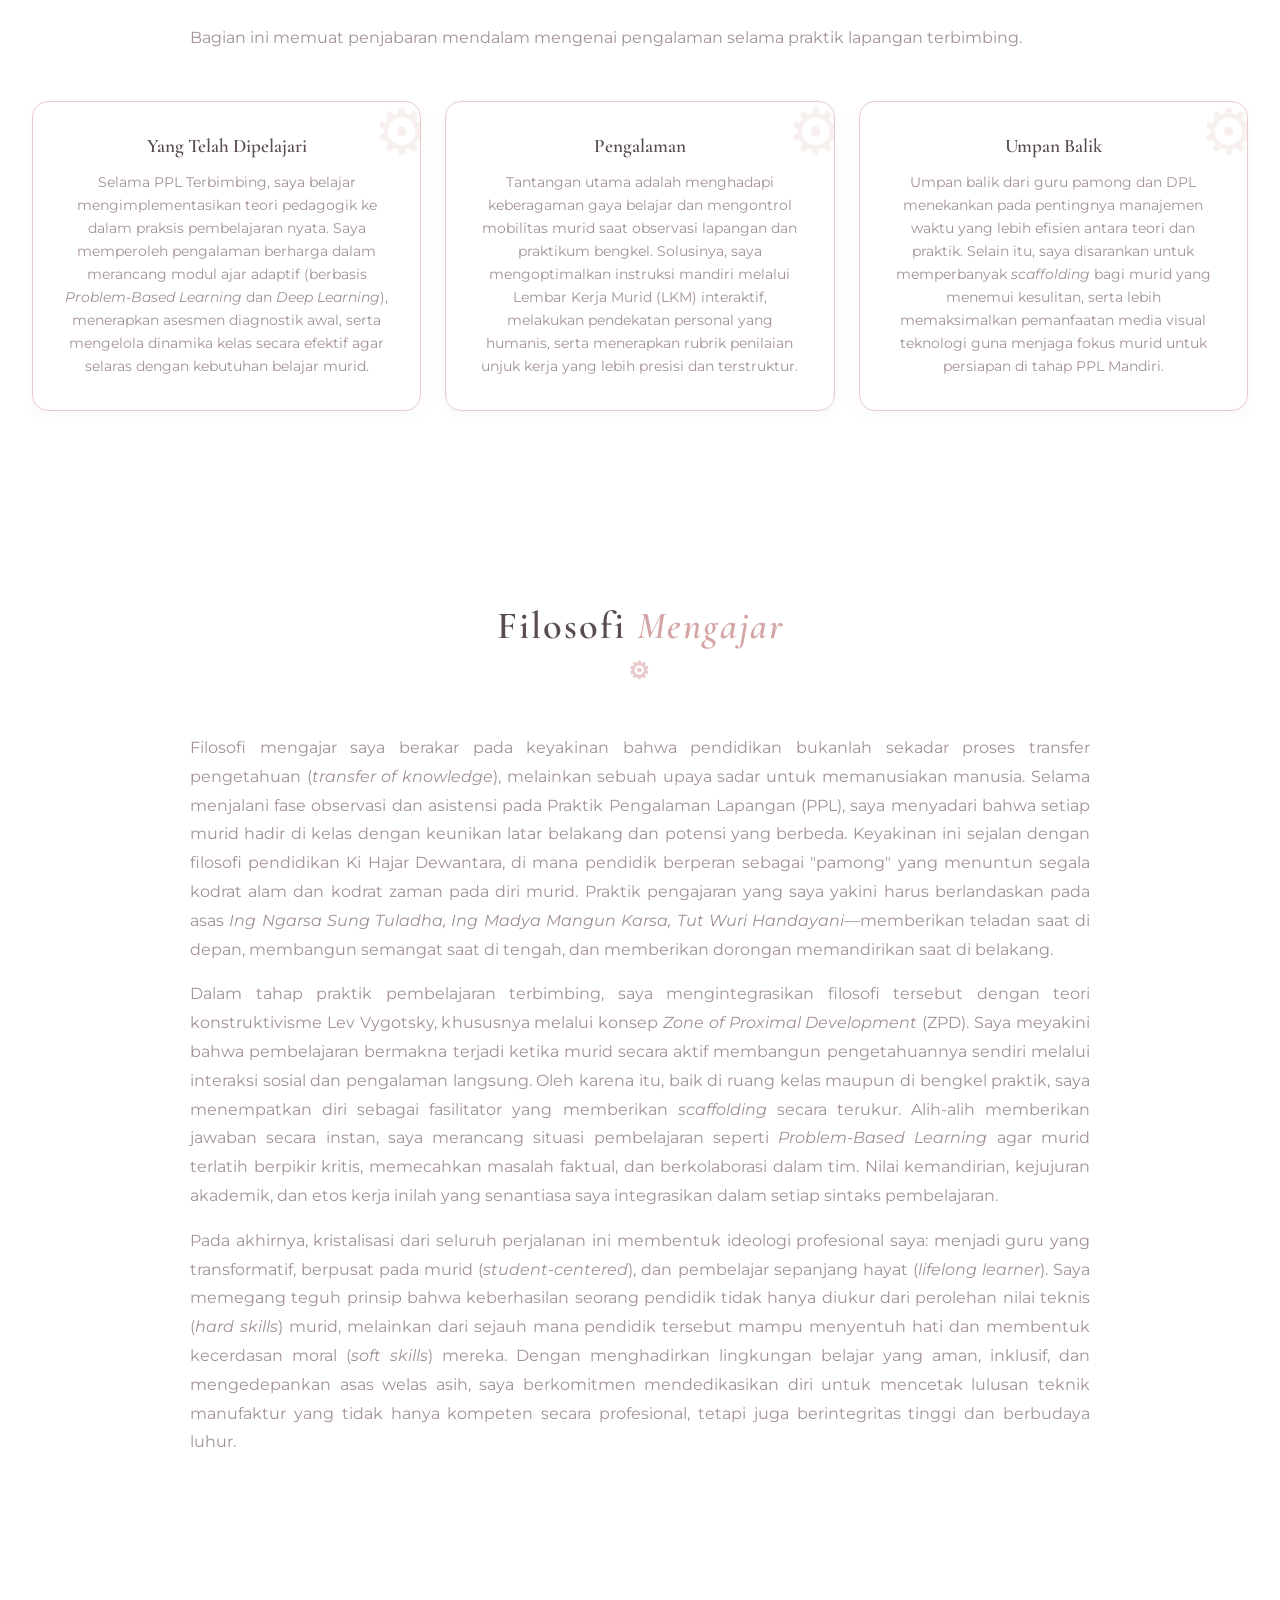
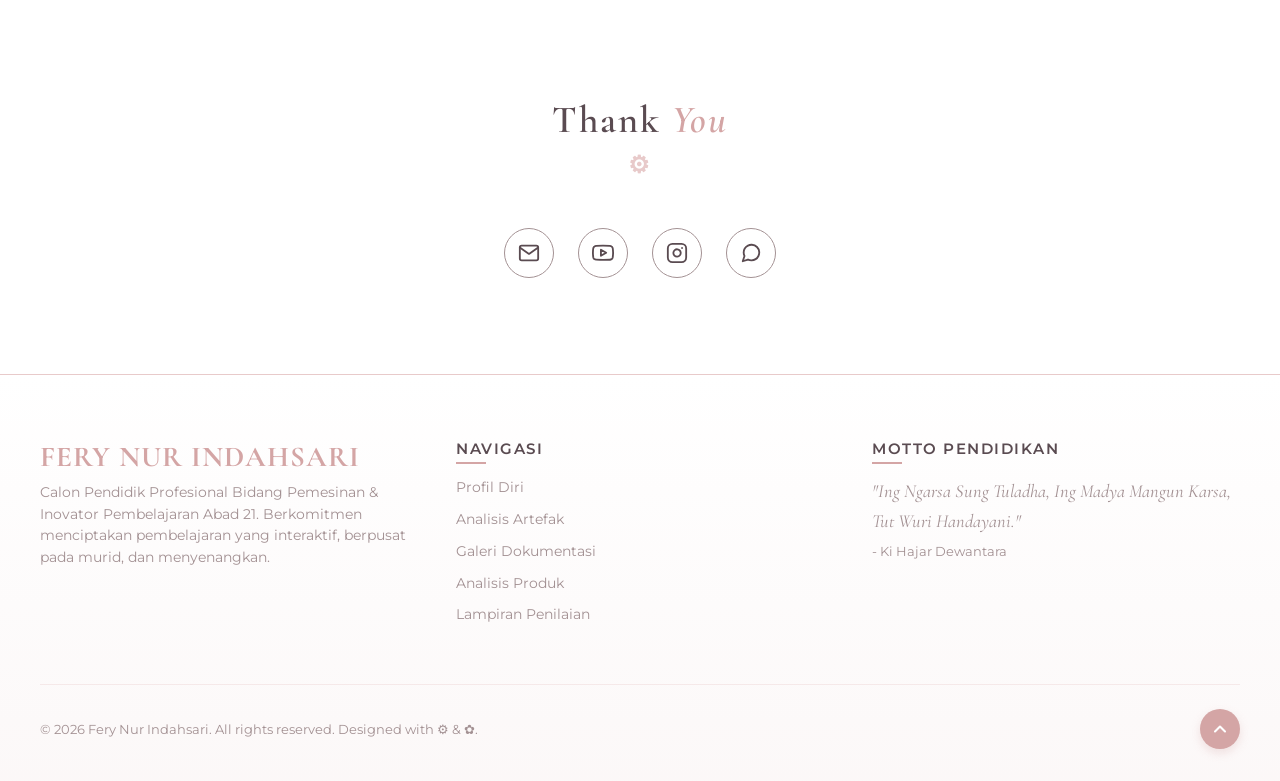
==== commit a9dda2b0: "Add files via upload" ====
--- a/index.html
+++ b/index.html
@@ -3039,15 +3039,14 @@
         <p>Penilaian dari guru pamong dan Dosen Pembimbing Lapangan terkait kualitas RPP, modul ajar, dan perangkat
           asesmen yang telah disusun. Mendapat umpan balik yang sangat positif terutama pada aspek kesesuaian indikator
           dan tujuan pembelajaran.</p>
-        
-        <!-- Tombol Aksi Pratinjau & Tautan -->
+          <!-- Tombol Aksi Pratinjau & Tautan -->
         <div style="margin-top: 1.2rem; display: flex; gap: 0.8rem; flex-wrap: wrap;">
           <button class="btn primary" onclick="const container = document.getElementById('direct-preview-container-l7'); const isHidden = container.style.display === 'none'; container.style.display = isHidden ? 'block' : 'none'; this.querySelector('.btn-text').textContent = isHidden ? 'Sembunyikan Pratinjau' : 'Pratinjau Langsung';" 
                   style="cursor: pointer; padding: 0.6rem 1.2rem; font-size: 0.8rem; display: inline-flex; align-items: center; gap: 0.5rem; border: none;">
             <svg width="14" height="14" viewBox="0 0 24 24" fill="none" stroke="currentColor" stroke-width="2" stroke-linecap="round" stroke-linejoin="round"><path d="M1 12s4-8 11-8 11 8 11 8-4 8-11 8-11-8-11-8z"></path><circle cx="12" cy="12" r="3"></circle></svg>
             <span class="btn-text">Pratinjau Langsung</span>
           </button>
-          <a href="https://docs.google.com/document/d/14GlZyvowsalspSDwKYbaWpUTTIyvnzcf/edit?usp=drive_link&ouid=106724777251729591076&rtpof=true&sd=true" target="_blank" class="btn secondary"
+          <a href="LK%207_Fery%20N_%20PPL%20Terbimbing%20PPG%20UST.pdf" target="_blank" class="btn secondary"
              style="padding: 0.6rem 1.2rem; font-size: 0.8rem; display: inline-flex; align-items: center; gap: 0.5rem; text-decoration: none;">
             <svg width="14" height="14" viewBox="0 0 24 24" fill="none" stroke="currentColor" stroke-width="2" stroke-linecap="round" stroke-linejoin="round"><path d="M18 13v6a2 2 0 0 1-2 2H5a2 2 0 0 1-2-2V8a2 2 0 0 1 2-2h6"></path><polyline points="15 3 21 3 21 9"></polyline><line x1="10" y1="14" x2="21" y2="3"></line></svg>
             Buka Link
@@ -3059,18 +3058,13 @@
           <div style="padding: 0.8rem 1rem; background: rgba(212, 165, 165, 0.1); border-bottom: 1px solid var(--accent); display: flex; align-items: center; justify-content: space-between; font-size: 0.8rem;">
             <span style="font-weight: 600; color: var(--primary); display: inline-flex; align-items: center; gap: 0.4rem;">
               <span style="display: inline-block; width: 8px; height: 8px; border-radius: 50%; background: #4caf50;"></span>
-              Pratinjau Live: Google Dokumen
+              Pratinjau Live: Berkas PDF
             </span>
-            <span style="color: var(--secondary); font-size: 0.75rem;">(Instrumen Penilaian)</span>
-          </div>
-          <div style="position: relative; width: 100%; height: 450px; background: #ffffff;">
-            <!-- Catatan Keamanan Iframe -->
-            <div style="padding: 0.6rem 1rem; background: #fff8e1; border-bottom: 1px solid #ffe082; color: #b78103; font-size: 0.75rem; display: flex; align-items: flex-start; gap: 0.5rem; line-height: 1.4;">
-              <svg width="14" height="14" viewBox="0 0 24 24" fill="none" stroke="currentColor" stroke-width="2" stroke-linecap="round" stroke-linejoin="round" style="flex-shrink: 0; margin-top: 2px;"><circle cx="12" cy="12" r="10"></circle><line x1="12" y1="16" x2="12" y2="12"></line><line x1="12" y1="8" x2="12.01" y2="8"></line></svg>
-              <span>Jika dokumen tidak termuat, pastikan Anda telah masuk ke akun Google Anda yang memiliki hak akses, atau silakan klik tombol <strong>"Buka Link"</strong> di atas.</span>
-            </div>
-            <iframe src="https://docs.google.com/document/d/14GlZyvowsalspSDwKYbaWpUTTIyvnzcf/preview" 
-                    style="width: 100%; height: calc(100% - 37px); border: none;" 
+            <span style="color: var(--secondary); font-size: 0.75rem;">(LK 7_Fery N_ PPL Terbimbing PPG UST.pdf)</span>
+          </div>
+          <div style="position: relative; width: 100%; height: 600px; background: #ffffff;">
+            <iframe src="LK%207_Fery%20N_%20PPL%20Terbimbing%20PPG%20UST.pdf" 
+                    style="width: 100%; height: 100%; border: none;" 
                     allowfullscreen></iframe>
           </div>
         </div>
@@ -3079,7 +3073,7 @@
         <h3>Lampiran 8</h3>
         <div class="company">Instrumen Penilaian Praktik Mengajar (3 Siklus)</div>
         <p>Dokumentasi hasil penilaian kinerja selama melaksanakan praktik mengajar di sekolah mitra dalam 3 siklus
-          berturut-turut. Terdapat peningkatan signifikan pada penguasaan kelas, variasi intonasi suara, dan kemampuan
+          berturut-turut. Terdapat peningkatan signifikan pada penguasaan kelas, variasi intonasi suara, and kemampuan
           memberikan <em>scaffolding</em> kepada murid yang membutuhkan.</p>
         
         <!-- Tombol Aksi Pratinjau & Tautan -->
@@ -3089,7 +3083,7 @@
             <svg width="14" height="14" viewBox="0 0 24 24" fill="none" stroke="currentColor" stroke-width="2" stroke-linecap="round" stroke-linejoin="round"><path d="M1 12s4-8 11-8 11 8 11 8-4 8-11 8-11-8-11-8z"></path><circle cx="12" cy="12" r="3"></circle></svg>
             <span class="btn-text">Pratinjau Langsung</span>
           </button>
-          <a href="https://docs.google.com/document/d/1cFrbfmE0slY9I1bpQKUKlGbSeDrQHanK/edit?usp=drive_link&ouid=106724777251729591076&rtpof=true&sd=true" target="_blank" class="btn secondary"
+          <a href="LK%208_Fery%20N_%20PPL%20Terbimbing%20PPG%20UST.pdf" target="_blank" class="btn secondary"
              style="padding: 0.6rem 1.2rem; font-size: 0.8rem; display: inline-flex; align-items: center; gap: 0.5rem; text-decoration: none;">
             <svg width="14" height="14" viewBox="0 0 24 24" fill="none" stroke="currentColor" stroke-width="2" stroke-linecap="round" stroke-linejoin="round"><path d="M18 13v6a2 2 0 0 1-2 2H5a2 2 0 0 1-2-2V8a2 2 0 0 1 2-2h6"></path><polyline points="15 3 21 3 21 9"></polyline><line x1="10" y1="14" x2="21" y2="3"></line></svg>
             Buka Link
@@ -3101,18 +3095,13 @@
           <div style="padding: 0.8rem 1rem; background: rgba(212, 165, 165, 0.1); border-bottom: 1px solid var(--accent); display: flex; align-items: center; justify-content: space-between; font-size: 0.8rem;">
             <span style="font-weight: 600; color: var(--primary); display: inline-flex; align-items: center; gap: 0.4rem;">
               <span style="display: inline-block; width: 8px; height: 8px; border-radius: 50%; background: #4caf50;"></span>
-              Pratinjau Live: Google Dokumen
+              Pratinjau Live: Berkas PDF
             </span>
-            <span style="color: var(--secondary); font-size: 0.75rem;">(Penilaian Praktik Mengajar)</span>
-          </div>
-          <div style="position: relative; width: 100%; height: 450px; background: #ffffff;">
-            <!-- Catatan Keamanan Iframe -->
-            <div style="padding: 0.6rem 1rem; background: #fff8e1; border-bottom: 1px solid #ffe082; color: #b78103; font-size: 0.75rem; display: flex; align-items: flex-start; gap: 0.5rem; line-height: 1.4;">
-              <svg width="14" height="14" viewBox="0 0 24 24" fill="none" stroke="currentColor" stroke-width="2" stroke-linecap="round" stroke-linejoin="round" style="flex-shrink: 0; margin-top: 2px;"><circle cx="12" cy="12" r="10"></circle><line x1="12" y1="16" x2="12" y2="12"></line><line x1="12" y1="8" x2="12.01" y2="8"></line></svg>
-              <span>Jika dokumen tidak termuat, pastikan Anda telah masuk ke akun Google Anda yang memiliki hak akses, atau silakan klik tombol <strong>"Buka Link"</strong> di atas.</span>
-            </div>
-            <iframe src="https://docs.google.com/document/d/1cFrbfmE0slY9I1bpQKUKlGbSeDrQHanK/preview" 
-                    style="width: 100%; height: calc(100% - 37px); border: none;" 
+            <span style="color: var(--secondary); font-size: 0.75rem;">(LK 8_Fery N_ PPL Terbimbing PPG UST.pdf)</span>
+          </div>
+          <div style="position: relative; width: 100%; height: 600px; background: #ffffff;">
+            <iframe src="LK%208_Fery%20N_%20PPL%20Terbimbing%20PPG%20UST.pdf" 
+                    style="width: 100%; height: 100%; border: none;" 
                     allowfullscreen></iframe>
           </div>
         </div>
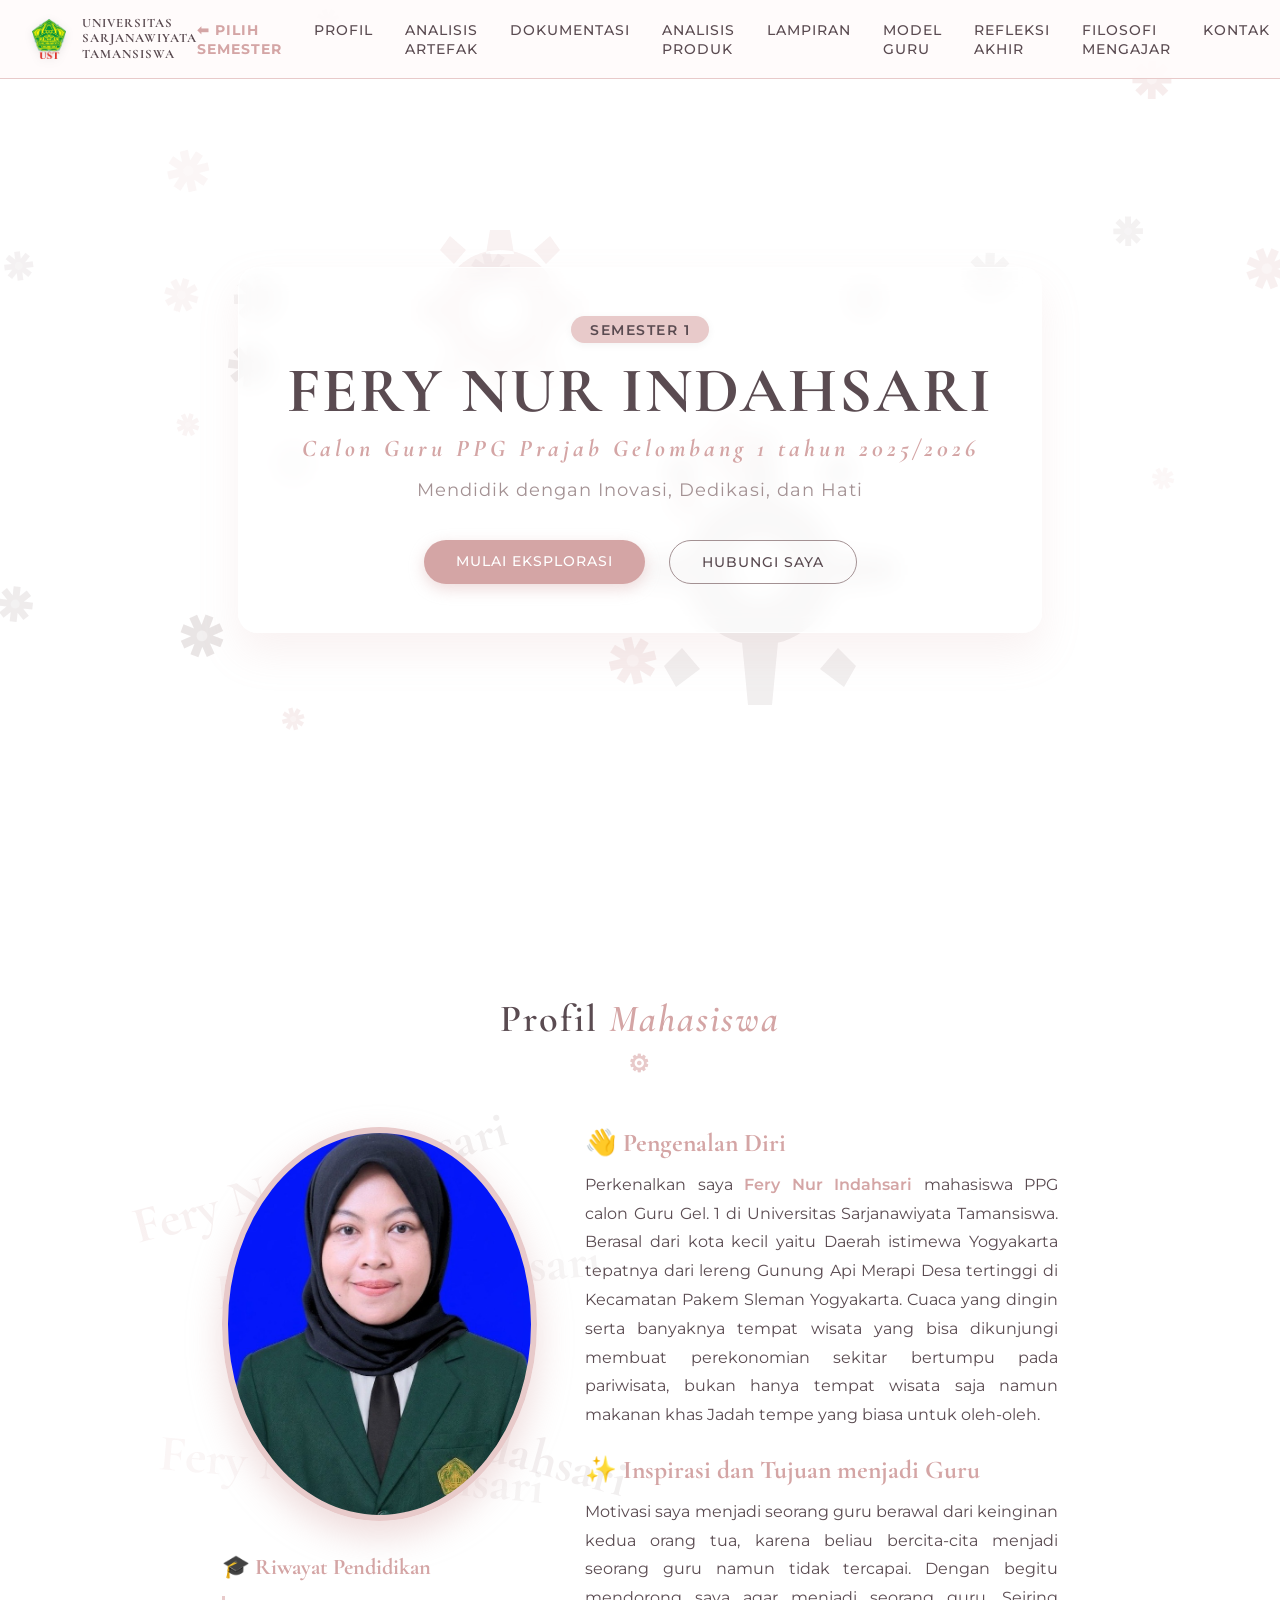
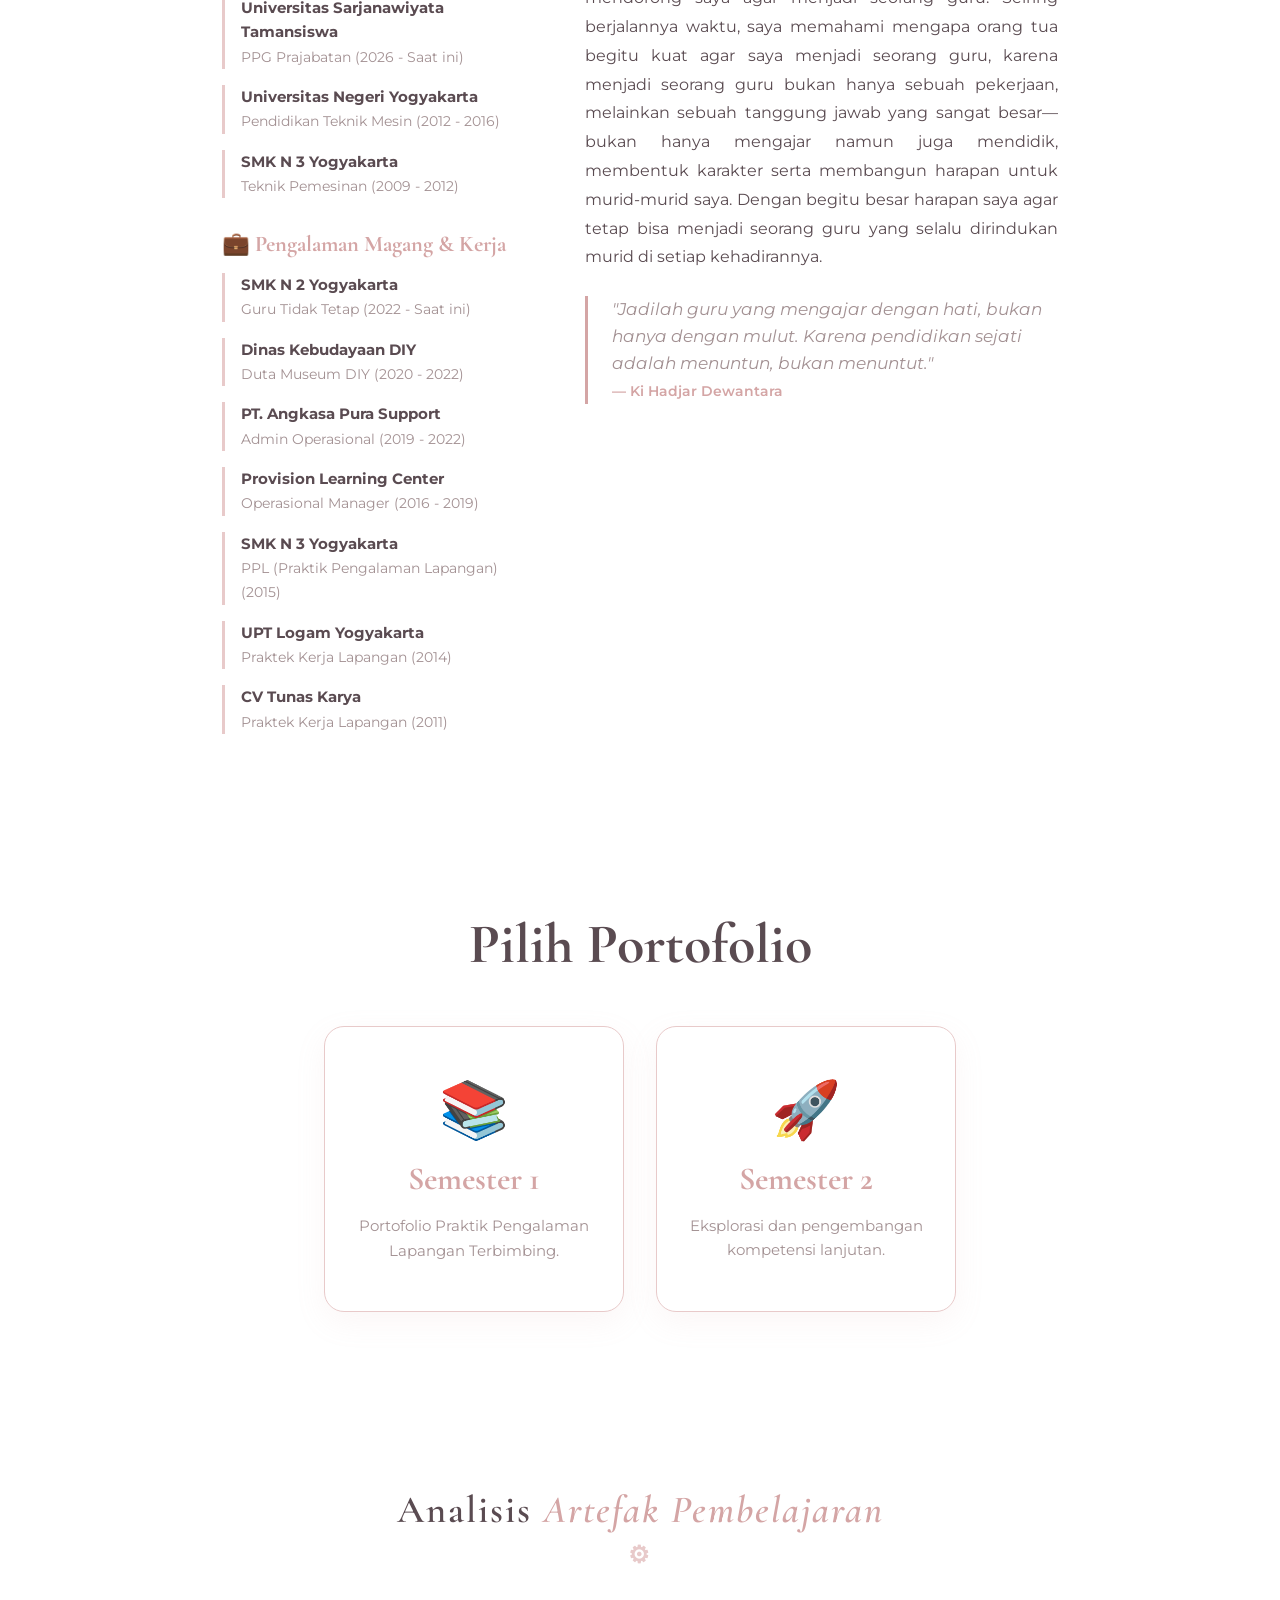
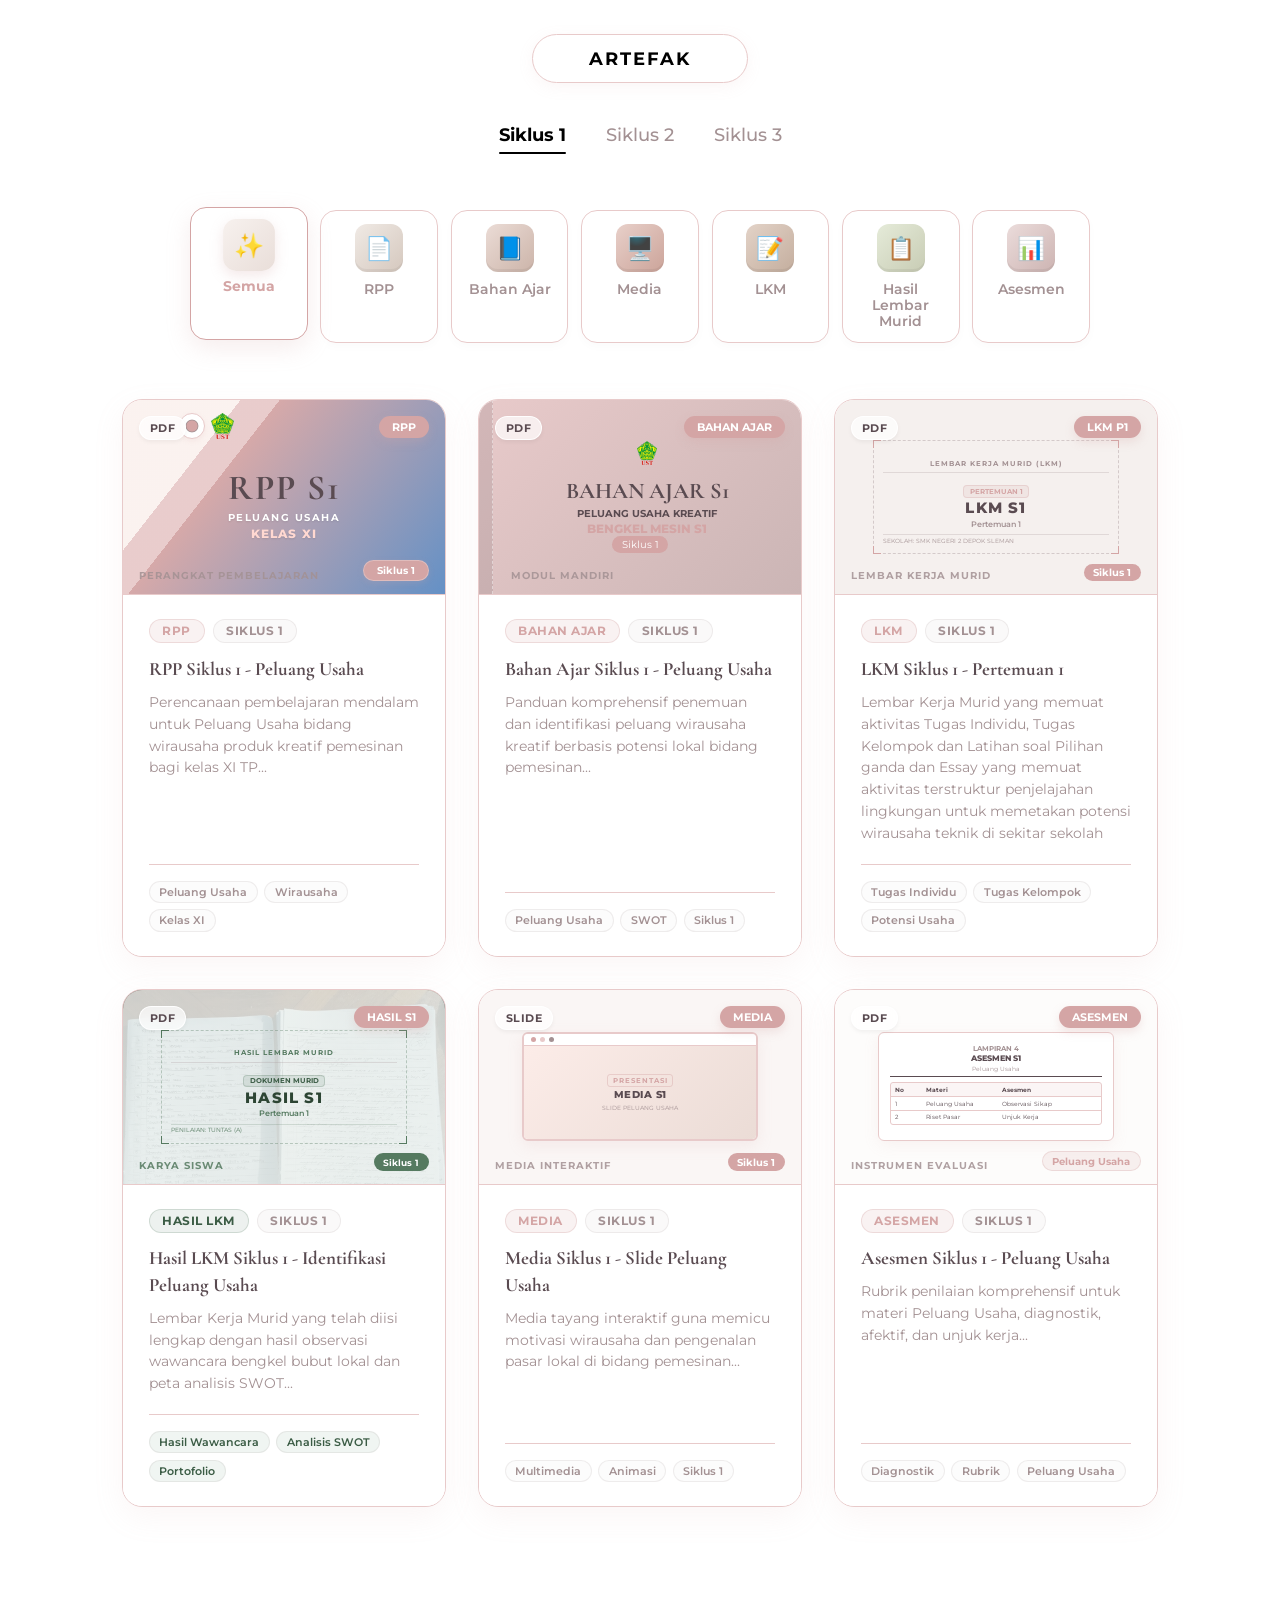
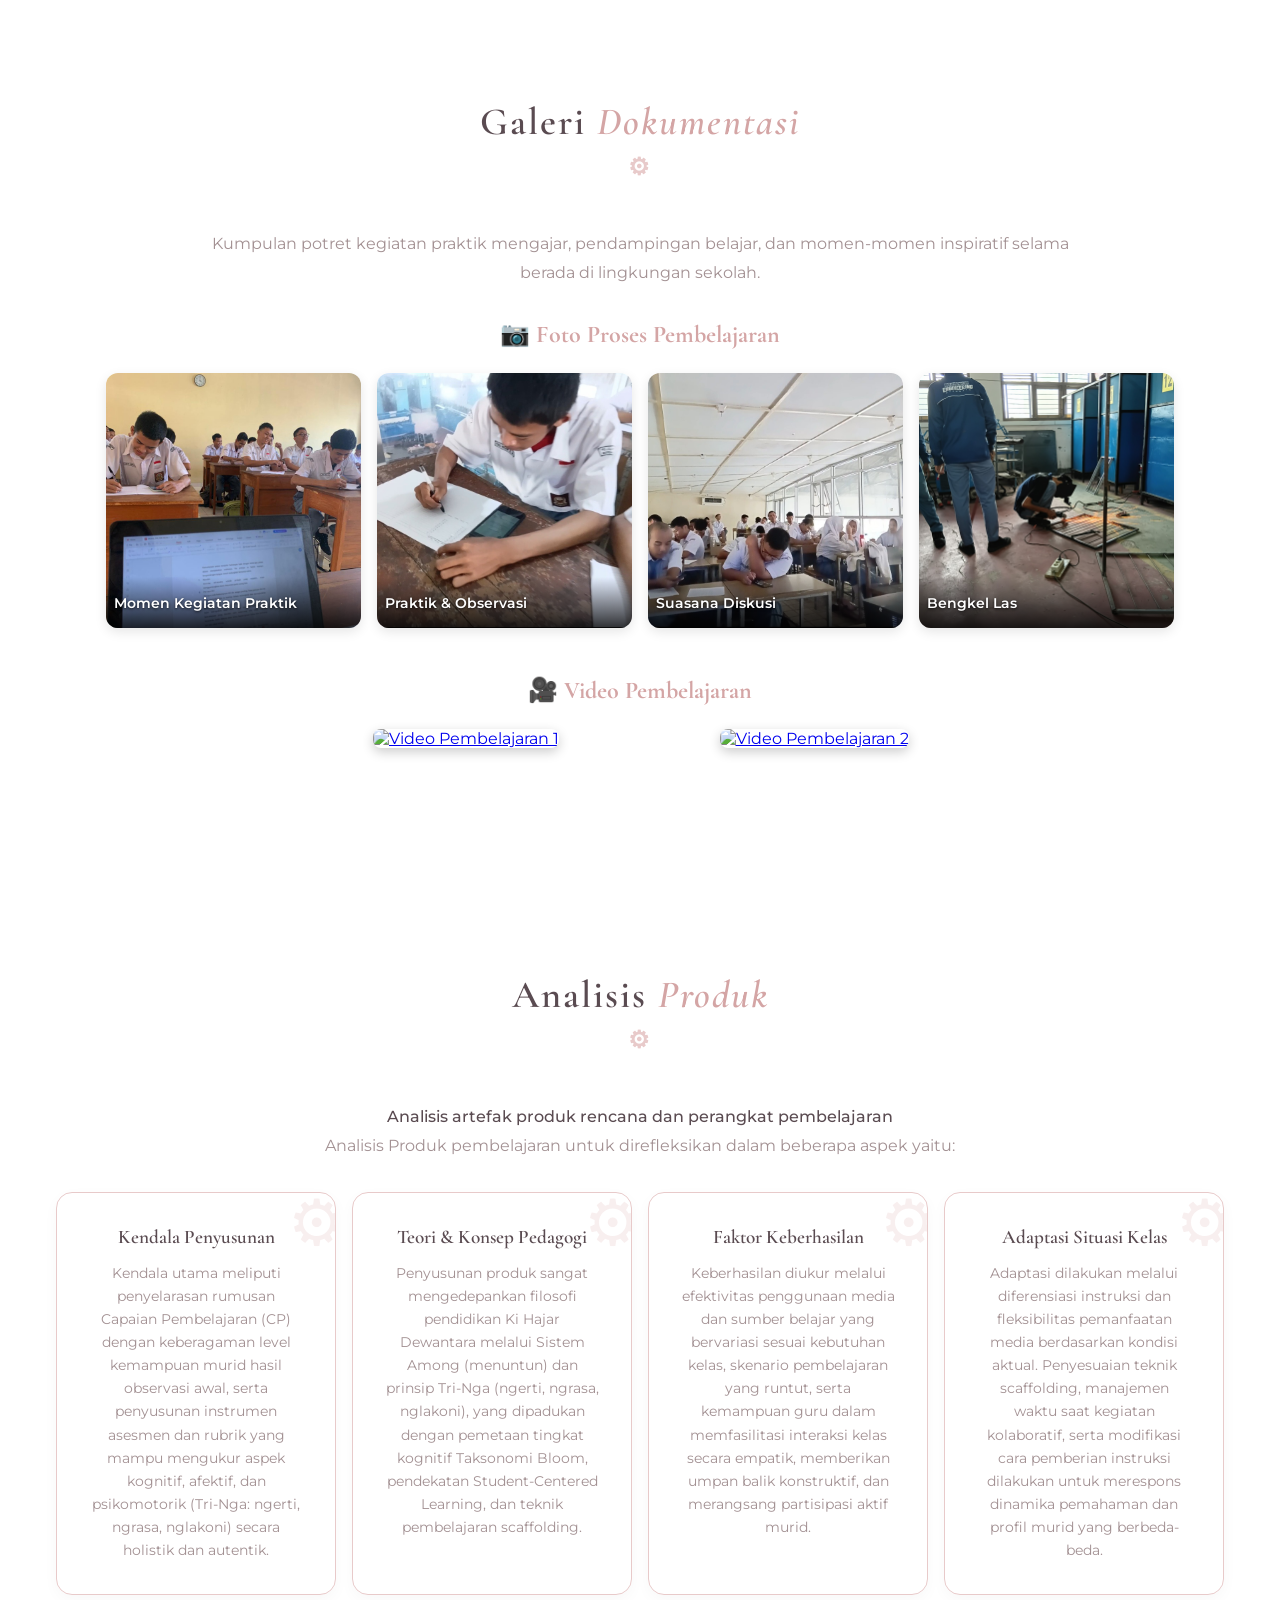
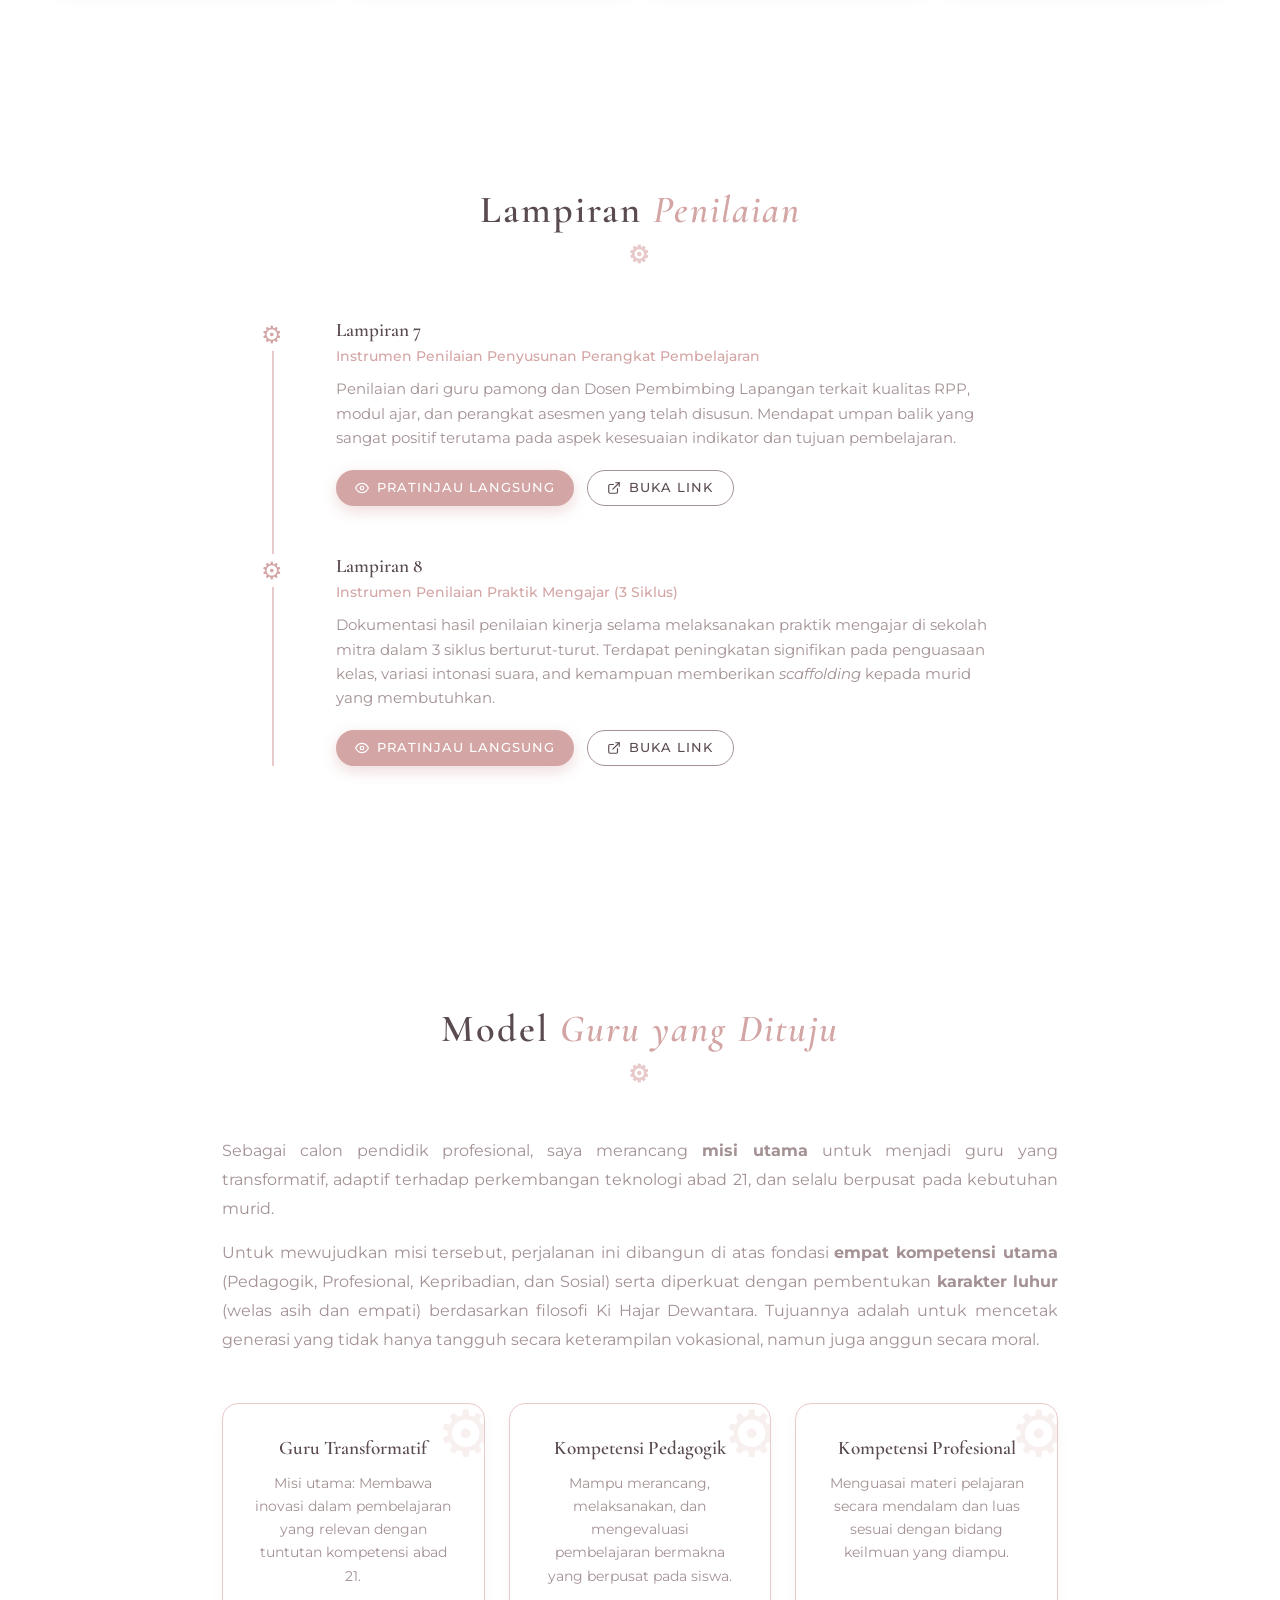
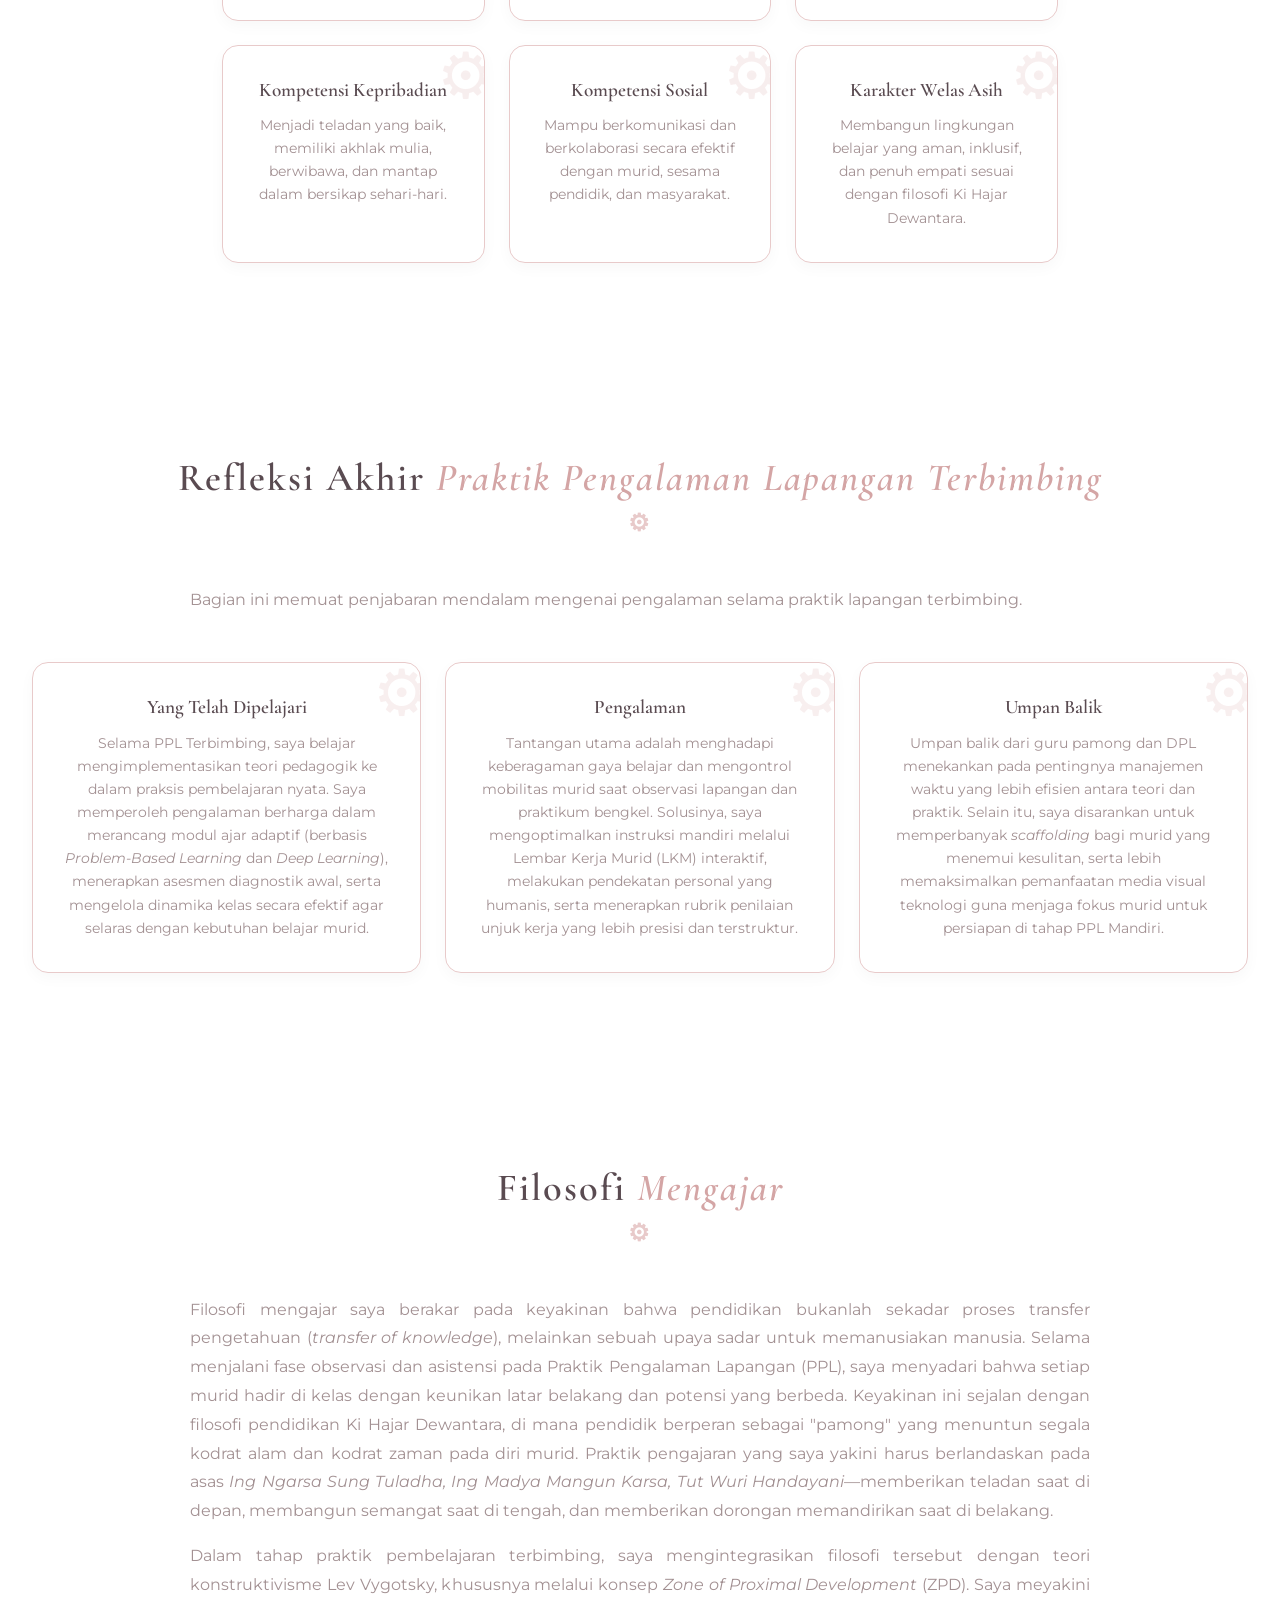
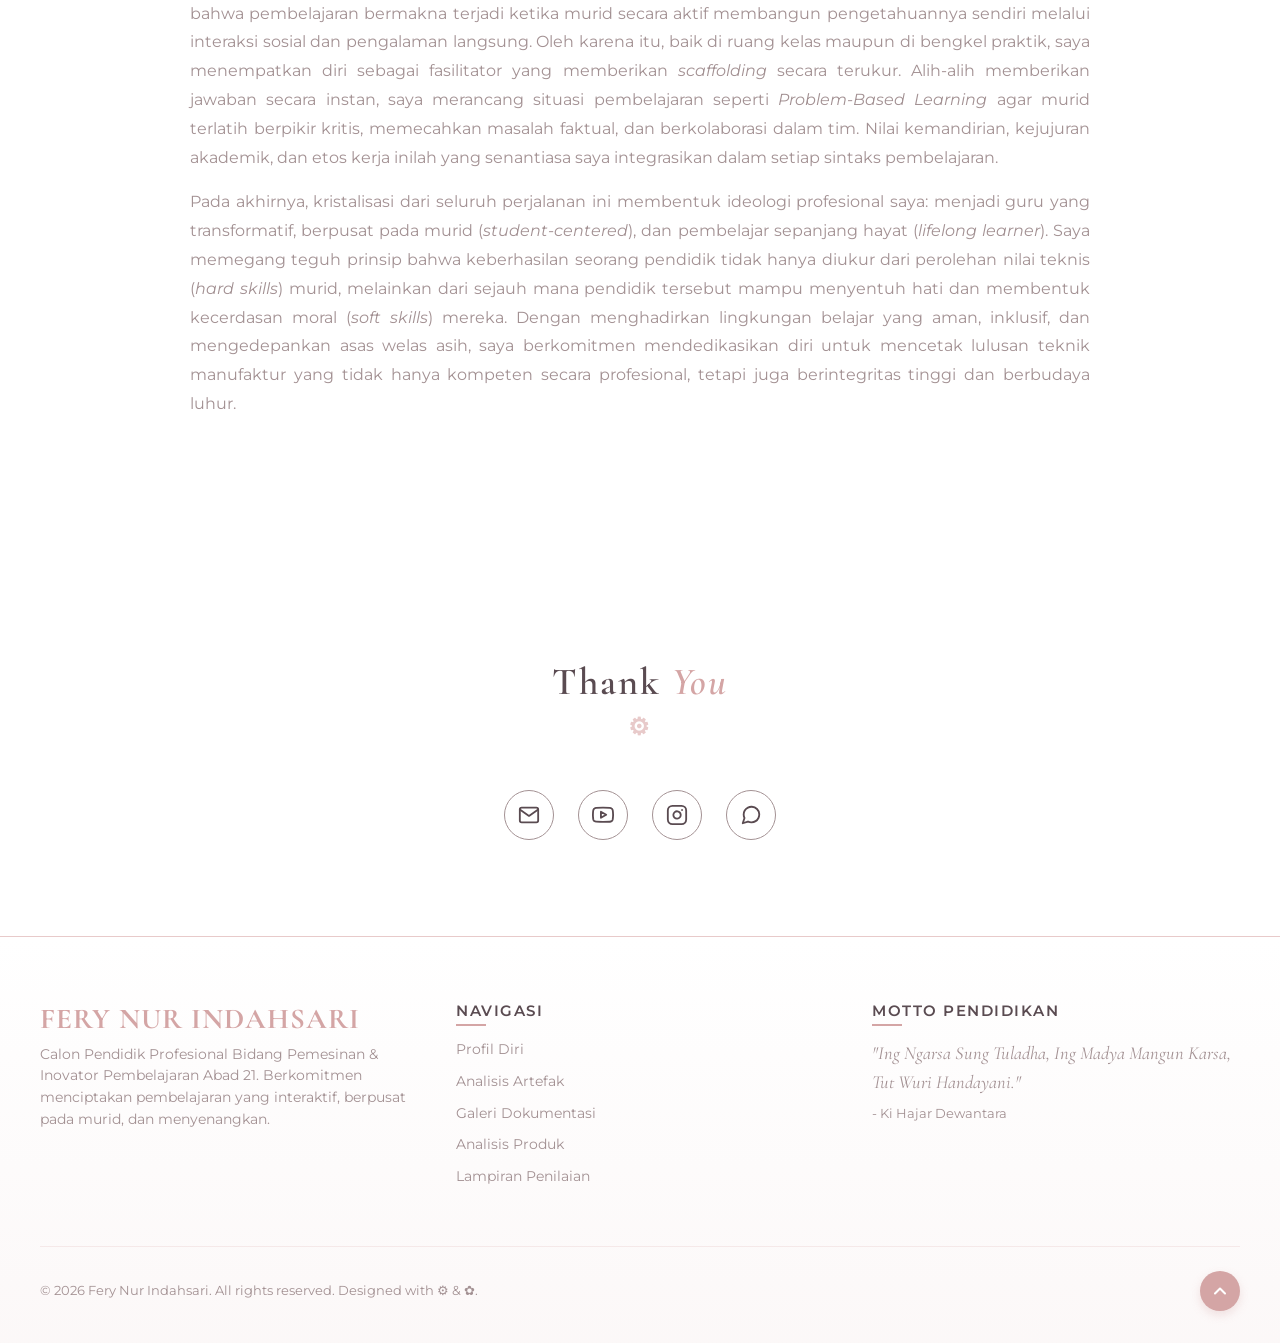
==== commit a1463c00: "Add files via upload" ====
--- a/index.html
+++ b/index.html
@@ -1929,10 +1929,82 @@
         gap: 1.2rem;
       }
     }
+    /* SPLASH SCREEN SELECTOR */
+    #splash-selector {
+      position: relative;
+      width: 100%;
+      background: var(--bg);
+      display: flex;
+      flex-direction: column;
+      justify-content: center;
+      align-items: center;
+      padding: 5rem 2rem;
+      z-index: 10;
+    }
+    .splash-title {
+      font-family: var(--font-display);
+      font-size: clamp(2rem, 5vw, 3.5rem);
+      color: var(--text);
+      margin-bottom: 3rem;
+      text-align: center;
+      animation: fadeInUp 0.8s var(--ease) forwards;
+      opacity: 0;
+      transform: translateY(20px);
+    }
+    .splash-cards {
+      display: flex;
+      gap: 2rem;
+      flex-wrap: wrap;
+      justify-content: center;
+      padding: 0 2rem;
+    }
+    .splash-card {
+      background: #ffffff;
+      border: 1px solid var(--accent);
+      border-radius: 20px;
+      padding: 3rem 2rem;
+      width: 300px;
+      text-align: center;
+      cursor: pointer;
+      box-shadow: 0 10px 30px rgba(212, 165, 165, 0.1);
+      transition: transform 0.4s var(--ease), box-shadow 0.4s var(--ease), border-color 0.4s;
+      text-decoration: none;
+      color: inherit;
+      animation: fadeInUp 0.8s var(--ease) forwards;
+      opacity: 0;
+      transform: translateY(20px);
+    }
+    .splash-card:nth-child(1) { animation-delay: 0.2s; }
+    .splash-card:nth-child(2) { animation-delay: 0.4s; }
+    .splash-card:hover {
+      transform: translateY(-10px);
+      box-shadow: 0 20px 45px rgba(212, 165, 165, 0.25);
+      border-color: var(--primary);
+    }
+    .splash-card h3 {
+      font-family: var(--font-display);
+      font-size: 2rem;
+      color: var(--primary);
+      margin-bottom: 1rem;
+    }
+    .splash-card p {
+      font-size: 0.95rem;
+      color: var(--secondary);
+      line-height: 1.6;
+    }
+    .splash-icon {
+      font-size: 3.5rem;
+      margin-bottom: 1rem;
+      color: var(--primary);
+    }
+    @keyframes fadeInUp {
+      to { opacity: 1; transform: translateY(0); }
+    }
   </style>
 </head>
 
 <body>
+
   <canvas id="bg-canvas"></canvas>
 
   <nav>
@@ -1943,6 +2015,7 @@
     <div class="menu-toggle" id="menuToggle" onclick="document.querySelector('nav ul').classList.toggle('open');">
       <span></span><span></span><span></span></div>
     <ul>
+      <li><a href="#splash-selector" style="color: var(--primary); font-weight: bold;">⬅ Pilih Semester</a></li>
       <li><a href="#profil">Profil</a></li>
       <li><a href="#analisis">Analisis Artefak</a></li>
       <li><a href="#dokumentasi">Dokumentasi</a></li>
@@ -1972,6 +2045,7 @@
       </svg>
     </div>
     <div class="hero-content fade-in">
+      <div style="display:inline-block; padding: 0.35rem 1.2rem; background: var(--accent); color: var(--text); border-radius: 20px; font-size: 0.85rem; font-weight: 600; margin-bottom: 0.8rem; letter-spacing: 1.5px; box-shadow: 0 2px 8px rgba(0,0,0,0.05);">SEMESTER 1</div>
       <h1 class="hero-name">FERY NUR INDAHSARI</h1>
       <h3 class="hero-role">Calon Guru PPG Prajab Gelombang 1 tahun 2025/2026</h3>
       <p class="hero-tagline">Mendidik dengan Inovasi, Dedikasi, dan Hati</p>
@@ -2072,6 +2146,22 @@
       </div>
     </div>
   </section>
+
+  <div id="splash-selector">
+    <h1 class="splash-title">Pilih Portofolio</h1>
+    <div class="splash-cards">
+      <a href="#analisis" class="splash-card">
+        <div class="splash-icon">📚</div>
+        <h3>Semester 1</h3>
+        <p>Portofolio Praktik Pengalaman Lapangan Terbimbing.</p>
+      </a>
+      <a href="semester2.html" class="splash-card">
+        <div class="splash-icon">🚀</div>
+        <h3>Semester 2</h3>
+        <p>Eksplorasi dan pengembangan kompetensi lanjutan.</p>
+      </a>
+    </div>
+  </div>
 
   <section id="analisis">
     <h2 class="section-title fade-in">Analisis <span class="accent">Artefak Pembelajaran</span></h2>
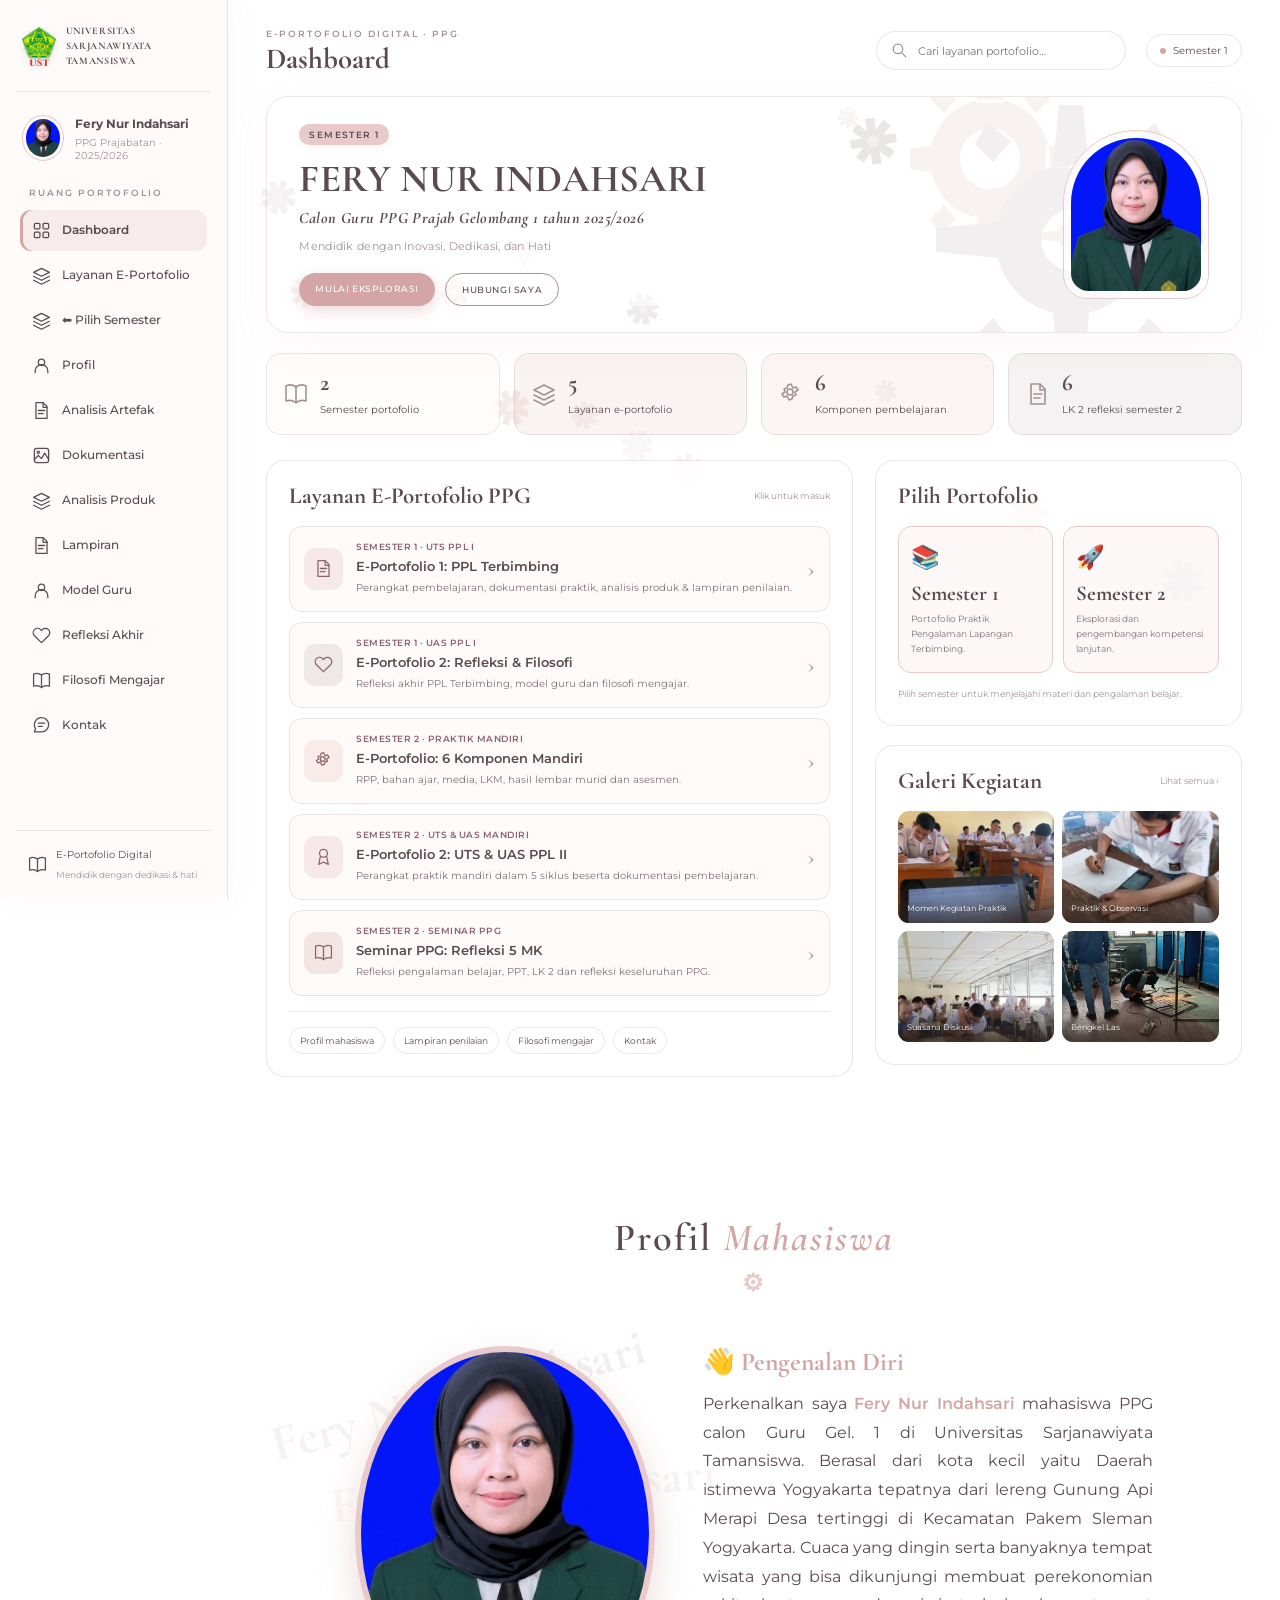
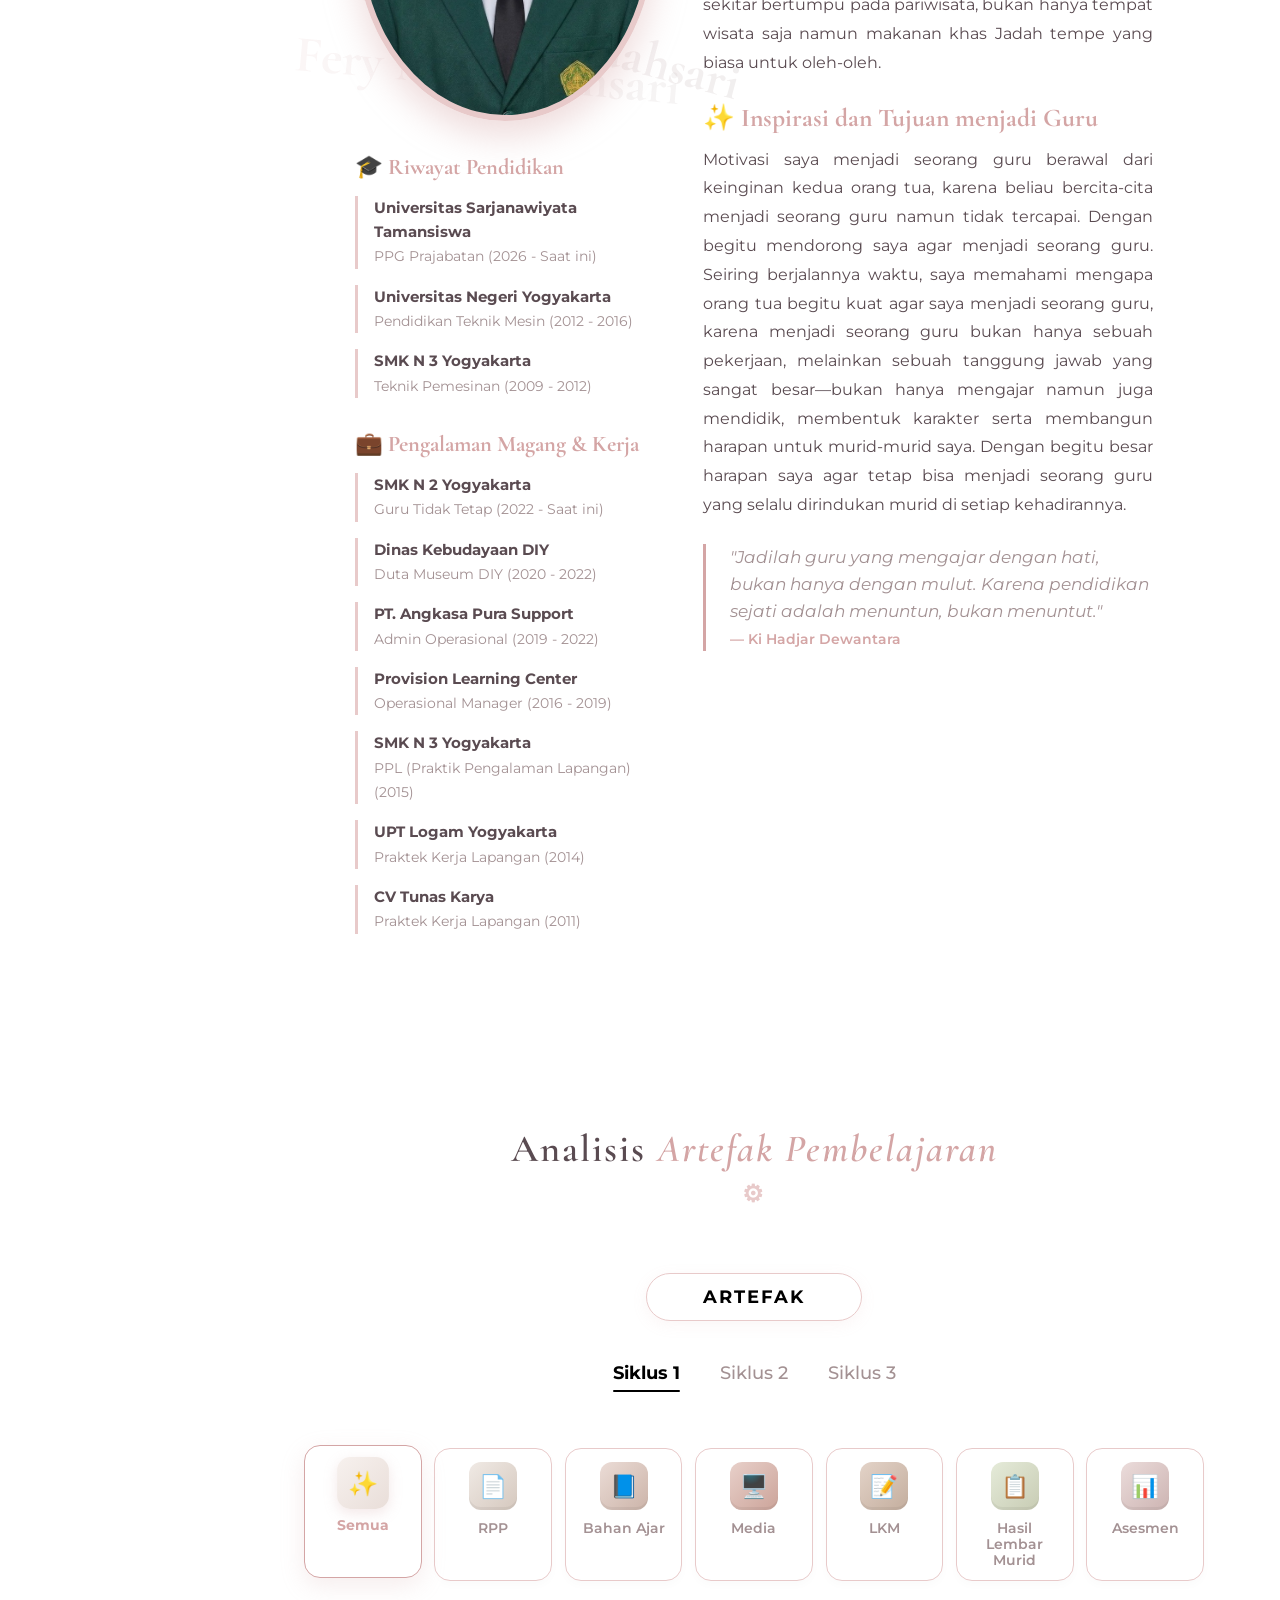
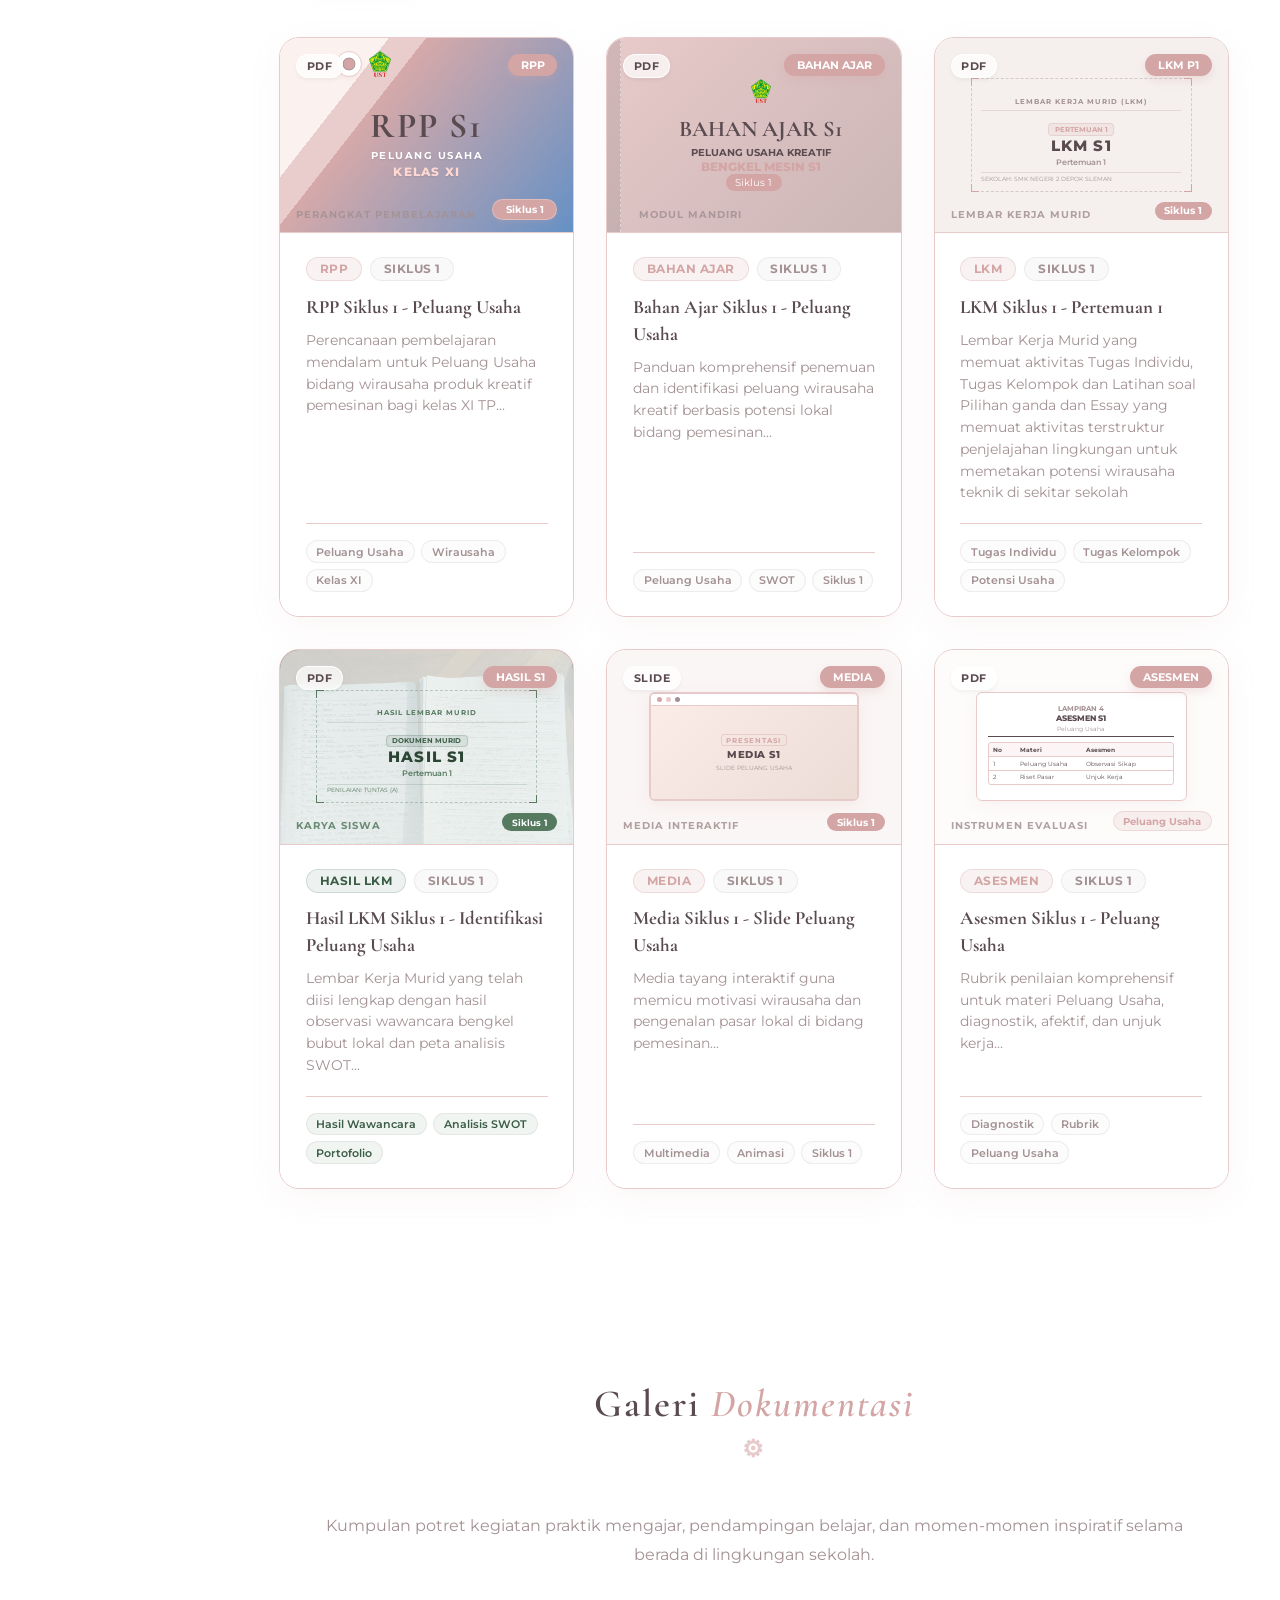
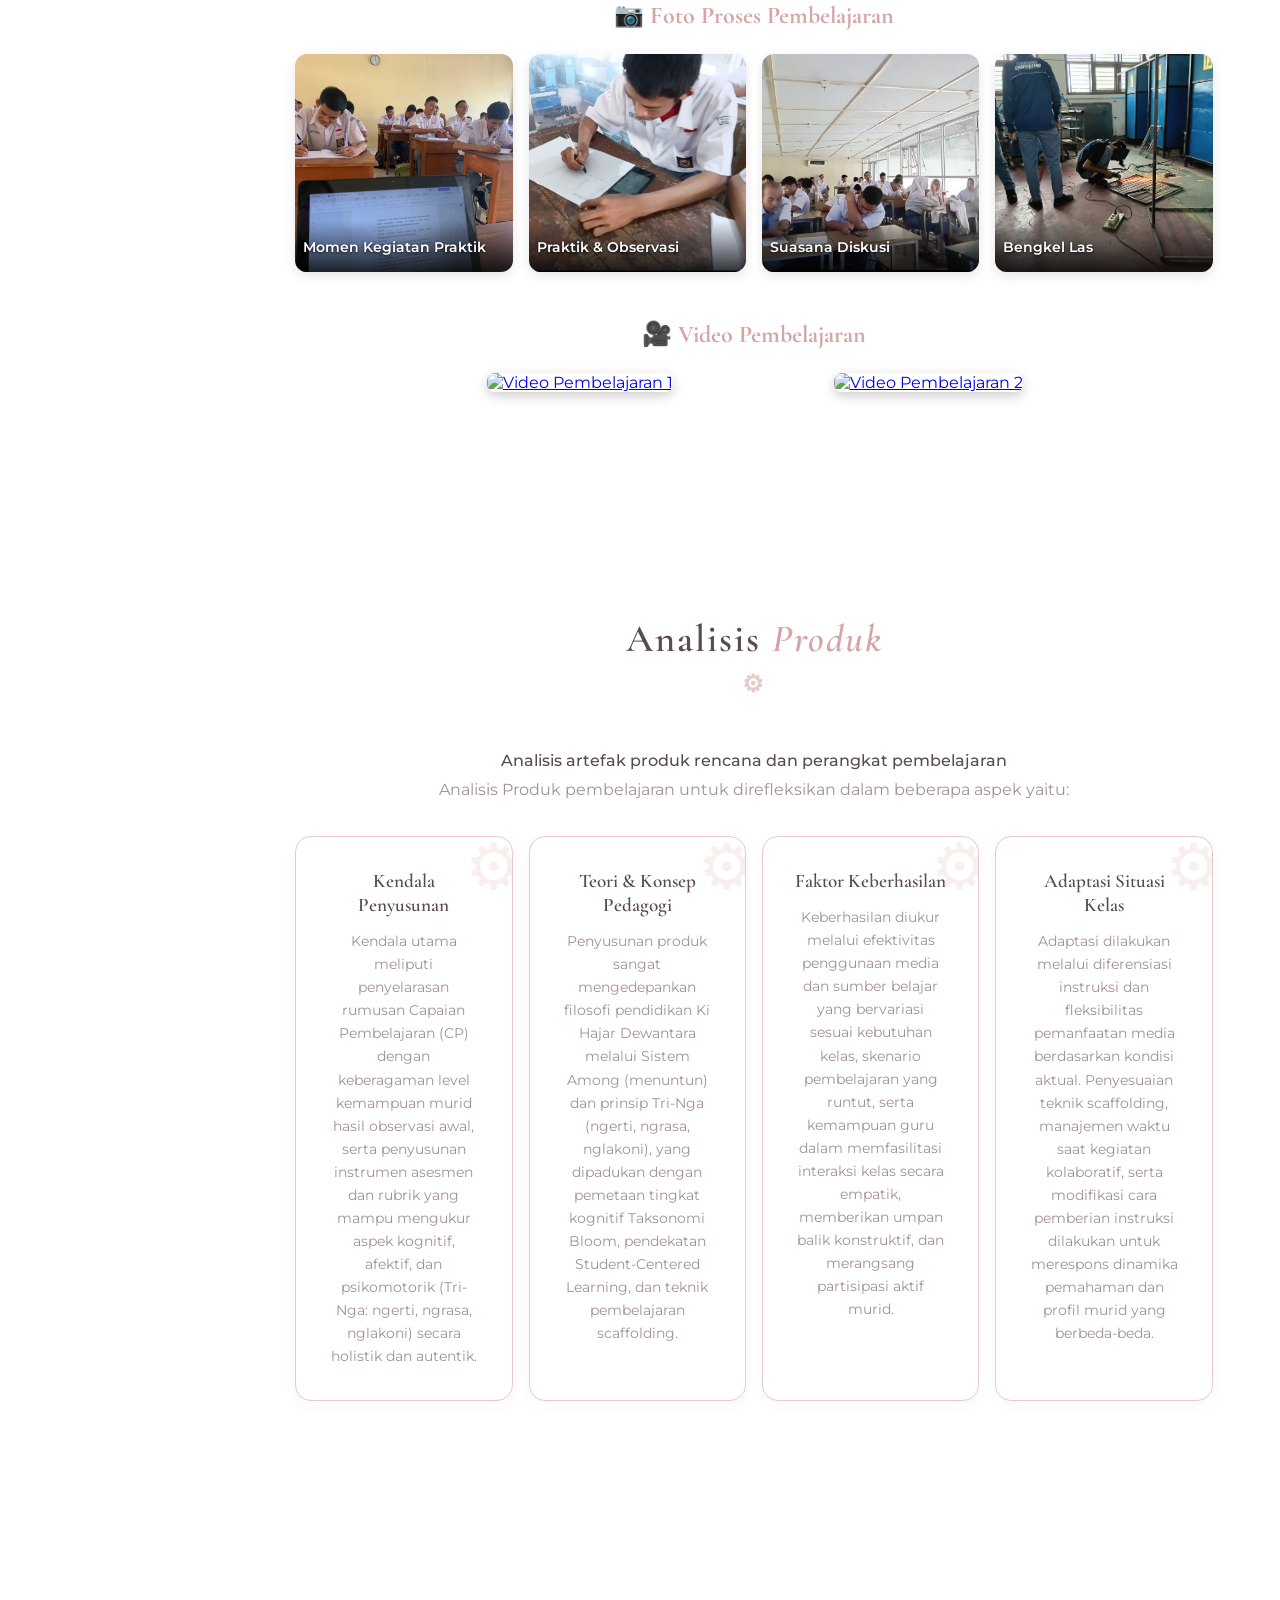
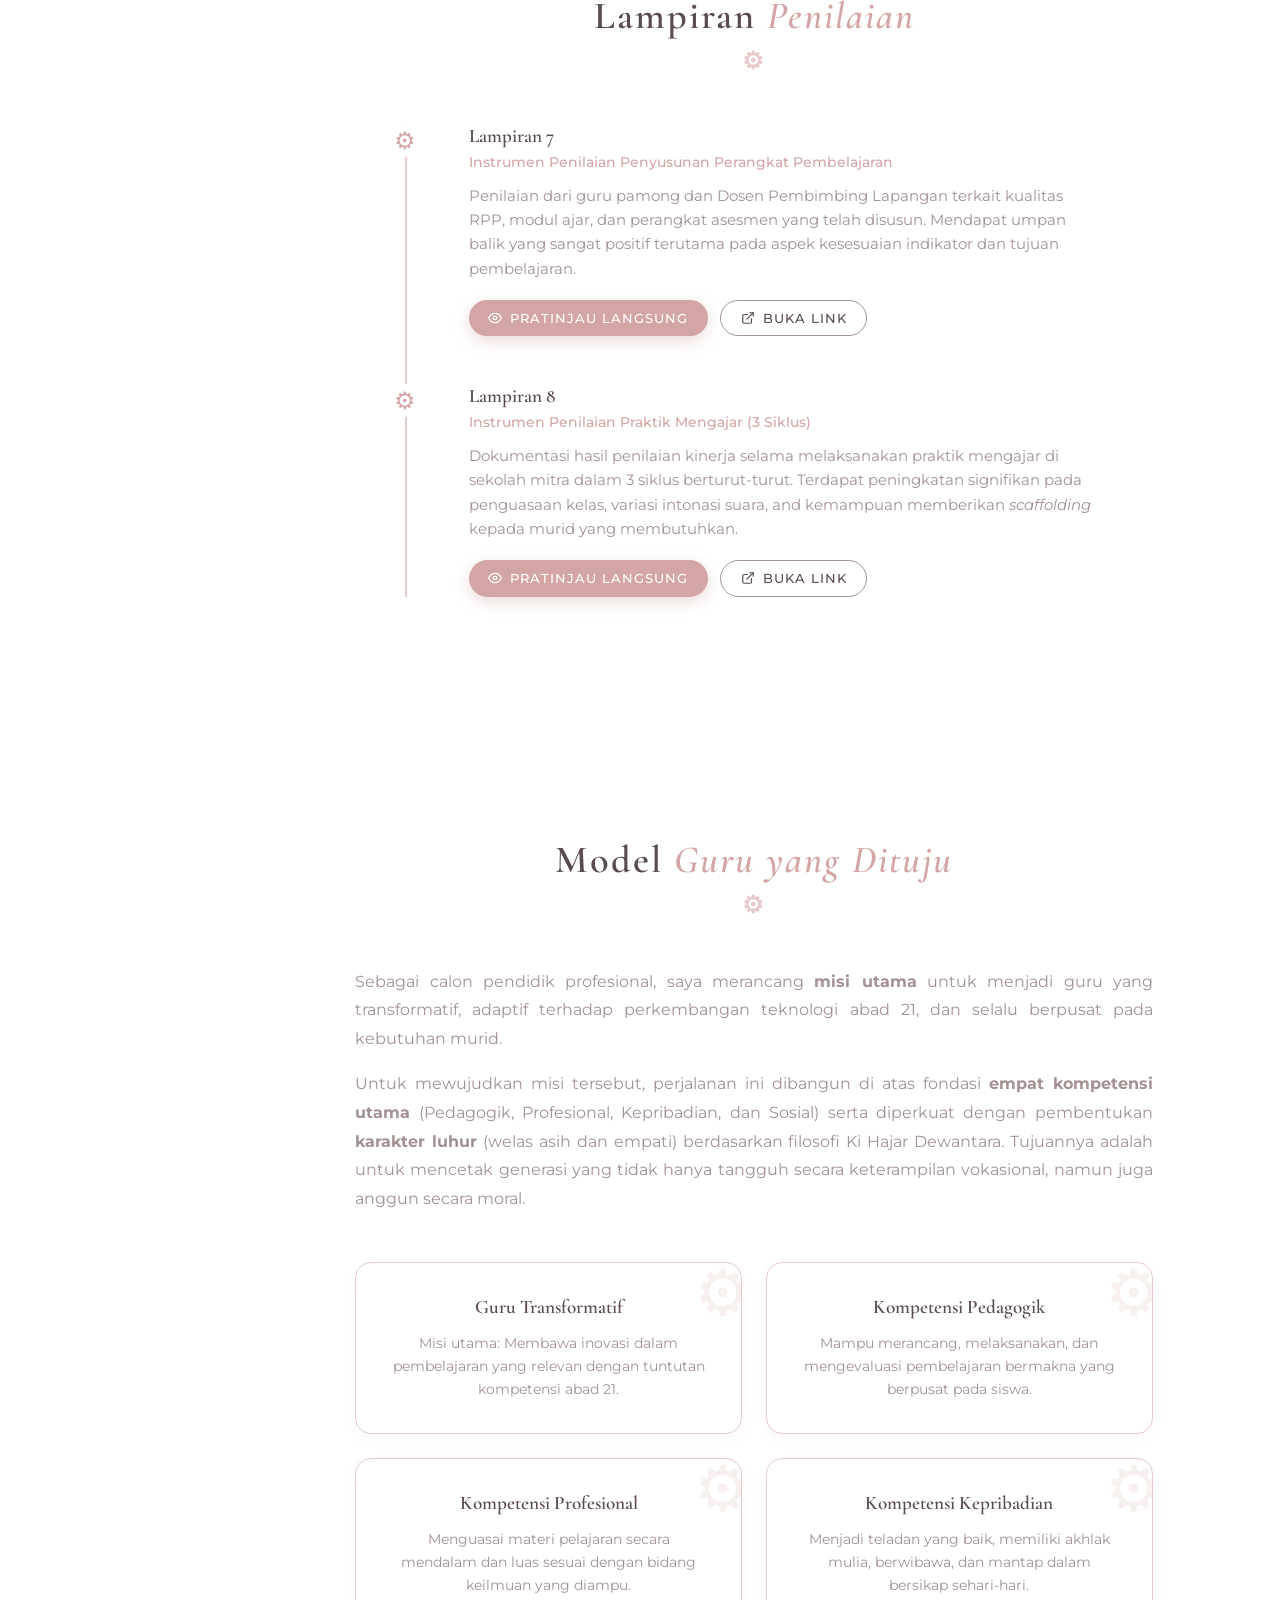
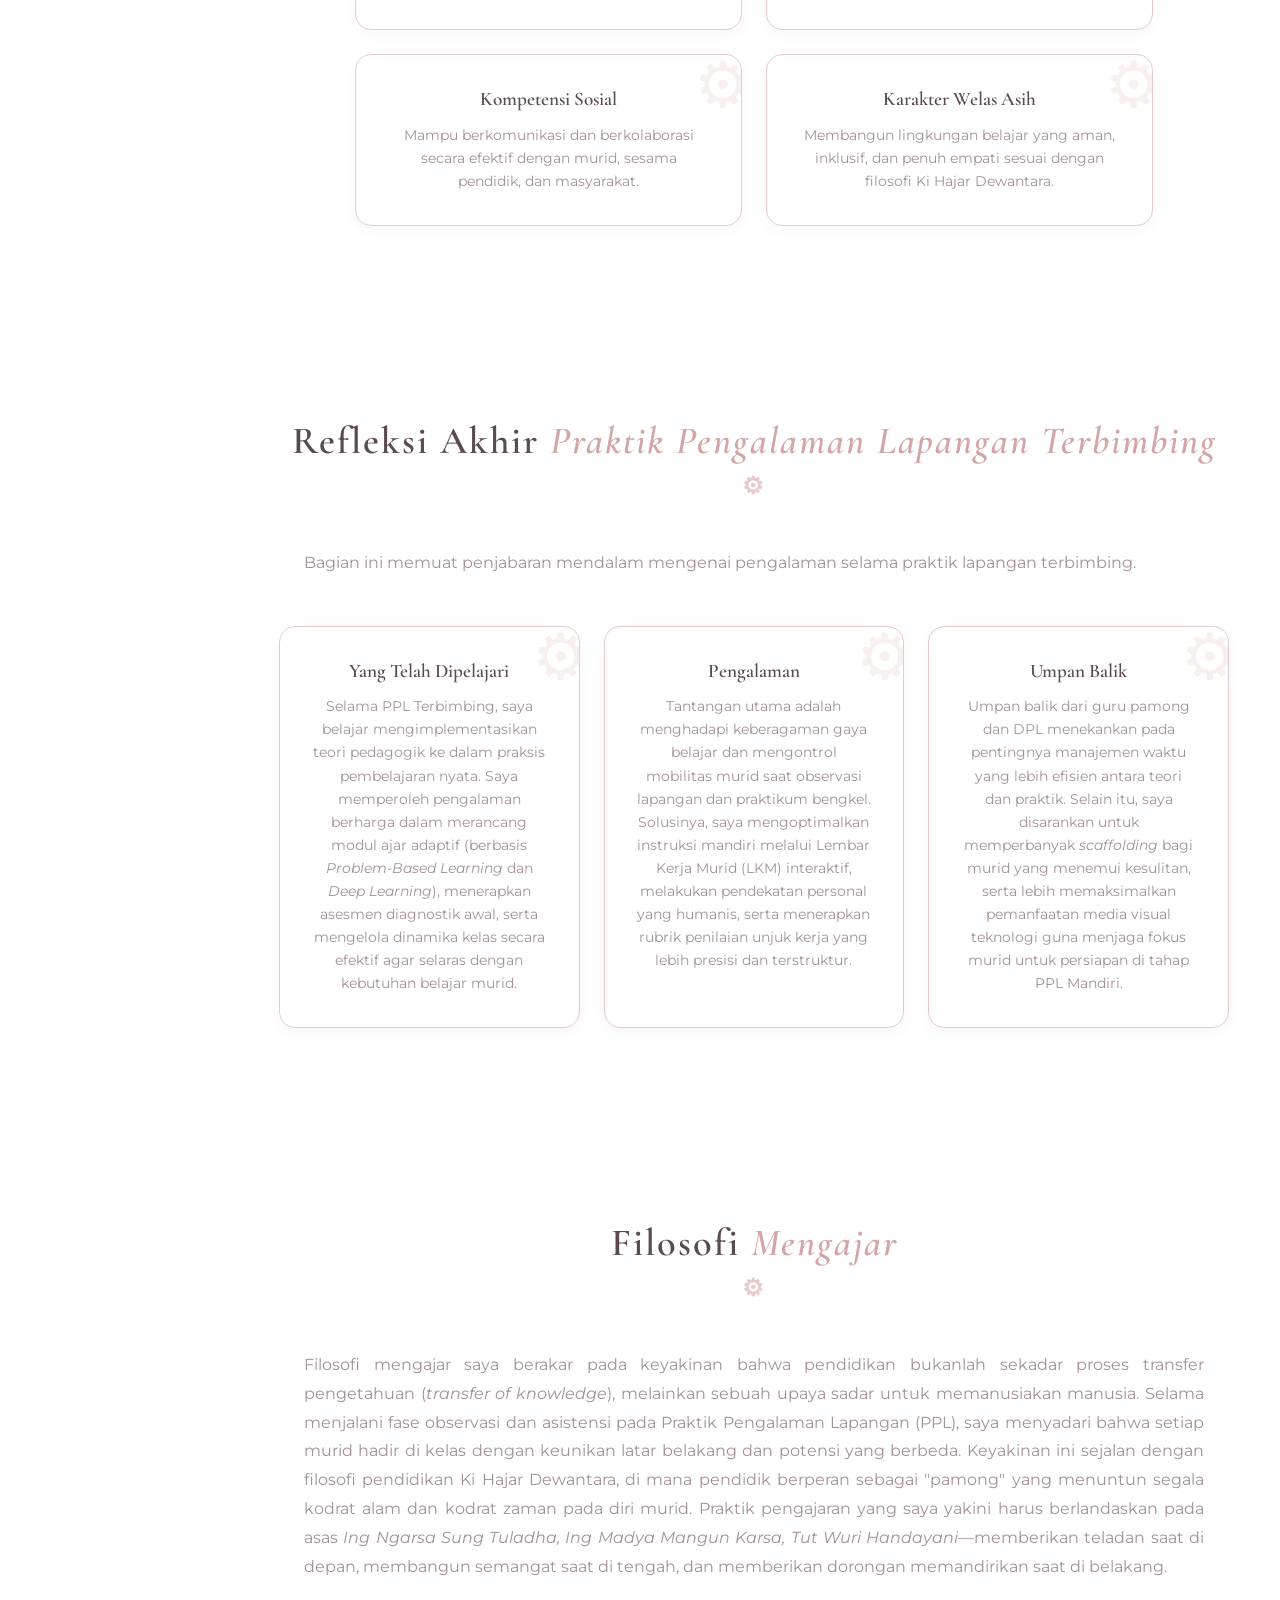
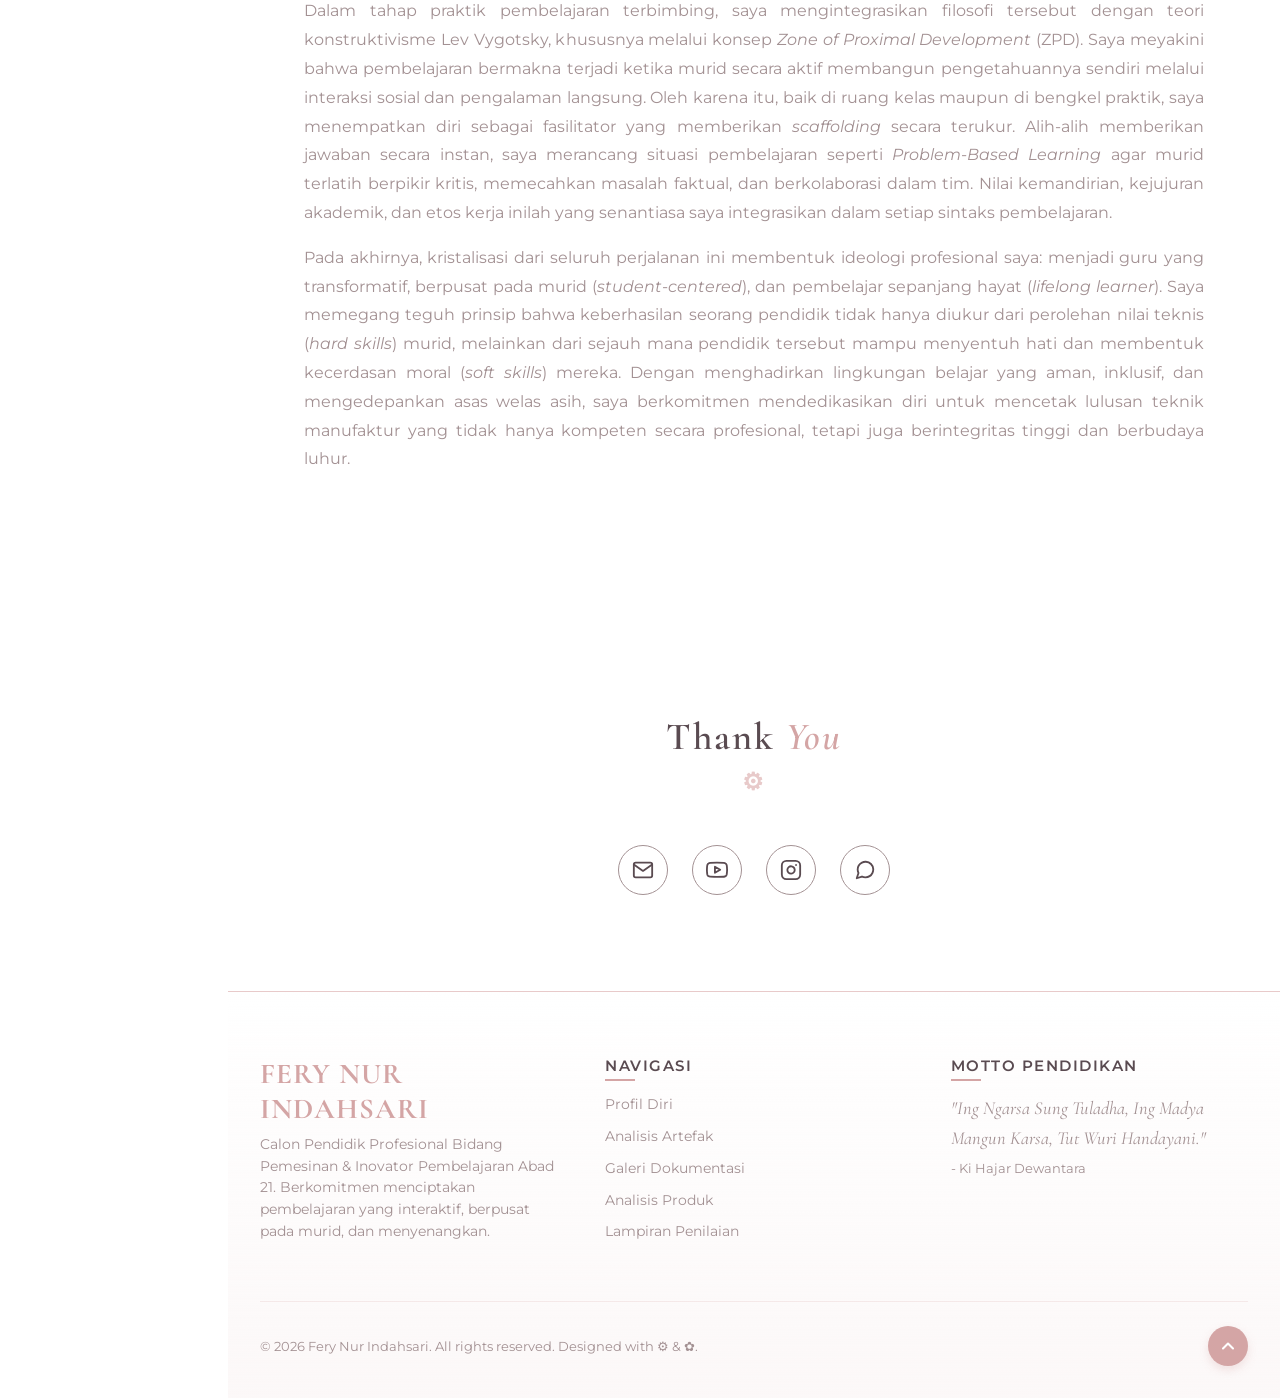
==== commit 34040c83: "Update dashboard, identity article, and semester 2 teaching resources" ====
--- a/index.html
+++ b/index.html
@@ -1,10 +1,10 @@
 <!DOCTYPE html>
-<html lang="en">
+<html lang="id">
 
 <head>
   <meta charset="UTF-8">
   <meta name="viewport" content="width=device-width,initial-scale=1.0">
-  <title>FERY NUR INDAHSARI — UI/UX Designer</title>
+  <title>FERY NUR INDAHSARI — E-Portofolio Digital</title>
   <link
     href="https://fonts.googleapis.com/css2?family=Cormorant+Garamond:ital,wght@0,400;0,600;0,700;1,400&family=Montserrat:wght@300;400;500;600&family=Great+Vibes&display=swap"
     rel="stylesheet">
@@ -2001,34 +2001,43 @@
       to { opacity: 1; transform: translateY(0); }
     }
   </style>
+  <link rel="stylesheet" href="dashboard.css">
+  <script src="dashboard.js" defer></script>
 </head>
 
-<body>
+<body class="dashboard-layout">
 
   <canvas id="bg-canvas"></canvas>
 
-  <nav>
-    <div class="logo-container">
-      <img src="ust-logo.png" alt="UST Logo" class="ust-logo">
-      <span class="logo-uni">Universitas Sarjanawiyata Tamansiswa</span>
-    </div>
-    <div class="menu-toggle" id="menuToggle" onclick="document.querySelector('nav ul').classList.toggle('open');">
-      <span></span><span></span><span></span></div>
-    <ul>
-      <li><a href="#splash-selector" style="color: var(--primary); font-weight: bold;">⬅ Pilih Semester</a></li>
-      <li><a href="#profil">Profil</a></li>
-      <li><a href="#analisis">Analisis Artefak</a></li>
-      <li><a href="#dokumentasi">Dokumentasi</a></li>
-      <li><a href="#analisis-produk">Analisis Produk</a></li>
-      <li><a href="#lampiran">Lampiran</a></li>
-      <li><a href="#model-guru">Model Guru</a></li>
-      <li><a href="#refleksi-akhir">Refleksi Akhir</a></li>
-      <li><a href="#filosofi-mengajar">Filosofi Mengajar</a></li>
-      <li><a href="#contact">Kontak</a></li>
-    </ul>
+  <a class="skip-dashboard" href="#dashboard">Lewati ke dashboard</a>
+  <button class="dashboard-mobile-toggle" type="button" aria-controls="dashboard-sidebar" aria-expanded="false" aria-label="Buka menu navigasi"><svg class="dash-icon" viewBox="0 0 24 24" aria-hidden="true"><path d="M4 6h16M4 12h16M4 18h16"/></svg></button>
+  <button class="dashboard-scrim" type="button" tabindex="-1" aria-label="Tutup menu navigasi"></button>
+  <nav class="dashboard-sidebar" id="dashboard-sidebar" aria-label="Navigasi e-portofolio">
+    <div class="logo-container"><img src="ust-logo.png" alt="UST Logo" class="ust-logo"><span class="logo-uni">Universitas Sarjanawiyata Tamansiswa</span></div>
+    <div class="sidebar-person"><img src="foto-profil-terbaru.jpg" alt="Foto Fery Nur Indahsari"><div><strong>Fery Nur Indahsari</strong><small>PPG Prajabatan · 2025/2026</small></div></div>
+    <p class="sidebar-label">RUANG PORTOFOLIO</p>
+    <ul><li><a href="#dashboard" aria-current="location"><svg class="dash-icon" viewBox="0 0 24 24" aria-hidden="true"><rect x="3" y="3" width="7" height="7" rx="1.5"/><rect x="14" y="3" width="7" height="7" rx="1.5"/><rect x="3" y="14" width="7" height="7" rx="1.5"/><rect x="14" y="14" width="7" height="7" rx="1.5"/></svg><span>Dashboard</span></a></li>
+    <li><a href="#layanan-portofolio"><svg class="dash-icon" viewBox="0 0 24 24" aria-hidden="true"><path d="m12 3 10 5-10 5L2 8Zm-10 10 10 5 10-5M2 18l10 5 10-5"/></svg><span>Layanan E-Portofolio</span></a></li>
+    <li><a href="#splash-selector"><svg class="dash-icon" viewBox="0 0 24 24" aria-hidden="true"><path d="m12 3 10 5-10 5L2 8Zm-10 10 10 5 10-5M2 18l10 5 10-5"/></svg><span>⬅ Pilih Semester</span></a></li>
+<li><a href="#profil"><svg class="dash-icon" viewBox="0 0 24 24" aria-hidden="true"><circle cx="12" cy="8" r="4"/><path d="M4 21v-2a8 8 0 0 1 16 0v2"/></svg><span>Profil</span></a></li>
+<li><a href="#analisis"><svg class="dash-icon" viewBox="0 0 24 24" aria-hidden="true"><path d="M14 2H5v20h14V7Z"/><path d="M14 2v6h5M8 12h8M8 16h6"/></svg><span>Analisis Artefak</span></a></li>
+<li><a href="#dokumentasi"><svg class="dash-icon" viewBox="0 0 24 24" aria-hidden="true"><rect x="3" y="3" width="18" height="18" rx="3"/><circle cx="8" cy="8" r="1.5"/><path d="m3 17 5-5 4 4 4-7 5 8"/></svg><span>Dokumentasi</span></a></li>
+<li><a href="#analisis-produk"><svg class="dash-icon" viewBox="0 0 24 24" aria-hidden="true"><path d="m12 3 10 5-10 5L2 8Zm-10 10 10 5 10-5M2 18l10 5 10-5"/></svg><span>Analisis Produk</span></a></li>
+<li><a href="#lampiran"><svg class="dash-icon" viewBox="0 0 24 24" aria-hidden="true"><path d="M14 2H5v20h14V7Z"/><path d="M14 2v6h5M8 12h8M8 16h6"/></svg><span>Lampiran</span></a></li>
+<li><a href="#model-guru"><svg class="dash-icon" viewBox="0 0 24 24" aria-hidden="true"><circle cx="12" cy="8" r="4"/><path d="M4 21v-2a8 8 0 0 1 16 0v2"/></svg><span>Model Guru</span></a></li>
+<li><a href="#refleksi-akhir"><svg class="dash-icon" viewBox="0 0 24 24" aria-hidden="true"><path d="M20.8 4.6a5.5 5.5 0 0 0-7.8 0L12 5.7l-1.1-1.1a5.5 5.5 0 0 0-7.8 7.8L12 21l8.8-8.6a5.5 5.5 0 0 0 0-7.8Z"/></svg><span>Refleksi Akhir</span></a></li>
+<li><a href="#filosofi-mengajar"><svg class="dash-icon" viewBox="0 0 24 24" aria-hidden="true"><path d="M12 5v16M12 5C8 2 4 3 2 4v15c3-1 7-1 10 2 3-3 7-3 10-2V4c-2-1-6-2-10 1Z"/></svg><span>Filosofi Mengajar</span></a></li>
+<li><a href="#contact"><svg class="dash-icon" viewBox="0 0 24 24" aria-hidden="true"><path d="M21 11a9 9 0 0 1-9 9H3l1.5-4A9 9 0 1 1 21 11Z"/><path d="M8 9h8M8 13h5"/></svg><span>Kontak</span></a></li></ul>
+    <div class="sidebar-bottom"><svg class="dash-icon" viewBox="0 0 24 24" aria-hidden="true"><path d="M12 5v16M12 5C8 2 4 3 2 4v15c3-1 7-1 10 2 3-3 7-3 10-2V4c-2-1-6-2-10 1Z"/></svg><div><span>E-Portofolio Digital</span><small>Mendidik dengan dedikasi & hati</small></div></div>
   </nav>
 
-  <section id="hero">
+  <section id="dashboard" aria-label="Dashboard e-portofolio digital">
+    <header class="dashboard-topbar">
+      <div class="dashboard-heading"><p class="dashboard-eyebrow">E-Portofolio Digital · PPG</p><h2>Dashboard</h2></div>
+      <label class="dashboard-search" for="dashboard-search"><svg class="dash-icon" viewBox="0 0 24 24" aria-hidden="true"><circle cx="10" cy="10" r="6"/><path d="m15 15 5 5"/></svg><input id="dashboard-search" type="search" placeholder="Cari layanan portofolio…" aria-label="Cari layanan portofolio" aria-controls="dashboard-services" autocomplete="off"><button type="button" id="dashboard-search-clear" aria-label="Hapus pencarian" hidden>×</button></label>
+      <span class="dashboard-semester">Semester 1</span>
+    </header>
+      <section id="hero">
     <div class="hero-bg-gears">
       <!-- Simple SVG Gears -->
       <svg class="gear-icon gear-1" viewBox="0 0 100 100">
@@ -2052,6 +2061,43 @@
       <div class="hero-buttons">
         <a href="#profil" class="btn primary">Mulai Eksplorasi</a>
         <a href="#contact" class="btn secondary">Hubungi Saya</a>
+      </div>
+    </div>
+    <div class="dashboard-portrait"><img src="foto-profil-terbaru.jpg" alt="Fery Nur Indahsari"></div>
+  </section>
+    <div class="dashboard-stats" aria-label="Ringkasan portofolio"><a class="dashboard-stat" href="#splash-selector"><svg class="dash-icon" viewBox="0 0 24 24" aria-hidden="true"><path d="M12 5v16M12 5C8 2 4 3 2 4v15c3-1 7-1 10 2 3-3 7-3 10-2V4c-2-1-6-2-10 1Z"/></svg><div><strong>2</strong><span>Semester portofolio</span></div></a><a class="dashboard-stat" href="#layanan-portofolio"><svg class="dash-icon" viewBox="0 0 24 24" aria-hidden="true"><path d="m12 3 10 5-10 5L2 8Zm-10 10 10 5 10-5M2 18l10 5 10-5"/></svg><div><strong>5</strong><span>Layanan e-portofolio</span></div></a><a class="dashboard-stat" href="semester2.html#ppl-mandiri"><svg class="dash-icon" viewBox="0 0 24 24" aria-hidden="true"><path d="m9 3-1 3-3 1 1 3-3 2 2 3 3-1 2 4 3-1 1-3 3-1-1-3 3-2-2-3-3 1-2-4Z"/><circle cx="11" cy="10" r="3"/></svg><div><strong>6</strong><span>Komponen pembelajaran</span></div></a><a class="dashboard-stat" href="semester2.html#analisis"><svg class="dash-icon" viewBox="0 0 24 24" aria-hidden="true"><path d="M14 2H5v20h14V7Z"/><path d="M14 2v6h5M8 12h8M8 16h6"/></svg><div><strong>6</strong><span>LK 2 refleksi semester 2</span></div></a></div>
+    <div class="dashboard-grid">
+      <div class="dashboard-panel" id="layanan-portofolio">
+        <div class="dashboard-panel-head"><h2>Layanan E-Portofolio PPG</h2><small id="dashboard-search-status" role="status" aria-live="polite">Klik untuk masuk</small></div>
+        <div class="dashboard-services" id="dashboard-services"><a class="dashboard-service" href="index.html#analisis"><span class="service-icon"><svg class="dash-icon" viewBox="0 0 24 24" aria-hidden="true"><path d="M14 2H5v20h14V7Z"/><path d="M14 2v6h5M8 12h8M8 16h6"/></svg></span><div class="service-copy"><span class="service-kicker">Semester 1 · UTS PPL I</span><h3>E-Portofolio 1: PPL Terbimbing</h3><p>Perangkat pembelajaran, dokumentasi praktik, analisis produk & lampiran penilaian.</p></div><span class="service-arrow" aria-hidden="true">›</span></a>
+<a class="dashboard-service" href="index.html#refleksi-akhir"><span class="service-icon"><svg class="dash-icon" viewBox="0 0 24 24" aria-hidden="true"><path d="M20.8 4.6a5.5 5.5 0 0 0-7.8 0L12 5.7l-1.1-1.1a5.5 5.5 0 0 0-7.8 7.8L12 21l8.8-8.6a5.5 5.5 0 0 0 0-7.8Z"/></svg></span><div class="service-copy"><span class="service-kicker">Semester 1 · UAS PPL I</span><h3>E-Portofolio 2: Refleksi & Filosofi</h3><p>Refleksi akhir PPL Terbimbing, model guru dan filosofi mengajar.</p></div><span class="service-arrow" aria-hidden="true">›</span></a>
+<a class="dashboard-service" href="semester2.html#ppl-mandiri"><span class="service-icon"><svg class="dash-icon" viewBox="0 0 24 24" aria-hidden="true"><path d="m9 3-1 3-3 1 1 3-3 2 2 3 3-1 2 4 3-1 1-3 3-1-1-3 3-2-2-3-3 1-2-4Z"/><circle cx="11" cy="10" r="3"/></svg></span><div class="service-copy"><span class="service-kicker">Semester 2 · Praktik Mandiri</span><h3>E-Portofolio: 6 Komponen Mandiri</h3><p>RPP, bahan ajar, media, LKM, hasil lembar murid dan asesmen.</p></div><span class="service-arrow" aria-hidden="true">›</span></a>
+<a class="dashboard-service" href="semester2.html#ppl-mandiri"><span class="service-icon"><svg class="dash-icon" viewBox="0 0 24 24" aria-hidden="true"><circle cx="12" cy="8" r="5"/><path d="m8 12-2 10 6-3 6 3-2-10"/></svg></span><div class="service-copy"><span class="service-kicker">Semester 2 · UTS & UAS Mandiri</span><h3>E-Portofolio 2: UTS & UAS PPL II</h3><p>Perangkat praktik mandiri dalam 5 siklus beserta dokumentasi pembelajaran.</p></div><span class="service-arrow" aria-hidden="true">›</span></a>
+<a class="dashboard-service" href="semester2.html#analisis"><span class="service-icon"><svg class="dash-icon" viewBox="0 0 24 24" aria-hidden="true"><path d="M12 5v16M12 5C8 2 4 3 2 4v15c3-1 7-1 10 2 3-3 7-3 10-2V4c-2-1-6-2-10 1Z"/></svg></span><div class="service-copy"><span class="service-kicker">Semester 2 · Seminar PPG</span><h3>Seminar PPG: Refleksi 5 MK</h3><p>Refleksi pengalaman belajar, PPT, LK 2 dan refleksi keseluruhan PPG.</p></div><span class="service-arrow" aria-hidden="true">›</span></a></div>
+        <p class="dashboard-empty" id="dashboard-search-empty" hidden>Layanan belum ditemukan. Coba kata “refleksi”, “mandiri”, atau “seminar”.</p>
+        <div class="dashboard-links" aria-label="Pintasan isi portofolio"><a href="index.html#profil">Profil mahasiswa</a><a href="#lampiran">Lampiran penilaian</a><a href="#filosofi-mengajar">Filosofi mengajar</a><a href="#contact">Kontak</a></div>
+      </div>
+      <div class="dashboard-right">
+        <div class="dashboard-panel">  <div id="splash-selector">
+    <h1 class="splash-title">Pilih Portofolio</h1>
+    <div class="splash-cards">
+      <a href="#analisis" class="splash-card">
+        <div class="splash-icon">📚</div>
+        <h3>Semester 1</h3>
+        <p>Portofolio Praktik Pengalaman Lapangan Terbimbing.</p>
+      </a>
+      <a href="semester2.html" class="splash-card">
+        <div class="splash-icon">🚀</div>
+        <h3>Semester 2</h3>
+        <p>Eksplorasi dan pengembangan kompetensi lanjutan.</p>
+      </a>
+    </div>
+  </div>
+<p class="dashboard-note">Pilih semester untuk menjelajahi materi dan pengalaman belajar.</p></div>
+        <div class="dashboard-panel">
+          <div class="dashboard-panel-head"><h2>Galeri Kegiatan</h2><a href="#dokumentasi">Lihat semua ›</a></div>
+          <div class="dashboard-gallery"><a href="#dokumentasi" aria-label="Lihat dokumentasi Momen Kegiatan Praktik"><img src="foto_kegiatan_1.jpg" alt="Momen Kegiatan Praktik" loading="lazy"><span>Momen Kegiatan Praktik</span></a><a href="#dokumentasi" aria-label="Lihat dokumentasi Praktik & Observasi"><img src="foto_kegiatan_2.jpg" alt="Praktik & Observasi" loading="lazy"><span>Praktik & Observasi</span></a><a href="#dokumentasi" aria-label="Lihat dokumentasi Suasana Diskusi"><img src="foto_kegiatan_3.jpg" alt="Suasana Diskusi" loading="lazy"><span>Suasana Diskusi</span></a><a href="#dokumentasi" aria-label="Lihat dokumentasi Bengkel Las"><img src="foto_kegiatan_4.jpg" alt="Bengkel Las" loading="lazy"><span>Bengkel Las</span></a></div>
+        </div>
       </div>
     </div>
   </section>
@@ -2147,21 +2193,6 @@
     </div>
   </section>
 
-  <div id="splash-selector">
-    <h1 class="splash-title">Pilih Portofolio</h1>
-    <div class="splash-cards">
-      <a href="#analisis" class="splash-card">
-        <div class="splash-icon">📚</div>
-        <h3>Semester 1</h3>
-        <p>Portofolio Praktik Pengalaman Lapangan Terbimbing.</p>
-      </a>
-      <a href="semester2.html" class="splash-card">
-        <div class="splash-icon">🚀</div>
-        <h3>Semester 2</h3>
-        <p>Eksplorasi dan pengembangan kompetensi lanjutan.</p>
-      </a>
-    </div>
-  </div>
 
   <section id="analisis">
     <h2 class="section-title fade-in">Analisis <span class="accent">Artefak Pembelajaran</span></h2>
--- a/dashboard.css
+++ b/dashboard.css
@@ -0,0 +1,174 @@
+/* Dashboard layout. Original palette, canvas wallpaper and content styles are retained. */
+:root { --dashboard-sidebar: 228px; --dashboard-border: rgba(163,145,147,.22); }
+.skip-dashboard { position:fixed; left:250px; top:-60px; z-index:400; padding:12px; background:white; color:var(--text); }
+.skip-dashboard:focus { top:10px; }
+body.dashboard-layout { padding-left:var(--dashboard-sidebar); }
+.dashboard-layout > section:not(#dashboard), .dashboard-layout > footer { position:relative; z-index:1; }
+.dashboard-layout section[id], .dashboard-layout [id="splash-selector"] { scroll-margin-top:24px; }
+.dashboard-layout a:focus-visible, .dashboard-layout button:focus-visible, .dashboard-layout input:focus-visible { outline:3px solid var(--secondary); outline-offset:4px; }
+.dashboard-sidebar { inset:0 auto 0 0; width:var(--dashboard-sidebar); height:100dvh; padding:24px 16px 16px; flex-direction:column; align-items:stretch; justify-content:flex-start; gap:0; border:0; border-right:1px solid var(--dashboard-border); background:rgba(255,251,251,.87); box-shadow:5px 0 30px rgba(163,145,147,.04); }
+.dashboard-sidebar .logo-container { gap:10px; padding:0 6px 22px; border-bottom:1px solid var(--dashboard-border); }
+.dashboard-sidebar .ust-logo { height:39px; }
+.dashboard-sidebar .logo-uni { font-size:10px; letter-spacing:.7px; line-height:1.5; }
+.sidebar-person { display:flex; align-items:center; gap:11px; margin:22px 6px 25px; }
+.sidebar-person img { width:46px; height:46px; border-radius:50%; object-fit:cover; object-position:center 23%; padding:3px; border:1px solid var(--accent); }
+.sidebar-person strong { font-size:12px; display:block; line-height:1.6; }
+.sidebar-person small { display:block; margin-top:3px; font-size:10px; color:var(--secondary); }
+.sidebar-label { padding:0 13px; margin-bottom:10px; font-size:9px; letter-spacing:2px; font-weight:600; color:var(--secondary); }
+.dashboard-sidebar ul { display:flex; flex-direction:column; gap:4px; min-height:0; overflow-y:auto; overscroll-behavior:contain; padding:2px 4px 15px; flex:1; }
+.dashboard-sidebar li { flex-shrink:0; }
+.dashboard-sidebar a { display:flex; align-items:center; gap:11px; padding:11px 12px; border-radius:11px; text-transform:none; letter-spacing:0; font-size:12px; line-height:1.4; font-weight:500; }
+.dashboard-sidebar a:hover, .dashboard-sidebar a[aria-current="location"] { color:var(--text); background:rgba(232,202,202,.32); }
+.dashboard-sidebar a[aria-current="location"] { font-weight:600; box-shadow:inset 3px 0 var(--primary); }
+.dash-icon { width:19px; height:19px; flex-shrink:0; fill:none; stroke:currentColor; stroke-width:1.6; stroke-linecap:round; stroke-linejoin:round; }
+.sidebar-bottom { padding:16px 12px 2px; border-top:1px solid var(--dashboard-border); display:flex; align-items:center; gap:9px; }
+.sidebar-bottom span { display:block; font-size:10px; line-height:1.6; }
+.sidebar-bottom small { font-size:9px; color:var(--secondary); }
+.dashboard-mobile-toggle, .dashboard-scrim { display:none; }
+#dashboard { position:relative; z-index:1; padding:28px clamp(20px,3vw,48px) 42px; max-width:1560px; margin:0 auto; }
+.dashboard-topbar { display:flex; align-items:center; gap:20px; margin-bottom:23px; }
+.dashboard-heading { flex:1; }
+.dashboard-eyebrow { font-size:9px; font-weight:600; letter-spacing:2px; color:var(--secondary); margin-bottom:5px; text-transform:uppercase; }
+.dashboard-heading h2 { font-family:var(--font-display); font-size:29px; font-weight:700; line-height:1; }
+.dashboard-search { display:flex; align-items:center; gap:9px; border:1px solid var(--dashboard-border); border-radius:40px; padding:9px 13px; background:rgba(255,255,255,.8); width:250px; color:var(--secondary); }
+.dashboard-search input { min-width:0; width:100%; border:0; background:transparent; font:11px var(--font-body); color:var(--text); outline:none; }
+.dashboard-search:focus-within { border-color:var(--primary); box-shadow:0 0 0 3px rgba(232,202,202,.2); }
+.dashboard-search button { border:0; background:none; color:var(--text); cursor:pointer; width:20px; height:20px; font-size:18px; }
+.dashboard-search button[hidden] { display:none; }
+.dashboard-semester { padding:9px 13px; border-radius:20px; border:1px solid var(--dashboard-border); font-size:10px; white-space:nowrap; display:flex; gap:7px; align-items:center; }
+.dashboard-semester::before { content:''; width:6px; height:6px; border-radius:50%; background:var(--primary); }
+#dashboard #hero { min-height:0; padding:26px 32px; border:1px solid var(--dashboard-border); border-radius:22px; display:flex; flex-direction:row; justify-content:space-between; align-items:center; gap:20px; text-align:left; overflow:hidden; box-shadow:0 12px 35px rgba(212,165,165,.08); }
+#dashboard #hero .hero-content { background:rgba(255,255,255,.6); border:0; padding:0; border-radius:14px; box-shadow:none; backdrop-filter:none; max-width:75%; }
+#dashboard #hero .hero-content > div:first-child { font-size:9px !important; letter-spacing:1.4px !important; padding:5px 10px !important; margin-bottom:13px !important; }
+#dashboard #hero .hero-name { font-size:clamp(28px,3vw,42px); letter-spacing:.4px; margin-bottom:7px; }
+#dashboard #hero .hero-role { font-size:16px; letter-spacing:.4px; margin-bottom:8px; line-height:1.4; color:var(--text); }
+#dashboard #hero .hero-tagline { font-size:11px; letter-spacing:.3px; margin-bottom:18px; line-height:1.6; }
+#dashboard #hero .hero-buttons { justify-content:flex-start; gap:10px; }
+#dashboard #hero .btn { font-size:9px; padding:10px 16px; letter-spacing:.6px; }
+#dashboard .hero-bg-gears { left:auto; right:0; top:50%; transform:translateY(-50%); width:390px; height:390px; }
+.dashboard-portrait { position:relative; flex-shrink:0; width:146px; height:169px; border:1px solid var(--accent); border-radius:80px 80px 26px 26px; padding:7px; background:rgba(255,255,255,.6); z-index:2; }
+.dashboard-portrait img { height:100%; width:100%; object-fit:cover; object-position:center 22%; border-radius:74px 74px 20px 20px; }
+.dashboard-stats { display:grid; grid-template-columns:repeat(4,minmax(0,1fr)); gap:14px; margin:20px 0 25px; }
+.dashboard-stat { display:flex; align-items:center; gap:12px; padding:17px; border:1px solid var(--dashboard-border); border-radius:15px; background:rgba(255,251,251,.72); color:var(--text); text-decoration:none; transition:transform .2s,border-color .2s; }
+.dashboard-stat:nth-child(2) { background:rgba(232,202,202,.22); }
+.dashboard-stat:nth-child(3) { background:rgba(229,193,182,.17); }
+.dashboard-stat:nth-child(4) { background:rgba(163,145,147,.12); }
+.dashboard-stat:hover { transform:translateY(-3px); border-color:var(--primary); }
+.dashboard-stat .dash-icon { width:24px; height:24px; color:var(--secondary); }
+.dashboard-stat strong { display:block; font-size:23px; font-family:var(--font-display); line-height:1.1; }
+.dashboard-stat span { display:block; font-size:10px; margin-top:5px; line-height:1.5; }
+.dashboard-grid { display:grid; grid-template-columns:minmax(0,1.6fr) minmax(250px,1fr); gap:22px; align-items:start; }
+.dashboard-panel { border:1px solid var(--dashboard-border); border-radius:19px; padding:22px; background:rgba(255,255,255,.76); }
+.dashboard-panel-head { display:flex; justify-content:space-between; align-items:center; gap:10px; padding-bottom:17px; }
+.dashboard-panel-head h2 { font-family:var(--font-display); font-size:23px; line-height:1.15; }
+.dashboard-panel-head small, .dashboard-panel-head a { font-size:9px; color:var(--secondary); text-decoration:none; white-space:nowrap; }
+.dashboard-services { display:flex; flex-direction:column; gap:10px; }
+.dashboard-service { display:flex; align-items:center; gap:13px; border:1px solid var(--dashboard-border); border-radius:13px; padding:14px; text-decoration:none; color:var(--text); background:rgba(255,251,251,.8); transition:transform .2s,border-color .2s,box-shadow .2s; }
+.dashboard-service:hover { transform:translateX(3px); border-color:var(--primary); box-shadow:0 5px 15px rgba(212,165,165,.13); }
+.dashboard-service[hidden] { display:none; }
+.service-icon { width:39px; height:42px; flex-shrink:0; display:grid; place-items:center; border-radius:11px; background:rgba(212,165,165,.2); color:#8c646d; }
+.dashboard-service:nth-child(2) .service-icon { background:rgba(163,145,147,.18); }
+.dashboard-service:nth-child(3) .service-icon { background:rgba(229,193,182,.28); }
+.dashboard-service:nth-child(4) .service-icon { background:rgba(232,202,202,.36); }
+.dashboard-service:nth-child(5) .service-icon { background:rgba(212,165,165,.25); }
+.service-copy { flex:1; min-width:0; }
+.service-kicker { font-size:9px; font-weight:600; letter-spacing:.5px; text-transform:uppercase; color:#8a626b; display:block; margin-bottom:5px; }
+.service-copy h3 { font-size:13px; font-weight:600; line-height:1.5; margin:0 0 4px; }
+.service-copy p { font-size:10px; line-height:1.65; color:#827076; margin:0; }
+.service-arrow { font-family:var(--font-display); font-size:26px; color:var(--secondary); }
+.dashboard-right { display:grid; gap:19px; }
+#dashboard #splash-selector { padding:0; width:auto; background:transparent; z-index:auto; display:block; }
+#dashboard .splash-title { font-size:23px; line-height:1.15; text-align:left; margin-bottom:17px; opacity:1; transform:none; animation:none; }
+#dashboard .splash-cards { display:grid; grid-template-columns:1fr 1fr; gap:10px; padding:0; }
+#dashboard .splash-card { display:block; width:auto; padding:16px 12px; border-radius:13px; opacity:1; transform:none; animation:none; box-shadow:none; text-align:left; background:rgba(232,202,202,.14); }
+#dashboard .splash-card:hover { border-color:var(--primary); transform:translateY(-3px); }
+#dashboard .splash-icon { font-size:23px; margin-bottom:10px; }
+#dashboard .splash-card h3 { font-size:21px; color:var(--text); margin-bottom:6px; }
+#dashboard .splash-card p { font-size:9px; color:#827076; line-height:1.65; }
+.dashboard-gallery { display:grid; grid-template-columns:1fr 1fr; gap:8px; }
+.dashboard-gallery a { position:relative; display:block; overflow:hidden; border-radius:11px; aspect-ratio:1.4; }
+.dashboard-gallery img { width:100%; height:100%; object-fit:cover; transition:transform .25s; }
+.dashboard-gallery a:hover img { transform:scale(1.06); }
+.dashboard-gallery span { position:absolute; bottom:0; left:0; right:0; background:linear-gradient(transparent,rgba(45,33,27,.76)); color:white; font-size:8px; padding:20px 9px 9px; line-height:1.4; }
+.dashboard-note { font-size:9px; line-height:1.8; color:var(--secondary); margin-top:13px; }
+.dashboard-links { display:flex; flex-wrap:wrap; gap:8px; padding-top:15px; margin-top:15px; border-top:1px solid var(--dashboard-border); }
+.dashboard-links a { color:var(--text); text-decoration:none; font-size:9px; border:1px solid var(--dashboard-border); border-radius:20px; padding:7px 10px; }
+.dashboard-links a:hover { background:rgba(232,202,202,.25); }
+.dashboard-empty { font-size:12px; padding:28px 10px; line-height:1.8; color:var(--secondary); text-align:center; }
+.dashboard-empty[hidden] { display:none; }
+.dashboard-layout > section:not(#dashboard) { padding-left:clamp(20px,4vw,64px); padding-right:clamp(20px,4vw,64px); }
+@media(min-width:769px) and (max-width:1150px) {
+  :root { --dashboard-sidebar:194px; }
+  .dashboard-sidebar { padding-left:10px; padding-right:10px; }
+  .dashboard-sidebar .logo-uni { font-size:9px; }
+  #dashboard { padding-left:22px; padding-right:22px; }
+  .dashboard-topbar { flex-wrap:wrap; }
+  .dashboard-search { width:215px; }
+  .dashboard-semester { display:none; }
+  .dashboard-grid { grid-template-columns:minmax(0,1.4fr) minmax(220px,1fr); gap:15px; }
+  .dashboard-panel { padding:16px; }
+  .dashboard-panel-head { align-items:flex-start; }
+  .dashboard-panel-head h2 { font-size:21px; }
+  .dashboard-panel-head small { display:none; }
+  #dashboard #hero { padding:24px; }
+  #dashboard #hero .hero-role { font-size:14px; }
+  .dashboard-portrait { width:115px; height:145px; }
+  .dashboard-stat { padding:14px 10px; gap:9px; }
+}
+@media(max-width:768px) {
+  body.dashboard-layout { padding-left:0; }
+  .dashboard-layout section[id] { scroll-margin-top:72px; }
+  .dashboard-topbar { position:relative; flex-wrap:wrap; gap:15px; padding-left:44px; }
+  .dashboard-heading h2 { font-size:27px; }
+  .dashboard-semester { padding:8px 10px; font-size:9px; }
+  .dashboard-search { width:100%; order:3; margin-left:-44px; flex-basis:calc(100% + 44px); }
+  .dashboard-mobile-toggle { position:fixed; top:20px; left:17px; z-index:120; width:38px; height:38px; display:grid; place-items:center; border-radius:11px; border:1px solid var(--dashboard-border); background:rgba(255,251,251,.96); color:var(--text); cursor:pointer; box-shadow:0 3px 12px rgba(163,145,147,.08); }
+  .dashboard-sidebar { width:248px; left:0; transform:translateX(-100%); visibility:hidden; transition:transform .25s,visibility .25s; padding-top:74px; }
+  .dashboard-sidebar.is-open { transform:translateX(0); visibility:visible; }
+  .dashboard-sidebar ul { position:static; height:auto; width:auto; right:auto; background:transparent; box-shadow:none; justify-content:flex-start; align-items:stretch; }
+  .dashboard-scrim.is-open { display:block; position:fixed; inset:0; z-index:99; border:0; background:rgba(90,75,81,.28); backdrop-filter:blur(2px); }
+  #dashboard { padding:25px 18px 30px; }
+  #dashboard #hero { padding:24px; gap:12px; }
+  #dashboard #hero .hero-name { font-size:30px; }
+  #dashboard #hero .hero-content { max-width:calc(100% - 110px); }
+  #dashboard #hero .hero-role { font-size:14px; }
+  .dashboard-portrait { width:98px; height:129px; padding:5px; }
+  .dashboard-stats { grid-template-columns:repeat(2,minmax(0,1fr)); gap:10px; margin:15px 0 20px; }
+  .dashboard-stat { padding:15px; }
+  .dashboard-grid { grid-template-columns:1fr; gap:16px; }
+  .dashboard-panel { padding:20px; }
+  .dashboard-right { grid-template-columns:1fr 1fr; gap:15px; }
+  #dashboard .splash-cards { grid-template-columns:1fr; }
+  .dashboard-panel-head small { font-size:8px; }
+  .skip-dashboard { left:66px; }
+}
+@media(max-width:480px) {
+  .dashboard-topbar { gap:12px; }
+  .dashboard-eyebrow { font-size:8px; letter-spacing:1.2px; }
+  .dashboard-semester { font-size:8px; padding:7px 9px; }
+  #dashboard #hero { padding:24px 20px; align-items:flex-start; }
+  #dashboard #hero .hero-content { max-width:100%; padding-right:0; }
+  #dashboard #hero .hero-content > div:first-child { margin-bottom:18px !important; }
+  #dashboard #hero .hero-name { font-size:29px; padding-right:58px; }
+  #dashboard #hero .hero-role { font-size:14px; padding-right:10px; }
+  #dashboard #hero .hero-tagline { font-size:10px; max-width:190px; }
+  #dashboard #hero .hero-buttons { flex-wrap:wrap; gap:8px; }
+  #dashboard #hero .btn { font-size:8px; padding:10px 12px; }
+  .dashboard-portrait { position:absolute; top:22px; right:17px; width:61px; height:77px; }
+  .dashboard-stat { padding:14px 11px; gap:10px; }
+  .dashboard-stat .dash-icon { width:20px; height:20px; }
+  .dashboard-stat span { font-size:9px; }
+  .dashboard-right { grid-template-columns:1fr; }
+  #dashboard .splash-cards { grid-template-columns:1fr 1fr; }
+  .dashboard-panel-head h2 { font-size:22px; }
+  .dashboard-panel-head small { display:none; }
+  .dashboard-service { padding:13px 10px; gap:10px; }
+  .service-icon { width:32px; height:36px; }
+  .service-copy h3 { font-size:11px; }
+  .service-copy p { font-size:9px; }
+}
+@media(prefers-reduced-motion:reduce) {
+  .dashboard-layout { scroll-behavior:auto; }
+  .dashboard-layout .gear-icon { animation:none; }
+  .dashboard-layout .dashboard-service, .dashboard-layout .dashboard-stat, .dashboard-layout .dashboard-sidebar { transition:none; }
+}
